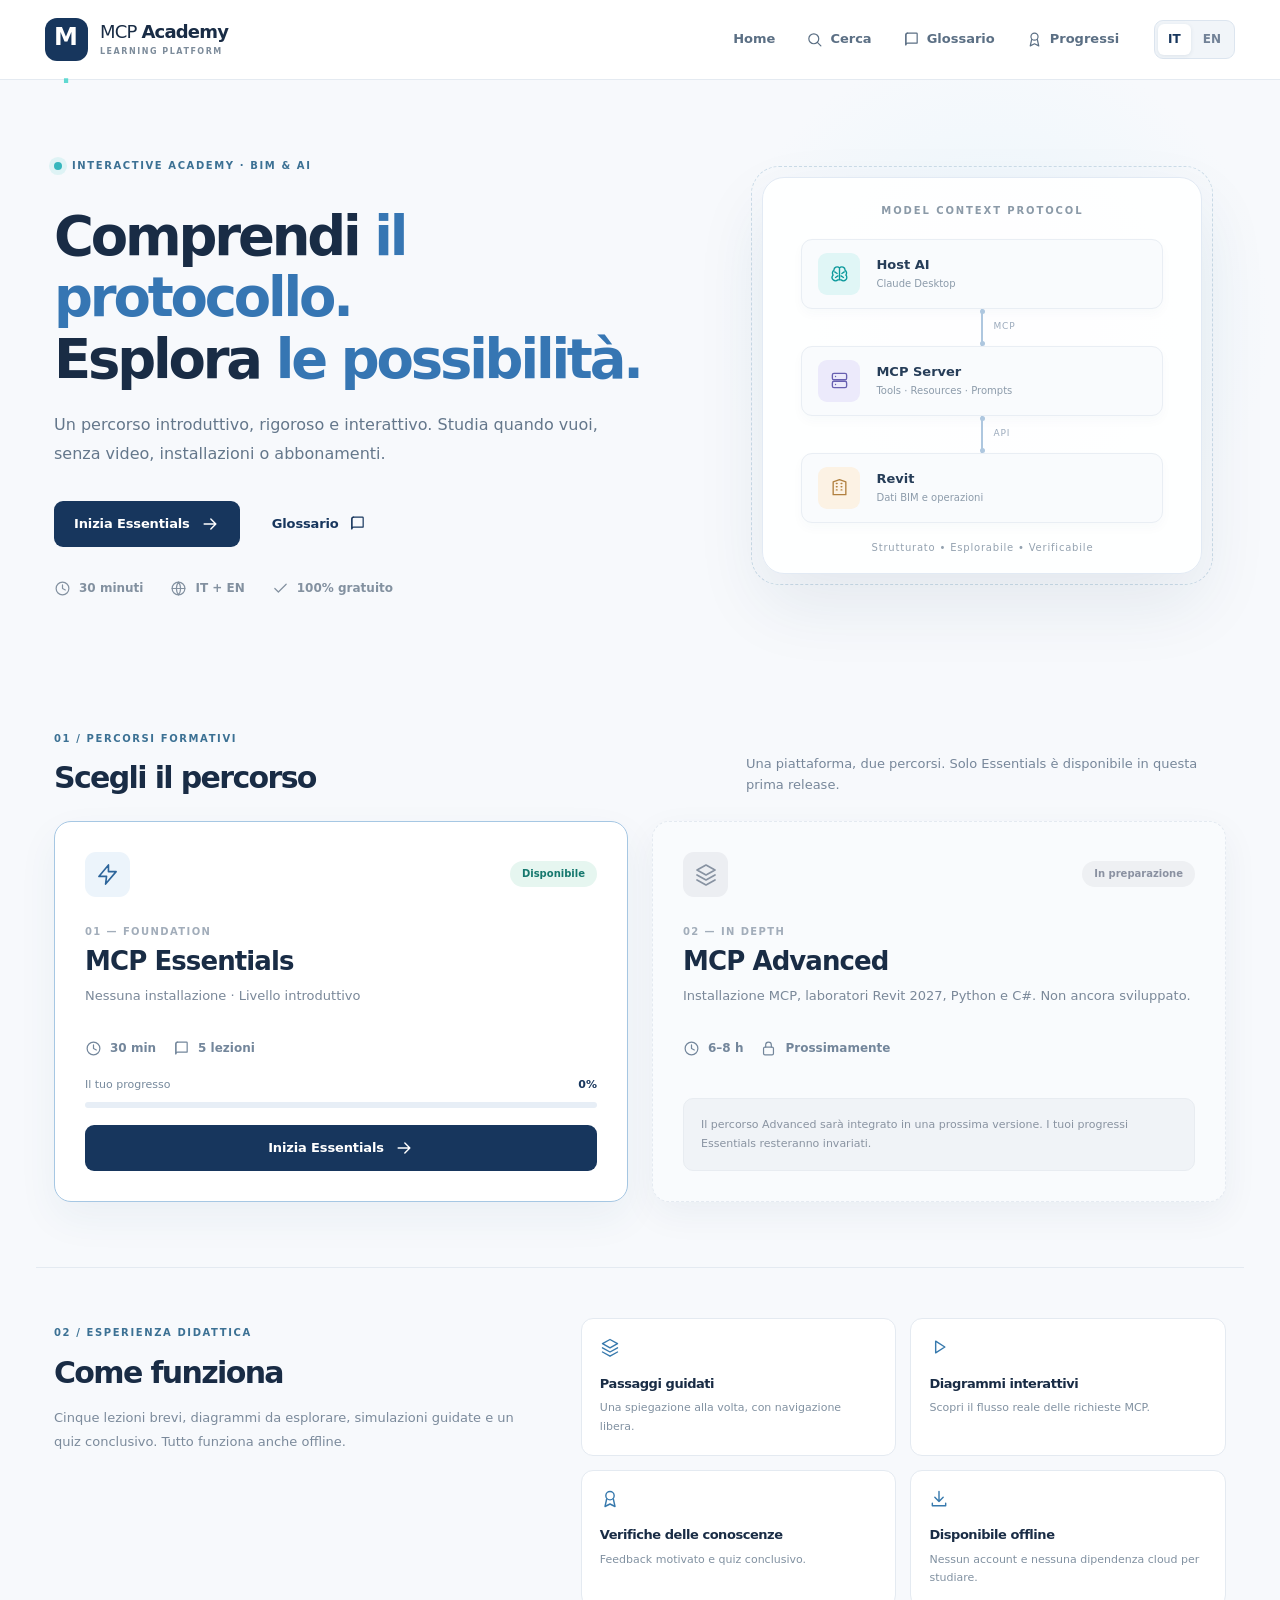
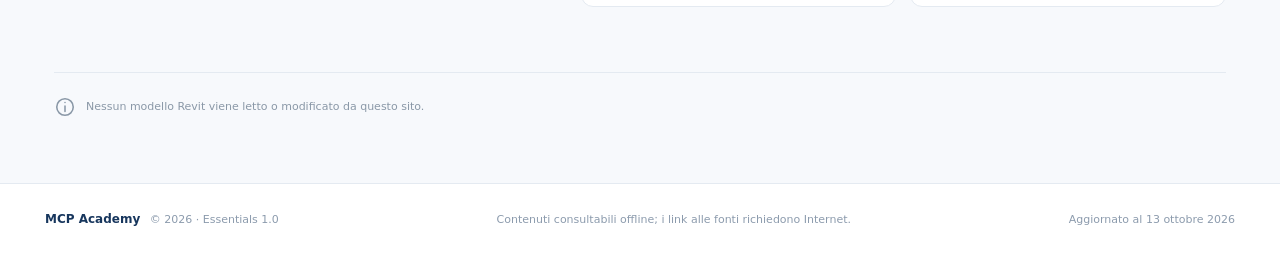
==== index.html @ 513acf63 "Publish MCP Academy Essentials bilingual course" ====
<!doctype html>
<html lang="it">
<head>
<meta charset="utf-8" />
<meta name="viewport" content="width=device-width,initial-scale=1" />
<meta name="color-scheme" content="light" />
<meta name="theme-color" content="#17365d" />
<meta name="description" content="MCP Academy Essentials: un corso bilingue, gratuito e interattivo sul Model Context Protocol e le sue applicazioni ad Autodesk Revit. / A free bilingual interactive MCP course." />
<title>MCP Academy — Essentials</title>
<style>
:root{--bg:#f7f9fc;--white:#fff;--ink:#192c45;--muted:#697a8d;--line:#e4eaf1;--navy:#17365d;--blue:#285d9b;--blue2:#3d83cc;--cyan:#36b6bd;--aqua:#e8f9fa;--soft:#eef3f9;--teal:#087c73;--purple:#7066b2;--amber:#c99243;--success:#14756c;--danger:#a84244;--shadow:0 12px 36px rgba(22,51,86,.055);--radius:16px;font-family:Inter,'Segoe UI',system-ui,-apple-system,sans-serif;color:var(--ink);background:var(--bg);font-synthesis:none}
*{box-sizing:border-box}html{scroll-behavior:smooth}body{margin:0;min-width:320px;line-height:1.6}button,input{font:inherit}button{cursor:pointer}button:disabled{cursor:not-allowed;opacity:.46}a{color:var(--blue);text-underline-offset:3px}a:hover{color:#134476}button:focus-visible,a:focus-visible,input:focus-visible,summary:focus-visible{outline:3px solid #58abc7;outline-offset:3px}svg{flex-shrink:0}p{margin:0}h1,h2,h3,h4{letter-spacing:-.035em;line-height:1.18}h1,h2,h3,h4,ul{margin-top:0}.topbar{height:80px;background:rgba(255,255,255,.97);border-bottom:1px solid var(--line);position:sticky;top:0;z-index:30;backdrop-filter:blur(20px)}.top-inner{max-width:1432px;padding:0 45px;margin:auto;height:100%;display:flex;justify-content:space-between;align-items:center}.brand{display:flex;gap:12px;align-items:center;background:none;border:0;padding:0;color:var(--ink);text-align:left}.brand-mark{width:43px;height:43px;background:var(--navy);color:white;display:grid;place-items:center;border-radius:12px;font-size:24px;font-weight:800;letter-spacing:-.13em;padding-right:4px}.brand-mark span{color:#60d9d1}.brand-text{font-size:18px;line-height:1.05;font-weight:500;letter-spacing:-.045em}.brand-text strong{font-weight:800}.brand-text small{display:block;font-size:8px;letter-spacing:.19em;color:#7d8c9b;font-weight:750;margin-top:6px}.top-right{display:flex;gap:15px;align-items:center}.nav-min{display:flex;align-items:center;gap:7px;background:transparent;border:0;padding:10px 8px;font-size:13px;font-weight:650;color:#5b6f84;border-radius:7px}.nav-min:hover,.nav-min:focus-visible{background:#f3f7fb;color:var(--navy)}.lang-switch{display:flex;border:1px solid #dce5ef;background:#f1f5f9;padding:3px;border-radius:9px;gap:2px;margin-left:12px}.lang-switch button{padding:6px 10px;border:0;border-radius:6px;background:transparent;color:#728297;font-weight:750;font-size:12px}.lang-switch .on{background:var(--white);color:var(--navy);box-shadow:0 1px 4px #14375b17}.mobile-menu{display:none;border:0;background:transparent;color:var(--navy)}.footer{border-top:1px solid var(--line);background:#fff}.footer-inner{max-width:1432px;margin:auto;padding:26px 45px;display:flex;align-items:center;justify-content:space-between;gap:15px;font-size:11px;color:#8c9bad}.footer-inner strong{color:var(--navy);font-size:12px}.footer-inner span{margin-left:6px}.home-main{max-width:1370px;margin:auto;padding:0 36px}.hero{min-height:520px;padding:72px 18px 75px;display:grid;grid-template-columns:1.12fr .88fr;gap:65px;align-items:center;position:relative}.hero:before{content:'';position:absolute;z-index:-1;top:0;right:-8vw;width:55vw;height:480px;background:radial-gradient(circle at center,#eaf6fc,#f7f9fc 65%);pointer-events:none}.eyebrow,.section-label{font-size:10px;font-weight:800;letter-spacing:.16em;color:#3c7194;display:inline-flex;align-items:center;gap:10px;text-transform:uppercase}.dot{display:inline-block;width:8px;height:8px;border-radius:50%;background:var(--cyan);box-shadow:0 0 0 5px #39c6c021}.hero h1{font-size:clamp(40px,4.25vw,61px);margin:28px 0 20px;font-weight:790;line-height:1.13;letter-spacing:-.058em}.hero h1 em{font-style:normal;color:#3676b3}.hero-content>p{font-size:16px;line-height:1.83;max-width:560px;color:#64778b}.hero-actions{display:flex;align-items:center;gap:12px;flex-wrap:wrap;margin:32px 0}.btn{border-radius:9px;padding:12px 19px;min-height:44px;border:1px solid transparent;display:inline-flex;align-items:center;justify-content:center;gap:10px;font-size:13px;font-weight:750;transition:background .15s,transform .15s;letter-spacing:-.01em}.btn:not(:disabled):active{transform:translateY(1px)}.btn-primary{background:var(--navy);color:#fff}.btn-primary:hover:not(:disabled){background:#285780}.btn-ghost{background:transparent;color:var(--navy)}.btn-ghost:hover{background:#eaf1f8}.btn-outline{border-color:#d4dfeb;background:#fff;color:var(--navy)}.btn-outline:hover:not(:disabled){border-color:#95acc4;background:#f7fafd}.btn-soft{background:#e6f5f1;color:#106c65}.btn-soft:hover{background:#d0ede7}.btn-danger{color:var(--danger);border:1px solid #f1d3d4;background:white}.btn-small{min-height:36px;padding:7px 11px;font-size:12px}.hero-metrics{display:flex;gap:27px;align-items:center;color:#8391a0;font-size:12px;font-weight:650;flex-wrap:wrap}.hero-metrics span{display:flex;gap:8px;align-items:center}.hero-visual{display:flex;align-items:center;justify-content:center;min-width:0}.connection-frame{width:min(100%,440px);border:1px solid #e2eaf4;box-shadow:0 30px 70px #193b5c16;background:rgba(255,255,255,.94);border-radius:22px;padding:25px 38px 17px;position:relative}.connection-frame:after{position:absolute;content:'';inset:-12px;z-index:-1;border:1px dashed #cbdce8;border-radius:28px}.diagram-heading{text-align:center;font-size:10px;font-weight:850;letter-spacing:.19em;color:#8b9aa8;margin:0 0 20px}.demo-chip{background:#f9fbfd;display:flex;align-items:center;gap:16px;padding:13px 16px;border:1px solid #e9eef4;border-radius:11px;box-shadow:0 5px 12px #193b5c07}.chip-ico{height:42px;width:42px;display:grid;place-items:center;border-radius:9px}.chip-ico.cyan{background:#e0f6f6;color:#0a989b}.chip-ico.purple{background:#eceafb;color:#6860b1}.chip-ico.amber{background:#fcf2e4;color:#b1803f}.demo-chip strong{display:block;font-size:13px;color:#263d58}.demo-chip small{display:block;font-size:10px;color:#8c9baa}.connector-line{height:37px;width:2px;background:#aec7df;margin:auto;position:relative}.connector-line:before,.connector-line:after{position:absolute;content:'';height:5px;width:5px;background:#aec7df;border-radius:50%;left:-1.5px}.connector-line:before{top:0}.connector-line:after{bottom:0}.connector-line span{position:absolute;left:12px;top:10px;font-size:9px;letter-spacing:.1em;color:#9baabc}.diagram-footer{text-align:center;margin-top:17px;font-size:10px;color:#94a2b0;letter-spacing:.08em}.section{padding:50px 18px 65px}.section-head{display:flex;align-items:flex-end;justify-content:space-between;gap:30px;margin-bottom:25px}.section h2{font-size:30px;letter-spacing:-.055em;margin:11px 0 0}.section-head p{color:#77879a;max-width:480px;font-size:13px}.track-grid{display:grid;grid-template-columns:1fr 1fr;gap:24px}.track-card{background:#fff;border-radius:17px;border:1px solid var(--line);padding:30px;box-shadow:var(--shadow);min-height:342px;display:flex;flex-direction:column}.track-card.selected{border-color:#a6c7e3;box-shadow:0 16px 40px #1a507a0f}.track-card.disabled{background:#f9fbfd;border-style:dashed}.track-top{display:flex;justify-content:space-between;align-items:center}.track-symbol{width:45px;height:45px;background:#ecf4fb;color:#2d659b;border-radius:11px;display:grid;place-items:center}.disabled .track-symbol{background:#eceef2;color:#8893a2}.status{font-size:10px;font-weight:750;border-radius:999px;padding:5px 12px}.available{color:#16786e;background:#e6f6f0}.soon{color:#8a91a1;background:#eef0f3}.track-heading{margin-top:20px}.track-heading span{font-size:10px;letter-spacing:.14em;color:#a2adba;font-weight:800}.track-heading h3{font-size:26px;margin:4px 0 9px}.track-card>p{color:#7a8899;font-size:13px;min-height:35px}.track-spec{display:flex;gap:17px;margin:18px 0;color:#73869b;font-size:12px;font-weight:650}.track-spec span{display:flex;align-items:center;gap:8px}.track-progress{margin-top:auto;padding-bottom:17px}.track-progress>div:first-child{display:flex;justify-content:space-between;font-size:11px;color:#76899c}.track-progress b{color:var(--navy)}.meter{height:6px;background:#e7eef6;border-radius:10px;margin-top:8px;overflow:hidden}.meter span{display:block;height:100%;background:linear-gradient(90deg,#55bfc0,#347fbb);border-radius:10px;transition:width .22s}.track-btn{width:100%}.advanced-notice{margin-top:auto;padding:17px;background:#f0f3f7;border:1px solid #e8ecf1;border-radius:10px;font-size:11px;color:#8993a1;line-height:1.7}.about-grid{border-top:1px solid var(--line);display:grid;grid-template-columns:.85fr 1.15fr;gap:50px}.about-grid>div:first-child p{font-size:13px;line-height:1.8;color:#7b8a9b;margin-top:16px}.feature-grid{display:grid;grid-template-columns:1fr 1fr;gap:14px}.feature{background:#fff;border:1px solid var(--line);padding:18px;border-radius:12px}.feature>svg{color:#3779ad}.feature h4{font-size:13px;margin:11px 0 8px}.feature p{color:#8191a1;font-size:11px;line-height:1.7}.note-section{padding-top:0}.note-section>div{border-top:1px solid var(--line);padding-top:23px;display:flex;gap:10px;color:#8a98a7;font-size:11px;align-items:center}
/* course reader */
.reader-layout{max-width:1432px;min-height:calc(100vh - 145px);display:grid;grid-template-columns:300px minmax(0,1fr);margin:auto}.sidebar{background:#fff;border-right:1px solid var(--line);padding:35px 20px 45px 28px;min-height:750px}.side-head{padding:1px 9px 22px}.side-tag{font-size:10px;letter-spacing:.13em;font-weight:800;color:#5387ad}.side-head h2{font-size:27px;margin:6px 0 3px}.side-head p{font-size:12px;color:#9aa9b6}.side-progress{background:#f5f8fb;padding:17px;border-radius:12px;margin-bottom:25px}.side-progress>div:first-child{display:flex;justify-content:space-between;align-items:center;font-size:11px;color:#8496a6}.side-progress strong{color:#315a80}.lesson-list{display:grid;gap:5px}.lesson-link{background:transparent;width:100%;border:1px solid transparent;border-radius:10px;padding:12px 10px;display:flex;align-items:flex-start;text-align:left;gap:11px;color:#536981}.lesson-link:hover{background:#f4f8fc}.lesson-link.active{border-color:#d3e4f2;background:#eef6fd;color:#184f82}.lesson-number{border:1px solid #dbe6ed;background:#fff;border-radius:7px;min-width:32px;height:32px;display:grid;place-items:center;color:#7190aa;font-size:11px;font-weight:750}.lesson-link.active .lesson-number{background:#1f5c97;color:#fff;border-color:#1f5c97}.lesson-link-text strong{display:block;font-size:12px;margin:1px 0 5px;line-height:1.45}.lesson-link-text small{font-size:10px;color:#9aa8b5}.side-footer{border-top:1px solid var(--line);margin-top:30px;padding:22px 7px;display:grid;gap:13px}.side-bottom{background:transparent;border:0;color:var(--navy);display:flex;align-items:center;gap:9px;text-align:left;font-weight:700;font-size:12px}.side-footer>span{font-size:10px;color:#a2acb8}.reading{padding:42px clamp(28px,6vw,110px) 60px;max-width:1050px;width:100%;margin:0 auto}.reader-crumb{font-size:10px;text-transform:uppercase;letter-spacing:.11em;font-weight:780;color:#8b9dad;display:flex;gap:11px;flex-wrap:wrap;align-items:center}.reader-crumb strong{color:#3c7194}.crumb-sep{color:#bfceda}.lesson-cover{padding-top:33px}.lesson-meta{display:flex;align-items:center;gap:20px;color:#6c8cac;font-size:11px;font-weight:750;letter-spacing:.06em}.lesson-meta>span:nth-child(2){display:flex;gap:5px;align-items:center}.lesson-cover h1{font-size:clamp(34px,3vw,45px);margin:14px 0 13px;line-height:1.17}.lesson-cover>p{font-size:15px;color:#7b8d9e}.learning-goals{margin-top:23px;border:1px solid #e0e8f0;border-radius:11px;background:#fff;padding:12px 18px;color:#405973}.learning-goals summary{font-size:12px;font-weight:770;cursor:pointer;display:flex;align-items:center;gap:9px;list-style:none}.learning-goals summary::-webkit-details-marker{display:none}.learning-goals ul{margin:15px 0 0 20px;padding:0;color:#698094;font-size:12px}.learning-goals li{margin:6px 0}.stepbar{border-top:1px solid var(--line);border-bottom:1px solid var(--line);margin-top:31px;padding:23px 0;display:flex;align-items:center;justify-content:space-between;gap:14px}.step-status{display:grid;gap:3px}.step-status span{font-size:10px;color:#95a4b2;text-transform:uppercase;letter-spacing:.12em;font-weight:780}.step-status strong{font-size:13px}.step-dots{display:flex;gap:7px}.step-pill{width:34px;height:34px;border-radius:8px;border:1px solid #dce5ee;background:white;color:#8a9cae;font-size:12px;font-weight:750}.step-pill:hover{background:#eaf2fa}.step-pill.current{background:var(--navy);border-color:var(--navy);color:#fff}.lesson-article{padding:43px 0 45px;min-height:420px}.step-kicker{font-size:10px;letter-spacing:.16em;color:#4790ad;font-weight:830}.lesson-article h2{margin:10px 0 26px;font-size:29px}.prose{max-width:755px}.prose>p{font-size:15px;color:#52677e;line-height:1.92;margin:0 0 21px}.prose strong{color:#213c57;font-weight:780}.prose code{font:12px/1.4 ui-monospace,SFMono-Regular,Consolas,monospace;color:#315d83;background:#ebf3fa;padding:2px 5px;border-radius:4px;word-break:break-word}.prose-list{padding-left:22px;line-height:1.83;color:#536980;font-size:14px;margin:5px 0 25px}.prose-list li{padding-left:4px;margin:9px 0}.prose-list li::marker{color:#4185bb}.callout{display:flex;gap:14px;border:1px solid #d6e8ef;background:#f0f9fa;border-radius:12px;padding:18px;margin:23px 0}.callout>div:first-child{color:#27828d;padding-top:2px}.callout strong{font-size:12px;color:#226773}.callout p{margin:5px 0 0;font-size:12px;color:#587b87;line-height:1.8}.callout.warn{background:#fff9ef;border-color:#f1dfbb}.callout.warn>div:first-child{color:#aa7736}.callout.warn strong{color:#875e30}.callout.warn p{color:#907a56}.sources-inline{margin:27px 0 8px;padding-top:14px;border-top:1px solid #e8edf3;font-size:11px;line-height:2;color:#8295a8}.sources-inline span{display:inline-flex;align-items:center;gap:6px;margin-right:7px}.sources-inline a{color:#386f9c}.lesson-bottom{border-top:1px solid var(--line);padding-top:19px}.lesson-bottom-head{display:flex;align-items:center;justify-content:space-between;margin-bottom:18px}.completion{font-size:11px;display:flex;align-items:center;gap:6px;color:#94a3b1}.completion.done{color:#1a8273;font-weight:750}.link-btn{background:none;border:0;font-size:11px;color:#7d94a9;display:flex;align-items:center;gap:7px}.lesson-controls{display:flex;gap:8px;justify-content:space-between}.right-controls{display:flex;flex-wrap:wrap;justify-content:flex-end;gap:9px}.finish-note{font-size:12px;color:#ab7337;margin-top:11px}.reader-outro{font-size:11px;color:#a0b0c1;padding-top:32px;display:flex;justify-content:space-between}.reader-outro button{border:none;background:none;color:#6288a8;font-size:11px}.checkpoint{border:1px solid #dce7f0;border-radius:12px;padding:22px;margin:28px 0;background:white}.widget-label{color:#5390ae;font-size:10px;letter-spacing:.15em;font-weight:850}.checkpoint h3{font-size:17px;line-height:1.4;margin:11px 0 16px}.choices{display:grid;gap:9px}.choice{display:flex;align-items:center;text-align:left;gap:12px;border:1px solid #dde7f0;border-radius:8px;background:#fff;padding:12px;color:#576d82;font-size:12px}.choice:hover:not(:disabled){border-color:#94bbd6;background:#f6fbff}.choice.correct{border-color:#65b6a7;background:#edfaf7;color:#126d63}.choice.wrong{border-color:#eab4b4;background:#fff6f6;color:#a1484a}.choice-letter{border:1px solid #d9e5ee;border-radius:5px;height:25px;width:25px;display:grid;place-items:center;background:white;font-size:10px;font-weight:800}.explain{border-radius:8px;padding:12px;margin-top:12px;font-size:11px;display:flex;align-items:flex-start;gap:7px}.explain.yes{background:#eefaf5;color:#16756c}.explain.no{background:#fff7f4;color:#965a40}
/* educational widgets */
.widget{border:1px solid #dbe7f0;border-radius:15px;background:#fff;overflow:hidden;margin:28px 0;box-shadow:0 8px 25px #203e5708}.widget-head{display:flex;align-items:center;justify-content:space-between;padding:15px 20px;border-bottom:1px solid #e9eff4}.widget-small{font-size:10px;color:#96a8b7;font-weight:700}.seg{display:flex;gap:4px;border-radius:9px;padding:4px;background:#eff4f9;margin:22px}.seg button{flex:1;border:0;border-radius:7px;background:none;padding:9px;color:#738da4;font-size:12px;font-weight:700}.seg button.chosen{background:white;color:#1b537e;box-shadow:0 1px 5px #21456719}.compare-layout{padding:6px 20px 26px;display:grid;grid-template-columns:1fr 35px 1fr;align-items:center;gap:12px}.compare-ask,.compare-result{background:#f6f9fc;border:1px solid #e1eaf2;border-radius:12px;padding:20px;min-height:185px}.compare-ask span,.compare-result span{display:block;color:#508cba;margin-bottom:12px}.compare-ask strong,.compare-result strong{display:block;font-size:13px;margin-bottom:8px}.compare-ask p,.compare-result p{color:#778b9e;font-size:12px;line-height:1.65}.compare-result.success{background:#eefaF5;border-color:#c4e5d8}.compare-result.success span{color:#1f9180}.compare-arrow{color:#8bafc9;display:grid;place-items:center}.widget-foot{padding:12px 20px;background:#f8fafc;color:#8ea1b2;font-size:11px;border-top:1px solid #edf1f5}.arch-chain{display:flex;padding:24px 18px;gap:8px;align-items:center;justify-content:center}.arch-node{display:flex;flex-direction:column;align-items:center;gap:8px;border-radius:11px;border:1px solid #e0e8f0;background:#f8fafc;color:#6c8196;position:relative;padding:15px 7px;min-width:0;flex:1;max-width:125px;font-size:12px;font-weight:770}.arch-node.active{background:#e8f4fb;border-color:#7db5d9;color:#1f5d8c}.arch-icon{width:35px;height:35px;border-radius:8px;background:white;display:grid;place-items:center}.arch-connector{font-size:25px;color:#9db6c9;transform:rotate(-90deg)}.active-indicator{position:absolute;bottom:0;left:27%;width:46%;height:3px;background:#3c91c0;border-radius:6px 6px 0 0}.arch-desc{margin:0 18px 20px;border-radius:10px;padding:20px;background:#f5f8fc;min-height:137px}.arch-desc small,.primitive-prompt small,.micro-label{font-size:10px;font-weight:820;letter-spacing:.13em;color:#5a97b5}.arch-desc h3{font-size:20px;margin:7px 0}.arch-desc p{font-size:12px;line-height:1.7;color:#6b8295}.primitive-prompt{margin:23px;background:#f5f9fc;padding:20px;border-radius:10px}.primitive-prompt h3{margin:10px 0 0;font-size:17px;line-height:1.5}.primitive-options{display:flex;flex-wrap:wrap;gap:8px;margin:0 22px 15px}.primitive-options button{border:1px solid #dce6ef;border-radius:8px;padding:10px 15px;background:#fff;color:#60788c;font-weight:750;font-size:12px}.primitive-options button.chosen{background:#e7f2fa;border-color:#83b8d6;color:#205b84}.primitive-options button.correct{background:#eaf9f2;border-color:#88cbb8;color:#147568}.widget-feedback{font-size:12px;margin:0 22px 12px;border-radius:8px;padding:11px}.widget-feedback.yes{background:#edf9f4;color:#168071}.widget-feedback.no{background:#fff5f2;color:#9d5b47}.widget-controls{display:flex;justify-content:space-between;align-items:center;gap:12px;padding:16px 20px;border-top:1px solid #edf1f5}.sim-timeline{display:flex;align-items:center;justify-content:space-between;padding:25px 34px;position:relative}.sim-timeline:before{content:'';position:absolute;left:54px;right:54px;height:2px;background:#dbe6ee}.sim-dot{position:relative;z-index:1;height:33px;width:33px;border-radius:50%;display:grid;place-items:center;background:#fff;border:2px solid #d9e5ee;color:#95aab9;font-size:12px;font-weight:790}.sim-dot.active{background:#1c5c96;border-color:#1c5c96;color:white;box-shadow:0 0 0 5px #e3eff9}.sim-dot.past{background:#e7f7f1;border-color:#7ac5b3;color:#218673}.sim-content{padding:22px;margin:0 22px 19px;background:#f5f8fc;border:1px solid #edf1f5;border-radius:11px}.sim-content h3{font-size:20px;margin:9px 0 11px}.sim-content p{font-size:13px;line-height:1.75;color:#6b8196}.sim-content pre{padding:16px;background:#203751;color:#e0f5fc;border-radius:7px;overflow:auto;font:12px/1.6 ui-monospace,Consolas,monospace;margin:18px 0 0;white-space:pre-wrap;overflow-wrap:anywhere}.sim-notice{font-size:10px;color:#ac895a;padding:0 20px 18px;display:flex;align-items:center;gap:7px}
/* assessment */
.quiz-section{background:white;border:1px solid #dde7f0;border-radius:14px;padding:23px;margin:26px 0}.quiz-head{display:flex;justify-content:space-between;align-items:center;border-bottom:1px solid #e8eef4;padding-bottom:15px}.quiz-head h3{margin:5px 0 0;font-size:20px}.quiz-count{font-size:14px;font-weight:790;color:#38739f;background:#eaf4fb;border-radius:8px;padding:9px 12px}.quiz-questions{margin-top:10px}.quiz-question{border:0;border-bottom:1px solid #edf1f5;padding:24px 0;margin:0;min-width:0}.quiz-question legend{font-size:14px;font-weight:780;line-height:1.5;padding:0}.quiz-question legend span{font-size:10px;color:#4d94b3;margin-right:8px;letter-spacing:.07em}.quiz-options{display:grid;gap:8px;margin-top:13px}.quiz-option{display:flex;align-items:center;gap:10px;background:#fbfcfe;border:1px solid #e5ebf0;border-radius:8px;padding:11px 13px;cursor:pointer;font-size:12px;color:#5b7287;line-height:1.55}.quiz-option:has(input:checked){border-color:#70a9cf;background:#eef7ff}.quiz-option.answer-right{background:#f0faf5;border-color:#8ac6b1;color:#167060}.quiz-option.answer-wrong{background:#fff6f6;border-color:#e6b2ad;color:#a55050}.quiz-option input{accent-color:#2e74a9;flex-shrink:0}.quiz-explain{margin-top:12px;background:#f6f9fc;border-left:3px solid #5b9dc3;border-radius:6px;padding:12px;color:#647d90;font-size:11px;line-height:1.6}.quiz-explain strong{color:#28658a}.quiz-actions{display:flex;justify-content:space-between;align-items:center;gap:15px;margin-top:24px;font-size:12px;color:#8a9eae}.quiz-result{display:flex;align-items:center;gap:20px;background:#fff6f1;border:1px solid #f1dfd3;border-radius:11px;padding:20px;margin:20px 0}.quiz-result.passed{background:#effaf5;border-color:#cde8dc}.result-score{font-size:30px;font-weight:850;letter-spacing:-.06em;color:#b46a46}.passed .result-score{color:#127c70}.quiz-result strong{font-size:14px}.quiz-result p{font-size:11px;color:#738a98;margin-top:6px}
/* utility screens */
.utility-page{max-width:850px;margin:0 auto;padding:54px 26px 100px;min-height:calc(100vh - 145px)}.back-link{border:0;background:none;display:flex;align-items:center;gap:8px;color:#487da5;font-size:12px;font-weight:750;padding:0;margin-bottom:38px}.utility-head h1{font-size:41px;margin:10px 0}.utility-head>p{font-size:14px;color:#8191a0;margin:0 0 27px}.search-wrap{display:flex;gap:13px;align-items:center;border:1px solid #dce6ef;border-radius:10px;background:white;padding:0 15px;color:#90a2b4;max-width:100%}.search-wrap:focus-within{border-color:#71add5;box-shadow:0 0 0 3px #58abc71a}.search-wrap input{border:0;outline:none;min-width:0;flex:1;height:49px;background:transparent;font-size:14px;color:var(--ink)}.search-results{margin-top:24px;display:grid;gap:12px}.search-result{border:1px solid var(--line);padding:20px 45px 20px 22px;text-align:left;background:white;border-radius:11px;position:relative}.search-result:hover{border-color:#94b9d5}.search-result>span{font-size:10px;color:#74a0bd;font-weight:760;letter-spacing:.05em}.search-result strong{display:block;font-size:15px;margin:5px 0 7px}.search-result p{font-size:12px;color:#8b9bab;line-height:1.7}.search-result>svg{position:absolute;right:19px;top:44%;color:#8dafc9}.empty-state{padding:30px;color:#8b9eaf;text-align:center;font-size:13px}.reference-list{display:grid;gap:12px}.reference-list a{display:flex;justify-content:space-between;align-items:center;background:white;border:1px solid var(--line);padding:19px;border-radius:10px;text-decoration:none;font-size:13px;font-weight:650}.reference-list a div{display:flex;align-items:center;gap:13px}.offline-hint{font-size:12px;color:#8899a7;margin-top:25px}.progress-summary{background:white;padding:30px;border:1px solid var(--line);border-radius:15px;display:flex;gap:40px;align-items:center}.progress-ring{width:154px;height:154px;flex-shrink:0;border-radius:50%;display:grid;place-items:center;background:conic-gradient(#4694b3 var(--p),#e8eef4 var(--p))}.progress-ring>div{background:white;width:130px;height:130px;border-radius:50%;display:flex;flex-direction:column;justify-content:center;align-items:center}.progress-ring strong{font-size:35px;letter-spacing:-.06em;color:#225b84}.progress-ring span{font-size:11px;color:#98a7b4}.summary-stats{display:grid;gap:14px;flex:1}.summary-stats>div{display:flex;justify-content:space-between;gap:15px;font-size:13px;border-bottom:1px solid #edf1f5;padding:3px 0 12px}.summary-stats span{color:#889aaa}.summary-stats strong{color:var(--navy)}.progress-lessons{margin:24px 0;display:grid;gap:9px}.progress-lessons>button{border:1px solid var(--line);background:white;border-radius:10px;display:flex;gap:15px;align-items:center;padding:16px 20px;text-align:left;font-size:13px}.progress-lessons>button>span:nth-child(2){flex:1;font-weight:700}.progress-lessons>button strong{font-size:11px;color:#8b9bab;font-weight:500}.progress-lessons>button>svg{color:#94a7b6}.status-round{display:grid;place-items:center;height:32px;width:32px;border-radius:50%;background:#f0f4f8;color:#8a9cae;font-size:11px;font-weight:800}.status-round.checked{background:#e2f7ee;color:#188570}.data-controls{display:flex;flex-wrap:wrap;gap:9px;margin-top:22px}.modal-backdrop{position:fixed;inset:0;z-index:60;background:#112b45a6;display:flex;align-items:center;justify-content:center;padding:20px}.modal-panel{background:white;border-radius:15px;padding:29px;max-width:625px;width:100%;max-height:min(85vh,850px);display:flex;flex-direction:column;box-shadow:0 25px 80px #122e4d35}.modal-head{display:flex;justify-content:space-between;gap:12px;margin-bottom:20px}.modal-head h2{font-size:31px;margin:7px 0}.modal-head p{font-size:12px;color:#869aac}.close-btn{border:0;background:#f1f5f9;width:35px;height:35px;display:grid;place-items:center;border-radius:9px;color:#527390}.glossary-list{overflow:auto;min-height:100px;margin-top:16px}.glossary-item{padding:14px 2px;border-bottom:1px solid #eaf0f4}.glossary-item h3{font-size:14px;margin:0 0 5px}.glossary-item p{font-size:12px;color:#728697;line-height:1.6}.toast{position:fixed;z-index:80;bottom:22px;right:23px;display:flex;align-items:center;gap:9px;padding:14px 19px;background:#203e56;color:white;box-shadow:0 12px 42px #1f344733;border-radius:9px;font-size:13px}
@media(max-width:1040px){.top-inner{padding:0 24px}.home-main{padding:0 22px}.hero{gap:25px;padding:55px 6px}.connection-frame{padding:20px}.reading{padding:35px 34px}.reader-layout{grid-template-columns:270px minmax(0,1fr)}.sidebar{padding-left:15px}.top-right{gap:6px}}
@media(max-width:790px){.topbar{height:68px}.top-inner{padding:0 17px}.brand-mark{width:38px;height:38px}.brand-text{font-size:16px}.nav-min{padding:8px}.nav-min span{display:none}.mobile-menu{display:grid;place-items:center}.lang-switch{margin-left:2px}.hero{grid-template-columns:1fr;gap:35px;padding:53px 2px 42px;min-height:0}.hero h1{font-size:43px}.hero-visual{max-width:530px;width:100%;margin:auto}.connection-frame{width:100%}.track-grid{grid-template-columns:1fr}.about-grid{grid-template-columns:1fr;gap:22px}.section{padding:40px 0 55px}.reader-layout{display:block}.sidebar{display:none;position:fixed;z-index:25;top:68px;bottom:0;left:0;width:min(320px,90vw);overflow-y:auto;border-right:1px solid #d0dbe6;box-shadow:15px 20px 40px #1b385b22}.sidebar.mobile-open{display:block}.reading{padding:28px 22px 45px}.footer-inner{padding:20px;flex-wrap:wrap}.reader-crumb{font-size:9px}.stepbar{align-items:flex-start;flex-direction:column}.lesson-article{min-height:340px}.lesson-cover h1{font-size:35px}.utility-page{padding:38px 19px 70px}}
@media(max-width:480px){.home-main{padding:0 17px}.hero h1{font-size:37px}.hero-content>p{font-size:14px}.hero-metrics{gap:12px;font-size:10px}.hero-actions .btn{width:100%}.section-head{display:block}.section h2{font-size:26px}.track-card{padding:22px}.feature-grid{grid-template-columns:1fr}.reading{padding:24px 17px 42px}.lesson-article h2{font-size:26px}.lesson-controls{align-items:stretch;flex-wrap:wrap}.right-controls{flex:1}.lesson-controls .btn{font-size:12px;padding:10px;flex:1}.compare-layout{grid-template-columns:1fr}.compare-arrow{transform:rotate(90deg)}.arch-chain{flex-wrap:wrap}.arch-node{min-width:34%}.arch-connector{display:none}.progress-summary{flex-direction:column}.progress-ring{height:128px;width:128px}.progress-ring>div{width:107px;height:107px}.modal-panel{padding:20px}.footer-inner{font-size:10px}.seg{margin:15px}.sim-timeline{padding:24px 16px}.sim-timeline:before{left:30px;right:30px}.quiz-section{padding:16px}.reader-outro{flex-direction:column;gap:10px}}
@media(prefers-reduced-motion:reduce){*,*:before,*:after{animation:none!important;scroll-behavior:auto!important;transition:none!important}}
@media print{.topbar,.sidebar,.footer,.stepbar,.lesson-bottom,.reader-outro,.interactive-slot,.checkpoint,.learning-goals,.sources-inline{display:none!important}.reader-layout{display:block}.reading{padding:0;max-width:100%}.lesson-article{padding:0}.lesson-article h2,.lesson-cover h1{color:#111}.prose p{color:#222}body{background:white}}

.prose .sim-content pre code{background:transparent;color:inherit;padding:0;font:inherit}
@media(max-width:790px){.top-right>.nav-min:first-child{display:none}.top-inner{gap:7px}.top-right{flex-shrink:0}}
@media(max-width:480px){.top-right{gap:0}.top-right>.nav-min{padding:8px 6px}.top-right>.nav-min:nth-child(4){display:none}.brand{gap:7px}.brand-text small{display:none}.brand-text{font-size:15px}.lang-switch button{padding:6px 8px}.mobile-menu{padding:6px}}

</style>
</head>
<body>
<div id="app"></div>
<noscript>This learning platform requires JavaScript. / Questa piattaforma didattica richiede JavaScript.</noscript>
<script>
/* MCP Academy — educational content. All lesson IDs are locale-independent. */
const ACADEMY_DATA = {
  version: '1.0.0',
  updated: '2026-10-13',
  sources: [
    { id:'mcp', title:'Model Context Protocol — official specification', url:'https://modelcontextprotocol.io/specification/2026-07-28' },
    { id:'arch', title:'MCP — architecture', url:'https://modelcontextprotocol.io/docs/learn/architecture' },
    { id:'tools', title:'MCP — tools specification', url:'https://modelcontextprotocol.io/specification/2026-07-28/server/tools' },
    { id:'autodesk', title:'Autodesk — Revit Public MCP Server', url:'https://help.autodesk.com/view/ADSKMCP/ENU/?guid=ADSKMCP_RevitMcp_revit_mcp_server_html' },
    { id:'setup', title:'Autodesk — Setting Up Revit Public MCP Server', url:'https://help.autodesk.com/view/ADSKMCP/ENU/?guid=ADSKMCP_RevitMcp_setting_up_revit_mcp_server_html' }
  ],
  glossary: [
    { term:'MCP', it:'Model Context Protocol: standard aperto per collegare applicazioni AI a strumenti e dati esterni tramite interfacce definite.', en:'Model Context Protocol: an open standard connecting AI applications to external tools and data through defined interfaces.' },
    { term:'Host', it:'Applicazione che ospita l’esperienza AI e gestisce i collegamenti MCP, ad esempio un’app desktop compatibile.', en:'The application hosting the AI experience and managing MCP connections, such as a compatible desktop app.' },
    { term:'Client', it:'Componente dell’Host che dialoga con un server MCP specifico; non coincide necessariamente con il modello AI.', en:'A component within the host that communicates with a specific MCP server; not necessarily the AI model itself.' },
    { term:'Server', it:'Programma che espone funzionalità o dati mediante MCP e gestisce le richieste del client.', en:'A program exposing functions or data through MCP and handling client requests.' },
    { term:'Tool', it:'Operazione richiamabile attraverso MCP, descritta da nome, parametri e schema.', en:'A callable operation exposed through MCP, described by a name, parameters, and a schema.' },
    { term:'Resource', it:'Contenuto consultabile mediante un URI, reso disponibile da un server.', en:'Readable content identified by a URI and exposed by a server.' },
    { term:'Prompt', it:'Modello di istruzioni riutilizzabile che un server può esporre a un client.', en:'A reusable instruction template that a server can expose to a client.' },
    { term:'Discovery', it:'Procedura con cui un client scopre capacità e strumenti pubblicati da un server.', en:'The process through which a client discovers a server’s capabilities and tools.' },
    { term:'JSON-RPC', it:'Formato di messaggistica strutturata utilizzato dal livello dati di MCP per richieste e risposte.', en:'A structured messaging format used by the MCP data layer for requests and responses.' },
    { term:'STDIO', it:'Trasporto locale che utilizza input e output standard di un processo avviato dal client.', en:'A local transport using the standard input and output of a client-launched process.' },
    { term:'Streamable HTTP', it:'Trasporto MCP basato su richieste HTTP a un endpoint del server.', en:'An MCP transport based on HTTP requests to a server endpoint.' },
    { term:'Revit API', it:'Interfaccia di programmazione di Autodesk Revit per accedere agli elementi e alle funzionalità dell’applicazione.', en:'Autodesk Revit’s programming interface for accessing application elements and operations.' },
    { term:'Read-only', it:'Modalità che permette di leggere informazioni senza modificare il modello.', en:'A mode that permits reading information without changing the model.' }
  ],
  lessons: [
    {
      id:'e1', mins:5, title:{it:'Che cos’è MCP?',en:'What is MCP?'}, subtitle:{it:'Perché collegare l’AI agli strumenti esterni',en:'Why connect AI to external tools'},
      goals:{it:['Distinguere tra spiegare ed eseguire un’operazione','Definire il ruolo dello standard MCP','Riconoscere opportunità e limiti'],en:['Distinguish explaining from executing an action','Define what the MCP standard does','Recognize opportunities and limitations']},
      steps:[
        {id:'e1s1',title:{it:'Il problema da risolvere',en:'The problem we need to solve'},blocks:{
          it:[{type:'p',text:'Immagina di chiedere a un assistente AI: **«Quante pareti ci sono nel mio modello Revit aperto?»**. Senza un collegamento al progetto, l’assistente può spiegarti come contare le pareti, suggerire un abaco o scrivere codice, ma **non può conoscere il numero reale**.'},{type:'p',text:'Per ottenere quel dato deve raggiungere il programma che lo possiede, eseguire un’operazione e ricevere un risultato attendibile. Il problema non è soltanto comprendere il linguaggio naturale: è **collegare due sistemi**.'},{type:'note',title:'Idea chiave',text:'Una risposta ben scritta non equivale a un dato effettivamente letto dal modello BIM.'}],
          en:[{type:'p',text:'Imagine asking an AI assistant: **“How many walls are in my open Revit model?”** Without a connection to your project, the assistant can explain how to count walls, suggest a schedule or write code, but **cannot know the actual count**.'},{type:'p',text:'To obtain that value, it must reach the application holding the data, execute an operation, and receive a trustworthy result. The challenge is not just understanding language: it is **connecting two systems**.'},{type:'note',title:'Key idea',text:'A well-written answer is not the same as data actually retrieved from the BIM model.'}]
        }},
        {id:'e1s2',title:{it:'La definizione di MCP',en:'Defining MCP'},blocks:{
          it:[{type:'p',text:'**Model Context Protocol (MCP)** è uno standard aperto che definisce come un’applicazione possa rendere disponibili strumenti e informazioni a un’altra applicazione, spesso un assistente AI. Consente di scoprire capacità, invocare funzioni e scambiare risultati attraverso messaggi strutturati.'},{type:'p',text:'MCP **non è un modello linguistico**, non è un’applicazione di progettazione e non sostituisce le API di Revit. È la convenzione che permette di comunicare con strumenti già implementati.'},{type:'bullets',items:['Il **client** invia richieste attraverso MCP.','Il **server** espone strumenti e dati.','Il **software esterno** conserva la propria logica e i propri dati.']},{type:'source',ids:['mcp','arch']}],
          en:[{type:'p',text:'**Model Context Protocol (MCP)** is an open standard defining how an application exposes tools and information to another application, often an AI assistant. It supports capability discovery, function calls, and structured responses.'},{type:'p',text:'MCP is **not a language model**, not a design application, and not a replacement for the Revit API. It is the convention used to communicate with capabilities that software already implements.'},{type:'bullets',items:['A **client** sends MCP requests.','A **server** exposes tools and data.','The **external application** retains its own logic and data.']},{type:'source',ids:['mcp','arch']}]
        }},
        {id:'e1s3',title:{it:'Con e senza MCP',en:'With and without MCP'},blocks:{
          it:[{type:'p',text:'Il vantaggio si comprende meglio confrontando la stessa domanda in due situazioni. Usa il selettore qui sotto: è una **simulazione**, non un collegamento a un’AI o a Revit.'},{type:'interactive',widget:'comparison'},{type:'note',title:'Attenzione',text:'Anche quando è disponibile MCP, l’AI può sbagliare la scelta del Tool o interpretare male il risultato. Il dato deve essere verificabile.'}],
          en:[{type:'p',text:'The difference becomes clearer if we compare the same question in two settings. Try the switch below: this is a **simulation**, not an active connection to an AI model or Revit.'},{type:'interactive',widget:'comparison'},{type:'note',title:'Remember',text:'Even with MCP, an AI model may choose the wrong tool or misinterpret its output. The result must remain verifiable.'}]
        }},
        {id:'e1s4',title:{it:'Dove si può utilizzare?',en:'Where can it be used?'},blocks:{
          it:[{type:'p',text:'L’utilità di MCP non si limita al BIM. Un assistente può, tramite server appropriati, interrogare un database, consultare documenti, interagire con strumenti di sviluppo o leggere dati da un modello digitale.'},{type:'bullets',items:['**Documenti:** individuare informazioni in un archivio.','**Database:** eseguire query controllate.','**Sviluppo software:** ispezionare un progetto o avviare test.','**BIM:** recuperare elementi e parametri da Revit.']},{type:'p',text:'Le funzionalità non sono automatiche: dipendono da ciò che **quel particolare server** ha implementato e dai permessi concessi.'}],
          en:[{type:'p',text:'MCP is not limited to BIM. Through suitable servers, an assistant may query a database, read documents, interact with developer tools, or access data from a digital model.'},{type:'bullets',items:['**Documents:** locate information in an archive.','**Databases:** run controlled queries.','**Software development:** inspect a project or run tests.','**BIM:** retrieve Revit elements and parameters.']},{type:'p',text:'These capabilities are not automatic: they depend on what **that specific server** implements and what permissions it has.'}]
        }},
        {id:'e1s5',title:{it:'Cosa ricordare',en:'What to remember'},blocks:{
          it:[{type:'p',text:'MCP è un **ponte standardizzato** fra un’applicazione che vuole usare strumenti e un programma che li rende disponibili. Non trasforma magicamente un LLM in un esperto onnisciente del progetto: apre un canale esplicito per richiedere operazioni.'},{type:'checkpoint',question:'Un MCP Server contiene necessariamente un modello AI?',options:['Sì, sempre','No, può esporre Tools e dati senza contenere un LLM'],correct:1,feedback:'Il server può essere un normale programma che esegue funzioni deterministiche.'}],
          en:[{type:'p',text:'MCP is a **standardized bridge** between an application seeking tools and a program offering them. It does not magically turn an LLM into an all-knowing expert on your project: it opens an explicit channel for requesting operations.'},{type:'checkpoint',question:'Must an MCP server contain an AI model?',options:['Yes, always','No; it can expose tools and data without an LLM'],correct:1,feedback:'A server may simply be a regular program executing deterministic functions.'}]
        }}
      ]
    },
    {
      id:'e2',mins:7,title:{it:'Come funziona MCP?',en:'How does MCP work?'},subtitle:{it:'Host, Client, Server e flusso delle richieste',en:'Host, Client, Server, and request flow'},
      goals:{it:['Identificare Host, Client e Server','Seguire una chiamata dall’utente al risultato','Comprendere l’idea di comunicazione strutturata'],en:['Identify Host, Client, and Server','Follow a call from user to result','Understand structured communication']},
      steps:[
        {id:'e2s1',title:{it:'I tre protagonisti',en:'The three main roles'},blocks:{
          it:[{type:'p',text:'Un’architettura MCP comprende un **Host**, uno o più **Client** gestiti dall’Host e uno o più **Server**. Per esempio, Claude Desktop può agire da Host; un suo client MCP può collegarsi al server locale per Revit.'},{type:'bullets',items:['**Host:** applicazione in cui lavori con l’AI e gestisci le connessioni.','**Client:** componente che dialoga con uno specifico server.','**Server:** programma che pubblica strumenti o risorse.']},{type:'p',text:'Non confondere il **Client** con l’LLM: il modello interpreta richieste, mentre il client implementa la comunicazione con il server.'}],
          en:[{type:'p',text:'An MCP architecture consists of a **Host**, one or more **Clients** managed by that host, and one or more **Servers**. For example, Claude Desktop can be the host, while one of its MCP clients connects to a local server for Revit.'},{type:'bullets',items:['**Host:** the application where you interact with AI and manage connections.','**Client:** the component communicating with a specific server.','**Server:** the program publishing tools or resources.']},{type:'p',text:'Do not confuse the **Client** with the LLM: the model interprets requests, while the client implements communication with the server.'}]
        }},
        {id:'e2s2',title:{it:'Esplora l’architettura',en:'Explore the architecture'},blocks:{
          it:[{type:'p',text:'Seleziona i componenti dello schema per visualizzarne responsabilità e confini. L’applicazione esterna (Revit) non è formalmente un quarto ruolo MCP: è il sistema che il server integra.'},{type:'interactive',widget:'architecture'},{type:'source',ids:['arch']}],
          en:[{type:'p',text:'Select components in the diagram to inspect their responsibilities and boundaries. The external application (Revit) is not a fourth MCP role: it is the system integrated by the server.'},{type:'interactive',widget:'architecture'},{type:'source',ids:['arch']}]
        }},
        {id:'e2s3',title:{it:'Dalla domanda alla risposta',en:'From question to answer'},blocks:{
          it:[{type:'p',text:'Una richiesta pratica attraversa più fasi. Prima il client scopre quali capacità sono disponibili; poi l’AI sceglie, se appropriato, uno strumento. Il client invia una richiesta al server; quest’ultimo esegue l’operazione e restituisce i dati. Infine l’AI li interpreta.'},{type:'bullets',items:['1. L’utente formula una domanda.','2. L’Host dispone della descrizione dei Tools.','3. Il modello sceglie uno strumento e propone gli argomenti.','4. Il client invia la chiamata; il server esegue.','5. Il risultato ritorna all’Host e viene presentato.']},{type:'note',title:'Distinzione importante',text:'Il server esegue l’azione; il modello AI sceglie e interpreta. Non sono lo stesso componente.'}],
          en:[{type:'p',text:'A real request passes through several stages. The client discovers available capabilities; the AI selects a suitable tool, if needed. The client sends a request to the server, which performs the action and returns data. Finally, the AI interprets that result.'},{type:'bullets',items:['1. The user asks a question.','2. The host has descriptions of available tools.','3. The model selects a tool and proposes arguments.','4. The client sends a call; the server performs it.','5. The result returns to the host and is presented.']},{type:'note',title:'Important distinction',text:'The server executes the action; the AI model selects and interprets it. They are different components.'}]
        }},
        {id:'e2s4',title:{it:'Come viaggiano i messaggi',en:'How messages travel'},blocks:{
          it:[{type:'p',text:'MCP utilizza messaggi strutturati basati su **JSON-RPC**. Per trasportarli può utilizzare, tra le altre modalità, **STDIO** per processi locali oppure **Streamable HTTP** attraverso una rete.'},{type:'p',text:'Nel caso del server ufficiale Revit, Autodesk documenta una connessione locale STDIO. Questo significa che il client comunica con un programma eseguito sul computer dell’utente, non direttamente con un server pubblico su Internet.'},{type:'note',title:'Privacy',text:'Server locale non significa necessariamente dati confinati al PC: un client con LLM cloud può inviare al proprio servizio dati restituiti dagli strumenti.'},{type:'source',ids:['mcp','autodesk']}],
          en:[{type:'p',text:'MCP uses structured messages based on **JSON-RPC**. Messages can be carried through transports such as **STDIO** for local processes or **Streamable HTTP** over a network.'},{type:'p',text:'Autodesk documents a local STDIO connection for the official Revit server. The client communicates with a program running on the user’s machine, not directly with a public Internet server.'},{type:'note',title:'Privacy',text:'A local server does not automatically mean all data stays on the PC: a cloud-based LLM client may transmit information returned by tools to its service.'},{type:'source',ids:['mcp','autodesk']}]
        }},
        {id:'e2s5',title:{it:'Riconosci i ruoli',en:'Identify the roles'},blocks:{
          it:[{type:'p',text:'Verifichiamo l’architettura con una domanda semplice. Considera che l’utente sta usando Claude Desktop per interrogare un modello RVT.'},{type:'checkpoint',question:'Quale componente espone le funzioni che permettono di leggere i dati del modello?',options:['MCP Server','LLM','Il testo del prompt'],correct:0,feedback:'È il server MCP a pubblicare strumenti; l’integrazione sottostante interagisce con Revit.'},{type:'p',text:'Nel prossimo modulo vedremo **che cosa** il server può esporre: Tools, Resources e Prompts.'}],
          en:[{type:'p',text:'Let us test the architecture with one question. Imagine a user asking Claude Desktop to inspect an RVT model.'},{type:'checkpoint',question:'Which component exposes the operations for reading model data?',options:['MCP server','LLM','The prompt text'],correct:0,feedback:'The MCP server publishes tools; the underlying integration communicates with Revit.'},{type:'p',text:'Next, we will explore **what** a server can publish: Tools, Resources, and Prompts.'}]
        }}
      ]
    },
    {
      id:'e3',mins:5,title:{it:'Tools, Resources e Prompts',en:'Tools, Resources, and Prompts'},subtitle:{it:'Le tre funzionalità fondamentali esposte dai server',en:'Three core capabilities servers can expose'},
      goals:{it:['Distinguere Tools, Resources e Prompts','Riconoscere esempi concreti','Capire che non tutti i server offrono tutto'],en:['Distinguish tools, resources, and prompts','Recognize real examples','Understand that not all servers offer everything']},
      steps:[
        {id:'e3s1',title:{it:'Tools: eseguire operazioni',en:'Tools: perform operations'},blocks:{
          it:[{type:'p',text:'Un **Tool** è una funzione esposta dal server e richiamabile da un client. Ha un nome, una descrizione e uno schema degli argomenti. Può leggere dati, eseguire calcoli o — se progettato per farlo e autorizzato — modificare informazioni.'},{type:'p',text:'Esempio concettuale: un Tool `count_elements(category)` potrebbe restituire il numero di elementi di una categoria BIM. Il nome è **inventato per la lezione** e non identifica uno specifico Tool Autodesk.'},{type:'note',title:'Non basta chiedere',text:'Un prompt non può aggiungere magicamente un Tool che il server non implementa.'},{type:'source',ids:['tools']}],
          en:[{type:'p',text:'A **Tool** is a server function callable by a client. It has a name, a description, and an argument schema. It may read data, compute results or — if implemented and authorized — modify information.'},{type:'p',text:'Conceptual example: `count_elements(category)` could return the number of BIM elements in a category. This name is **invented for teaching**; it is not a named Autodesk tool.'},{type:'note',title:'A prompt is not enough',text:'A prompt cannot magically add a tool that the server has not implemented.'},{type:'source',ids:['tools']}]
        }},
        {id:'e3s2',title:{it:'Resources: consultare contenuti',en:'Resources: read content'},blocks:{
          it:[{type:'p',text:'Una **Resource** rappresenta un contenuto che il server rende consultabile tramite un identificatore URI. Può essere una descrizione, un file, un documento o un’altra informazione resa disponibile in modo strutturato.'},{type:'p',text:'Per esempio, un server costruito su misura potrebbe esporre `bim://project/summary` per fornire un riepilogo del progetto. Anche questo URI è **dimostrativo**.'},{type:'p',text:'Il punto centrale è la differenza tra **richiamare un’operazione** (Tool) e **consultare un contenuto identificato** (Resource).'}],
          en:[{type:'p',text:'A **Resource** represents content a server makes readable through a URI identifier. This could be a description, file, document, or other structured information.'},{type:'p',text:'For example, a custom-built server might expose `bim://project/summary` as a project summary. This URI is also **illustrative**.'},{type:'p',text:'The key distinction is between **calling an operation** (Tool) and **reading identified content** (Resource).'}]
        }},
        {id:'e3s3',title:{it:'Prompts: istruzioni riutilizzabili',en:'Prompts: reusable instructions'},blocks:{
          it:[{type:'p',text:'Un **Prompt** MCP è un modello di messaggio riutilizzabile che il server può pubblicare. Può aiutare a guidare una specifica attività, eventualmente accettando argomenti.'},{type:'p',text:'Per esempio, un server didattico potrebbe offrire il prompt “Analizza la completezza informativa del progetto” come schema per impostare un’attività di controllo. Questa possibilità dipende dall’implementazione del server.'},{type:'note',title:'Ricorda',text:'Tools, Resources e Prompts sono categorie previste dal protocollo, ma un server concreto può implementarne soltanto alcune.'}],
          en:[{type:'p',text:'An MCP **Prompt** is a reusable message template that a server can publish. It can guide a specific activity and may accept parameters.'},{type:'p',text:'For instance, a teaching server could offer “Review the project’s information completeness” as a template for a checking task. Whether this exists depends on that server’s implementation.'},{type:'note',title:'Remember',text:'Tools, Resources, and Prompts are protocol capabilities, but a real server may implement only some of them.'}]
        }},
        {id:'e3s4',title:{it:'Riconosci la funzionalità',en:'Match the capability'},blocks:{
          it:[{type:'p',text:'Per ciascun esempio, seleziona se rappresenta un Tool, una Resource o un Prompt. Riceverai subito un feedback motivato.'},{type:'interactive',widget:'primitives'}],
          en:[{type:'p',text:'For each scenario, choose whether it represents a Tool, Resource, or Prompt. You will receive explanatory feedback immediately.'},{type:'interactive',widget:'primitives'}]
        }},
        {id:'e3s5',title:{it:'Capacità e autorizzazioni',en:'Capabilities and permissions'},blocks:{
          it:[{type:'p',text:'Scoprire un Tool non significa avere il permesso di utilizzarlo indiscriminatamente. La disponibilità dipende da configurazione, autorizzazioni e regole del sistema ospitante. È particolarmente importante distinguere operazioni **read-only** da operazioni di **scrittura**.'},{type:'p',text:'Quando si lavora su documenti o modelli reali è buona pratica iniziare dalla lettura, ispezionare i risultati e confermare consapevolmente eventuali modifiche.'}],
          en:[{type:'p',text:'Discovering a Tool does not mean it can be used without restrictions. Availability depends on configuration, permissions, and rules enforced by the host environment. Distinguishing **read-only** actions from **write** actions is particularly important.'},{type:'p',text:'With real documents or models, a good practice is to start with reading, inspect outputs, and consciously authorize any changes.'}]
        }}
      ]
    },
    {
      id:'e4',mins:8,title:{it:'MCP applicato a Revit',en:'MCP applied to Revit'},subtitle:{it:'Dal linguaggio naturale ai dati del modello BIM',en:'From natural language to BIM model data'},
      goals:{it:['Spiegare il collegamento MCP–Revit API','Conoscere le capacità principali e i prerequisiti','Seguire una simulazione realistica senza modificare file'],en:['Explain the MCP–Revit API connection','Know main capabilities and prerequisites','Follow a realistic simulation without modifying files']},
      steps:[
        {id:'e4s1',title:{it:'Revit, API e MCP',en:'Revit, API, and MCP'},blocks:{
          it:[{type:'p',text:'Revit contiene oggetti BIM, geometrie e informazioni. La **Revit API** permette a software e add-in di interagire programmaticamente con tali dati. Un server MCP rende disponibili **alcune operazioni implementate** a un client AI, tramite il protocollo MCP.'},{type:'p',text:'Non bisogna pensare a MCP come a una nuova Revit API: è un **livello di collegamento** fra l’applicazione AI e strumenti che interagiscono con Revit.'},{type:'note',title:'Caso reale',text:'Autodesk pubblica server MCP ufficiali per Revit 2027.2 in Technical Preview. Le funzioni dipendono dal server installato.'},{type:'source',ids:['autodesk']}],
          en:[{type:'p',text:'Revit contains BIM objects, geometry, and information. The **Revit API** lets software and add-ins interact programmatically with this data. An MCP server makes **certain implemented operations** accessible to an AI client through MCP.'},{type:'p',text:'MCP should not be regarded as a new Revit API: it is a **connection layer** between an AI application and tools integrated with Revit.'},{type:'note',title:'Real-world example',text:'Autodesk provides official MCP servers for Revit 2027.2 in Technical Preview. Capabilities depend on the installed server.'},{type:'source',ids:['autodesk']}]
        }},
        {id:'e4s2',title:{it:'Di cosa ho bisogno?',en:'What do I need?'},blocks:{
          it:[{type:'p',text:'Per una connessione operativa con il server ufficiale Autodesk servono **Revit 2027.2**, il relativo add-on MCP e un client AI che supporti server MCP locali, per esempio Claude Desktop, configurato correttamente.'},{type:'bullets',items:['1. Revit 2027.2 con un progetto aperto.','2. Revit MCP Server add-on appropriato.','3. Client AI compatibile con MCP locale.','4. Configurazione della connessione al server e verifica.']},{type:'p',text:'Questa lezione **non richiede** di installare nessuno di questi software. La procedura guidata completa sarà parte del futuro percorso Advanced. Funzionalità e limiti dei client gratuiti possono cambiare nel tempo.'},{type:'source',ids:['setup','autodesk']}],
          en:[{type:'p',text:'To connect through Autodesk’s official server, you need **Revit 2027.2**, the corresponding MCP add-on, and an AI client supporting local MCP servers, such as Claude Desktop, configured correctly.'},{type:'bullets',items:['1. Revit 2027.2 with a project open.','2. The relevant Revit MCP Server add-on.','3. An AI client supporting local MCP.','4. Server connection configuration and verification.']},{type:'p',text:'This lesson **does not require** installing any of these applications. The full hands-on procedure belongs to the upcoming Advanced track. Free-tier client capabilities and limits may change.'},{type:'source',ids:['setup','autodesk']}]
        }},
        {id:'e4s3',title:{it:'Leggere o modificare?',en:'Read or write?'},blocks:{
          it:[{type:'p',text:'Autodesk distingue tre configurazioni nella Technical Preview: **Read** (interrogazioni senza modifica), **Write** (aggiunge modifiche controllate) ed **Experimental** (aggiunge strumenti sperimentali). Le loro capacità sono cumulative, ma non ogni possibile operazione della Revit API è necessariamente disponibile.'},{type:'bullets',items:['**Read:** cercare elementi, leggere parametri, produrre riepiloghi, navigare nelle viste con i Tools supportati.','**Write:** eseguire modifiche supportate, preferibilmente su copie di lavoro e dopo verifica.','**Experimental:** provare funzionalità meno consolidate, con cautela aggiuntiva.']},{type:'note',title:'Scelta didattica',text:'Nel nostro esempio useremo soltanto una richiesta di lettura, che non modifica il modello.'},{type:'source',ids:['autodesk']}],
          en:[{type:'p',text:'Autodesk distinguishes three Technical Preview options: **Read** (non-mutating queries), **Write** (adds controlled modifications), and **Experimental** (adds experimental tools). Their capabilities are cumulative, but not every operation possible through the Revit API is necessarily available.'},{type:'bullets',items:['**Read:** find elements, inspect parameters, build reports, navigate views using supported tools.','**Write:** perform supported changes, preferably on working copies after review.','**Experimental:** test less mature features with additional caution.']},{type:'note',title:'Teaching choice',text:'Our example uses a read-only request and does not change the model.'},{type:'source',ids:['autodesk']}]
        }},
        {id:'e4s4',title:{it:'Simula una richiesta a Revit',en:'Simulate a Revit request'},blocks:{
          it:[{type:'p',text:'Prova a seguire la richiesta: **«Conta le pareti del modello Revit aperto»**. Il simulatore mostrerà quale componente interviene in ogni fase, quale dato viene scambiato e quando l’AI interpreta il risultato.'},{type:'interactive',widget:'revit'},{type:'warning',title:'Simulazione, non connessione reale',text:'Il numero di elementi e il nome del Tool sono fittizi. Il sito non comunica con Revit e non può verificare il tuo modello.'}],
          en:[{type:'p',text:'Follow this request: **“Count the walls in the open Revit model.”** The simulator shows which component acts at each stage, what information is exchanged, and when the AI interprets the result.'},{type:'interactive',widget:'revit'},{type:'warning',title:'Simulation, not a live connection',text:'The element count and tool name are invented. This website does not communicate with Revit and cannot inspect your model.'}]
        }},
        {id:'e4s5',title:{it:'Possibilità e limiti',en:'Possibilities and limits'},blocks:{
          it:[{type:'p',text:'Un MCP per Revit può diventare utile per interrogazioni guidate, analisi di parametri, report e operazioni supportate di editing. Però la qualità della risposta dipende da **dati del modello**, **Tools disponibili**, **argomenti richiesti** e **interpretazione dell’AI**.'},{type:'p',text:'Nel BIM una verifica è essenziale: un risultato apparentemente plausibile non prova che il dato provenga dal modello giusto, dalla categoria corretta o dal parametro previsto.'},{type:'checkpoint',question:'Qual è la scelta più prudente per una prima prova su Revit?',options:['Eseguire una modifica massiva su un progetto reale','Interrogare elementi in modalità Read e verificare il risultato'],correct:1,feedback:'Le richieste read-only permettono di verificare connessione e dati senza alterare il modello.'}],
          en:[{type:'p',text:'MCP for Revit can support guided queries, parameter analysis, reports, and supported editing operations. However, output quality depends on **model data**, **available tools**, **call arguments**, and **AI interpretation**.'},{type:'p',text:'Verification matters in BIM: a plausible response does not prove that data came from the correct model, category, or parameter.'},{type:'checkpoint',question:'What is the safest way to start testing MCP with Revit?',options:['Make bulk edits to a live project','Query elements using Read tools and verify the results'],correct:1,feedback:'Read-only calls let you verify connectivity and data without altering the model.'}]
        }}
      ]
    },
    {
      id:'e5',mins:5,title:{it:'Verifica e prossimi passi',en:'Review and next steps'},subtitle:{it:'Consolida le conoscenze in 10 domande',en:'Consolidate your knowledge with 10 questions'},
      goals:{it:['Riconoscere i concetti principali','Verificare la comprensione con soglia 80%','Sapere dove proseguire'],en:['Recognize key concepts','Test understanding with an 80% passing threshold','Know where to go next']},
      steps:[
        {id:'e5s1',title:{it:'La mappa concettuale',en:'The concept map'},blocks:{
          it:[{type:'p',text:'Hai visto il quadro generale: l’**Host** ospita l’esperienza AI, il **Client** parla con il **Server**, il Server espone Tools/Resources/Prompts e può integrare applicazioni come **Revit**. Il protocollo standardizza le comunicazioni, ma non sostituisce le API.'},{type:'bullets',items:['**MCP:** linguaggio comune per le integrazioni.','**Tool:** operazione disponibile, con argomenti definiti.','**Revit:** dati e operazioni reali, accessibili soltanto attraverso strumenti implementati.','**Verifica:** l’output AI va controllato rispetto alla fonte.']},{type:'note',title:'Obiettivo della prova',text:'Dimostrare la comprensione dei concetti, non memorizzare dettagli di codice.'}],
          en:[{type:'p',text:'You now have the big picture: the **Host** runs the AI experience, the **Client** talks to the **Server**, the server exposes Tools/Resources/Prompts, and may integrate applications like **Revit**. MCP standardizes communication but does not replace APIs.'},{type:'bullets',items:['**MCP:** a shared protocol for integrations.','**Tool:** an available operation with defined arguments.','**Revit:** real data and operations, accessible only via implemented tools.','**Verification:** AI outputs should be checked against the source.']},{type:'note',title:'Assessment goal',text:'Show conceptual understanding, not memorize code details.'}]
        }},
        {id:'e5s2',title:{it:'Quiz finale: 10 domande',en:'Final quiz: 10 questions'},blocks:{
          it:[{type:'p',text:'Rispondi alle 10 domande. Serve almeno l’**80%** per superare la verifica. Puoi ripeterla senza limiti: ogni risposta sarà accompagnata da una spiegazione. Il punteggio migliore resta salvato in questo browser.'},{type:'interactive',widget:'quiz'}],
          en:[{type:'p',text:'Answer 10 questions. You need at least **80%** to pass. You can retry without limits; each answer comes with an explanation. Your best score is saved in this browser.'},{type:'interactive',widget:'quiz'}]
        }},
        {id:'e5s3',title:{it:'Cosa hai imparato',en:'What you have learned'},blocks:{
          it:[{type:'p',text:'Se ora sai spiegare **perché MCP esiste**, distinguere Host/Client/Server, riconoscere Tools/Resources/Prompts e seguire il flusso di una richiesta Revit, hai raggiunto l’obiettivo di Essentials.'},{type:'p',text:'Il percorso **Advanced** verrà integrato in una successiva versione di MCP Academy. Includerà configurazione reale, laboratori sul modello Revit 2027 e sviluppo di un MCP personalizzato. Per il momento non sono necessarie installazioni.'},{type:'note',title:'Per continuare autonomamente',text:'Puoi riaprire qualsiasi passaggio, consultare il glossario o seguire i riferimenti ufficiali indicati nelle lezioni.'}],
          en:[{type:'p',text:'If you can now explain **why MCP exists**, distinguish Host/Client/Server, recognize Tools/Resources/Prompts, and follow a Revit request, you have reached the Essentials learning goal.'},{type:'p',text:'The **Advanced** track will be added in a future MCP Academy release. It will include real setup, Revit 2027 model labs, and custom MCP development. No installation is needed at this stage.'},{type:'note',title:'Continue learning',text:'You can revisit any step, consult the glossary, or follow the official references attached to lessons.'}]
        }}
      ]
    }
  ],
  quiz:[
    {q:{it:'Che cosa rappresenta MCP?',en:'What does MCP stand for?'},a:{it:['Un modello AI specializzato','Uno standard per collegare applicazioni e strumenti','Un nuovo formato di file BIM'],en:['A specialized AI model','A standard for connecting applications and tools','A new BIM file format']},correct:1,why:{it:'MCP è un protocollo aperto di integrazione; non è un LLM né un formato RVT/IFC.',en:'MCP is an open integration protocol, not an LLM or an RVT/IFC file format.'}},
    {q:{it:'Un assistente senza accesso al tuo modello può sapere il numero reale di pareti?',en:'Can an assistant without access to your model know its actual wall count?'},a:{it:['No, può soltanto ipotizzare o spiegare come ottenerlo','Sì, perché conosce già Revit','Sì, leggendo automaticamente il PC'],en:['No; it can only guess or explain how to obtain it','Yes, because it knows Revit','Yes, by automatically reading the PC']},correct:0,why:{it:'Senza strumenti o dati forniti, non può leggere autonomamente il progetto.',en:'Without tools or supplied data, it cannot inspect the project.'}},
    {q:{it:'Quale ruolo svolge un MCP Server?',en:'What does an MCP server do?'},a:{it:['Ospita obbligatoriamente il modello AI','Espone strumenti e dati tramite MCP','Sostituisce tutte le API esterne'],en:['Always hosts the AI model','Exposes tools and data through MCP','Replaces all external APIs']},correct:1,why:{it:'Un server pubblica capacità implementate; normalmente si integra con API esistenti.',en:'A server publishes implemented capabilities and often integrates existing APIs.'}},
    {q:{it:'Che differenza c’è fra MCP Host e MCP Client?',en:'How do MCP Host and MCP Client differ?'},a:{it:['Sono sempre sinonimi','L’Host gestisce l’esperienza AI; il Client comunica con un server','Il Client è sempre il modello LLM'],en:['They are always synonymous','The host manages the AI experience; the client talks to a server','The client is always the LLM']},correct:1,why:{it:'L’Host contiene/gestisce i client per le diverse connessioni.',en:'The host manages clients for different server connections.'}},
    {q:{it:'Qual è un esempio di MCP Tool?',en:'Which is an example of an MCP tool?'},a:{it:['Una funzione che legge elementi del modello','La definizione di un termine nel glossario','Un testo introduttivo statico'],en:['A function that reads model elements','A glossary definition','A static introduction paragraph']},correct:0,why:{it:'Il Tool è un’operazione richiamabile con nome e argomenti.',en:'A tool is a callable operation with a name and arguments.'}},
    {q:{it:'Quale elemento descrive meglio una Resource?',en:'Which best describes a Resource?'},a:{it:['Un contenuto consultabile identificato da URI','Un comando per modificare una parete','Il modello linguistico'],en:['Readable content identified by a URI','A command to modify a wall','The language model']},correct:0,why:{it:'Una Resource rende accessibili contenuti, non è necessariamente un’operazione.',en:'A resource makes content readable; it is not necessarily an operation.'}},
    {q:{it:'Cosa rappresenta un MCP Prompt?',en:'What is an MCP Prompt?'},a:{it:['Un modello di istruzioni riutilizzabile','Un server HTTP','Un file RVT'],en:['A reusable instruction template','An HTTP server','An RVT file']},correct:0,why:{it:'I prompt MCP sono modelli di messaggi che un server può esporre.',en:'MCP prompts are message templates a server can expose.'}},
    {q:{it:'Quale relazione è corretta tra MCP e Revit API?',en:'Which statement about MCP and the Revit API is correct?'},a:{it:['MCP sostituisce completamente la Revit API','MCP può esporre funzioni implementate tramite la Revit API','MCP converte automaticamente un RVT in IFC'],en:['MCP completely replaces the Revit API','MCP can expose functions implemented using the Revit API','MCP automatically converts an RVT to IFC']},correct:1,why:{it:'Il server collega l’applicazione AI a operazioni software; l’API continua a fare il lavoro su Revit.',en:'The server links AI applications to software actions; the API still performs Revit operations.'}},
    {q:{it:'Quale versione Revit richiede il server ufficiale in Technical Preview?',en:'Which Revit version is required by the official Technical Preview server?'},a:{it:['Revit 2024 senza aggiornamenti','Revit 2027.2','Qualsiasi versione di Revit'],en:['Revit 2024 without updates','Revit 2027.2','Any Revit version']},correct:1,why:{it:'Autodesk documenta Revit 2027.2 come requisito della Technical Preview attuale.',en:'Autodesk documents Revit 2027.2 as the current Technical Preview requirement.'}},
    {q:{it:'Qual è il comportamento più corretto dopo una risposta MCP su dati BIM?',en:'What should you do after an MCP-generated response about BIM data?'},a:{it:['Accettarla sempre come corretta','Verificarne fonte, oggetti e valori','Assumere che ogni Tool possa modificare il progetto'],en:['Always accept it as correct','Verify the source, objects, and values','Assume every tool can modify the project']},correct:1,why:{it:'Il modello AI può scegliere strumenti o interpretare dati in modo scorretto: i risultati vanno verificati.',en:'AI models can select inappropriate tools or misinterpret data: verify outputs.'}}
  ]
};

/* MCP Academy — standalone application, no network calls or paid services. */
(function () {
  'use strict';
  const D = ACADEMY_DATA;
  const KEY = 'mcp-academy-progress-v1';
  const empty = () => ({ lang: 'it', view: 'home', lessonId: 'e1', step: 0, completed: [], best: 0 });
  let state = load();
  const ui = { arch: 'host', comparison: 'without', primitive: 0, primitiveAnswers: {}, simulation: 0, checkpoint: {}, quizAnswers: {}, quizSubmitted: false, search:'', glossary:'', modal: null, menu:false, toast:'' };
  let toastTimer;
  const root = document.getElementById('app');

  function load() {
    try {
      const data = JSON.parse(localStorage.getItem(KEY) || 'null');
      if (data && ['it','en'].includes(data.lang) && Array.isArray(data.completed)) {
        const validIds = D.lessons.map(l=>l.id);
        return { lang: data.lang, view: 'home', lessonId: validIds.includes(data.lessonId) ? data.lessonId : 'e1', step: Number.isInteger(data.step) ? Math.max(0,data.step) : 0, completed: data.completed.filter(x=>validIds.includes(x)), best: Number.isFinite(data.best) ? Math.max(0,Math.min(100,data.best)) : 0 };
      }
    } catch(e) { /* storage can be blocked */ }
    return empty();
  }
  function save() {
    try { localStorage.setItem(KEY,JSON.stringify({lang:state.lang,lessonId:state.lessonId,step:state.step,completed:state.completed,best:state.best,updated:new Date().toISOString()})); } catch(e) { /* best effort; export stays available */ }
  }
  const copy = {
    it: { home:'Home', essentials:'Essentials', advanced:'Advanced', course:'Il corso', subtitle:'Il protocollo che collega l’intelligenza artificiale agli strumenti digitali', begin:'Inizia Essentials', resume:'Riprendi Essentials', coming:'Prossimamente', comingSubtitle:'Il percorso Advanced sarà integrato in una prossima versione. I tuoi progressi Essentials resteranno invariati.', lead:'Un percorso introduttivo, rigoroso e interattivo. Studia quando vuoi, senza video, installazioni o abbonamenti.', time:'30 minuti', free:'100% gratuito', langs:'IT + EN', steps:'passaggi', lessons:'lezioni', done:'completate', progress:'Il tuo progresso', open:'Apri il percorso', how:'Come funziona', howText:'Cinque lezioni brevi, diagrammi da esplorare, simulazioni guidate e un quiz conclusivo. Tutto funziona anche offline.', choose:'Scegli il percorso', requires:'Nessuna installazione · Livello introduttivo', advancedDetail:'Installazione MCP, laboratori Revit 2027, Python e C#. Non ancora sviluppato.', step:'Passaggio', of:'di', previous:'Indietro', next:'Avanti', nextLesson:'Lezione successiva', finish:'Completa lezione', finished:'Lezione completata', continue:'Prosegui', goals:'Al termine saprai', notYet:'Non ancora completata', passed:'Verifica superata', retry:'Riprova', quizCheck:'Correggi il quiz', quizBest:'Miglior risultato', quizMissing:'Rispondi a tutte le domande per correggere il quiz.', passFirst:'Supera il quiz (≥80%) prima di completare la lezione.', glossary:'Glossario', search:'Cerca', progressLink:'Progressi', menu:'Menu', hide:'Chiudi', searchPlaceholder:'Cerca tra lezioni e passaggi…', searchEmpty:'Nessun contenuto corrispondente.', searchHint:'Seleziona un risultato per aprire il passaggio.', glossaryPlaceholder:'Cerca un termine…', noTerm:'Nessun termine trovato.', export:'Esporta progressi', import:'Importa progressi', reset:'Azzera i progressi', resetConfirm:'Vuoi cancellare tutti i progressi salvati in questo browser?', imported:'Progressi importati.', invalid:'File dei progressi non valido.', backup:'I progressi sono salvati in questo browser. Puoi esportarli per trasferirli su un altro dispositivo.', notes:'Avanzamento salvato localmente · Nessun account richiesto', lessonDone:'Lezione contrassegnata come completata.', glossaryHint:'Definizioni essenziali, disponibili in entrambe le lingue.', quizScore:'Il tuo punteggio', correction:'Spiegazione', chooseOne:'Scegli una risposta', success:'Hai superato la verifica!', failed:'Puoi riprovare: il quiz non blocca la navigazione.', checkpointCheck:'Controlla', correct:'Corretto!', wrong:'Da rivedere', sources:'Fonti ufficiali', sourceIntro:'Consulta sempre le documentazioni ufficiali per le versioni e i requisiti aggiornati.', offline:'Contenuti consultabili offline; i link alle fonti richiedono Internet.', readTime:'Lettura indicativa', introLabel:'Inizia da qui', about:'Una piattaforma, due percorsi. Solo Essentials è disponibile in questa prima release.', example:'Esempio illustrativo', simNext:'Fase successiva', simPrev:'Fase precedente', simRestart:'Ricomincia', disclaimer:'Dimostrazione educativa — nessun collegamento a un modello reale.', capability:'Capacità', footer:'MCP Academy · Edizione Essentials', version:'Aggiornato al 13 ottobre 2026', print:'Stampa questo passaggio', saveInfo:'Progressi locali e indipendenti dalla lingua.', startQuiz:'Vai al quiz', passedHint:'Puoi ora completare la lezione.', simulation:'Simulazione', learn:'Impara', noModel:'Nessun modello Revit viene letto o modificato da questo sito.', restart:'Ricomincia la verifica', selection:'Seleziona', badgeAvailable:'Disponibile', badgeSoon:'In preparazione' },
    en: { home:'Home', essentials:'Essentials', advanced:'Advanced', course:'Course', subtitle:'The protocol connecting artificial intelligence to digital tools', begin:'Start Essentials', resume:'Resume Essentials', coming:'Coming soon', comingSubtitle:'The Advanced track will be added in a future release. Your Essentials progress will be preserved.', lead:'A concise, rigorous, interactive introduction. Study at your pace, without videos, installations, or subscriptions.', time:'30 minutes', free:'100% free', langs:'IT + EN', steps:'steps', lessons:'lessons', done:'completed', progress:'Your progress', open:'Open track', how:'How it works', howText:'Five concise lessons, explorable diagrams, guided simulations, and a final quiz. Everything works offline, too.', choose:'Choose your track', requires:'No installation · Introductory level', advancedDetail:'MCP installation, Revit 2027 labs, Python and C#. Not yet developed.', step:'Step', of:'of', previous:'Back', next:'Next', nextLesson:'Next lesson', finish:'Complete lesson', finished:'Lesson completed', continue:'Continue', goals:'By the end you will', notYet:'Not completed yet', passed:'Assessment passed', retry:'Try again', quizCheck:'Grade the quiz', quizBest:'Best result', quizMissing:'Answer every question before grading.', passFirst:'Pass the quiz (≥80%) before completing this lesson.', glossary:'Glossary', search:'Search', progressLink:'Progress', menu:'Menu', hide:'Close', searchPlaceholder:'Search lessons and steps…', searchEmpty:'No matching content found.', searchHint:'Select a result to open the step.', glossaryPlaceholder:'Find a term…', noTerm:'No matching term.', export:'Export progress', import:'Import progress', reset:'Reset progress', resetConfirm:'Delete all progress saved in this browser?', imported:'Progress imported.', invalid:'Invalid progress file.', backup:'Your progress is stored in this browser. Export it to move between devices.', notes:'Stored locally · No account needed', lessonDone:'Lesson marked as completed.', glossaryHint:'Essential definitions, available in both languages.', quizScore:'Your score', correction:'Explanation', chooseOne:'Choose one answer', success:'You passed the assessment!', failed:'You can retry; the quiz does not lock navigation.', checkpointCheck:'Check', correct:'Correct!', wrong:'Review this', sources:'Official references', sourceIntro:'Always consult official documentation for current versions and requirements.', offline:'Course content is available offline; external source links need Internet.', readTime:'Estimated time', introLabel:'Start here', about:'One platform, two tracks. Only Essentials is available in this first release.', example:'Illustrative example', simNext:'Next stage', simPrev:'Previous stage', simRestart:'Restart', disclaimer:'Educational demonstration — no connection to a real model.', capability:'Capability', footer:'MCP Academy · Essentials Edition', version:'Updated October 13, 2026', print:'Print this step', saveInfo:'Progress is stored locally and is language-independent.', startQuiz:'Go to quiz', passedHint:'You can now complete the lesson.', simulation:'Simulation', learn:'Learn', noModel:'No Revit model is read or modified by this site.', restart:'Restart assessment', selection:'Select', badgeAvailable:'Available', badgeSoon:'In development' }
  };
  const t = key => copy[state.lang][key] || key;
  const txt = obj => typeof obj === 'string' ? obj : (obj?.[state.lang] ?? '');
  const esc = value => String(value ?? '').replace(/[&<>"']/g,c=>({'&':'&amp;','<':'&lt;','>':'&gt;','"':'&quot;',"'":'&#39;'}[c]));
  const inline = str => esc(str).replace(/\*\*(.+?)\*\*/g,'<strong>$1</strong>').replace(/`([^`]+)`/g,'<code>$1</code>');
  const currentLesson = () => D.lessons.find(l=>l.id===state.lessonId) || D.lessons[0];
  function progress() { return Math.round((state.completed.length / D.lessons.length)*100); }
  function showToast(message) { ui.toast=message; render(); clearTimeout(toastTimer); toastTimer=setTimeout(()=>{ui.toast='';render()},3500); }
  function gotoLesson(id, step=0) { const lesson=D.lessons.find(l=>l.id===id); if(!lesson)return;state.lessonId=id;state.step=Math.max(0,Math.min(step,lesson.steps.length-1));state.view='course';ui.menu=false;ui.modal=null;ui.quizSubmitted=false;save();render();scrollTop(); }
  function scrollTop() { window.scrollTo({top:0,behavior:'instant'}); }
  function icon(name,size=20) {
    const paths={book:'<path d="M4 19.5A2.5 2.5 0 016.5 17H20V4a1 1 0 00-1-1H6.5A2.5 2.5 0 004 5.5z"/><path d="M4 19.5V5.5A2.5 2.5 0 016.5 3"/>',arrow:'<path d="m5 12 14 0m-6-6 6 6-6 6"/>',back:'<path d="m19 12-14 0m6 6-6-6 6-6"/>',globe:'<circle cx="12" cy="12" r="9"/><path d="M3 12h18M12 3a15 15 0 010 18M12 3a15 15 0 000 18"/>',check:'<path d="m4 12 5 5L20 6"/>',arrowUp:'<path d="m12 20 0-16m-6 6 6-6 6 6"/>',layers:'<path d="m12 3 9 5-9 5-9-5 9-5zm-9 10 9 5 9-5m-18 5 9 5 9-5"/>',search:'<circle cx="11" cy="11" r="7"/><path d="m16 16 5 5"/>',menu:'<path d="M4 6h16M4 12h16M4 18h16"/>',close:'<path d="M5 5l14 14M19 5 5 19"/>',download:'<path d="M12 3v12m-5-5 5 5 5-5M4 17v3h16v-3"/>',upload:'<path d="M12 17V5m-5 5 5-5 5 5M4 17v3h16v-3"/>',award:'<circle cx="12" cy="8" r="5"/><path d="m8 12-2 9 6-3 6 3-2-9"/>',server:'<rect x="3" y="3" width="18" height="8" rx="2"/><rect x="3" y="13" width="18" height="8" rx="2"/><path d="M7 7h.01M7 17h.01"/>',building:'<path d="M4 21V5l8-3 8 3v16M4 21h16M8 7h1m5 0h1M8 11h1m5 0h1M8 15h1m5 0h1"/>',brain:'<path d="M12 5a4 4 0 00-7 3 4 4 0 00-1 6 4 4 0 006 6h2zm0 0a4 4 0 017 3 4 4 0 011 6 4 4 0 01-6 6h-2zm-6 5 3 2m-2 5 3-2m8-5-3 2m2 5-3-2"/>',bolt:'<path d="m13 2-10 12h8l-1 8 11-13h-8z"/>',clock:'<circle cx="12" cy="12" r="9"/><path d="M12 7v5l4 2"/>',file:'<path d="M6 3h9l4 4v14H6zM15 3v5h4M9 13h7M9 17h7"/>',link:'<path d="M10 13a5 5 0 007 0l2-2a5 5 0 00-7-7l-2 2m4 5a5 5 0 00-7 0l-2 2a5 5 0 007 7l2-2"/>',play:'<path d="m8 5 11 7-11 7z"/>',lock:'<rect x="5" y="10" width="14" height="11" rx="2"/><path d="M8 10V7a4 4 0 018 0v3"/>',print:'<path d="M6 9V3h12v6M6 18H4v-8h16v8h-2M6 15h12v6H6z"/>',rotate:'<path d="M3 10a9 9 0 119 11 9 9 0 01-9-9m0-8v6h6"/>',info:'<circle cx="12" cy="12" r="9"/><path d="M12 11v6M12 7h.01"/>'};
    return `<svg aria-hidden="true" width="${size}" height="${size}" viewBox="0 0 24 24" fill="none" stroke="currentColor" stroke-width="1.7" stroke-linecap="round" stroke-linejoin="round">${paths[name]||paths.info}</svg>`;
  }
  function header(){return `<header class="topbar"><div class="top-inner"><button class="brand" data-action="home" aria-label="MCP Academy — ${t('home')}"><span class="brand-mark">M<span>.</span></span><span class="brand-text">MCP <strong>Academy</strong><small>LEARNING PLATFORM</small></span></button><div class="top-right"><button class="nav-min" data-action="home">${t('home')}</button><button class="nav-min" data-action="search">${icon('search',17)}<span>${t('search')}</span></button><button class="nav-min" data-action="glossary">${icon('book',17)}<span>${t('glossary')}</span></button><button class="nav-min" data-action="progress">${icon('award',17)}<span>${t('progressLink')}</span></button><div class="lang-switch" role="group" aria-label="Language"><button data-action="lang" data-value="it" class="${state.lang==='it'?'on':''}" aria-pressed="${state.lang==='it'}">IT</button><button data-action="lang" data-value="en" class="${state.lang==='en'?'on':''}" aria-pressed="${state.lang==='en'}">EN</button></div><button class="mobile-menu" data-action="toggleMenu" aria-label="${t('menu')}">${icon('menu')}</button></div></div></header>`;}
  function footer(){return `<footer class="footer"><div class="footer-inner"><div><strong>MCP Academy</strong> <span>© 2026 · Essentials 1.0</span></div><span>${t('offline')}</span><span>${t('version')}</span></div></footer>`}
  function home(){let isStarted=state.completed.length>0||state.lessonId!=='e1'||state.step>0;return `<main class="home-main"><section class="hero"><div class="hero-content"><span class="eyebrow"><span class="dot"></span> INTERACTIVE ACADEMY · BIM & AI</span><h1>${state.lang==='it'?'Comprendi <em>il protocollo.</em><br>Esplora <em>le possibilità.</em>':'Understand <em>the protocol.</em><br>Connect <em>the possibilities.</em>'}</h1><p>${t('lead')}</p><div class="hero-actions"><button class="btn btn-primary" data-action="resume">${isStarted?t('resume'):t('begin')} ${icon('arrow')}</button><button class="btn btn-ghost" data-action="glossary">${t('glossary')} ${icon('book',17)}</button></div><div class="hero-metrics"><span>${icon('clock',17)} ${t('time')}</span><span>${icon('globe',17)} ${t('langs')}</span><span>${icon('check',17)} ${t('free')}</span></div></div><div class="hero-visual" aria-label="MCP conceptual architecture"><div class="connection-frame"><div class="diagram-heading">MODEL CONTEXT PROTOCOL</div><div class="demo-chip"><span class="chip-ico cyan">${icon('brain',19)}</span><div><strong>${state.lang==='it'?'Host AI':'AI Host'}</strong><small>Claude Desktop</small></div></div><div class="connector-line"><span>MCP</span></div><div class="demo-chip"><span class="chip-ico purple">${icon('server',19)}</span><div><strong>MCP Server</strong><small>Tools · Resources · Prompts</small></div></div><div class="connector-line"><span>API</span></div><div class="demo-chip"><span class="chip-ico amber">${icon('building',19)}</span><div><strong>Revit</strong><small>${state.lang==='it'?'Dati BIM e operazioni':'BIM data & operations'}</small></div></div><div class="diagram-footer">${state.lang==='it'?'Strutturato • Esplorabile • Verificabile':'Structured • Discoverable • Verifiable'}</div></div></div></section><section class="section"><div class="section-label">${state.lang==='it'?'01 / PERCORSI FORMATIVI':'01 / LEARNING PATHS'}</div><div class="section-head"><h2>${t('choose')}</h2><p>${t('about')}</p></div><div class="track-grid"><article class="track-card selected"><div class="track-top"><span class="track-symbol">${icon('bolt',23)}</span><span class="status available">${t('badgeAvailable')}</span></div><div class="track-heading"><span>01 — FOUNDATION</span><h3>MCP Essentials</h3></div><p>${t('requires')}</p><div class="track-spec"><span>${icon('clock',17)} 30 min</span><span>${icon('book',17)} 5 ${t('lessons')}</span></div><div class="track-progress"><div><span>${t('progress')}</span><b>${progress()}%</b></div><div class="meter"><span style="width:${progress()}%"></span></div></div><button class="btn btn-primary track-btn" data-action="resume">${isStarted?t('resume'):t('begin')} ${icon('arrow')}</button></article><article class="track-card disabled"><div class="track-top"><span class="track-symbol">${icon('layers',24)}</span><span class="status soon">${t('badgeSoon')}</span></div><div class="track-heading"><span>02 — IN DEPTH</span><h3>MCP Advanced</h3></div><p>${t('advancedDetail')}</p><div class="track-spec"><span>${icon('clock',17)} 6–8 h</span><span>${icon('lock',17)} ${t('coming')}</span></div><div class="advanced-notice">${t('comingSubtitle')}</div></article></div></section><section class="section about-grid"><div><div class="section-label">${state.lang==='it'?'02 / ESPERIENZA DIDATTICA':'02 / YOUR LEARNING EXPERIENCE'}</div><h2>${t('how')}</h2><p>${t('howText')}</p></div><div class="feature-grid"><div class="feature">${icon('layers')}<h4>${state.lang==='it'?'Passaggi guidati':'Guided steps'}</h4><p>${state.lang==='it'?'Una spiegazione alla volta, con navigazione libera.':'One concept at a time, with free navigation.'}</p></div><div class="feature">${icon('play')}<h4>${state.lang==='it'?'Diagrammi interattivi':'Interactive diagrams'}</h4><p>${state.lang==='it'?'Scopri il flusso reale delle richieste MCP.':'Explore how MCP requests travel.'}</p></div><div class="feature">${icon('award')}<h4>${state.lang==='it'?'Verifiche delle conoscenze':'Knowledge checks'}</h4><p>${state.lang==='it'?'Feedback motivato e quiz conclusivo.':'Explanatory feedback and a final quiz.'}</p></div><div class="feature">${icon('download')}<h4>${state.lang==='it'?'Disponibile offline':'Offline-first'}</h4><p>${state.lang==='it'?'Nessun account e nessuna dipendenza cloud per studiare.':'No account or cloud dependency for learning.'}</p></div></div></section><section class="section note-section"><div>${icon('info',22)}<p>${t('noModel')}</p></div></section></main>`}
  function sidebar() {return `<aside class="sidebar ${ui.menu?'mobile-open':''}" aria-label="${t('lessons')}"><div class="side-head"><span class="side-tag">COURSE 01</span><h2>Essentials</h2><p>${t('time')} · 5 ${t('lessons')}</p></div><div class="side-progress"><div><span>${t('progress')}</span><strong>${progress()}%</strong></div><div class="meter"><span style="width:${progress()}%"></span></div></div><nav class="lesson-list" aria-label="Essentials lessons">${D.lessons.map((l,i)=>`<button class="lesson-link ${l.id===state.lessonId?'active':''}" data-action="lesson" data-id="${l.id}" ${l.id===state.lessonId?'aria-current="page"':''}><span class="lesson-number">${state.completed.includes(l.id)?icon('check',15):String(i+1).padStart(2,'0')}</span><span class="lesson-link-text"><strong>${esc(txt(l.title))}</strong><small>${l.mins} min · ${l.steps.length} ${t('steps')}</small></span></button>`).join('')}</nav><div class="side-footer"><button data-action="home" class="side-bottom">${icon('back',17)} ${t('home')}</button><span>${t('notes')}</span></div></aside>`}
  function renderBlock(b,idx) {switch(b.type){
    case 'p':return `<p>${inline(b.text)}</p>`;
    case 'bullets':return `<ul class="prose-list">${b.items.map(x=>`<li>${inline(x)}</li>`).join('')}</ul>`;
    case 'note':case 'warning':return `<div class="callout ${b.type==='warning'?'warn':''}"><div>${icon(b.type==='warning'?'info':'check',19)}</div><div><strong>${esc(b.title)}</strong><p>${inline(b.text)}</p></div></div>`;
    case 'interactive':return `<div class="interactive-slot">${renderWidget(b.widget)}</div>`;
    case 'checkpoint':return checkpoint(b,idx);
    case 'source':return `<div class="sources-inline"><span>${icon('link',15)} ${t('sources')}:</span> ${b.ids.map(id=>{let s=D.sources.find(x=>x.id===id);return `<a href="${esc(s.url)}" target="_blank" rel="noopener noreferrer">${esc(s.title)} ↗</a>`}).join(' · ')}</div>`;
    default:return '';
  }}
  function checkpoint(b, idx) {let id=`${state.lessonId}-${state.step}-${idx}`,choice=ui.checkpoint[id],done=choice!==undefined;return `<section class="checkpoint"><div class="widget-label">QUICK CHECK</div><h3>${esc(b.question)}</h3><div class="choices">${b.options.map((o,i)=>`<button class="choice ${done?(i===b.correct?'correct':i===choice?'wrong':''):''}" data-action="checkpoint" data-id="${id}" data-index="${i}" ${done?'disabled':''}><span class="choice-letter">${String.fromCharCode(65+i)}</span>${esc(o)}</button>`).join('')}</div>${done?`<p class="explain ${choice===b.correct?'yes':'no'}">${icon(choice===b.correct?'check':'info',17)} <strong>${choice===b.correct?t('correct'):t('wrong')}</strong> ${esc(b.feedback)}</p>`:''}</section>`}
  function comparison(){let has=ui.comparison==='with';return `<section class="widget compare-widget" aria-label="MCP comparison"><div class="widget-head"><span class="widget-label">INTERACTIVE / 01</span><span class="widget-small">${t('simulation')}</span></div><div class="seg"><button data-action="compare" data-value="without" class="${!has?'chosen':''}">${state.lang==='it'?'Senza MCP':'Without MCP'}</button><button data-action="compare" data-value="with" class="${has?'chosen':''}">${state.lang==='it'?'Con MCP':'With MCP'}</button></div><div class="compare-layout"><div class="compare-ask"><span>${icon('brain')}</span><strong>AI Assistant</strong><p>“${state.lang==='it'?'Quante pareti sono nel modello Revit?':'How many walls are in the Revit model?'}”</p></div><div class="compare-arrow">${icon('arrow',24)}</div><div class="compare-result ${has?'success':''}"><span>${has?icon('server',23):icon('info',23)}</span><strong>${has?(state.lang==='it'?'Tool MCP disponibile':'MCP tool available'):(state.lang==='it'?'Nessun accesso':'No data access')}</strong><p>${has?(state.lang==='it'?'Il client può chiedere al server di recuperare il conteggio e riportare un risultato verificabile.':'The client may call a server tool to retrieve a count and provide a verifiable result.'):(state.lang==='it'?'L’AI può descrivere la procedura, ma non conoscere il conteggio effettivo.':'The AI can explain a method, but cannot know the actual count.')}</p></div></div><div class="widget-foot">${has?(state.lang==='it'?'Condizione: il server espone davvero il Tool e il modello è accessibile.':'Only if the server actually exposes the tool and the model is accessible.'):(state.lang==='it'?'Nessuna connessione: nessun dato del progetto viene letto.':'No connection: no project data is read.')}</div></section>`}
  const archParts={host:{label:'Host',it:'L’applicazione in cui l’utente interagisce con l’AI: organizza conversazione, permessi e connessioni.',en:'The application where users interact with AI: it manages conversations, permissions, and connections.'},client:{label:'Client',it:'Il componente nell’Host che invia le richieste al server MCP specifico.',en:'The component inside the host that sends requests to the specific MCP server.'},server:{label:'Server',it:'Espone i Tools disponibili, esegue operazioni e restituisce dati strutturati.',en:'Exposes available tools, executes operations, and returns structured data.'},revit:{label:'Revit',it:'È il software esterno con i dati BIM. Il server si integra con le sue funzionalità.',en:'The external application holding BIM data. The server integrates its functionality.'}};
  function architecture(){let a=archParts[ui.arch];return `<section class="widget arch-widget"><div class="widget-head"><span class="widget-label">INTERACTIVE / 02</span><span class="widget-small">${state.lang==='it'?'Seleziona un componente':'Select a component'}</span></div><div class="arch-chain">${Object.entries(archParts).map(([key,item],i)=>`${i>0?'<span class="arch-connector">↕</span>':''}<button class="arch-node ${ui.arch===key?'active':''}" data-action="arch" data-value="${key}"><span class="arch-icon">${icon(key==='revit'?'building':key==='server'?'server':key==='client'?'layers':'brain',21)}</span><span>${esc(item.label)}</span>${ui.arch===key?'<span class="active-indicator"></span>':''}</button>`).join('')}</div><div class="arch-desc"><small>COMPONENT / ${esc(a.label.toUpperCase())}</small><h3>${esc(a.label)}</h3><p>${esc(a[state.lang])}</p></div></section>`}
  const primitives=[{it:'Richiamare una funzione che conta gli elementi di una categoria',en:'Call a function counting elements in a category',ans:'tool',why:{it:'È un’operazione eseguibile con argomenti.',en:'This is an executable operation with arguments.'}},{it:'Consultare un riepilogo disponibile all’URI bim://model/summary',en:'Read a summary available at URI bim://model/summary',ans:'resource',why:{it:'È un contenuto consultabile tramite identificatore.',en:'This is content readable through an identifier.'}},{it:'Utilizzare uno schema di istruzioni per avviare una verifica',en:'Use an instruction template to start a check',ans:'prompt',why:{it:'È un messaggio riutilizzabile.',en:'This is a reusable instruction template.'}}];
  function primitivesWidget() {let i=ui.primitive, item=primitives[i],selected=ui.primitiveAnswers[i];return `<section class="widget primitives-widget"><div class="widget-head"><span class="widget-label">INTERACTIVE / 03</span><span class="widget-small">${i+1} / ${primitives.length}</span></div><div class="primitive-prompt"><small>SCENARIO ${i+1}</small><h3>${esc(item[state.lang])}</h3></div><div class="primitive-options">${['tool','resource','prompt'].map(p=>`<button data-action="primitiveChoose" data-value="${p}" class="${selected===p?'chosen':''} ${selected!==undefined&&item.ans===p?'correct':''}">${p[0].toUpperCase()+p.slice(1)}</button>`).join('')}</div>${selected!==undefined?`<p class="widget-feedback ${selected===item.ans?'yes':'no'}">${selected===item.ans?t('correct'):t('wrong')} — ${esc(item.why[state.lang])}</p>`:''}<div class="widget-controls"><button class="btn btn-outline btn-small" ${i===0?'disabled':''} data-action="primitivePrev">${icon('back',16)} ${t('previous')}</button><button class="btn btn-outline btn-small" ${i===2?'disabled':''} data-action="primitiveNext">${t('next')} ${icon('arrow',16)}</button></div></section>`}
  const simSteps=[
    {label:{it:'Domanda dell’utente',en:'User question'},msg:{it:'«Conta le pareti del modello aperto».',en:'“Count the walls in the open model.”'},who:'USER'},
    {label:{it:'Scelta dello strumento',en:'Tool selection'},msg:{it:'Il modello AI identifica un Tool capace di recuperare elementi BIM.',en:'The AI model identifies a tool for retrieving BIM elements.'},who:'AI HOST'},
    {label:{it:'Chiamata MCP',en:'MCP tool call'},msg:{it:'Il client invia una richiesta con il nome e gli argomenti del Tool.',en:'The client sends a request with a tool name and arguments.'},who:'MCP CLIENT'},
    {label:{it:'Risposta dal modello',en:'Model response'},msg:{it:'Il server interroga Revit tramite l’integrazione disponibile e restituisce un risultato di esempio.',en:'The server queries Revit through its integration and returns an illustrative result.'},who:'MCP SERVER → REVIT'},
    {label:{it:'Interpretazione finale',en:'Final interpretation'},msg:{it:'L’AI presenta il conteggio, specificandone il contesto e permettendo una verifica.',en:'The AI presents the count, with its context and a way to verify it.'},who:'AI HOST'}
  ];
  const demoJson=[ 'Count all walls in the open Revit model.', 'Select available read-only tool for category query.', '{"method":"tools/call","params":{"name":"demo_list_elements","arguments":{"category":"Walls"}}}', '{"category":"Walls","count":125}', 'Example answer: 125 walls (SIMULATED DATA).' ];
  function revitWidget(){let i=ui.simulation,step=simSteps[i];return `<section class="widget revit-widget"><div class="widget-head"><span class="widget-label">INTERACTIVE / 04 · REVIT</span><span class="widget-small">${t('step')} ${i+1} / 5</span></div><div class="sim-timeline">${simSteps.map((s,j)=>`<button class="sim-dot ${i===j?'active':''} ${j<i?'past':''}" data-action="simGo" data-index="${j}" aria-label="${t('step')} ${j+1}: ${esc(txt(s.label))}">${j<i?icon('check',14):j+1}</button>`).join('')}</div><div class="sim-content"><span class="micro-label">${step.who}</span><h3>${esc(txt(step.label))}</h3><p>${esc(txt(step.msg))}</p><pre><code>${esc(i===0?(state.lang==='it'?'Conta le pareti del modello Revit aperto.':demoJson[0]):i===4?(state.lang==='it'?'Risposta di esempio: 125 pareti (DATI SIMULATI).':demoJson[4]):demoJson[i])}</code></pre></div><div class="widget-controls"><button class="btn btn-outline btn-small" data-action="simPrev" ${i===0?'disabled':''}>${icon('back',16)} ${t('previous')}</button><button class="btn btn-primary btn-small" data-action="simNext">${i===4?t('simRestart'):t('simNext')} ${icon(i===4?'rotate':'arrow',16)}</button></div><p class="sim-notice">${icon('info',15)} ${t('disclaimer')}</p></section>`}
  function quizWidget() {let all=D.quiz.length,answered=Object.keys(ui.quizAnswers).length,submitted=ui.quizSubmitted,score=D.quiz.filter((q,i)=>ui.quizAnswers[i]===q.correct).length, percent=Math.round(score/all*100),passed=percent>=80;return `<section class="quiz-section"><div class="quiz-head"><div><span class="widget-label">FINAL ASSESSMENT</span><h3>${t('quizScore')}</h3></div><span class="quiz-count">${submitted?`${percent}%`:`${answered} / ${all}`}</span></div><div class="quiz-questions">${D.quiz.map((q,i)=>`<fieldset class="quiz-question"><legend><span>${String(i+1).padStart(2,'0')}</span> ${esc(txt(q.q))}</legend><div class="quiz-options">${q.a[state.lang].map((answer,j)=>`<label class="quiz-option ${submitted&&q.correct===j?'answer-right':''} ${submitted&&ui.quizAnswers[i]===j&&q.correct!==j?'answer-wrong':''}"><input type="radio" name="quiz${i}" value="${j}" data-quiz-index="${i}" ${ui.quizAnswers[i]===j?'checked':''} ${submitted?'disabled':''}><span>${esc(answer)}</span></label>`).join('')}</div>${submitted?`<div class="quiz-explain"><strong>${ui.quizAnswers[i]===q.correct?'✓':'×'} ${t('correction')}:</strong> ${esc(txt(q.why))}</div>`:''}</fieldset>`).join('')}</div>${submitted?`<div class="quiz-result ${passed?'passed':''}"><div class="result-score">${percent}%</div><div><strong>${passed?t('success'):t('failed')}</strong><p>${t('quizBest')}: ${Math.max(state.best,percent)}% · ${t('saveInfo')}</p></div></div><button class="btn btn-outline" data-action="quizRetry">${icon('rotate',17)} ${t('restart')}</button>`:`<div class="quiz-actions"><span>${answered}/${all} ${t('chooseOne').toLowerCase()}</span><button class="btn btn-primary" data-action="quizSubmit" ${answered<all?'disabled':''}>${t('quizCheck')} ${icon('check',17)}</button></div>`}</section>`}
  function renderWidget(widget){return ({comparison,architecture,primitives:primitivesWidget,revit:revitWidget,quiz:quizWidget})[widget]?.()||''}
  function reader(){let lesson=currentLesson(),lessonIndex=D.lessons.indexOf(lesson),step=lesson.steps[state.step]||lesson.steps[0],last=state.step===lesson.steps.length-1,finished=state.completed.includes(lesson.id),canFinish=lesson.id!=='e5'||state.best>=80;
    return `<main class="reader"><div class="reader-layout">${sidebar()}<section class="reading" id="lesson-main"><div class="reader-crumb"><span>ESSENTIALS</span><span class="crumb-sep">/</span><span>${String(lessonIndex+1).padStart(2,'0')}</span><span class="crumb-sep">/</span><strong>${esc(txt(lesson.title))}</strong></div><div class="lesson-cover"><div class="lesson-meta"><span>${t('course')} 01 / ${t('lessons')} ${lessonIndex+1}</span><span>${icon('clock',16)} ${lesson.mins} min</span></div><h1>${esc(txt(lesson.title))}</h1><p>${esc(txt(lesson.subtitle))}</p><details class="learning-goals"><summary>${icon('award',18)} ${t('goals')}</summary><ul>${lesson.goals[state.lang].map(goal=>`<li>${esc(goal)}</li>`).join('')}</ul></details></div><div class="stepbar"><div class="step-status"><span>${t('step')} ${state.step+1} ${t('of')} ${lesson.steps.length}</span><strong>${esc(txt(step.title))}</strong></div><div class="step-dots">${lesson.steps.map((s,i)=>`<button class="step-pill ${i===state.step?'current':''}" data-action="step" data-index="${i}" ${i===state.step?'aria-current="step"':''} title="${esc(txt(s.title))}" aria-label="${t('step')} ${i+1}: ${esc(txt(s.title))}">${i+1}</button>`).join('')}</div></div><article class="lesson-article"><div class="step-kicker">${t('step')} ${String(state.step+1).padStart(2,'0')} / ${String(lesson.steps.length).padStart(2,'0')}</div><h2>${esc(txt(step.title))}</h2><div class="prose">${step.blocks[state.lang].map(renderBlock).join('')}</div></article><div class="lesson-bottom"><div class="lesson-bottom-head">${finished?`<span class="completion done">${icon('check',17)} ${t('finished')}</span>`:`<span class="completion">${icon('book',17)} ${t('notYet')}</span>`}<button class="link-btn" data-action="print">${icon('print',16)} ${t('print')}</button></div><div class="lesson-controls"><button class="btn btn-outline" data-action="previous" ${lessonIndex===0&&state.step===0?'disabled':''}>${icon('back',18)} ${t('previous')}</button><div class="right-controls">${last&&!finished?`<button class="btn btn-soft" data-action="finish" ${!canFinish?'disabled':''}>${t('finish')} ${icon('check',17)}</button>`:''}${!last||lessonIndex<D.lessons.length-1?`<button class="btn btn-primary" data-action="next">${last?t('nextLesson'):t('next')} ${icon('arrow',18)}</button>`:''}</div></div>${last&&!canFinish?`<p class="finish-note">${t('passFirst')}</p>`:''}</div><div class="reader-outro">${t('version')} · <button data-action="sources">${t('sources')} ↗</button></div></section></div></main>`}
  function searchPage(){const q=ui.search.trim().toLowerCase();let matches=[];for(let l of D.lessons){for(let i=0;i<l.steps.length;i++){const s=l.steps[i];const summary=s.blocks[state.lang].filter(b=>b.type==='p').map(b=>b.text).join(' ');const val=[txt(l.title),txt(s.title),summary].join(' ').toLowerCase();if(!q||val.includes(q)) matches.push({l,s,i,summary});}}return `<main class="utility-page"><button class="back-link" data-action="resume">${icon('back',16)} Essentials</button><div class="utility-head"><span class="section-label">INDEX / SEARCH</span><h1>${t('search')}</h1><p>${t('searchHint')}</p></div><label class="search-wrap">${icon('search',21)}<input id="site-search" type="search" autocomplete="off" placeholder="${t('searchPlaceholder')}" value="${esc(ui.search)}" aria-label="${t('search')}"/></label><div class="search-results">${matches.length?matches.map(x=>`<button class="search-result" data-action="goto" data-id="${x.l.id}" data-index="${x.i}"><span>${esc(txt(x.l.title))} / ${x.i+1}</span><strong>${esc(txt(x.s.title))}</strong><p>${esc(x.summary.replace(/\*\*/g,'').slice(0,170))}…</p>${icon('arrow',18)}</button>`).join(''):`<p class="empty-state">${t('searchEmpty')}</p>`}</div></main>`}
  function sourcesPage(){return `<main class="utility-page"><button class="back-link" data-action="resume">${icon('back',16)} Essentials</button><div class="utility-head"><span class="section-label">REFERENCES</span><h1>${t('sources')}</h1><p>${t('sourceIntro')}</p></div><div class="reference-list">${D.sources.map(s=>`<a href="${esc(s.url)}" target="_blank" rel="noopener noreferrer"><div>${icon('file',20)}<span>${esc(s.title)}</span></div>${icon('arrow',18)}</a>`).join('')}</div><p class="offline-hint">${t('offline')}</p></main>`}
  function progressPage(){return `<main class="utility-page"><button class="back-link" data-action="resume">${icon('back',16)} Essentials</button><div class="utility-head"><span class="section-label">YOUR LEARNING</span><h1>${t('progressLink')}</h1><p>${t('backup')}</p></div><div class="progress-summary"><div class="progress-ring" style="--p:${progress()}%"><div><strong>${progress()}%</strong><span>Essentials</span></div></div><div class="summary-stats"><div><span>${t('lessons')} ${t('done')}</span><strong>${state.completed.length} / ${D.lessons.length}</strong></div><div><span>${t('quizBest')}</span><strong>${state.best}%</strong></div><div><span>${t('passed')}</span><strong>${state.best>=80?'✓':'—'}</strong></div></div></div><div class="progress-lessons">${D.lessons.map((l,i)=>`<button data-action="lesson" data-id="${l.id}"><span class="status-round ${state.completed.includes(l.id)?'checked':''}">${state.completed.includes(l.id)?icon('check',15):i+1}</span><span>${esc(txt(l.title))}</span><strong>${state.completed.includes(l.id)?t('finished'):t('notYet')}</strong>${icon('arrow',17)}</button>`).join('')}</div><div class="data-controls"><button class="btn btn-outline" data-action="export">${icon('download',17)} ${t('export')}</button><button class="btn btn-outline" data-action="import">${icon('upload',17)} ${t('import')}</button><button class="btn btn-danger" data-action="reset">${icon('rotate',17)} ${t('reset')}</button><input type="file" id="import-file" accept="application/json,.json" hidden /></div></main>`}
  function modal(){if(ui.modal!=='glossary')return '';let q=ui.glossary.trim().toLowerCase();let items=D.glossary.filter(g=>(g.term+' '+g[state.lang]).toLowerCase().includes(q));return `<div class="modal-backdrop" data-action="closeModal"><div class="modal-panel" role="dialog" aria-modal="true" aria-labelledby="glossary-title" onclick="event.stopPropagation()"><div class="modal-head"><div><span class="section-label">REFERENCE</span><h2 id="glossary-title">${t('glossary')}</h2><p>${t('glossaryHint')}</p></div><button data-action="closeModal" class="close-btn" aria-label="${t('hide')}">${icon('close')}</button></div><label class="search-wrap">${icon('search',20)}<input id="glossary-search" type="search" value="${esc(ui.glossary)}" placeholder="${t('glossaryPlaceholder')}" aria-label="${t('glossary')}"/></label><div class="glossary-list">${items.length?items.map(g=>`<div class="glossary-item"><h3>${esc(g.term)}</h3><p>${esc(g[state.lang])}</p></div>`).join(''):`<p class="empty-state">${t('noTerm')}</p>`}</div></div></div>`}
  function render(){document.documentElement.lang=state.lang; document.title = state.view==='course'?`${txt(currentLesson().title)} — MCP Academy`:'MCP Academy — Essentials';root.innerHTML=header()+(state.view==='home'?home():state.view==='course'?reader():state.view==='search'?searchPage():state.view==='progress'?progressPage():state.view==='sources'?sourcesPage():home())+footer()+modal()+(ui.toast?`<div class="toast" role="status">${icon('check',18)} ${esc(ui.toast)}</div>`:'');}
  function action(name,el){switch(name){
    case 'home':state.view='home';ui.menu=false;save();render();scrollTop();break;
    case 'resume':gotoLesson(state.lessonId,state.step);break;
    case 'lesson':gotoLesson(el.dataset.id,0);break;
    case 'goto':gotoLesson(el.dataset.id,Number(el.dataset.index));break;
    case 'step':state.step=Number(el.dataset.index);save();render();scrollTop();break;
    case 'next':{let l=currentLesson(),i=D.lessons.indexOf(l);if(state.step<l.steps.length-1)state.step++;else if(i<D.lessons.length-1){state.lessonId=D.lessons[i+1].id;state.step=0;}save();render();scrollTop();break;}
    case 'previous':{let l=currentLesson(),i=D.lessons.indexOf(l);if(state.step>0)state.step--;else if(i>0){let prev=D.lessons[i-1];state.lessonId=prev.id;state.step=prev.steps.length-1;}save();render();scrollTop();break;}
    case 'finish':if(state.lessonId==='e5'&&state.best<80){showToast(t('passFirst'));break;}if(!state.completed.includes(state.lessonId))state.completed.push(state.lessonId);save();showToast(t('lessonDone'));break;
    case 'lang':state.lang=el.dataset.value;save();render();break;
    case 'search':state.view='search';ui.search='';render();scrollTop();document.getElementById('site-search')?.focus();break;
    case 'sources':state.view='sources';render();scrollTop();break;
    case 'glossary':ui.modal='glossary';ui.glossary='';render();document.getElementById('glossary-search')?.focus();break;
    case 'progress':state.view='progress';render();scrollTop();break;
    case 'closeModal':ui.modal=null;render();break;
    case 'toggleMenu':ui.menu=!ui.menu;render();break;
    case 'compare':ui.comparison=el.dataset.value;render();break;
    case 'arch':ui.arch=el.dataset.value;render();break;
    case 'primitiveChoose':ui.primitiveAnswers[ui.primitive]=el.dataset.value;render();break;
    case 'primitiveNext':ui.primitive=Math.min(2,ui.primitive+1);render();break;
    case 'primitivePrev':ui.primitive=Math.max(0,ui.primitive-1);render();break;
    case 'simGo':ui.simulation=Number(el.dataset.index);render();break;
    case 'simPrev':ui.simulation=Math.max(0,ui.simulation-1);render();break;
    case 'simNext':ui.simulation=(ui.simulation+1)%5;render();break;
    case 'checkpoint':ui.checkpoint[el.dataset.id]=Number(el.dataset.index);render();break;
    case 'quizSubmit':if(Object.keys(ui.quizAnswers).length<D.quiz.length){showToast(t('quizMissing'));break;}ui.quizSubmitted=true;let percent=Math.round(D.quiz.filter((q,i)=>ui.quizAnswers[i]===q.correct).length*100/D.quiz.length);state.best=Math.max(state.best,percent);save();render();break;
    case 'quizRetry':ui.quizAnswers={};ui.quizSubmitted=false;render();break;
    case 'export':{const payload={format:'MCP_Academy_Progress',schema:1,...state,view:undefined,exportedAt:new Date().toISOString()};let blob=new Blob([JSON.stringify(payload,null,2)],{type:'application/json'});let a=document.createElement('a');a.href=URL.createObjectURL(blob);a.download='mcp-academy-progress.json';a.click();setTimeout(()=>URL.revokeObjectURL(a.href),1000);break;}
    case 'import':document.getElementById('import-file')?.click();break;
    case 'reset':if(window.confirm(t('resetConfirm'))){let lng=state.lang;state=empty();state.lang=lng;save();render();}break;
    case 'print':window.print();break;
  }}
  document.addEventListener('click',e=>{let el=e.target.closest('[data-action]');if(el){e.preventDefault();action(el.dataset.action,el);}});
  document.addEventListener('input',e=>{if(e.target.id==='site-search'){let pos=e.target.selectionStart;ui.search=e.target.value;render();let inp=document.getElementById('site-search');inp?.focus();inp?.setSelectionRange(pos,pos);}if(e.target.id==='glossary-search'){let pos=e.target.selectionStart;ui.glossary=e.target.value;render();let inp=document.getElementById('glossary-search');inp?.focus();inp?.setSelectionRange(pos,pos);}});
  document.addEventListener('change',async e=>{if(e.target.matches('input[data-quiz-index]')){ui.quizAnswers[Number(e.target.dataset.quizIndex)]=Number(e.target.value);render();} if(e.target.id==='import-file'&&e.target.files?.[0]){try{let imported=JSON.parse(await e.target.files[0].text());const ids=D.lessons.map(l=>l.id);if(imported.format!=='MCP_Academy_Progress'||imported.schema!==1||!Array.isArray(imported.completed)||!imported.completed.every(id=>ids.includes(id))||!Number.isFinite(imported.best)||imported.best<0||imported.best>100||!ids.includes(imported.lessonId)||!Number.isInteger(imported.step))throw new Error('invalid');state.completed=[...new Set(imported.completed)];state.best=imported.best;state.lessonId=imported.lessonId;state.step=Math.max(0,Math.min(imported.step,currentLesson().steps.length-1));save();showToast(t('imported'));}catch(err){showToast(t('invalid'));}e.target.value='';}});
  document.addEventListener('keydown',e=>{if(e.key==='Escape'&&ui.modal){ui.modal=null;render();}});
  render();
})();

</script>
</body>
</html>
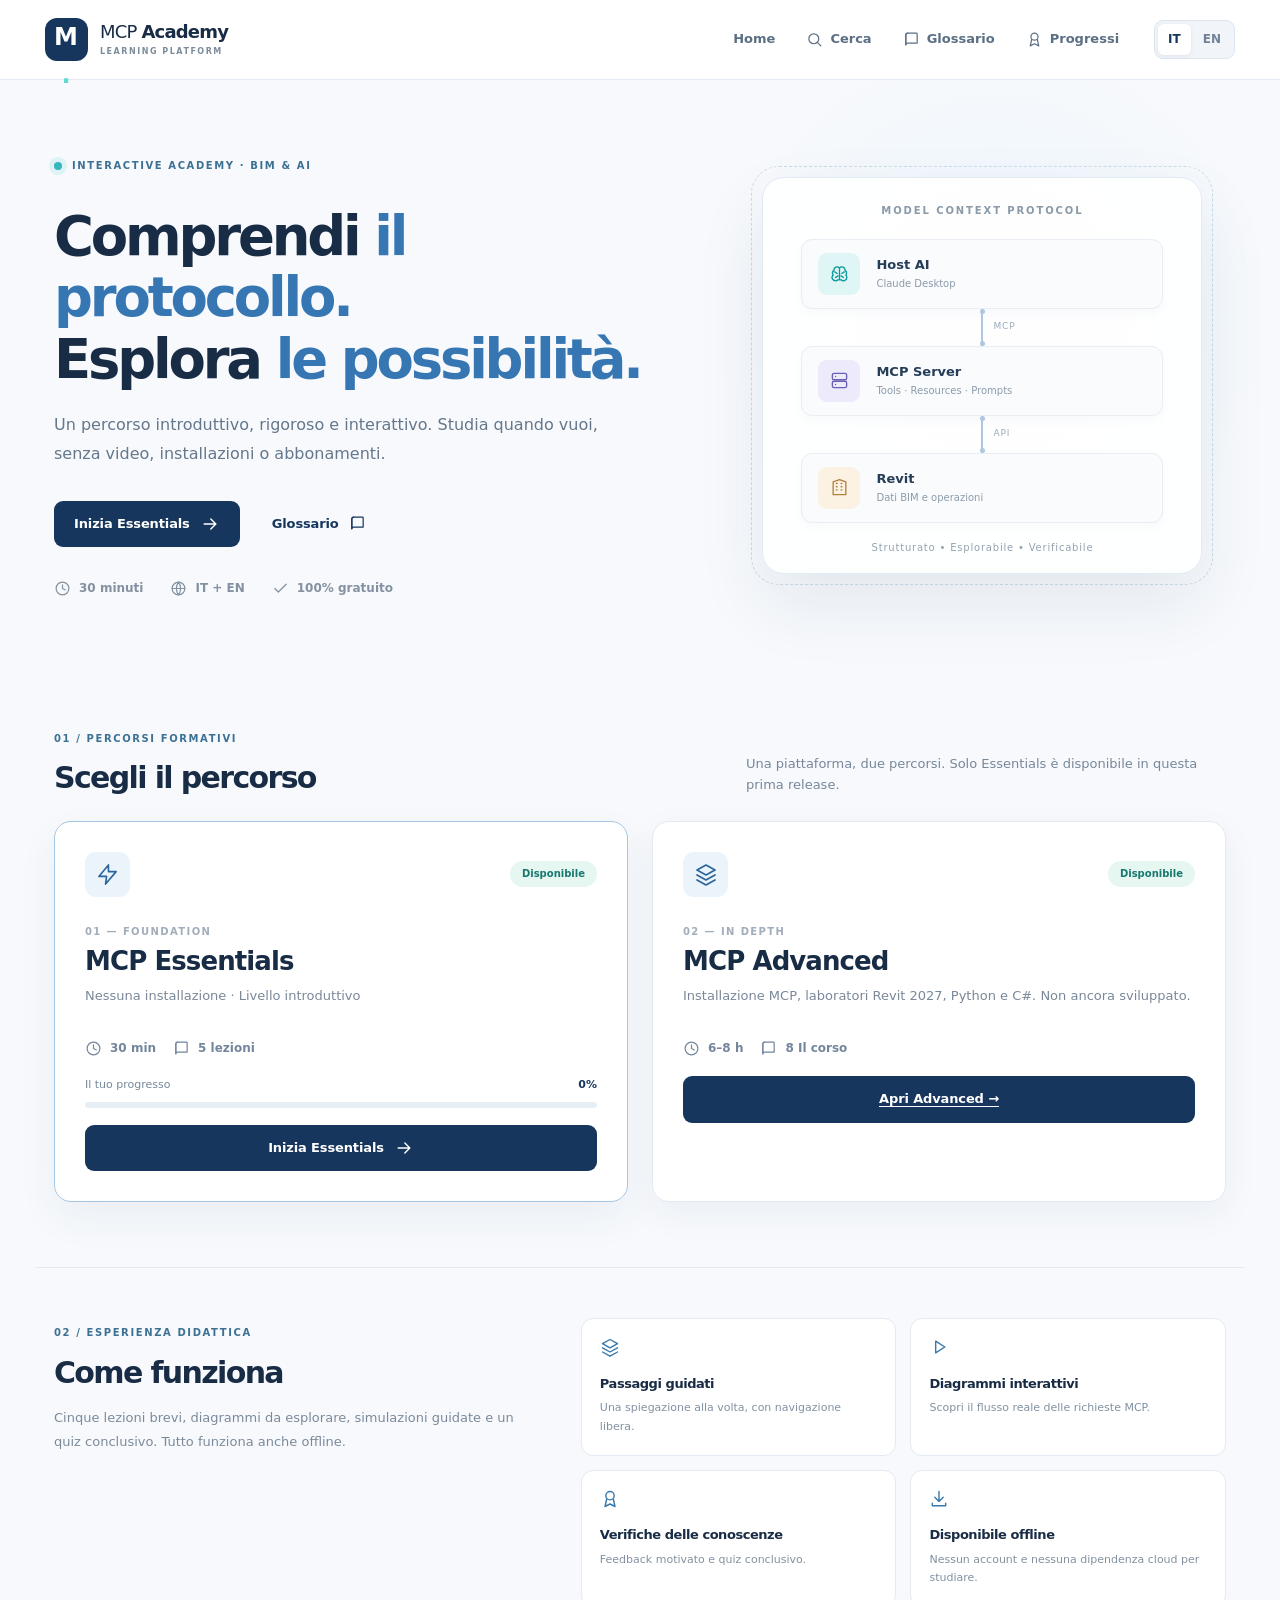
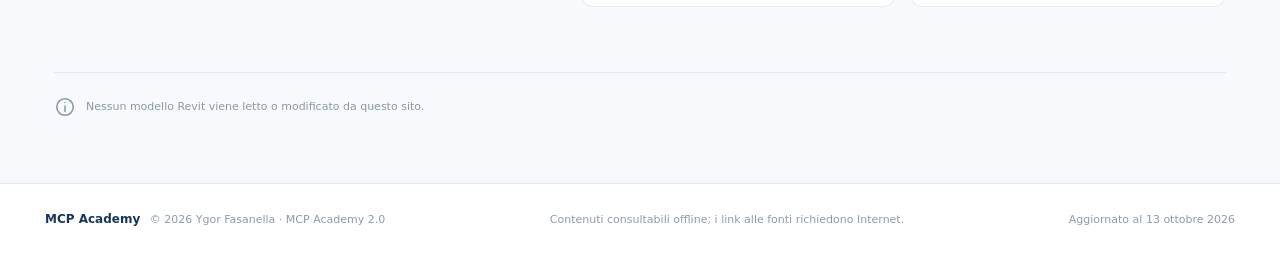
==== commit 2c4ee14d: "Add MCP Academy Advanced bilingual course and Revit developer starter" ====
--- a/index.html
+++ b/index.html
@@ -5,7 +5,7 @@
 <meta name="viewport" content="width=device-width,initial-scale=1" />
 <meta name="color-scheme" content="light" />
 <meta name="theme-color" content="#17365d" />
-<meta name="description" content="MCP Academy Essentials: un corso bilingue, gratuito e interattivo sul Model Context Protocol e le sue applicazioni ad Autodesk Revit. / A free bilingual interactive MCP course." />
+<meta name="description" content="MCP Academy Essentials e Advanced: un corso bilingue, gratuito e interattivo sul Model Context Protocol e le sue applicazioni ad Autodesk Revit. / A free bilingual interactive MCP course." />
 <title>MCP Academy — Essentials</title>
 <style>
 :root{--bg:#f7f9fc;--white:#fff;--ink:#192c45;--muted:#697a8d;--line:#e4eaf1;--navy:#17365d;--blue:#285d9b;--blue2:#3d83cc;--cyan:#36b6bd;--aqua:#e8f9fa;--soft:#eef3f9;--teal:#087c73;--purple:#7066b2;--amber:#c99243;--success:#14756c;--danger:#a84244;--shadow:0 12px 36px rgba(22,51,86,.055);--radius:16px;font-family:Inter,'Segoe UI',system-ui,-apple-system,sans-serif;color:var(--ink);background:var(--bg);font-synthesis:none}
@@ -178,8 +178,8 @@
           en:[{type:'p',text:'Answer 10 questions. You need at least **80%** to pass. You can retry without limits; each answer comes with an explanation. Your best score is saved in this browser.'},{type:'interactive',widget:'quiz'}]
         }},
         {id:'e5s3',title:{it:'Cosa hai imparato',en:'What you have learned'},blocks:{
-          it:[{type:'p',text:'Se ora sai spiegare **perché MCP esiste**, distinguere Host/Client/Server, riconoscere Tools/Resources/Prompts e seguire il flusso di una richiesta Revit, hai raggiunto l’obiettivo di Essentials.'},{type:'p',text:'Il percorso **Advanced** verrà integrato in una successiva versione di MCP Academy. Includerà configurazione reale, laboratori sul modello Revit 2027 e sviluppo di un MCP personalizzato. Per il momento non sono necessarie installazioni.'},{type:'note',title:'Per continuare autonomamente',text:'Puoi riaprire qualsiasi passaggio, consultare il glossario o seguire i riferimenti ufficiali indicati nelle lezioni.'}],
-          en:[{type:'p',text:'If you can now explain **why MCP exists**, distinguish Host/Client/Server, recognize Tools/Resources/Prompts, and follow a Revit request, you have reached the Essentials learning goal.'},{type:'p',text:'The **Advanced** track will be added in a future MCP Academy release. It will include real setup, Revit 2027 model labs, and custom MCP development. No installation is needed at this stage.'},{type:'note',title:'Continue learning',text:'You can revisit any step, consult the glossary, or follow the official references attached to lessons.'}]
+          it:[{type:'p',text:'Se ora sai spiegare **perché MCP esiste**, distinguere Host/Client/Server, riconoscere Tools/Resources/Prompts e seguire il flusso di una richiesta Revit, hai raggiunto l’obiettivo di Essentials.'},{type:'p',text:'Il percorso **Advanced** è ora disponibile come corso distinto di MCP Academy. Include configurazione reale, laboratori sul modello Revit 2027 e sviluppo di un MCP personalizzato. Per il momento non sono necessarie installazioni.'},{type:'note',title:'Per continuare autonomamente',text:'Puoi riaprire qualsiasi passaggio, consultare il glossario o seguire i riferimenti ufficiali indicati nelle lezioni.'}],
+          en:[{type:'p',text:'If you can now explain **why MCP exists**, distinguish Host/Client/Server, recognize Tools/Resources/Prompts, and follow a Revit request, you have reached the Essentials learning goal.'},{type:'p',text:'The **Advanced** track is now available as a separate course. It includes real setup, Revit 2027 model labs, and custom MCP development. No installation is needed at this stage.'},{type:'note',title:'Continue learning',text:'You can revisit any step, consult the glossary, or follow the official references attached to lessons.'}]
         }}
       ]
     }
@@ -240,8 +240,8 @@
     return `<svg aria-hidden="true" width="${size}" height="${size}" viewBox="0 0 24 24" fill="none" stroke="currentColor" stroke-width="1.7" stroke-linecap="round" stroke-linejoin="round">${paths[name]||paths.info}</svg>`;
   }
   function header(){return `<header class="topbar"><div class="top-inner"><button class="brand" data-action="home" aria-label="MCP Academy — ${t('home')}"><span class="brand-mark">M<span>.</span></span><span class="brand-text">MCP <strong>Academy</strong><small>LEARNING PLATFORM</small></span></button><div class="top-right"><button class="nav-min" data-action="home">${t('home')}</button><button class="nav-min" data-action="search">${icon('search',17)}<span>${t('search')}</span></button><button class="nav-min" data-action="glossary">${icon('book',17)}<span>${t('glossary')}</span></button><button class="nav-min" data-action="progress">${icon('award',17)}<span>${t('progressLink')}</span></button><div class="lang-switch" role="group" aria-label="Language"><button data-action="lang" data-value="it" class="${state.lang==='it'?'on':''}" aria-pressed="${state.lang==='it'}">IT</button><button data-action="lang" data-value="en" class="${state.lang==='en'?'on':''}" aria-pressed="${state.lang==='en'}">EN</button></div><button class="mobile-menu" data-action="toggleMenu" aria-label="${t('menu')}">${icon('menu')}</button></div></div></header>`;}
-  function footer(){return `<footer class="footer"><div class="footer-inner"><div><strong>MCP Academy</strong> <span>© 2026 · Essentials 1.0</span></div><span>${t('offline')}</span><span>${t('version')}</span></div></footer>`}
-  function home(){let isStarted=state.completed.length>0||state.lessonId!=='e1'||state.step>0;return `<main class="home-main"><section class="hero"><div class="hero-content"><span class="eyebrow"><span class="dot"></span> INTERACTIVE ACADEMY · BIM & AI</span><h1>${state.lang==='it'?'Comprendi <em>il protocollo.</em><br>Esplora <em>le possibilità.</em>':'Understand <em>the protocol.</em><br>Connect <em>the possibilities.</em>'}</h1><p>${t('lead')}</p><div class="hero-actions"><button class="btn btn-primary" data-action="resume">${isStarted?t('resume'):t('begin')} ${icon('arrow')}</button><button class="btn btn-ghost" data-action="glossary">${t('glossary')} ${icon('book',17)}</button></div><div class="hero-metrics"><span>${icon('clock',17)} ${t('time')}</span><span>${icon('globe',17)} ${t('langs')}</span><span>${icon('check',17)} ${t('free')}</span></div></div><div class="hero-visual" aria-label="MCP conceptual architecture"><div class="connection-frame"><div class="diagram-heading">MODEL CONTEXT PROTOCOL</div><div class="demo-chip"><span class="chip-ico cyan">${icon('brain',19)}</span><div><strong>${state.lang==='it'?'Host AI':'AI Host'}</strong><small>Claude Desktop</small></div></div><div class="connector-line"><span>MCP</span></div><div class="demo-chip"><span class="chip-ico purple">${icon('server',19)}</span><div><strong>MCP Server</strong><small>Tools · Resources · Prompts</small></div></div><div class="connector-line"><span>API</span></div><div class="demo-chip"><span class="chip-ico amber">${icon('building',19)}</span><div><strong>Revit</strong><small>${state.lang==='it'?'Dati BIM e operazioni':'BIM data & operations'}</small></div></div><div class="diagram-footer">${state.lang==='it'?'Strutturato • Esplorabile • Verificabile':'Structured • Discoverable • Verifiable'}</div></div></div></section><section class="section"><div class="section-label">${state.lang==='it'?'01 / PERCORSI FORMATIVI':'01 / LEARNING PATHS'}</div><div class="section-head"><h2>${t('choose')}</h2><p>${t('about')}</p></div><div class="track-grid"><article class="track-card selected"><div class="track-top"><span class="track-symbol">${icon('bolt',23)}</span><span class="status available">${t('badgeAvailable')}</span></div><div class="track-heading"><span>01 — FOUNDATION</span><h3>MCP Essentials</h3></div><p>${t('requires')}</p><div class="track-spec"><span>${icon('clock',17)} 30 min</span><span>${icon('book',17)} 5 ${t('lessons')}</span></div><div class="track-progress"><div><span>${t('progress')}</span><b>${progress()}%</b></div><div class="meter"><span style="width:${progress()}%"></span></div></div><button class="btn btn-primary track-btn" data-action="resume">${isStarted?t('resume'):t('begin')} ${icon('arrow')}</button></article><article class="track-card disabled"><div class="track-top"><span class="track-symbol">${icon('layers',24)}</span><span class="status soon">${t('badgeSoon')}</span></div><div class="track-heading"><span>02 — IN DEPTH</span><h3>MCP Advanced</h3></div><p>${t('advancedDetail')}</p><div class="track-spec"><span>${icon('clock',17)} 6–8 h</span><span>${icon('lock',17)} ${t('coming')}</span></div><div class="advanced-notice">${t('comingSubtitle')}</div></article></div></section><section class="section about-grid"><div><div class="section-label">${state.lang==='it'?'02 / ESPERIENZA DIDATTICA':'02 / YOUR LEARNING EXPERIENCE'}</div><h2>${t('how')}</h2><p>${t('howText')}</p></div><div class="feature-grid"><div class="feature">${icon('layers')}<h4>${state.lang==='it'?'Passaggi guidati':'Guided steps'}</h4><p>${state.lang==='it'?'Una spiegazione alla volta, con navigazione libera.':'One concept at a time, with free navigation.'}</p></div><div class="feature">${icon('play')}<h4>${state.lang==='it'?'Diagrammi interattivi':'Interactive diagrams'}</h4><p>${state.lang==='it'?'Scopri il flusso reale delle richieste MCP.':'Explore how MCP requests travel.'}</p></div><div class="feature">${icon('award')}<h4>${state.lang==='it'?'Verifiche delle conoscenze':'Knowledge checks'}</h4><p>${state.lang==='it'?'Feedback motivato e quiz conclusivo.':'Explanatory feedback and a final quiz.'}</p></div><div class="feature">${icon('download')}<h4>${state.lang==='it'?'Disponibile offline':'Offline-first'}</h4><p>${state.lang==='it'?'Nessun account e nessuna dipendenza cloud per studiare.':'No account or cloud dependency for learning.'}</p></div></div></section><section class="section note-section"><div>${icon('info',22)}<p>${t('noModel')}</p></div></section></main>`}
+  function footer(){return `<footer class="footer"><div class="footer-inner"><div><strong>MCP Academy</strong> <span>© 2026 Ygor Fasanella · MCP Academy 2.0</span></div><span>${t('offline')}</span><span>${t('version')}</span></div></footer>`}
+  function home(){let isStarted=state.completed.length>0||state.lessonId!=='e1'||state.step>0;return `<main class="home-main"><section class="hero"><div class="hero-content"><span class="eyebrow"><span class="dot"></span> INTERACTIVE ACADEMY · BIM & AI</span><h1>${state.lang==='it'?'Comprendi <em>il protocollo.</em><br>Esplora <em>le possibilità.</em>':'Understand <em>the protocol.</em><br>Connect <em>the possibilities.</em>'}</h1><p>${t('lead')}</p><div class="hero-actions"><button class="btn btn-primary" data-action="resume">${isStarted?t('resume'):t('begin')} ${icon('arrow')}</button><button class="btn btn-ghost" data-action="glossary">${t('glossary')} ${icon('book',17)}</button></div><div class="hero-metrics"><span>${icon('clock',17)} ${t('time')}</span><span>${icon('globe',17)} ${t('langs')}</span><span>${icon('check',17)} ${t('free')}</span></div></div><div class="hero-visual" aria-label="MCP conceptual architecture"><div class="connection-frame"><div class="diagram-heading">MODEL CONTEXT PROTOCOL</div><div class="demo-chip"><span class="chip-ico cyan">${icon('brain',19)}</span><div><strong>${state.lang==='it'?'Host AI':'AI Host'}</strong><small>Claude Desktop</small></div></div><div class="connector-line"><span>MCP</span></div><div class="demo-chip"><span class="chip-ico purple">${icon('server',19)}</span><div><strong>MCP Server</strong><small>Tools · Resources · Prompts</small></div></div><div class="connector-line"><span>API</span></div><div class="demo-chip"><span class="chip-ico amber">${icon('building',19)}</span><div><strong>Revit</strong><small>${state.lang==='it'?'Dati BIM e operazioni':'BIM data & operations'}</small></div></div><div class="diagram-footer">${state.lang==='it'?'Strutturato • Esplorabile • Verificabile':'Structured • Discoverable • Verifiable'}</div></div></div></section><section class="section"><div class="section-label">${state.lang==='it'?'01 / PERCORSI FORMATIVI':'01 / LEARNING PATHS'}</div><div class="section-head"><h2>${t('choose')}</h2><p>${t('about')}</p></div><div class="track-grid"><article class="track-card selected"><div class="track-top"><span class="track-symbol">${icon('bolt',23)}</span><span class="status available">${t('badgeAvailable')}</span></div><div class="track-heading"><span>01 — FOUNDATION</span><h3>MCP Essentials</h3></div><p>${t('requires')}</p><div class="track-spec"><span>${icon('clock',17)} 30 min</span><span>${icon('book',17)} 5 ${t('lessons')}</span></div><div class="track-progress"><div><span>${t('progress')}</span><b>${progress()}%</b></div><div class="meter"><span style="width:${progress()}%"></span></div></div><button class="btn btn-primary track-btn" data-action="resume">${isStarted?t('resume'):t('begin')} ${icon('arrow')}</button></article><article class="track-card"><div class="track-top"><span class="track-symbol">${icon('layers',24)}</span><span class="status available">${t('badgeAvailable')}</span></div><div class="track-heading"><span>02 — IN DEPTH</span><h3>MCP Advanced</h3></div><p>${t('advancedDetail')}</p><div class="track-spec"><span>${icon('clock',17)} 6–8 h</span><span>${icon('book',17)} 8 ${t('course')}</span></div><a class="btn btn-primary track-btn" href="./advanced.html">${state.lang==='it'?'Apri Advanced →':'Open Advanced →'}</a></article></div></section><section class="section about-grid"><div><div class="section-label">${state.lang==='it'?'02 / ESPERIENZA DIDATTICA':'02 / YOUR LEARNING EXPERIENCE'}</div><h2>${t('how')}</h2><p>${t('howText')}</p></div><div class="feature-grid"><div class="feature">${icon('layers')}<h4>${state.lang==='it'?'Passaggi guidati':'Guided steps'}</h4><p>${state.lang==='it'?'Una spiegazione alla volta, con navigazione libera.':'One concept at a time, with free navigation.'}</p></div><div class="feature">${icon('play')}<h4>${state.lang==='it'?'Diagrammi interattivi':'Interactive diagrams'}</h4><p>${state.lang==='it'?'Scopri il flusso reale delle richieste MCP.':'Explore how MCP requests travel.'}</p></div><div class="feature">${icon('award')}<h4>${state.lang==='it'?'Verifiche delle conoscenze':'Knowledge checks'}</h4><p>${state.lang==='it'?'Feedback motivato e quiz conclusivo.':'Explanatory feedback and a final quiz.'}</p></div><div class="feature">${icon('download')}<h4>${state.lang==='it'?'Disponibile offline':'Offline-first'}</h4><p>${state.lang==='it'?'Nessun account e nessuna dipendenza cloud per studiare.':'No account or cloud dependency for learning.'}</p></div></div></section><section class="section note-section"><div>${icon('info',22)}<p>${t('noModel')}</p></div></section></main>`}
   function sidebar() {return `<aside class="sidebar ${ui.menu?'mobile-open':''}" aria-label="${t('lessons')}"><div class="side-head"><span class="side-tag">COURSE 01</span><h2>Essentials</h2><p>${t('time')} · 5 ${t('lessons')}</p></div><div class="side-progress"><div><span>${t('progress')}</span><strong>${progress()}%</strong></div><div class="meter"><span style="width:${progress()}%"></span></div></div><nav class="lesson-list" aria-label="Essentials lessons">${D.lessons.map((l,i)=>`<button class="lesson-link ${l.id===state.lessonId?'active':''}" data-action="lesson" data-id="${l.id}" ${l.id===state.lessonId?'aria-current="page"':''}><span class="lesson-number">${state.completed.includes(l.id)?icon('check',15):String(i+1).padStart(2,'0')}</span><span class="lesson-link-text"><strong>${esc(txt(l.title))}</strong><small>${l.mins} min · ${l.steps.length} ${t('steps')}</small></span></button>`).join('')}</nav><div class="side-footer"><button data-action="home" class="side-bottom">${icon('back',17)} ${t('home')}</button><span>${t('notes')}</span></div></aside>`}
   function renderBlock(b,idx) {switch(b.type){
     case 'p':return `<p>${inline(b.text)}</p>`;
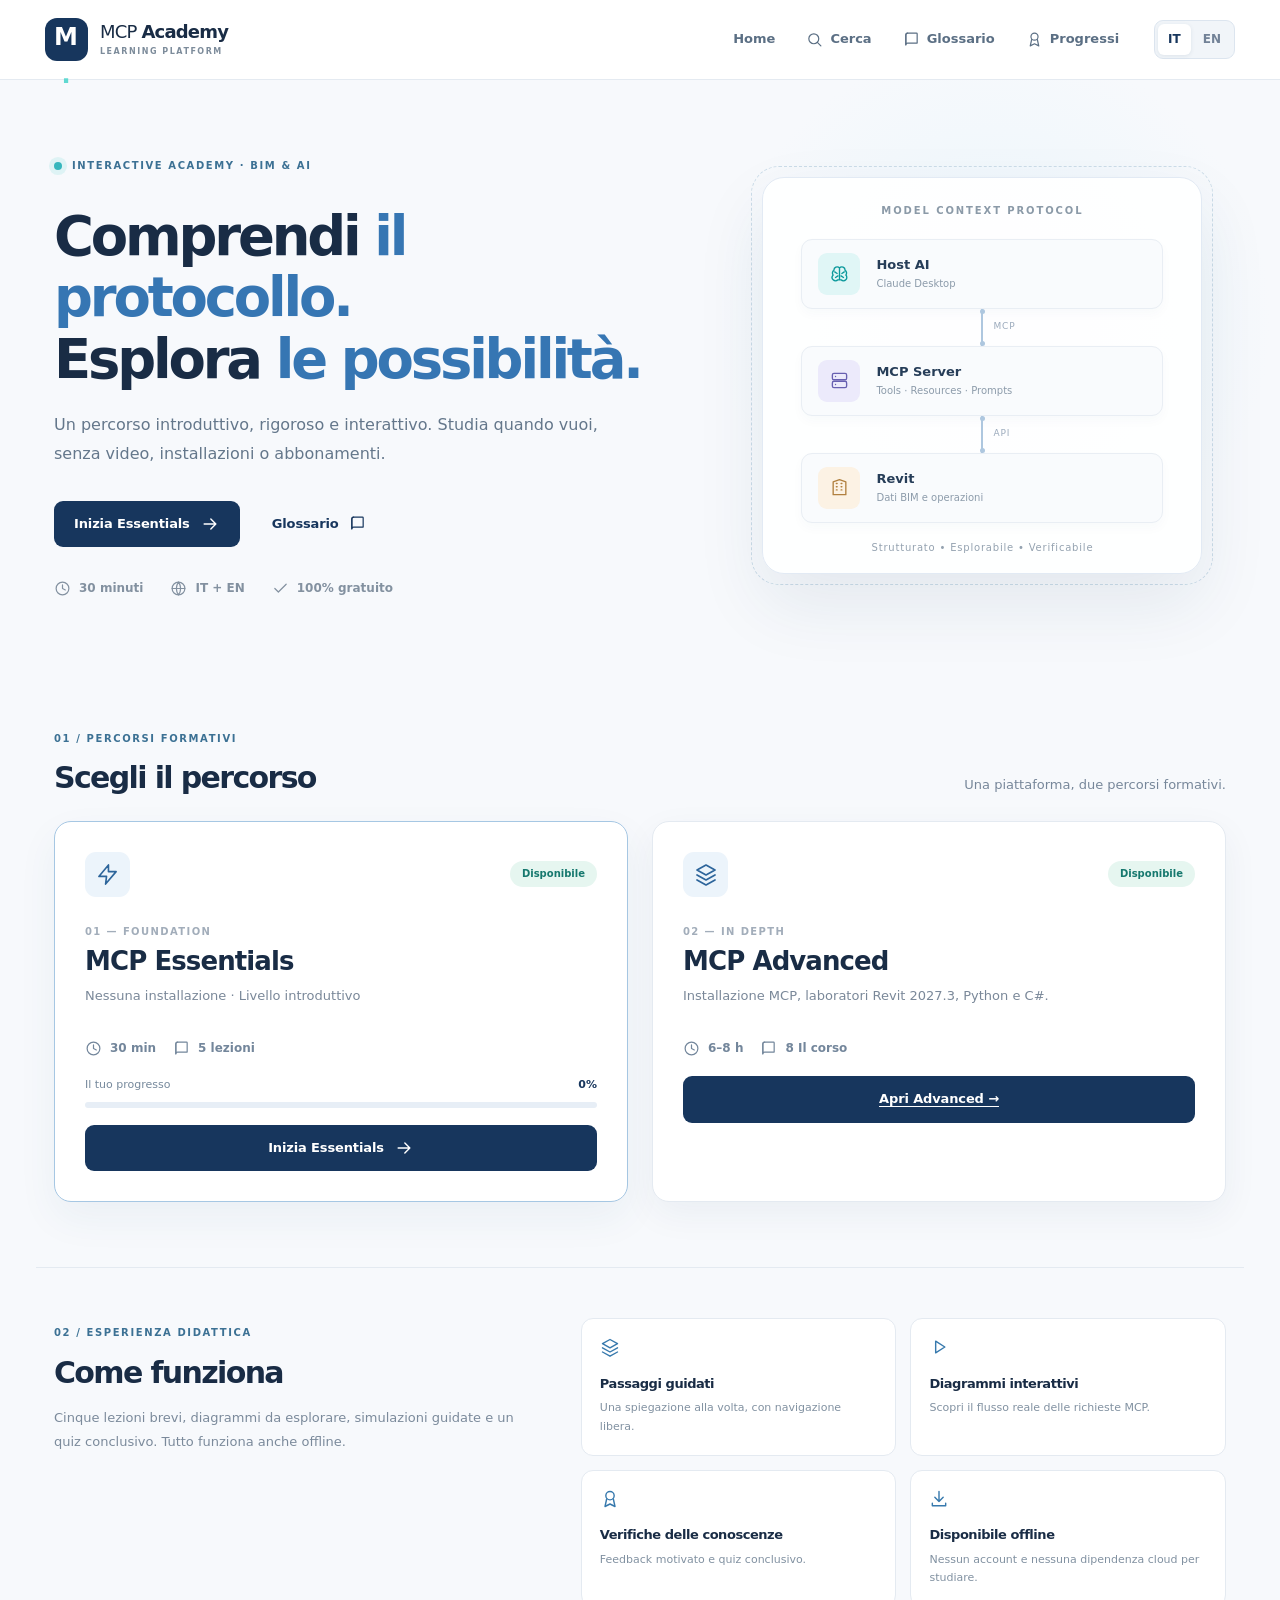
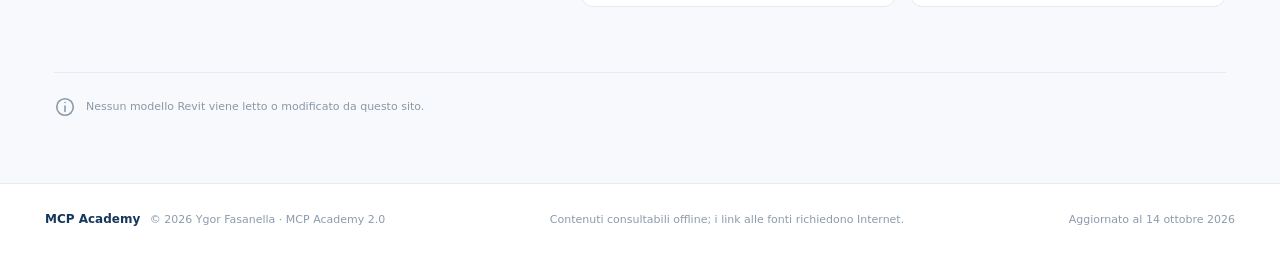
==== commit 40ef4e54: "Fix glossary close control, update Revit 2027.3 and tidy course copy" ====
--- a/index.html
+++ b/index.html
@@ -144,12 +144,12 @@
       goals:{it:['Spiegare il collegamento MCP–Revit API','Conoscere le capacità principali e i prerequisiti','Seguire una simulazione realistica senza modificare file'],en:['Explain the MCP–Revit API connection','Know main capabilities and prerequisites','Follow a realistic simulation without modifying files']},
       steps:[
         {id:'e4s1',title:{it:'Revit, API e MCP',en:'Revit, API, and MCP'},blocks:{
-          it:[{type:'p',text:'Revit contiene oggetti BIM, geometrie e informazioni. La **Revit API** permette a software e add-in di interagire programmaticamente con tali dati. Un server MCP rende disponibili **alcune operazioni implementate** a un client AI, tramite il protocollo MCP.'},{type:'p',text:'Non bisogna pensare a MCP come a una nuova Revit API: è un **livello di collegamento** fra l’applicazione AI e strumenti che interagiscono con Revit.'},{type:'note',title:'Caso reale',text:'Autodesk pubblica server MCP ufficiali per Revit 2027.2 in Technical Preview. Le funzioni dipendono dal server installato.'},{type:'source',ids:['autodesk']}],
-          en:[{type:'p',text:'Revit contains BIM objects, geometry, and information. The **Revit API** lets software and add-ins interact programmatically with this data. An MCP server makes **certain implemented operations** accessible to an AI client through MCP.'},{type:'p',text:'MCP should not be regarded as a new Revit API: it is a **connection layer** between an AI application and tools integrated with Revit.'},{type:'note',title:'Real-world example',text:'Autodesk provides official MCP servers for Revit 2027.2 in Technical Preview. Capabilities depend on the installed server.'},{type:'source',ids:['autodesk']}]
+          it:[{type:'p',text:'Revit contiene oggetti BIM, geometrie e informazioni. La **Revit API** permette a software e add-in di interagire programmaticamente con tali dati. Un server MCP rende disponibili **alcune operazioni implementate** a un client AI, tramite il protocollo MCP.'},{type:'p',text:'Non bisogna pensare a MCP come a una nuova Revit API: è un **livello di collegamento** fra l’applicazione AI e strumenti che interagiscono con Revit.'},{type:'note',title:'Caso reale',text:'I server MCP ufficiali Autodesk sono disponibili in Technical Preview. Questa Academy utilizza Revit 2027.3, la cui compatibilità è stata confermata dall’autore. Le funzioni dipendono dal server installato.'},{type:'source',ids:['autodesk']}],
+          en:[{type:'p',text:'Revit contains BIM objects, geometry, and information. The **Revit API** lets software and add-ins interact programmatically with this data. An MCP server makes **certain implemented operations** accessible to an AI client through MCP.'},{type:'p',text:'MCP should not be regarded as a new Revit API: it is a **connection layer** between an AI application and tools integrated with Revit.'},{type:'note',title:'Real-world example',text:'Autodesk provides official MCP servers in Technical Preview. This Academy uses Revit 2027.3, with compatibility confirmed by the course author. Capabilities depend on the installed server.'},{type:'source',ids:['autodesk']}]
         }},
         {id:'e4s2',title:{it:'Di cosa ho bisogno?',en:'What do I need?'},blocks:{
-          it:[{type:'p',text:'Per una connessione operativa con il server ufficiale Autodesk servono **Revit 2027.2**, il relativo add-on MCP e un client AI che supporti server MCP locali, per esempio Claude Desktop, configurato correttamente.'},{type:'bullets',items:['1. Revit 2027.2 con un progetto aperto.','2. Revit MCP Server add-on appropriato.','3. Client AI compatibile con MCP locale.','4. Configurazione della connessione al server e verifica.']},{type:'p',text:'Questa lezione **non richiede** di installare nessuno di questi software. La procedura guidata completa sarà parte del futuro percorso Advanced. Funzionalità e limiti dei client gratuiti possono cambiare nel tempo.'},{type:'source',ids:['setup','autodesk']}],
-          en:[{type:'p',text:'To connect through Autodesk’s official server, you need **Revit 2027.2**, the corresponding MCP add-on, and an AI client supporting local MCP servers, such as Claude Desktop, configured correctly.'},{type:'bullets',items:['1. Revit 2027.2 with a project open.','2. The relevant Revit MCP Server add-on.','3. An AI client supporting local MCP.','4. Server connection configuration and verification.']},{type:'p',text:'This lesson **does not require** installing any of these applications. The full hands-on procedure belongs to the upcoming Advanced track. Free-tier client capabilities and limits may change.'},{type:'source',ids:['setup','autodesk']}]
+          it:[{type:'p',text:'Per una connessione operativa con il server ufficiale Autodesk servono **Revit 2027.3**, il relativo add-on MCP e un client AI che supporti server MCP locali, per esempio Claude Desktop, configurato correttamente.'},{type:'bullets',items:['1. Revit 2027.3 con un progetto aperto.','2. Revit MCP Server add-on appropriato.','3. Client AI compatibile con MCP locale.','4. Configurazione della connessione al server e verifica.']},{type:'p',text:'Questa lezione **non richiede** di installare nessuno di questi software. La procedura guidata completa è disponibile nel percorso Advanced. Funzionalità e limiti dei client gratuiti possono cambiare nel tempo.'},{type:'source',ids:['setup','autodesk']}],
+          en:[{type:'p',text:'To connect through Autodesk’s official server, you need **Revit 2027.3**, the corresponding MCP add-on, and an AI client supporting local MCP servers, such as Claude Desktop, configured correctly.'},{type:'bullets',items:['1. Revit 2027.3 with a project open.','2. The relevant Revit MCP Server add-on.','3. An AI client supporting local MCP.','4. Server connection configuration and verification.']},{type:'p',text:'This lesson **does not require** installing any of these applications. The full hands-on procedure is available in the Advanced track. Free-tier client capabilities and limits may change.'},{type:'source',ids:['setup','autodesk']}]
         }},
         {id:'e4s3',title:{it:'Leggere o modificare?',en:'Read or write?'},blocks:{
           it:[{type:'p',text:'Autodesk distingue tre configurazioni nella Technical Preview: **Read** (interrogazioni senza modifica), **Write** (aggiunge modifiche controllate) ed **Experimental** (aggiunge strumenti sperimentali). Le loro capacità sono cumulative, ma non ogni possibile operazione della Revit API è necessariamente disponibile.'},{type:'bullets',items:['**Read:** cercare elementi, leggere parametri, produrre riepiloghi, navigare nelle viste con i Tools supportati.','**Write:** eseguire modifiche supportate, preferibilmente su copie di lavoro e dopo verifica.','**Experimental:** provare funzionalità meno consolidate, con cautela aggiuntiva.']},{type:'note',title:'Scelta didattica',text:'Nel nostro esempio useremo soltanto una richiesta di lettura, che non modifica il modello.'},{type:'source',ids:['autodesk']}],
@@ -193,7 +193,7 @@
     {q:{it:'Quale elemento descrive meglio una Resource?',en:'Which best describes a Resource?'},a:{it:['Un contenuto consultabile identificato da URI','Un comando per modificare una parete','Il modello linguistico'],en:['Readable content identified by a URI','A command to modify a wall','The language model']},correct:0,why:{it:'Una Resource rende accessibili contenuti, non è necessariamente un’operazione.',en:'A resource makes content readable; it is not necessarily an operation.'}},
     {q:{it:'Cosa rappresenta un MCP Prompt?',en:'What is an MCP Prompt?'},a:{it:['Un modello di istruzioni riutilizzabile','Un server HTTP','Un file RVT'],en:['A reusable instruction template','An HTTP server','An RVT file']},correct:0,why:{it:'I prompt MCP sono modelli di messaggi che un server può esporre.',en:'MCP prompts are message templates a server can expose.'}},
     {q:{it:'Quale relazione è corretta tra MCP e Revit API?',en:'Which statement about MCP and the Revit API is correct?'},a:{it:['MCP sostituisce completamente la Revit API','MCP può esporre funzioni implementate tramite la Revit API','MCP converte automaticamente un RVT in IFC'],en:['MCP completely replaces the Revit API','MCP can expose functions implemented using the Revit API','MCP automatically converts an RVT to IFC']},correct:1,why:{it:'Il server collega l’applicazione AI a operazioni software; l’API continua a fare il lavoro su Revit.',en:'The server links AI applications to software actions; the API still performs Revit operations.'}},
-    {q:{it:'Quale versione Revit richiede il server ufficiale in Technical Preview?',en:'Which Revit version is required by the official Technical Preview server?'},a:{it:['Revit 2024 senza aggiornamenti','Revit 2027.2','Qualsiasi versione di Revit'],en:['Revit 2024 without updates','Revit 2027.2','Any Revit version']},correct:1,why:{it:'Autodesk documenta Revit 2027.2 come requisito della Technical Preview attuale.',en:'Autodesk documents Revit 2027.2 as the current Technical Preview requirement.'}},
+    {q:{it:'Quale versione di Revit utilizza questa Academy per gli esercizi MCP?',en:'Which Revit version is used for MCP exercises in this Academy?'},a:{it:['Revit 2024 senza aggiornamenti','Revit 2027.3','Qualsiasi versione di Revit'],en:['Revit 2024 without updates','Revit 2027.3','Any Revit version']},correct:1,why:{it:'Il corso è progettato per Revit 2027.3, la cui compatibilità è stata confermata dall’autore.',en:'The course targets Revit 2027.3, with compatibility confirmed by the course author.'}},
     {q:{it:'Qual è il comportamento più corretto dopo una risposta MCP su dati BIM?',en:'What should you do after an MCP-generated response about BIM data?'},a:{it:['Accettarla sempre come corretta','Verificarne fonte, oggetti e valori','Assumere che ogni Tool possa modificare il progetto'],en:['Always accept it as correct','Verify the source, objects, and values','Assume every tool can modify the project']},correct:1,why:{it:'Il modello AI può scegliere strumenti o interpretare dati in modo scorretto: i risultati vanno verificati.',en:'AI models can select inappropriate tools or misinterpret data: verify outputs.'}}
   ]
 };
@@ -223,8 +223,8 @@
     try { localStorage.setItem(KEY,JSON.stringify({lang:state.lang,lessonId:state.lessonId,step:state.step,completed:state.completed,best:state.best,updated:new Date().toISOString()})); } catch(e) { /* best effort; export stays available */ }
   }
   const copy = {
-    it: { home:'Home', essentials:'Essentials', advanced:'Advanced', course:'Il corso', subtitle:'Il protocollo che collega l’intelligenza artificiale agli strumenti digitali', begin:'Inizia Essentials', resume:'Riprendi Essentials', coming:'Prossimamente', comingSubtitle:'Il percorso Advanced sarà integrato in una prossima versione. I tuoi progressi Essentials resteranno invariati.', lead:'Un percorso introduttivo, rigoroso e interattivo. Studia quando vuoi, senza video, installazioni o abbonamenti.', time:'30 minuti', free:'100% gratuito', langs:'IT + EN', steps:'passaggi', lessons:'lezioni', done:'completate', progress:'Il tuo progresso', open:'Apri il percorso', how:'Come funziona', howText:'Cinque lezioni brevi, diagrammi da esplorare, simulazioni guidate e un quiz conclusivo. Tutto funziona anche offline.', choose:'Scegli il percorso', requires:'Nessuna installazione · Livello introduttivo', advancedDetail:'Installazione MCP, laboratori Revit 2027, Python e C#. Non ancora sviluppato.', step:'Passaggio', of:'di', previous:'Indietro', next:'Avanti', nextLesson:'Lezione successiva', finish:'Completa lezione', finished:'Lezione completata', continue:'Prosegui', goals:'Al termine saprai', notYet:'Non ancora completata', passed:'Verifica superata', retry:'Riprova', quizCheck:'Correggi il quiz', quizBest:'Miglior risultato', quizMissing:'Rispondi a tutte le domande per correggere il quiz.', passFirst:'Supera il quiz (≥80%) prima di completare la lezione.', glossary:'Glossario', search:'Cerca', progressLink:'Progressi', menu:'Menu', hide:'Chiudi', searchPlaceholder:'Cerca tra lezioni e passaggi…', searchEmpty:'Nessun contenuto corrispondente.', searchHint:'Seleziona un risultato per aprire il passaggio.', glossaryPlaceholder:'Cerca un termine…', noTerm:'Nessun termine trovato.', export:'Esporta progressi', import:'Importa progressi', reset:'Azzera i progressi', resetConfirm:'Vuoi cancellare tutti i progressi salvati in questo browser?', imported:'Progressi importati.', invalid:'File dei progressi non valido.', backup:'I progressi sono salvati in questo browser. Puoi esportarli per trasferirli su un altro dispositivo.', notes:'Avanzamento salvato localmente · Nessun account richiesto', lessonDone:'Lezione contrassegnata come completata.', glossaryHint:'Definizioni essenziali, disponibili in entrambe le lingue.', quizScore:'Il tuo punteggio', correction:'Spiegazione', chooseOne:'Scegli una risposta', success:'Hai superato la verifica!', failed:'Puoi riprovare: il quiz non blocca la navigazione.', checkpointCheck:'Controlla', correct:'Corretto!', wrong:'Da rivedere', sources:'Fonti ufficiali', sourceIntro:'Consulta sempre le documentazioni ufficiali per le versioni e i requisiti aggiornati.', offline:'Contenuti consultabili offline; i link alle fonti richiedono Internet.', readTime:'Lettura indicativa', introLabel:'Inizia da qui', about:'Una piattaforma, due percorsi. Solo Essentials è disponibile in questa prima release.', example:'Esempio illustrativo', simNext:'Fase successiva', simPrev:'Fase precedente', simRestart:'Ricomincia', disclaimer:'Dimostrazione educativa — nessun collegamento a un modello reale.', capability:'Capacità', footer:'MCP Academy · Edizione Essentials', version:'Aggiornato al 13 ottobre 2026', print:'Stampa questo passaggio', saveInfo:'Progressi locali e indipendenti dalla lingua.', startQuiz:'Vai al quiz', passedHint:'Puoi ora completare la lezione.', simulation:'Simulazione', learn:'Impara', noModel:'Nessun modello Revit viene letto o modificato da questo sito.', restart:'Ricomincia la verifica', selection:'Seleziona', badgeAvailable:'Disponibile', badgeSoon:'In preparazione' },
-    en: { home:'Home', essentials:'Essentials', advanced:'Advanced', course:'Course', subtitle:'The protocol connecting artificial intelligence to digital tools', begin:'Start Essentials', resume:'Resume Essentials', coming:'Coming soon', comingSubtitle:'The Advanced track will be added in a future release. Your Essentials progress will be preserved.', lead:'A concise, rigorous, interactive introduction. Study at your pace, without videos, installations, or subscriptions.', time:'30 minutes', free:'100% free', langs:'IT + EN', steps:'steps', lessons:'lessons', done:'completed', progress:'Your progress', open:'Open track', how:'How it works', howText:'Five concise lessons, explorable diagrams, guided simulations, and a final quiz. Everything works offline, too.', choose:'Choose your track', requires:'No installation · Introductory level', advancedDetail:'MCP installation, Revit 2027 labs, Python and C#. Not yet developed.', step:'Step', of:'of', previous:'Back', next:'Next', nextLesson:'Next lesson', finish:'Complete lesson', finished:'Lesson completed', continue:'Continue', goals:'By the end you will', notYet:'Not completed yet', passed:'Assessment passed', retry:'Try again', quizCheck:'Grade the quiz', quizBest:'Best result', quizMissing:'Answer every question before grading.', passFirst:'Pass the quiz (≥80%) before completing this lesson.', glossary:'Glossary', search:'Search', progressLink:'Progress', menu:'Menu', hide:'Close', searchPlaceholder:'Search lessons and steps…', searchEmpty:'No matching content found.', searchHint:'Select a result to open the step.', glossaryPlaceholder:'Find a term…', noTerm:'No matching term.', export:'Export progress', import:'Import progress', reset:'Reset progress', resetConfirm:'Delete all progress saved in this browser?', imported:'Progress imported.', invalid:'Invalid progress file.', backup:'Your progress is stored in this browser. Export it to move between devices.', notes:'Stored locally · No account needed', lessonDone:'Lesson marked as completed.', glossaryHint:'Essential definitions, available in both languages.', quizScore:'Your score', correction:'Explanation', chooseOne:'Choose one answer', success:'You passed the assessment!', failed:'You can retry; the quiz does not lock navigation.', checkpointCheck:'Check', correct:'Correct!', wrong:'Review this', sources:'Official references', sourceIntro:'Always consult official documentation for current versions and requirements.', offline:'Course content is available offline; external source links need Internet.', readTime:'Estimated time', introLabel:'Start here', about:'One platform, two tracks. Only Essentials is available in this first release.', example:'Illustrative example', simNext:'Next stage', simPrev:'Previous stage', simRestart:'Restart', disclaimer:'Educational demonstration — no connection to a real model.', capability:'Capability', footer:'MCP Academy · Essentials Edition', version:'Updated October 13, 2026', print:'Print this step', saveInfo:'Progress is stored locally and is language-independent.', startQuiz:'Go to quiz', passedHint:'You can now complete the lesson.', simulation:'Simulation', learn:'Learn', noModel:'No Revit model is read or modified by this site.', restart:'Restart assessment', selection:'Select', badgeAvailable:'Available', badgeSoon:'In development' }
+    it: { home:'Home', essentials:'Essentials', advanced:'Advanced', course:'Il corso', subtitle:'Il protocollo che collega l’intelligenza artificiale agli strumenti digitali', begin:'Inizia Essentials', resume:'Riprendi Essentials', coming:'Prossimamente', comingSubtitle:'Advanced è disponibile con moduli, laboratori e approfondimenti tecnici.', lead:'Un percorso introduttivo, rigoroso e interattivo. Studia quando vuoi, senza video, installazioni o abbonamenti.', time:'30 minuti', free:'100% gratuito', langs:'IT + EN', steps:'passaggi', lessons:'lezioni', done:'completate', progress:'Il tuo progresso', open:'Apri il percorso', how:'Come funziona', howText:'Cinque lezioni brevi, diagrammi da esplorare, simulazioni guidate e un quiz conclusivo. Tutto funziona anche offline.', choose:'Scegli il percorso', requires:'Nessuna installazione · Livello introduttivo', advancedDetail:'Installazione MCP, laboratori Revit 2027.3, Python e C#.', step:'Passaggio', of:'di', previous:'Indietro', next:'Avanti', nextLesson:'Lezione successiva', finish:'Completa lezione', finished:'Lezione completata', continue:'Prosegui', goals:'Al termine saprai', notYet:'Non ancora completata', passed:'Verifica superata', retry:'Riprova', quizCheck:'Correggi il quiz', quizBest:'Miglior risultato', quizMissing:'Rispondi a tutte le domande per correggere il quiz.', passFirst:'Supera il quiz (≥80%) prima di completare la lezione.', glossary:'Glossario', search:'Cerca', progressLink:'Progressi', menu:'Menu', hide:'Chiudi', searchPlaceholder:'Cerca tra lezioni e passaggi…', searchEmpty:'Nessun contenuto corrispondente.', searchHint:'Seleziona un risultato per aprire il passaggio.', glossaryPlaceholder:'Cerca un termine…', noTerm:'Nessun termine trovato.', export:'Esporta progressi', import:'Importa progressi', reset:'Azzera i progressi', resetConfirm:'Vuoi cancellare tutti i progressi salvati in questo browser?', imported:'Progressi importati.', invalid:'File dei progressi non valido.', backup:'I progressi sono salvati in questo browser. Puoi esportarli per trasferirli su un altro dispositivo.', notes:'Avanzamento salvato localmente · Nessun account richiesto', lessonDone:'Lezione contrassegnata come completata.', glossaryHint:'Definizioni essenziali, disponibili in entrambe le lingue.', quizScore:'Il tuo punteggio', correction:'Spiegazione', chooseOne:'Scegli una risposta', success:'Hai superato la verifica!', failed:'Puoi riprovare: il quiz non blocca la navigazione.', checkpointCheck:'Controlla', correct:'Corretto!', wrong:'Da rivedere', sources:'Fonti ufficiali', sourceIntro:'Consulta sempre le documentazioni ufficiali per le versioni e i requisiti aggiornati.', offline:'Contenuti consultabili offline; i link alle fonti richiedono Internet.', readTime:'Lettura indicativa', introLabel:'Inizia da qui', about:'Una piattaforma, due percorsi formativi.', example:'Esempio illustrativo', simNext:'Fase successiva', simPrev:'Fase precedente', simRestart:'Ricomincia', disclaimer:'Dimostrazione educativa — nessun collegamento a un modello reale.', capability:'Capacità', footer:'MCP Academy · Edizione Essentials', version:'Aggiornato al 14 ottobre 2026', print:'Stampa questo passaggio', saveInfo:'Progressi locali e indipendenti dalla lingua.', startQuiz:'Vai al quiz', passedHint:'Puoi ora completare la lezione.', simulation:'Simulazione', learn:'Impara', noModel:'Nessun modello Revit viene letto o modificato da questo sito.', restart:'Ricomincia la verifica', selection:'Seleziona', badgeAvailable:'Disponibile', badgeSoon:'In preparazione' },
+    en: { home:'Home', essentials:'Essentials', advanced:'Advanced', course:'Course', subtitle:'The protocol connecting artificial intelligence to digital tools', begin:'Start Essentials', resume:'Resume Essentials', coming:'Coming soon', comingSubtitle:'Advanced is available with modules, labs and technical deep dives.', lead:'A concise, rigorous, interactive introduction. Study at your pace, without videos, installations, or subscriptions.', time:'30 minutes', free:'100% free', langs:'IT + EN', steps:'steps', lessons:'lessons', done:'completed', progress:'Your progress', open:'Open track', how:'How it works', howText:'Five concise lessons, explorable diagrams, guided simulations, and a final quiz. Everything works offline, too.', choose:'Choose your track', requires:'No installation · Introductory level', advancedDetail:'MCP installation, Revit 2027.3 labs, Python and C#.', step:'Step', of:'of', previous:'Back', next:'Next', nextLesson:'Next lesson', finish:'Complete lesson', finished:'Lesson completed', continue:'Continue', goals:'By the end you will', notYet:'Not completed yet', passed:'Assessment passed', retry:'Try again', quizCheck:'Grade the quiz', quizBest:'Best result', quizMissing:'Answer every question before grading.', passFirst:'Pass the quiz (≥80%) before completing this lesson.', glossary:'Glossary', search:'Search', progressLink:'Progress', menu:'Menu', hide:'Close', searchPlaceholder:'Search lessons and steps…', searchEmpty:'No matching content found.', searchHint:'Select a result to open the step.', glossaryPlaceholder:'Find a term…', noTerm:'No matching term.', export:'Export progress', import:'Import progress', reset:'Reset progress', resetConfirm:'Delete all progress saved in this browser?', imported:'Progress imported.', invalid:'Invalid progress file.', backup:'Your progress is stored in this browser. Export it to move between devices.', notes:'Stored locally · No account needed', lessonDone:'Lesson marked as completed.', glossaryHint:'Essential definitions, available in both languages.', quizScore:'Your score', correction:'Explanation', chooseOne:'Choose one answer', success:'You passed the assessment!', failed:'You can retry; the quiz does not lock navigation.', checkpointCheck:'Check', correct:'Correct!', wrong:'Review this', sources:'Official references', sourceIntro:'Always consult official documentation for current versions and requirements.', offline:'Course content is available offline; external source links need Internet.', readTime:'Estimated time', introLabel:'Start here', about:'One platform, two learning tracks.', example:'Illustrative example', simNext:'Next stage', simPrev:'Previous stage', simRestart:'Restart', disclaimer:'Educational demonstration — no connection to a real model.', capability:'Capability', footer:'MCP Academy · Essentials Edition', version:'Updated October 14, 2026', print:'Print this step', saveInfo:'Progress is stored locally and is language-independent.', startQuiz:'Go to quiz', passedHint:'You can now complete the lesson.', simulation:'Simulation', learn:'Learn', noModel:'No Revit model is read or modified by this site.', restart:'Restart assessment', selection:'Select', badgeAvailable:'Available', badgeSoon:'In development' }
   };
   const t = key => copy[state.lang][key] || key;
   const txt = obj => typeof obj === 'string' ? obj : (obj?.[state.lang] ?? '');
@@ -274,7 +274,7 @@
   function searchPage(){const q=ui.search.trim().toLowerCase();let matches=[];for(let l of D.lessons){for(let i=0;i<l.steps.length;i++){const s=l.steps[i];const summary=s.blocks[state.lang].filter(b=>b.type==='p').map(b=>b.text).join(' ');const val=[txt(l.title),txt(s.title),summary].join(' ').toLowerCase();if(!q||val.includes(q)) matches.push({l,s,i,summary});}}return `<main class="utility-page"><button class="back-link" data-action="resume">${icon('back',16)} Essentials</button><div class="utility-head"><span class="section-label">INDEX / SEARCH</span><h1>${t('search')}</h1><p>${t('searchHint')}</p></div><label class="search-wrap">${icon('search',21)}<input id="site-search" type="search" autocomplete="off" placeholder="${t('searchPlaceholder')}" value="${esc(ui.search)}" aria-label="${t('search')}"/></label><div class="search-results">${matches.length?matches.map(x=>`<button class="search-result" data-action="goto" data-id="${x.l.id}" data-index="${x.i}"><span>${esc(txt(x.l.title))} / ${x.i+1}</span><strong>${esc(txt(x.s.title))}</strong><p>${esc(x.summary.replace(/\*\*/g,'').slice(0,170))}…</p>${icon('arrow',18)}</button>`).join(''):`<p class="empty-state">${t('searchEmpty')}</p>`}</div></main>`}
   function sourcesPage(){return `<main class="utility-page"><button class="back-link" data-action="resume">${icon('back',16)} Essentials</button><div class="utility-head"><span class="section-label">REFERENCES</span><h1>${t('sources')}</h1><p>${t('sourceIntro')}</p></div><div class="reference-list">${D.sources.map(s=>`<a href="${esc(s.url)}" target="_blank" rel="noopener noreferrer"><div>${icon('file',20)}<span>${esc(s.title)}</span></div>${icon('arrow',18)}</a>`).join('')}</div><p class="offline-hint">${t('offline')}</p></main>`}
   function progressPage(){return `<main class="utility-page"><button class="back-link" data-action="resume">${icon('back',16)} Essentials</button><div class="utility-head"><span class="section-label">YOUR LEARNING</span><h1>${t('progressLink')}</h1><p>${t('backup')}</p></div><div class="progress-summary"><div class="progress-ring" style="--p:${progress()}%"><div><strong>${progress()}%</strong><span>Essentials</span></div></div><div class="summary-stats"><div><span>${t('lessons')} ${t('done')}</span><strong>${state.completed.length} / ${D.lessons.length}</strong></div><div><span>${t('quizBest')}</span><strong>${state.best}%</strong></div><div><span>${t('passed')}</span><strong>${state.best>=80?'✓':'—'}</strong></div></div></div><div class="progress-lessons">${D.lessons.map((l,i)=>`<button data-action="lesson" data-id="${l.id}"><span class="status-round ${state.completed.includes(l.id)?'checked':''}">${state.completed.includes(l.id)?icon('check',15):i+1}</span><span>${esc(txt(l.title))}</span><strong>${state.completed.includes(l.id)?t('finished'):t('notYet')}</strong>${icon('arrow',17)}</button>`).join('')}</div><div class="data-controls"><button class="btn btn-outline" data-action="export">${icon('download',17)} ${t('export')}</button><button class="btn btn-outline" data-action="import">${icon('upload',17)} ${t('import')}</button><button class="btn btn-danger" data-action="reset">${icon('rotate',17)} ${t('reset')}</button><input type="file" id="import-file" accept="application/json,.json" hidden /></div></main>`}
-  function modal(){if(ui.modal!=='glossary')return '';let q=ui.glossary.trim().toLowerCase();let items=D.glossary.filter(g=>(g.term+' '+g[state.lang]).toLowerCase().includes(q));return `<div class="modal-backdrop" data-action="closeModal"><div class="modal-panel" role="dialog" aria-modal="true" aria-labelledby="glossary-title" onclick="event.stopPropagation()"><div class="modal-head"><div><span class="section-label">REFERENCE</span><h2 id="glossary-title">${t('glossary')}</h2><p>${t('glossaryHint')}</p></div><button data-action="closeModal" class="close-btn" aria-label="${t('hide')}">${icon('close')}</button></div><label class="search-wrap">${icon('search',20)}<input id="glossary-search" type="search" value="${esc(ui.glossary)}" placeholder="${t('glossaryPlaceholder')}" aria-label="${t('glossary')}"/></label><div class="glossary-list">${items.length?items.map(g=>`<div class="glossary-item"><h3>${esc(g.term)}</h3><p>${esc(g[state.lang])}</p></div>`).join(''):`<p class="empty-state">${t('noTerm')}</p>`}</div></div></div>`}
+  function modal(){if(ui.modal!=='glossary')return '';let q=ui.glossary.trim().toLowerCase();let items=D.glossary.filter(g=>(g.term+' '+g[state.lang]).toLowerCase().includes(q));return `<div class="modal-backdrop" data-action="closeBackdrop"><div class="modal-panel" role="dialog" aria-modal="true" aria-labelledby="glossary-title"><div class="modal-head"><div><span class="section-label">REFERENCE</span><h2 id="glossary-title">${t('glossary')}</h2><p>${t('glossaryHint')}</p></div><button data-action="closeModal" class="close-btn" aria-label="${t('hide')}">${icon('close')}</button></div><label class="search-wrap">${icon('search',20)}<input id="glossary-search" type="search" value="${esc(ui.glossary)}" placeholder="${t('glossaryPlaceholder')}" aria-label="${t('glossary')}"/></label><div class="glossary-list">${items.length?items.map(g=>`<div class="glossary-item"><h3>${esc(g.term)}</h3><p>${esc(g[state.lang])}</p></div>`).join(''):`<p class="empty-state">${t('noTerm')}</p>`}</div></div></div>`}
   function render(){document.documentElement.lang=state.lang; document.title = state.view==='course'?`${txt(currentLesson().title)} — MCP Academy`:'MCP Academy — Essentials';root.innerHTML=header()+(state.view==='home'?home():state.view==='course'?reader():state.view==='search'?searchPage():state.view==='progress'?progressPage():state.view==='sources'?sourcesPage():home())+footer()+modal()+(ui.toast?`<div class="toast" role="status">${icon('check',18)} ${esc(ui.toast)}</div>`:'');}
   function action(name,el){switch(name){
     case 'home':state.view='home';ui.menu=false;save();render();scrollTop();break;
@@ -290,7 +290,8 @@
     case 'sources':state.view='sources';render();scrollTop();break;
     case 'glossary':ui.modal='glossary';ui.glossary='';render();document.getElementById('glossary-search')?.focus();break;
     case 'progress':state.view='progress';render();scrollTop();break;
-    case 'closeModal':ui.modal=null;render();break;
+    case 'closeModal':
+    case 'closeBackdrop':ui.modal=null;render();break;
     case 'toggleMenu':ui.menu=!ui.menu;render();break;
     case 'compare':ui.comparison=el.dataset.value;render();break;
     case 'arch':ui.arch=el.dataset.value;render();break;
@@ -308,7 +309,7 @@
     case 'reset':if(window.confirm(t('resetConfirm'))){let lng=state.lang;state=empty();state.lang=lng;save();render();}break;
     case 'print':window.print();break;
   }}
-  document.addEventListener('click',e=>{let el=e.target.closest('[data-action]');if(el){e.preventDefault();action(el.dataset.action,el);}});
+  document.addEventListener('click',e=>{let el=e.target.closest('[data-action]');if(el){if(el.dataset.action==='closeBackdrop' && e.target!==el)return;e.preventDefault();action(el.dataset.action,el);}});
   document.addEventListener('input',e=>{if(e.target.id==='site-search'){let pos=e.target.selectionStart;ui.search=e.target.value;render();let inp=document.getElementById('site-search');inp?.focus();inp?.setSelectionRange(pos,pos);}if(e.target.id==='glossary-search'){let pos=e.target.selectionStart;ui.glossary=e.target.value;render();let inp=document.getElementById('glossary-search');inp?.focus();inp?.setSelectionRange(pos,pos);}});
   document.addEventListener('change',async e=>{if(e.target.matches('input[data-quiz-index]')){ui.quizAnswers[Number(e.target.dataset.quizIndex)]=Number(e.target.value);render();} if(e.target.id==='import-file'&&e.target.files?.[0]){try{let imported=JSON.parse(await e.target.files[0].text());const ids=D.lessons.map(l=>l.id);if(imported.format!=='MCP_Academy_Progress'||imported.schema!==1||!Array.isArray(imported.completed)||!imported.completed.every(id=>ids.includes(id))||!Number.isFinite(imported.best)||imported.best<0||imported.best>100||!ids.includes(imported.lessonId)||!Number.isInteger(imported.step))throw new Error('invalid');state.completed=[...new Set(imported.completed)];state.best=imported.best;state.lessonId=imported.lessonId;state.step=Math.max(0,Math.min(imported.step,currentLesson().steps.length-1));save();showToast(t('imported'));}catch(err){showToast(t('invalid'));}e.target.value='';}});
   document.addEventListener('keydown',e=>{if(e.key==='Escape'&&ui.modal){ui.modal=null;render();}});
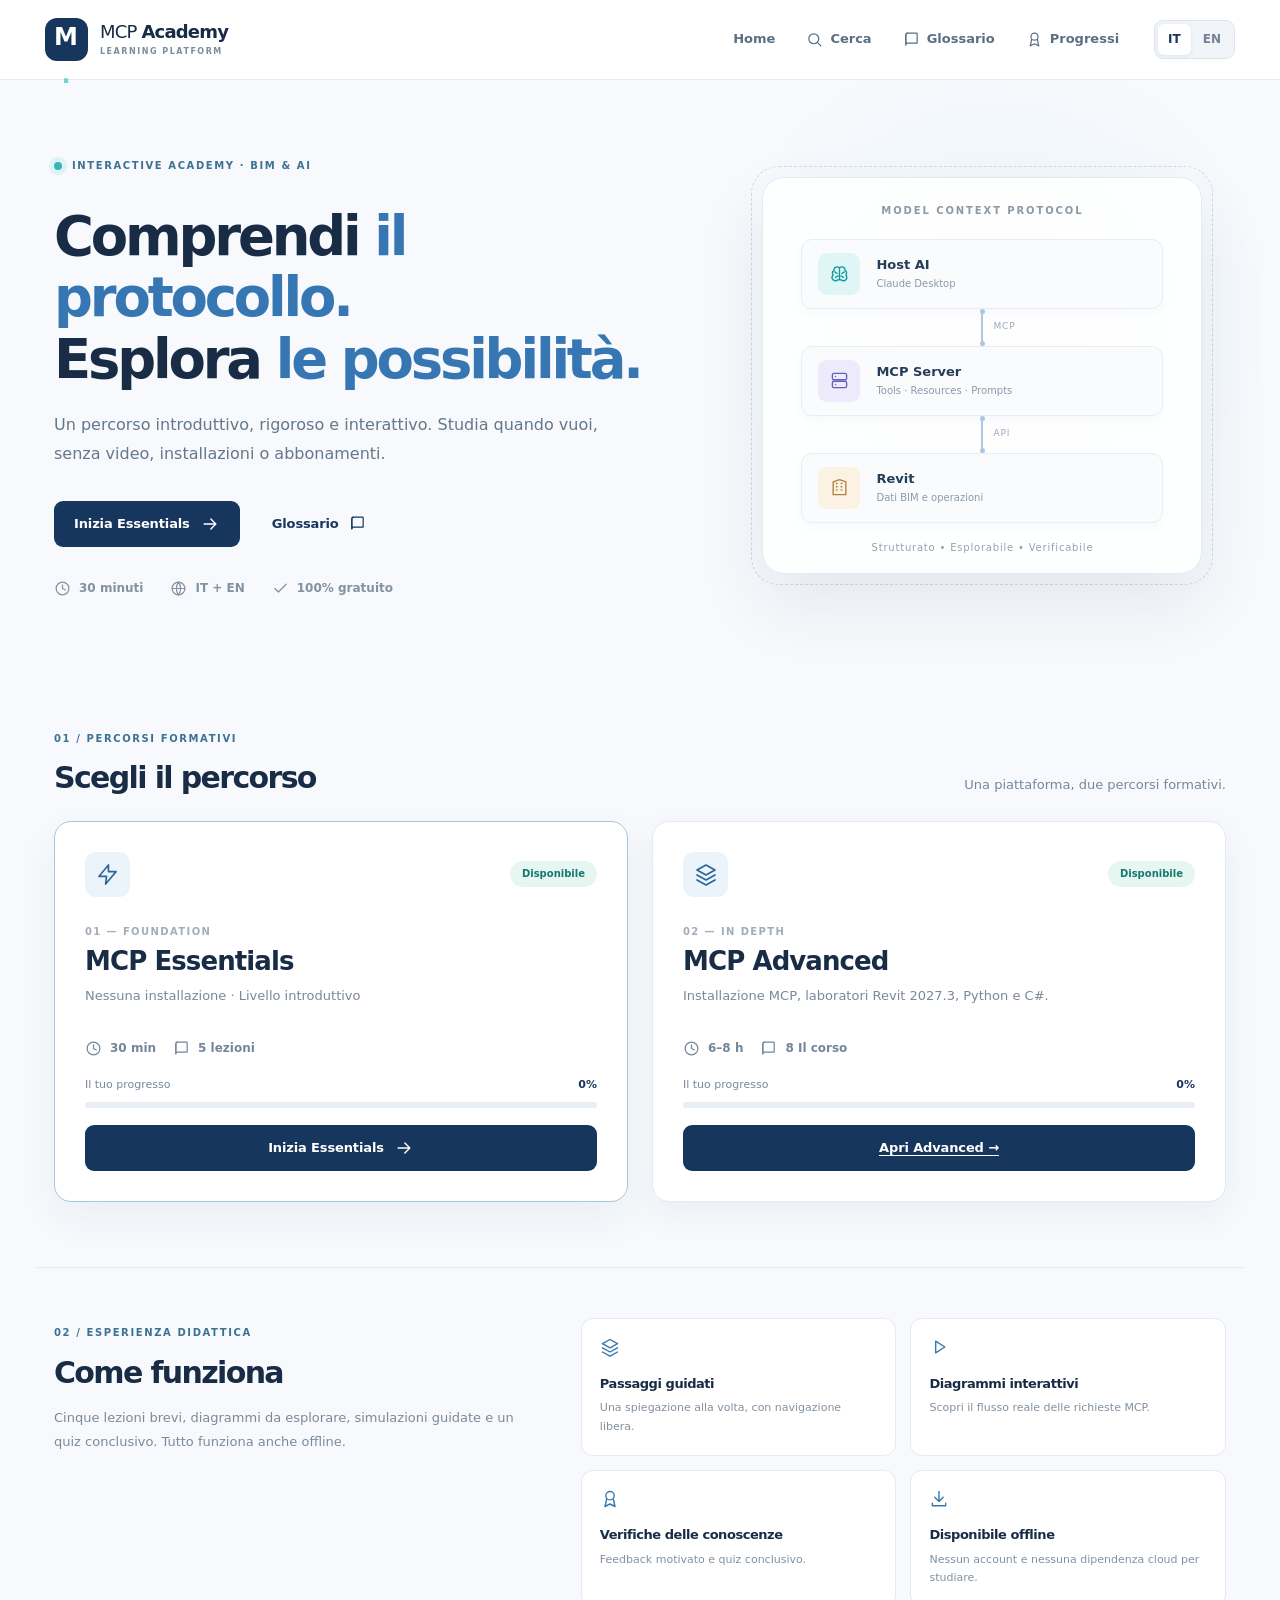
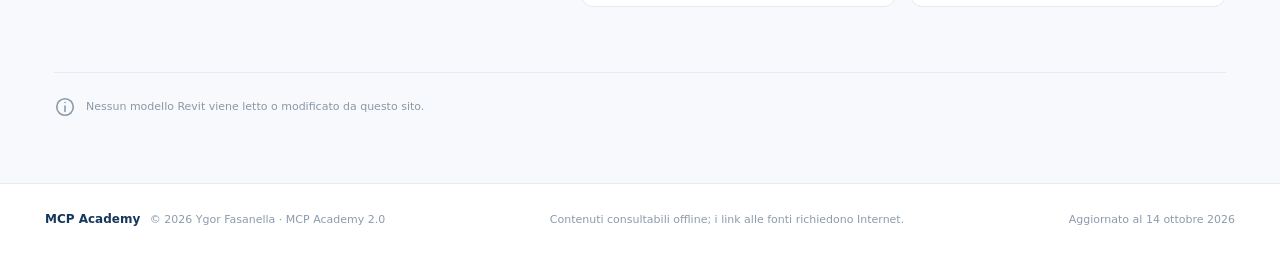
==== commit f336fc17: "Unify Academy header and show both course progress dashboards" ====
--- a/index.html
+++ b/index.html
@@ -27,6 +27,24 @@
 .prose .sim-content pre code{background:transparent;color:inherit;padding:0;font:inherit}
 @media(max-width:790px){.top-right>.nav-min:first-child{display:none}.top-inner{gap:7px}.top-right{flex-shrink:0}}
 @media(max-width:480px){.top-right{gap:0}.top-right>.nav-min{padding:8px 6px}.top-right>.nav-min:nth-child(4){display:none}.brand{gap:7px}.brand-text small{display:none}.brand-text{font-size:15px}.lang-switch button{padding:6px 8px}.mobile-menu{padding:6px}}
+
+/* Keep Progress reachable on narrow screens in both course headers. */
+@media(max-width:480px){.top-right>.nav-min:nth-child(2){display:none}.top-right>.nav-min:nth-child(4){display:flex}}
+
+/* Reused on both Academy tracks; data is read from their existing localStorage keys. */
+.academy-progress-grid{display:grid;grid-template-columns:repeat(2,minmax(0,1fr));gap:18px;margin:23px 0 29px}
+.academy-progress-card{background:#fff;border:1px solid #dce5ef;border-radius:14px;padding:22px;box-shadow:0 5px 22px rgba(22,52,90,.035);min-width:0}
+.academy-progress-head{display:flex;justify-content:space-between;align-items:center;gap:12px}
+.academy-progress-head h2{font-size:20px;letter-spacing:-.04em;margin:4px 0 0;color:#17365d}
+.academy-progress-head strong{font-size:28px;color:#17365d;white-space:nowrap;font-variant-numeric:tabular-nums}
+.academy-progress-overline{font-size:10px;letter-spacing:.12em;color:#7c8fa4;font-weight:750}
+.academy-course-meter{height:9px;border-radius:99px;overflow:hidden;background:#e7eef6;margin:17px 0 12px}
+.academy-course-meter span{display:block;height:100%;border-radius:inherit;background:linear-gradient(90deg,#55bfc0,#347fbb);transition:width .2s}
+.academy-progress-foot{display:flex;justify-content:space-between;gap:12px;flex-wrap:wrap;font-size:12px;color:#61758a}
+.academy-progress-foot b{color:#17365d}
+.academy-progress-note{font-size:11px;color:#687b90;margin:12px 0 0;line-height:1.5}
+.academy-progress-detail-heading{font-size:20px;letter-spacing:-.03em;margin:24px 0 16px;color:#17365d}
+@media(max-width:660px){.academy-progress-grid{grid-template-columns:1fr}.academy-progress-card{padding:18px}.academy-progress-head h2{font-size:19px}}
 
 </style>
 </head>
@@ -198,6 +216,72 @@
   ]
 };
 
+
+/* Shared Academy progress overview; independent track state, no external requests. */
+window.MCPAcademyProgress = (() => {
+  'use strict';
+  const ESSENTIALS_KEY = 'mcp-academy-progress-v1';
+  const ADVANCED_KEY = 'mcp-academy-advanced-v2';
+  const ESSENTIALS_LESSONS = ['e1','e2','e3','e4','e5'];
+  const ADVANCED_MODULES = [{"id":"m1","title":{"it":"Fondamenti MCP","en":"MCP foundations"},"lessons":["a1.1","a1.2","a1.3"]},{"id":"m2","title":{"it":"Architettura MCP","en":"MCP architecture"},"lessons":["a2.1","a2.2","a2.3"]},{"id":"m3","title":{"it":"Tools, Resources e Prompts","en":"Tools, Resources and Prompts"},"lessons":["a3.1","a3.2","a3.3"]},{"id":"m4","title":{"it":"Primo server MCP","en":"Your first MCP server"},"lessons":["a4.1","a4.2","a4.3"]},{"id":"m5","title":{"it":"MCP per Autodesk Revit","en":"MCP for Autodesk Revit"},"lessons":["a5.1","a5.2","a5.3"]},{"id":"m6","title":{"it":"Installazione e connessione a Revit","en":"Installing and connecting to Revit"},"lessons":["a6.1","a6.2","a6.3"]},{"id":"m7","title":{"it":"Laboratori BIM sul modello comune","en":"BIM labs using the shared model"},"lessons":["a7.1","a7.2","a7.3","a7.4","a7.5"]},{"id":"m8","title":{"it":"Sviluppare MCP personalizzati","en":"Developing custom MCP servers"},"lessons":["a8.1","a8.2","a8.3","a8.4","a8.5"]}];
+  const ADVANCED_IDS = ADVANCED_MODULES.flatMap(module => module.lessons);
+  function read(key) {
+    try { const value = JSON.parse(localStorage.getItem(key) || 'null');
+      return value && typeof value === 'object' ? value : {};
+    } catch (_) { return {}; }
+  }
+  function validCompleted(value, ids) {
+    if (!Array.isArray(value)) return [];
+    const valid = new Set(ids);
+    return [...new Set(value.filter(id => typeof id === 'string' && valid.has(id)))];
+  }
+  function snapshot() {
+    const e = read(ESSENTIALS_KEY);
+    const a = read(ADVANCED_KEY);
+    const essentials = validCompleted(e.completed, ESSENTIALS_LESSONS);
+    // Optional labs are deliberately excluded: only module lessons count.
+    const advanced = validCompleted(a.completed, ADVANCED_IDS);
+    const quizzes = a.quizzes && typeof a.quizzes === 'object' ? a.quizzes : {};
+    return {
+      essentials: {
+        completed: essentials.length, total: ESSENTIALS_LESSONS.length,
+        percent: Math.round(essentials.length / ESSENTIALS_LESSONS.length * 100),
+        best: Number.isFinite(Number(e.best)) ? Math.min(100,Math.max(0,Number(e.best))) : 0,
+        lessonIds: essentials
+      },
+      advanced: {
+        completed: advanced.length, total: ADVANCED_IDS.length,
+        percent: Math.round(advanced.length / ADVANCED_IDS.length * 100),
+        lessonIds: advanced,
+        passed: ADVANCED_MODULES.filter(m => Number(quizzes[m.id]) >= 80).length,
+        totalQuizzes: ADVANCED_MODULES.length,
+        modules: ADVANCED_MODULES.map(m => ({
+          id: m.id, title: m.title,
+          completed: m.lessons.filter(id => advanced.includes(id)).length,
+          total: m.lessons.length
+        }))
+      }
+    };
+  }
+  function cards(language = 'it') {
+    const it = language !== 'en';
+    const all = snapshot();
+    const entries = [
+      {id:'essentials', name:'Essentials', number:'01', href:'./index.html', info: it?'Quiz finale migliore':'Best final quiz', extra: all.essentials.best + '%', course:all.essentials},
+      {id:'advanced', name:'Advanced', number:'02', href:'./advanced.html', info: it?'Quiz dei moduli superati':'Module quizzes passed', extra:all.advanced.passed + '/' + all.advanced.totalQuizzes, course:all.advanced}
+    ];
+    return '<section class="academy-progress-grid" aria-label="' + (it?'Progressi dei percorsi':'Course progress') + '">' + entries.map(entry =>
+      '<article class="academy-progress-card" data-course="'+entry.id+'">' +
+        '<div class="academy-progress-head"><div><span class="academy-progress-overline">'+entry.number+' / '+(it?'PERCORSO':'TRACK')+'</span><h2>MCP '+entry.name+'</h2></div><strong>'+entry.course.percent+'%</strong></div>' +
+        '<div class="academy-course-meter" role="progressbar" aria-label="MCP '+entry.name+'" aria-valuemin="0" aria-valuemax="100" aria-valuenow="'+entry.course.percent+'"><span style="width:'+entry.course.percent+'%"></span></div>' +
+        '<div class="academy-progress-foot"><span>'+entry.course.completed+' / '+entry.course.total+' '+(it?'lezioni completate':'lessons completed')+'</span><span>'+entry.info+': <b>'+entry.extra+'</b></span></div>' +
+        (entry.id==='advanced'?'<p class="academy-progress-note">'+(it?'I laboratori facoltativi non influenzano questa percentuale.':'Optional labs do not affect this percentage.')+'</p>':'') +
+      '</article>'
+    ).join('') + '</section>';
+  }
+  return {snapshot, cards};
+})();
+
 /* MCP Academy — standalone application, no network calls or paid services. */
 (function () {
   'use strict';
@@ -232,6 +316,7 @@
   const inline = str => esc(str).replace(/\*\*(.+?)\*\*/g,'<strong>$1</strong>').replace(/`([^`]+)`/g,'<code>$1</code>');
   const currentLesson = () => D.lessons.find(l=>l.id===state.lessonId) || D.lessons[0];
   function progress() { return Math.round((state.completed.length / D.lessons.length)*100); }
+  function advancedProgress() { return window.MCPAcademyProgress.snapshot().advanced; }
   function showToast(message) { ui.toast=message; render(); clearTimeout(toastTimer); toastTimer=setTimeout(()=>{ui.toast='';render()},3500); }
   function gotoLesson(id, step=0) { const lesson=D.lessons.find(l=>l.id===id); if(!lesson)return;state.lessonId=id;state.step=Math.max(0,Math.min(step,lesson.steps.length-1));state.view='course';ui.menu=false;ui.modal=null;ui.quizSubmitted=false;save();render();scrollTop(); }
   function scrollTop() { window.scrollTo({top:0,behavior:'instant'}); }
@@ -241,7 +326,7 @@
   }
   function header(){return `<header class="topbar"><div class="top-inner"><button class="brand" data-action="home" aria-label="MCP Academy — ${t('home')}"><span class="brand-mark">M<span>.</span></span><span class="brand-text">MCP <strong>Academy</strong><small>LEARNING PLATFORM</small></span></button><div class="top-right"><button class="nav-min" data-action="home">${t('home')}</button><button class="nav-min" data-action="search">${icon('search',17)}<span>${t('search')}</span></button><button class="nav-min" data-action="glossary">${icon('book',17)}<span>${t('glossary')}</span></button><button class="nav-min" data-action="progress">${icon('award',17)}<span>${t('progressLink')}</span></button><div class="lang-switch" role="group" aria-label="Language"><button data-action="lang" data-value="it" class="${state.lang==='it'?'on':''}" aria-pressed="${state.lang==='it'}">IT</button><button data-action="lang" data-value="en" class="${state.lang==='en'?'on':''}" aria-pressed="${state.lang==='en'}">EN</button></div><button class="mobile-menu" data-action="toggleMenu" aria-label="${t('menu')}">${icon('menu')}</button></div></div></header>`;}
   function footer(){return `<footer class="footer"><div class="footer-inner"><div><strong>MCP Academy</strong> <span>© 2026 Ygor Fasanella · MCP Academy 2.0</span></div><span>${t('offline')}</span><span>${t('version')}</span></div></footer>`}
-  function home(){let isStarted=state.completed.length>0||state.lessonId!=='e1'||state.step>0;return `<main class="home-main"><section class="hero"><div class="hero-content"><span class="eyebrow"><span class="dot"></span> INTERACTIVE ACADEMY · BIM & AI</span><h1>${state.lang==='it'?'Comprendi <em>il protocollo.</em><br>Esplora <em>le possibilità.</em>':'Understand <em>the protocol.</em><br>Connect <em>the possibilities.</em>'}</h1><p>${t('lead')}</p><div class="hero-actions"><button class="btn btn-primary" data-action="resume">${isStarted?t('resume'):t('begin')} ${icon('arrow')}</button><button class="btn btn-ghost" data-action="glossary">${t('glossary')} ${icon('book',17)}</button></div><div class="hero-metrics"><span>${icon('clock',17)} ${t('time')}</span><span>${icon('globe',17)} ${t('langs')}</span><span>${icon('check',17)} ${t('free')}</span></div></div><div class="hero-visual" aria-label="MCP conceptual architecture"><div class="connection-frame"><div class="diagram-heading">MODEL CONTEXT PROTOCOL</div><div class="demo-chip"><span class="chip-ico cyan">${icon('brain',19)}</span><div><strong>${state.lang==='it'?'Host AI':'AI Host'}</strong><small>Claude Desktop</small></div></div><div class="connector-line"><span>MCP</span></div><div class="demo-chip"><span class="chip-ico purple">${icon('server',19)}</span><div><strong>MCP Server</strong><small>Tools · Resources · Prompts</small></div></div><div class="connector-line"><span>API</span></div><div class="demo-chip"><span class="chip-ico amber">${icon('building',19)}</span><div><strong>Revit</strong><small>${state.lang==='it'?'Dati BIM e operazioni':'BIM data & operations'}</small></div></div><div class="diagram-footer">${state.lang==='it'?'Strutturato • Esplorabile • Verificabile':'Structured • Discoverable • Verifiable'}</div></div></div></section><section class="section"><div class="section-label">${state.lang==='it'?'01 / PERCORSI FORMATIVI':'01 / LEARNING PATHS'}</div><div class="section-head"><h2>${t('choose')}</h2><p>${t('about')}</p></div><div class="track-grid"><article class="track-card selected"><div class="track-top"><span class="track-symbol">${icon('bolt',23)}</span><span class="status available">${t('badgeAvailable')}</span></div><div class="track-heading"><span>01 — FOUNDATION</span><h3>MCP Essentials</h3></div><p>${t('requires')}</p><div class="track-spec"><span>${icon('clock',17)} 30 min</span><span>${icon('book',17)} 5 ${t('lessons')}</span></div><div class="track-progress"><div><span>${t('progress')}</span><b>${progress()}%</b></div><div class="meter"><span style="width:${progress()}%"></span></div></div><button class="btn btn-primary track-btn" data-action="resume">${isStarted?t('resume'):t('begin')} ${icon('arrow')}</button></article><article class="track-card"><div class="track-top"><span class="track-symbol">${icon('layers',24)}</span><span class="status available">${t('badgeAvailable')}</span></div><div class="track-heading"><span>02 — IN DEPTH</span><h3>MCP Advanced</h3></div><p>${t('advancedDetail')}</p><div class="track-spec"><span>${icon('clock',17)} 6–8 h</span><span>${icon('book',17)} 8 ${t('course')}</span></div><a class="btn btn-primary track-btn" href="./advanced.html">${state.lang==='it'?'Apri Advanced →':'Open Advanced →'}</a></article></div></section><section class="section about-grid"><div><div class="section-label">${state.lang==='it'?'02 / ESPERIENZA DIDATTICA':'02 / YOUR LEARNING EXPERIENCE'}</div><h2>${t('how')}</h2><p>${t('howText')}</p></div><div class="feature-grid"><div class="feature">${icon('layers')}<h4>${state.lang==='it'?'Passaggi guidati':'Guided steps'}</h4><p>${state.lang==='it'?'Una spiegazione alla volta, con navigazione libera.':'One concept at a time, with free navigation.'}</p></div><div class="feature">${icon('play')}<h4>${state.lang==='it'?'Diagrammi interattivi':'Interactive diagrams'}</h4><p>${state.lang==='it'?'Scopri il flusso reale delle richieste MCP.':'Explore how MCP requests travel.'}</p></div><div class="feature">${icon('award')}<h4>${state.lang==='it'?'Verifiche delle conoscenze':'Knowledge checks'}</h4><p>${state.lang==='it'?'Feedback motivato e quiz conclusivo.':'Explanatory feedback and a final quiz.'}</p></div><div class="feature">${icon('download')}<h4>${state.lang==='it'?'Disponibile offline':'Offline-first'}</h4><p>${state.lang==='it'?'Nessun account e nessuna dipendenza cloud per studiare.':'No account or cloud dependency for learning.'}</p></div></div></section><section class="section note-section"><div>${icon('info',22)}<p>${t('noModel')}</p></div></section></main>`}
+  function home(){let isStarted=state.completed.length>0||state.lessonId!=='e1'||state.step>0;return `<main class="home-main"><section class="hero"><div class="hero-content"><span class="eyebrow"><span class="dot"></span> INTERACTIVE ACADEMY · BIM & AI</span><h1>${state.lang==='it'?'Comprendi <em>il protocollo.</em><br>Esplora <em>le possibilità.</em>':'Understand <em>the protocol.</em><br>Connect <em>the possibilities.</em>'}</h1><p>${t('lead')}</p><div class="hero-actions"><button class="btn btn-primary" data-action="resume">${isStarted?t('resume'):t('begin')} ${icon('arrow')}</button><button class="btn btn-ghost" data-action="glossary">${t('glossary')} ${icon('book',17)}</button></div><div class="hero-metrics"><span>${icon('clock',17)} ${t('time')}</span><span>${icon('globe',17)} ${t('langs')}</span><span>${icon('check',17)} ${t('free')}</span></div></div><div class="hero-visual" aria-label="MCP conceptual architecture"><div class="connection-frame"><div class="diagram-heading">MODEL CONTEXT PROTOCOL</div><div class="demo-chip"><span class="chip-ico cyan">${icon('brain',19)}</span><div><strong>${state.lang==='it'?'Host AI':'AI Host'}</strong><small>Claude Desktop</small></div></div><div class="connector-line"><span>MCP</span></div><div class="demo-chip"><span class="chip-ico purple">${icon('server',19)}</span><div><strong>MCP Server</strong><small>Tools · Resources · Prompts</small></div></div><div class="connector-line"><span>API</span></div><div class="demo-chip"><span class="chip-ico amber">${icon('building',19)}</span><div><strong>Revit</strong><small>${state.lang==='it'?'Dati BIM e operazioni':'BIM data & operations'}</small></div></div><div class="diagram-footer">${state.lang==='it'?'Strutturato • Esplorabile • Verificabile':'Structured • Discoverable • Verifiable'}</div></div></div></section><section class="section"><div class="section-label">${state.lang==='it'?'01 / PERCORSI FORMATIVI':'01 / LEARNING PATHS'}</div><div class="section-head"><h2>${t('choose')}</h2><p>${t('about')}</p></div><div class="track-grid"><article class="track-card selected"><div class="track-top"><span class="track-symbol">${icon('bolt',23)}</span><span class="status available">${t('badgeAvailable')}</span></div><div class="track-heading"><span>01 — FOUNDATION</span><h3>MCP Essentials</h3></div><p>${t('requires')}</p><div class="track-spec"><span>${icon('clock',17)} 30 min</span><span>${icon('book',17)} 5 ${t('lessons')}</span></div><div class="track-progress"><div><span>${t('progress')}</span><b>${progress()}%</b></div><div class="meter"><span style="width:${progress()}%"></span></div></div><button class="btn btn-primary track-btn" data-action="resume">${isStarted?t('resume'):t('begin')} ${icon('arrow')}</button></article><article class="track-card"><div class="track-top"><span class="track-symbol">${icon('layers',24)}</span><span class="status available">${t('badgeAvailable')}</span></div><div class="track-heading"><span>02 — IN DEPTH</span><h3>MCP Advanced</h3></div><p>${t('advancedDetail')}</p><div class="track-spec"><span>${icon('clock',17)} 6–8 h</span><span>${icon('book',17)} 8 ${t('course')}</span></div><div class="track-progress"><div><span>${t('progress')}</span><b>${advancedProgress().percent}%</b></div><div class="meter" role="progressbar" aria-label="MCP Advanced" aria-valuemin="0" aria-valuemax="100" aria-valuenow="${advancedProgress().percent}"><span style="width:${advancedProgress().percent}%"></span></div></div><a class="btn btn-primary track-btn" href="./advanced.html">${state.lang==='it'?'Apri Advanced →':'Open Advanced →'}</a></article></div></section><section class="section about-grid"><div><div class="section-label">${state.lang==='it'?'02 / ESPERIENZA DIDATTICA':'02 / YOUR LEARNING EXPERIENCE'}</div><h2>${t('how')}</h2><p>${t('howText')}</p></div><div class="feature-grid"><div class="feature">${icon('layers')}<h4>${state.lang==='it'?'Passaggi guidati':'Guided steps'}</h4><p>${state.lang==='it'?'Una spiegazione alla volta, con navigazione libera.':'One concept at a time, with free navigation.'}</p></div><div class="feature">${icon('play')}<h4>${state.lang==='it'?'Diagrammi interattivi':'Interactive diagrams'}</h4><p>${state.lang==='it'?'Scopri il flusso reale delle richieste MCP.':'Explore how MCP requests travel.'}</p></div><div class="feature">${icon('award')}<h4>${state.lang==='it'?'Verifiche delle conoscenze':'Knowledge checks'}</h4><p>${state.lang==='it'?'Feedback motivato e quiz conclusivo.':'Explanatory feedback and a final quiz.'}</p></div><div class="feature">${icon('download')}<h4>${state.lang==='it'?'Disponibile offline':'Offline-first'}</h4><p>${state.lang==='it'?'Nessun account e nessuna dipendenza cloud per studiare.':'No account or cloud dependency for learning.'}</p></div></div></section><section class="section note-section"><div>${icon('info',22)}<p>${t('noModel')}</p></div></section></main>`}
   function sidebar() {return `<aside class="sidebar ${ui.menu?'mobile-open':''}" aria-label="${t('lessons')}"><div class="side-head"><span class="side-tag">COURSE 01</span><h2>Essentials</h2><p>${t('time')} · 5 ${t('lessons')}</p></div><div class="side-progress"><div><span>${t('progress')}</span><strong>${progress()}%</strong></div><div class="meter"><span style="width:${progress()}%"></span></div></div><nav class="lesson-list" aria-label="Essentials lessons">${D.lessons.map((l,i)=>`<button class="lesson-link ${l.id===state.lessonId?'active':''}" data-action="lesson" data-id="${l.id}" ${l.id===state.lessonId?'aria-current="page"':''}><span class="lesson-number">${state.completed.includes(l.id)?icon('check',15):String(i+1).padStart(2,'0')}</span><span class="lesson-link-text"><strong>${esc(txt(l.title))}</strong><small>${l.mins} min · ${l.steps.length} ${t('steps')}</small></span></button>`).join('')}</nav><div class="side-footer"><button data-action="home" class="side-bottom">${icon('back',17)} ${t('home')}</button><span>${t('notes')}</span></div></aside>`}
   function renderBlock(b,idx) {switch(b.type){
     case 'p':return `<p>${inline(b.text)}</p>`;
@@ -273,7 +358,7 @@
     return `<main class="reader"><div class="reader-layout">${sidebar()}<section class="reading" id="lesson-main"><div class="reader-crumb"><span>ESSENTIALS</span><span class="crumb-sep">/</span><span>${String(lessonIndex+1).padStart(2,'0')}</span><span class="crumb-sep">/</span><strong>${esc(txt(lesson.title))}</strong></div><div class="lesson-cover"><div class="lesson-meta"><span>${t('course')} 01 / ${t('lessons')} ${lessonIndex+1}</span><span>${icon('clock',16)} ${lesson.mins} min</span></div><h1>${esc(txt(lesson.title))}</h1><p>${esc(txt(lesson.subtitle))}</p><details class="learning-goals"><summary>${icon('award',18)} ${t('goals')}</summary><ul>${lesson.goals[state.lang].map(goal=>`<li>${esc(goal)}</li>`).join('')}</ul></details></div><div class="stepbar"><div class="step-status"><span>${t('step')} ${state.step+1} ${t('of')} ${lesson.steps.length}</span><strong>${esc(txt(step.title))}</strong></div><div class="step-dots">${lesson.steps.map((s,i)=>`<button class="step-pill ${i===state.step?'current':''}" data-action="step" data-index="${i}" ${i===state.step?'aria-current="step"':''} title="${esc(txt(s.title))}" aria-label="${t('step')} ${i+1}: ${esc(txt(s.title))}">${i+1}</button>`).join('')}</div></div><article class="lesson-article"><div class="step-kicker">${t('step')} ${String(state.step+1).padStart(2,'0')} / ${String(lesson.steps.length).padStart(2,'0')}</div><h2>${esc(txt(step.title))}</h2><div class="prose">${step.blocks[state.lang].map(renderBlock).join('')}</div></article><div class="lesson-bottom"><div class="lesson-bottom-head">${finished?`<span class="completion done">${icon('check',17)} ${t('finished')}</span>`:`<span class="completion">${icon('book',17)} ${t('notYet')}</span>`}<button class="link-btn" data-action="print">${icon('print',16)} ${t('print')}</button></div><div class="lesson-controls"><button class="btn btn-outline" data-action="previous" ${lessonIndex===0&&state.step===0?'disabled':''}>${icon('back',18)} ${t('previous')}</button><div class="right-controls">${last&&!finished?`<button class="btn btn-soft" data-action="finish" ${!canFinish?'disabled':''}>${t('finish')} ${icon('check',17)}</button>`:''}${!last||lessonIndex<D.lessons.length-1?`<button class="btn btn-primary" data-action="next">${last?t('nextLesson'):t('next')} ${icon('arrow',18)}</button>`:''}</div></div>${last&&!canFinish?`<p class="finish-note">${t('passFirst')}</p>`:''}</div><div class="reader-outro">${t('version')} · <button data-action="sources">${t('sources')} ↗</button></div></section></div></main>`}
   function searchPage(){const q=ui.search.trim().toLowerCase();let matches=[];for(let l of D.lessons){for(let i=0;i<l.steps.length;i++){const s=l.steps[i];const summary=s.blocks[state.lang].filter(b=>b.type==='p').map(b=>b.text).join(' ');const val=[txt(l.title),txt(s.title),summary].join(' ').toLowerCase();if(!q||val.includes(q)) matches.push({l,s,i,summary});}}return `<main class="utility-page"><button class="back-link" data-action="resume">${icon('back',16)} Essentials</button><div class="utility-head"><span class="section-label">INDEX / SEARCH</span><h1>${t('search')}</h1><p>${t('searchHint')}</p></div><label class="search-wrap">${icon('search',21)}<input id="site-search" type="search" autocomplete="off" placeholder="${t('searchPlaceholder')}" value="${esc(ui.search)}" aria-label="${t('search')}"/></label><div class="search-results">${matches.length?matches.map(x=>`<button class="search-result" data-action="goto" data-id="${x.l.id}" data-index="${x.i}"><span>${esc(txt(x.l.title))} / ${x.i+1}</span><strong>${esc(txt(x.s.title))}</strong><p>${esc(x.summary.replace(/\*\*/g,'').slice(0,170))}…</p>${icon('arrow',18)}</button>`).join(''):`<p class="empty-state">${t('searchEmpty')}</p>`}</div></main>`}
   function sourcesPage(){return `<main class="utility-page"><button class="back-link" data-action="resume">${icon('back',16)} Essentials</button><div class="utility-head"><span class="section-label">REFERENCES</span><h1>${t('sources')}</h1><p>${t('sourceIntro')}</p></div><div class="reference-list">${D.sources.map(s=>`<a href="${esc(s.url)}" target="_blank" rel="noopener noreferrer"><div>${icon('file',20)}<span>${esc(s.title)}</span></div>${icon('arrow',18)}</a>`).join('')}</div><p class="offline-hint">${t('offline')}</p></main>`}
-  function progressPage(){return `<main class="utility-page"><button class="back-link" data-action="resume">${icon('back',16)} Essentials</button><div class="utility-head"><span class="section-label">YOUR LEARNING</span><h1>${t('progressLink')}</h1><p>${t('backup')}</p></div><div class="progress-summary"><div class="progress-ring" style="--p:${progress()}%"><div><strong>${progress()}%</strong><span>Essentials</span></div></div><div class="summary-stats"><div><span>${t('lessons')} ${t('done')}</span><strong>${state.completed.length} / ${D.lessons.length}</strong></div><div><span>${t('quizBest')}</span><strong>${state.best}%</strong></div><div><span>${t('passed')}</span><strong>${state.best>=80?'✓':'—'}</strong></div></div></div><div class="progress-lessons">${D.lessons.map((l,i)=>`<button data-action="lesson" data-id="${l.id}"><span class="status-round ${state.completed.includes(l.id)?'checked':''}">${state.completed.includes(l.id)?icon('check',15):i+1}</span><span>${esc(txt(l.title))}</span><strong>${state.completed.includes(l.id)?t('finished'):t('notYet')}</strong>${icon('arrow',17)}</button>`).join('')}</div><div class="data-controls"><button class="btn btn-outline" data-action="export">${icon('download',17)} ${t('export')}</button><button class="btn btn-outline" data-action="import">${icon('upload',17)} ${t('import')}</button><button class="btn btn-danger" data-action="reset">${icon('rotate',17)} ${t('reset')}</button><input type="file" id="import-file" accept="application/json,.json" hidden /></div></main>`}
+  function progressPage(){return `<main class="utility-page"><button class="back-link" data-action="home">${icon('back',16)} ${t('home')}</button><div class="utility-head"><span class="section-label">YOUR LEARNING</span><h1>${t('progressLink')}</h1><p>${t('backup')}</p></div>${window.MCPAcademyProgress.cards(state.lang)}<h2 class="academy-progress-detail-heading">${state.lang==='it'?'Dettaglio Essentials':'Essentials details'}</h2><div class="progress-lessons">${D.lessons.map((l,i)=>`<button data-action="lesson" data-id="${l.id}"><span class="status-round ${state.completed.includes(l.id)?'checked':''}">${state.completed.includes(l.id)?icon('check',15):i+1}</span><span>${esc(txt(l.title))}</span><strong>${state.completed.includes(l.id)?t('finished'):t('notYet')}</strong>${icon('arrow',17)}</button>`).join('')}</div><div class="data-controls"><button class="btn btn-outline" data-action="export">${icon('download',17)} ${t('export')}</button><button class="btn btn-outline" data-action="import">${icon('upload',17)} ${t('import')}</button><button class="btn btn-danger" data-action="reset">${icon('rotate',17)} ${t('reset')}</button><input type="file" id="import-file" accept="application/json,.json" hidden /></div></main>`}
   function modal(){if(ui.modal!=='glossary')return '';let q=ui.glossary.trim().toLowerCase();let items=D.glossary.filter(g=>(g.term+' '+g[state.lang]).toLowerCase().includes(q));return `<div class="modal-backdrop" data-action="closeBackdrop"><div class="modal-panel" role="dialog" aria-modal="true" aria-labelledby="glossary-title"><div class="modal-head"><div><span class="section-label">REFERENCE</span><h2 id="glossary-title">${t('glossary')}</h2><p>${t('glossaryHint')}</p></div><button data-action="closeModal" class="close-btn" aria-label="${t('hide')}">${icon('close')}</button></div><label class="search-wrap">${icon('search',20)}<input id="glossary-search" type="search" value="${esc(ui.glossary)}" placeholder="${t('glossaryPlaceholder')}" aria-label="${t('glossary')}"/></label><div class="glossary-list">${items.length?items.map(g=>`<div class="glossary-item"><h3>${esc(g.term)}</h3><p>${esc(g[state.lang])}</p></div>`).join(''):`<p class="empty-state">${t('noTerm')}</p>`}</div></div></div>`}
   function render(){document.documentElement.lang=state.lang; document.title = state.view==='course'?`${txt(currentLesson().title)} — MCP Academy`:'MCP Academy — Essentials';root.innerHTML=header()+(state.view==='home'?home():state.view==='course'?reader():state.view==='search'?searchPage():state.view==='progress'?progressPage():state.view==='sources'?sourcesPage():home())+footer()+modal()+(ui.toast?`<div class="toast" role="status">${icon('check',18)} ${esc(ui.toast)}</div>`:'');}
   function action(name,el){switch(name){
@@ -285,7 +370,7 @@
     case 'next':{let l=currentLesson(),i=D.lessons.indexOf(l);if(state.step<l.steps.length-1)state.step++;else if(i<D.lessons.length-1){state.lessonId=D.lessons[i+1].id;state.step=0;}save();render();scrollTop();break;}
     case 'previous':{let l=currentLesson(),i=D.lessons.indexOf(l);if(state.step>0)state.step--;else if(i>0){let prev=D.lessons[i-1];state.lessonId=prev.id;state.step=prev.steps.length-1;}save();render();scrollTop();break;}
     case 'finish':if(state.lessonId==='e5'&&state.best<80){showToast(t('passFirst'));break;}if(!state.completed.includes(state.lessonId))state.completed.push(state.lessonId);save();showToast(t('lessonDone'));break;
-    case 'lang':state.lang=el.dataset.value;save();render();break;
+    case 'lang':state.lang=el.dataset.value;save();try{const key='mcp-academy-advanced-v2';const advanced=JSON.parse(localStorage.getItem(key)||'null');if(advanced&&typeof advanced==='object'){advanced.lang=state.lang;localStorage.setItem(key,JSON.stringify(advanced));}}catch(_){}render();break;
     case 'search':state.view='search';ui.search='';render();scrollTop();document.getElementById('site-search')?.focus();break;
     case 'sources':state.view='sources';render();scrollTop();break;
     case 'glossary':ui.modal='glossary';ui.glossary='';render();document.getElementById('glossary-search')?.focus();break;
@@ -313,6 +398,7 @@
   document.addEventListener('input',e=>{if(e.target.id==='site-search'){let pos=e.target.selectionStart;ui.search=e.target.value;render();let inp=document.getElementById('site-search');inp?.focus();inp?.setSelectionRange(pos,pos);}if(e.target.id==='glossary-search'){let pos=e.target.selectionStart;ui.glossary=e.target.value;render();let inp=document.getElementById('glossary-search');inp?.focus();inp?.setSelectionRange(pos,pos);}});
   document.addEventListener('change',async e=>{if(e.target.matches('input[data-quiz-index]')){ui.quizAnswers[Number(e.target.dataset.quizIndex)]=Number(e.target.value);render();} if(e.target.id==='import-file'&&e.target.files?.[0]){try{let imported=JSON.parse(await e.target.files[0].text());const ids=D.lessons.map(l=>l.id);if(imported.format!=='MCP_Academy_Progress'||imported.schema!==1||!Array.isArray(imported.completed)||!imported.completed.every(id=>ids.includes(id))||!Number.isFinite(imported.best)||imported.best<0||imported.best>100||!ids.includes(imported.lessonId)||!Number.isInteger(imported.step))throw new Error('invalid');state.completed=[...new Set(imported.completed)];state.best=imported.best;state.lessonId=imported.lessonId;state.step=Math.max(0,Math.min(imported.step,currentLesson().steps.length-1));save();showToast(t('imported'));}catch(err){showToast(t('invalid'));}e.target.value='';}});
   document.addEventListener('keydown',e=>{if(e.key==='Escape'&&ui.modal){ui.modal=null;render();}});
+  window.addEventListener('storage',e=>{if((e.key==='mcp-academy-advanced-v2'||e.key==='mcp-academy-progress-v1')&&(state.view==='home'||state.view==='progress'))render();});
   render();
 })();
 
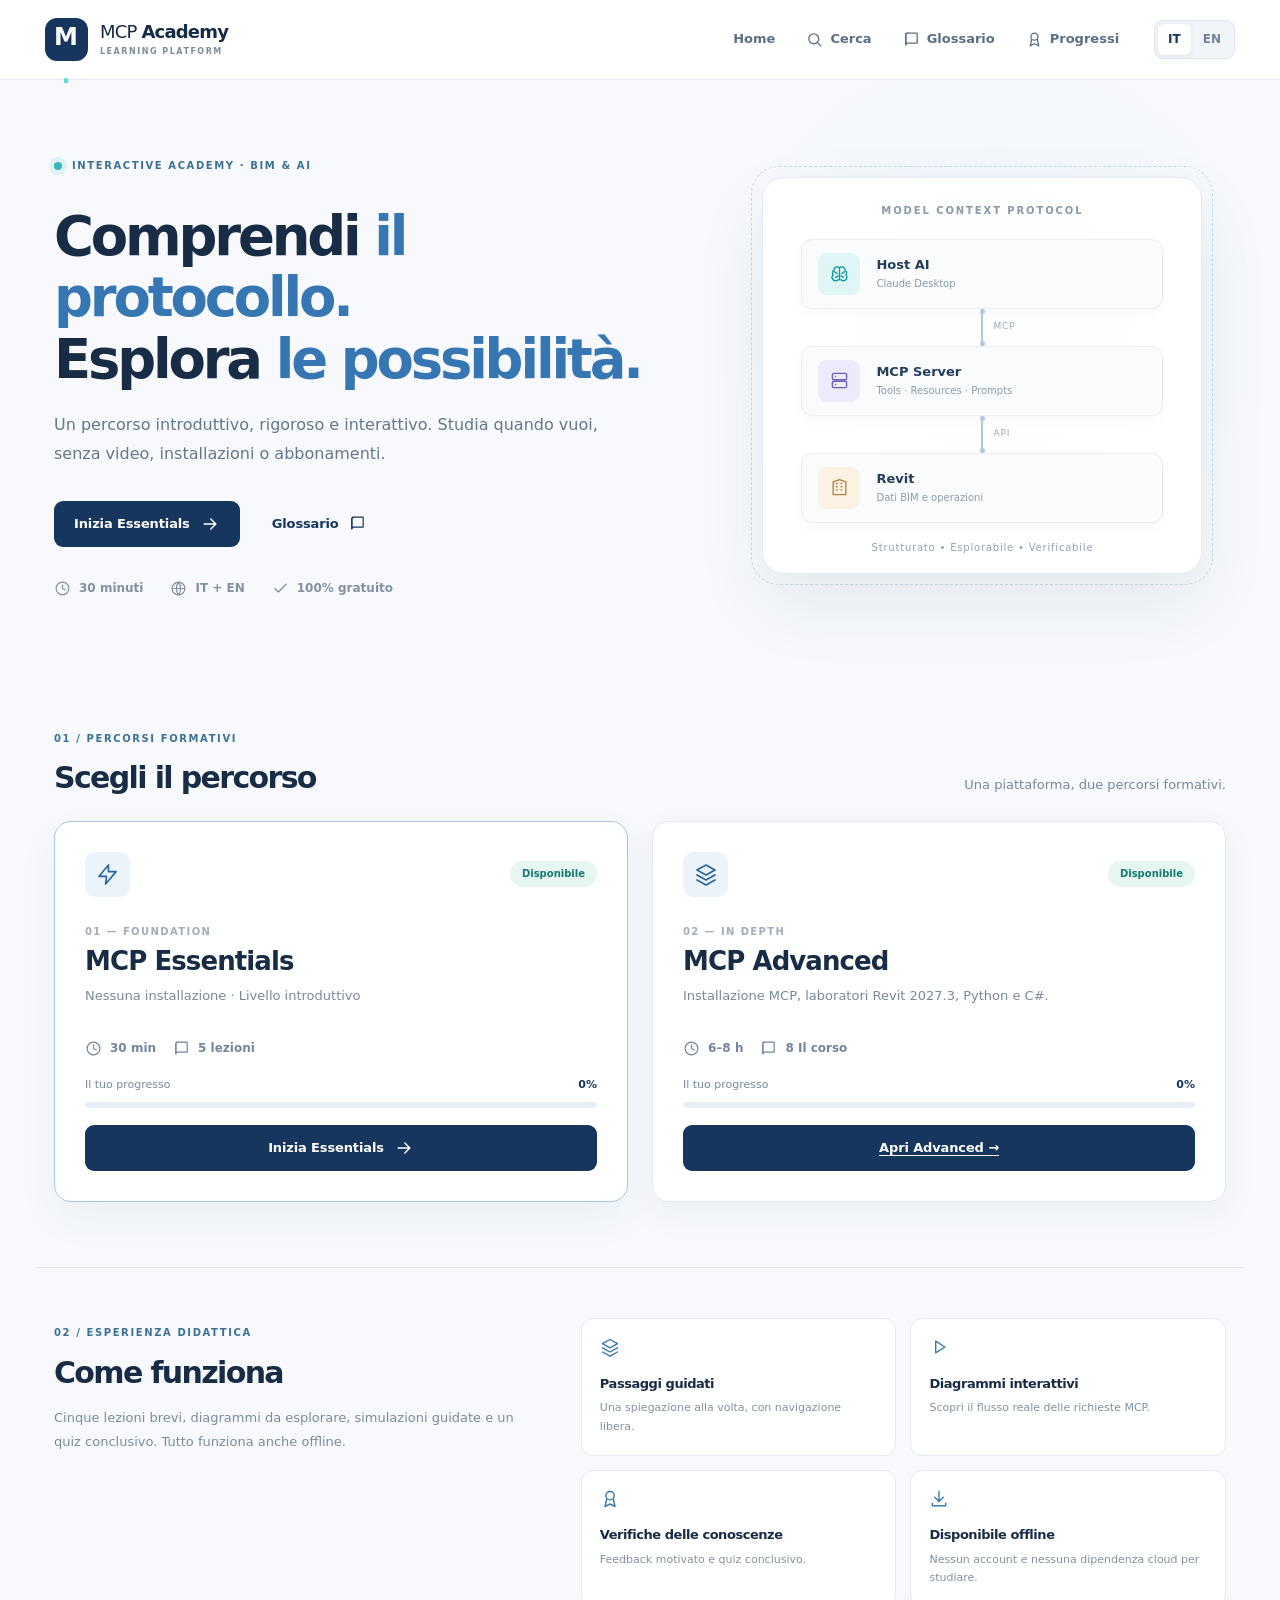
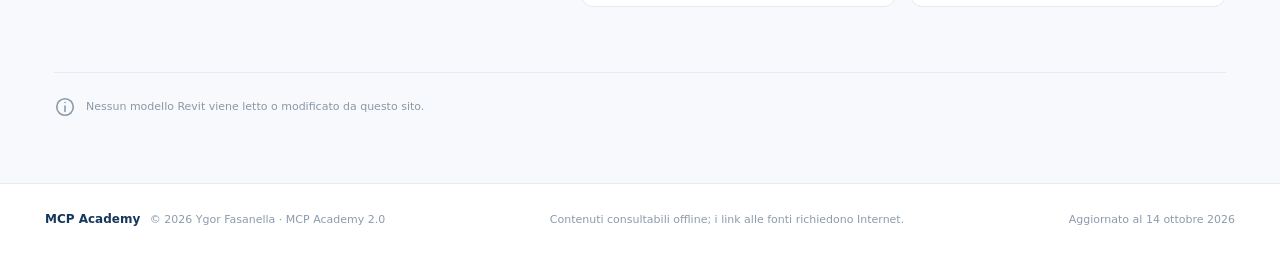
==== commit 9798d128: "Unify Academy toolbar and course-specific progress cards" ====
--- a/index.html
+++ b/index.html
@@ -31,6 +31,9 @@
 /* Keep Progress reachable on narrow screens in both course headers. */
 @media(max-width:480px){.top-right>.nav-min:nth-child(2){display:none}.top-right>.nav-min:nth-child(4){display:flex}}
 
+/* The three global Academy tools remain available in mobile navigation. */
+@media(max-width:480px){.topbar .top-right>.nav-min:nth-child(2),.topbar .top-right>.nav-min:nth-child(4){display:flex}.topbar .brand-text{display:none}.topbar .top-inner{gap:4px}}
+
 /* Reused on both Academy tracks; data is read from their existing localStorage keys. */
 .academy-progress-grid{display:grid;grid-template-columns:repeat(2,minmax(0,1fr));gap:18px;margin:23px 0 29px}
 .academy-progress-card{background:#fff;border:1px solid #dce5ef;border-radius:14px;padding:22px;box-shadow:0 5px 22px rgba(22,52,90,.035);min-width:0}
@@ -45,6 +48,121 @@
 .academy-progress-note{font-size:11px;color:#687b90;margin:12px 0 0;line-height:1.5}
 .academy-progress-detail-heading{font-size:20px;letter-spacing:-.03em;margin:24px 0 16px;color:#17365d}
 @media(max-width:660px){.academy-progress-grid{grid-template-columns:1fr}.academy-progress-card{padding:18px}.academy-progress-head h2{font-size:19px}}
+
+/* Cross-track Academy Search, Glossary and Advanced-style Progress page. */
+body.academy-global-page #app > main,body.academy-global-page #adv-root > main,
+body.academy-global-page #app > footer,body.academy-global-page #adv-root > footer{display:none!important}
+body.academy-global-dialog{overflow:hidden}
+#academy-global-ui{font-family:Inter,'Segoe UI',system-ui,sans-serif;color:#142b46;--ag-navy:#17365d;--ag-border:#dfe7ef;--ag-muted:#6c7e91}
+#academy-global-ui *{box-sizing:border-box}
+#academy-global-ui button,#academy-global-ui input{font:inherit}
+#academy-global-ui button{cursor:pointer}
+#academy-global-ui :focus-visible{outline:3px solid #67b6da;outline-offset:3px}
+.ag-utility-page{max-width:850px;margin:0 auto;padding:54px 26px 100px;min-height:calc(100vh - 145px)}
+.ag-advanced-utility{max-width:1080px;margin:auto;padding:42px 28px 100px;min-height:calc(100vh - 145px)}
+.ag-back{border:0;background:none;display:flex;align-items:center;gap:8px;color:#487da5;font-size:12px!important;font-weight:750!important;padding:0!important;margin-bottom:38px;cursor:pointer}
+.ag-overline{font-size:11px;letter-spacing:.16em;font-weight:800;color:#377ba7}
+.ag-utility-head h1{font-size:41px;letter-spacing:-.05em;margin:10px 0 12px;line-height:1.17}
+.ag-utility-head>p{font-size:14px;color:var(--ag-muted);line-height:1.7;margin:0 0 28px}
+.ag-search-wrap{display:flex;align-items:center;gap:14px;padding:0 18px;background:white;border:1px solid #dce5ee;border-radius:12px;box-shadow:0 6px 20px #12304c0a;height:56px;color:#6e8498}
+.ag-search-wrap:focus-within{border-color:#5e9ac5;box-shadow:0 0 0 3px #a5d1ea50}
+.ag-search-wrap input{background:transparent;border:0;outline:none;flex:1;min-width:0;color:#203956;font-size:14px}
+.ag-result-count{margin:23px 0 13px;color:#6a8299;font-size:12px}
+.ag-search-results{display:flex;flex-direction:column;gap:9px}
+.ag-search-result{display:block;position:relative;text-decoration:none;color:#142b46;border:1px solid #e0e7ef;background:#fff;border-radius:11px;padding:16px 45px 16px 18px;transition:border-color .18s,box-shadow .18s}
+.ag-search-result:hover{border-color:#8abce0;box-shadow:0 7px 22px #153d5d12}
+.ag-result-meta{display:flex;align-items:center;gap:10px;flex-wrap:wrap;color:#7b889a;font-size:11px;margin-bottom:7px}
+.ag-course-chip{background:#eaf4fb;color:#246799;border-radius:5px;padding:4px 7px;font-size:10px;font-weight:750}
+.ag-search-result strong{display:block;font-size:15px}
+.ag-search-result p{font-size:12px;color:#6b7c8f;line-height:1.65;margin:7px 0 0}
+.ag-result-arrow{position:absolute;right:17px;top:43%;color:#3d7da5}
+.ag-empty{border:1px dashed #cbd8e3;padding:26px;border-radius:10px;color:#7a8798}
+.ag-backdrop{position:fixed;inset:0;z-index:1000;background:#13294186;display:flex;align-items:center;justify-content:center;padding:24px}
+.ag-modal-panel{width:min(690px,100%);max-height:min(86vh,790px);background:#fff;border-radius:18px;padding:27px 30px 18px;box-shadow:0 30px 95px #112b4690;display:flex;flex-direction:column;min-height:0}
+.ag-modal-head{display:flex;align-items:flex-start;justify-content:space-between;gap:14px;margin-bottom:20px}
+.ag-modal-head h2{font-size:31px;letter-spacing:-.055em;margin:6px 0 8px}
+.ag-modal-head p{margin:0;color:#6c7e90;font-size:13px;line-height:1.6}
+.ag-modal-close{display:grid;place-items:center;background:#f0f5f9;border:0;border-radius:9px;width:37px;height:37px;flex-shrink:0;color:#31516d}
+.ag-modal-panel .ag-search-wrap{flex-shrink:0;height:49px}
+.ag-glossary-list{overflow-y:auto;min-height:0;flex:1;padding:8px 1px 12px;margin-top:12px}
+.ag-term{padding:16px 3px;border-bottom:1px solid #edf0f4}
+.ag-term h3{margin:0 0 6px;font-size:14px;color:#173c5d}
+.ag-term p{margin:0;color:#60768a;font-size:13px;line-height:1.6}
+.ag-advanced-utility h1{font-size:36px;letter-spacing:-.045em;margin:10px 0 14px}
+.ag-advanced-utility>.ag-progress-intro{color:#64768b;font-size:14px;line-height:1.7;max-width:850px;margin:0 0 25px}
+.ag-tabs{display:flex;gap:8px;background:#eef3f9;padding:6px;border:1px solid #dfe7ef;border-radius:12px;margin:18px 0 29px;max-width:510px}
+.ag-tabs button{flex:1;border:0;border-radius:9px;background:transparent;color:#60758b;font-size:13px;font-weight:750;padding:12px 16px}
+.ag-tabs button[aria-selected="true"]{background:#fff;color:#193f68;box-shadow:0 2px 9px #16375d16}
+.ag-detail-heading{font-size:23px;letter-spacing:-.035em;margin:24px 0 17px}
+.ag-progress-grid{display:grid;grid-template-columns:repeat(3,minmax(0,1fr));gap:11px;margin-bottom:25px}
+.ag-progress-stat{background:#fff;border:1px solid var(--ag-border);border-radius:12px;padding:16px}
+.ag-progress-stat b{display:block;font-size:25px;color:#173e6b;line-height:1.3}
+.ag-progress-stat span{font-size:11px;color:#688196}
+.ag-util-card{background:#fff;border:1px solid var(--ag-border);border-radius:12px;padding:22px;margin-bottom:22px}
+.ag-util-card h2{font-size:18px;letter-spacing:-.02em;margin:0 0 13px}
+.ag-util-card p.ag-helper{font-size:13px;color:#6b8093;line-height:1.6;margin:9px 0 16px}
+.ag-actions{display:flex;gap:8px;flex-wrap:wrap}
+.ag-button{padding:10px 15px;border:1px solid #d5e2ed;border-radius:8px;background:#f5f9fc;color:#315b7d;font-size:12px;font-weight:700}
+.ag-button:hover{background:#e9f1f8}
+.ag-progress-module{display:block;padding:14px 16px;border:1px solid #e2e9ef;border-radius:8px;background:#fbfdff;margin:8px 0;color:inherit;text-decoration:none}
+.ag-progress-module:hover{border-color:#a1c9e2;background:#f7fbff}
+.ag-progress-module b{display:block;color:#1e436c;font-size:14px;margin-bottom:5px}
+.ag-progress-module small{display:block;color:#6f8497;font-size:12px}
+.ag-notice{margin-top:15px;border-radius:8px;background:#fff4e6;color:#825100;padding:14px;font-size:13px}
+@media(max-width:640px){.ag-utility-page,.ag-advanced-utility{padding:30px 17px 70px}.ag-utility-head h1,.ag-advanced-utility h1{font-size:29px}.ag-back{margin-bottom:27px}.ag-modal-panel{padding:22px 18px 12px}.ag-backdrop{padding:12px}.ag-modal-head h2{font-size:25px}.ag-progress-grid{grid-template-columns:1fr 1fr}.ag-progress-stat:last-child{grid-column:1/-1}.ag-tabs{max-width:none}.ag-tabs button{padding:12px 8px}}
+@media(prefers-reduced-motion:reduce){.ag-search-result{transition:none}}
+@media print{#academy-global-ui .ag-back,#academy-global-ui .ag-tabs,#academy-global-ui .ag-actions{display:none!important}}
+
+/* Large, selectable course cards: same visual vocabulary as the two-course overview. */
+.ag-course-tabs{display:grid;grid-template-columns:repeat(2,minmax(0,1fr));gap:24px;margin:23px 0 34px}
+.ag-course-tab{font-family:inherit;text-align:left;background:#fff;border:1px solid #d6e3ef;color:#122f54;border-radius:20px;padding:28px 31px;min-height:249px;width:100%;box-shadow:0 8px 22px #15345408;transition:border-color .15s,box-shadow .15s}
+.ag-course-tab:hover{border-color:#7eb5d4;box-shadow:0 10px 28px #17375d12}
+.ag-course-tab.is-active{border-color:#4797c4;box-shadow:0 0 0 2px #4797c42b,0 12px 27px #14385b12}
+.ag-course-head{display:flex;justify-content:space-between;align-items:center;gap:14px;margin:0 0 23px}
+.ag-course-overline{font-size:12px;font-weight:800;letter-spacing:.13em;color:#8094aa}
+.ag-course-head h2{font-size:25px;letter-spacing:-.04em;color:#113966;margin:13px 0 0}
+.ag-course-percent{font-size:38px;font-weight:800;line-height:1;color:#123967;white-space:nowrap}
+.ag-course-meter{height:13px;background:#e4ebf3;border-radius:50px;overflow:hidden}
+.ag-course-meter span{height:100%;display:block;background:linear-gradient(90deg,#54c0bc,#3587bd);border-radius:50px;transition:width .2s}
+.ag-course-foot{display:flex;justify-content:space-between;gap:12px;margin-top:21px;color:#577493;font-size:13px}
+.ag-course-foot b{color:#123a68}
+.ag-course-note{color:#65809b;font-size:12px;margin:18px 0 0}
+@media(max-width:720px){.ag-course-tabs{grid-template-columns:1fr;gap:15px}.ag-course-tab{min-height:0;padding:22px}.ag-course-percent{font-size:32px}.ag-course-head h2{font-size:22px}.ag-course-foot{font-size:12px;flex-wrap:wrap}}
+@media print{#academy-global-ui .ag-course-tabs{display:grid!important}}
+
+/* Same top navigation bar as the main Academy site, with Advanced routing. */
+.topbar{height:80px;background:rgba(255,255,255,.97);border-bottom:1px solid var(--line);position:sticky;top:0;z-index:30;backdrop-filter:blur(20px)}
+.topbar .top-inner{max-width:1432px;padding:0 45px;margin:auto;height:100%;display:flex;justify-content:space-between;align-items:center}
+.topbar .brand{display:flex;gap:12px;align-items:center;background:none;border:0;padding:0;color:var(--ink);text-align:left}
+.topbar .brand-mark{width:43px;height:43px;background:var(--navy);color:white;display:grid;place-items:center;border-radius:12px;font-size:24px;font-weight:800;letter-spacing:-.13em;padding-right:4px}
+.topbar .brand-mark span{color:#60d9d1}
+.topbar .brand-text{font-size:18px;line-height:1.05;font-weight:500;letter-spacing:-.045em}
+.topbar .brand-text strong{font-weight:800}
+.topbar .brand-text small{display:block;font-size:8px;letter-spacing:.19em;color:#7d8c9b;font-weight:750;margin-top:6px}
+.topbar .top-right{display:flex;gap:15px;align-items:center}
+.topbar .nav-min{display:flex;align-items:center;gap:7px;background:transparent;border:0;padding:10px 8px;font-size:13px;font-weight:650;color:#5b6f84;border-radius:7px}
+.topbar .nav-min:hover,.topbar .nav-min:focus-visible{background:#f3f7fb;color:var(--navy)}
+.topbar .lang-switch{display:flex;border:1px solid #dce5ef;background:#f1f5f9;padding:3px;border-radius:9px;gap:2px;margin-left:12px}
+.topbar .lang-switch button{padding:6px 10px;border:0;border-radius:6px;background:transparent;color:#728297;font-weight:750;font-size:12px}
+.topbar .lang-switch .on{background:var(--white);color:var(--navy);box-shadow:0 1px 4px #14375b17}
+.topbar .mobile-menu{display:none;border:0;background:transparent;color:var(--navy)}
+.topbar .brand{cursor:pointer;text-decoration:none;white-space:nowrap;color:#142b46}
+.topbar .nav-min{cursor:pointer;text-decoration:none}
+.topbar .lang-switch button{cursor:pointer}
+@media(max-width:1040px){.topbar .top-inner{padding:0 24px}.topbar .top-right{gap:6px}}
+@media(max-width:790px){.topbar{height:68px}.topbar .top-inner{padding:0 17px}.topbar .brand-mark{width:38px;height:38px}.topbar .brand-text{font-size:16px}.topbar .nav-min{padding:8px}.topbar .nav-min span{display:none}.topbar .mobile-menu{display:grid;place-items:center}.topbar .lang-switch{margin-left:2px}.topbar .top-right>.nav-min:first-child{display:none}.topbar .top-inner{gap:7px}.topbar .top-right{flex-shrink:0}}
+@media(max-width:480px){.topbar .top-right{gap:0}.topbar .top-right>.nav-min{padding:8px 6px}.topbar .top-right>.nav-min:nth-child(4){display:none}.topbar .brand{gap:7px}.topbar .brand-text small{display:none}.topbar .brand-text{font-size:15px}.topbar .lang-switch button{padding:6px 8px}.topbar .mobile-menu{padding:6px}}
+@media print{.topbar{display:none!important}}
+
+@media(max-width:480px){.topbar .top-right>.nav-min:nth-child(2){display:none}.topbar .top-right>.nav-min:nth-child(4){display:flex}}
+.topbar .brand-text strong{font-size:inherit}
+
+/* Match the Essentials brand sizing and flex shrinking on compact devices. */
+.topbar .brand{white-space:normal}
+.topbar .brand strong{letter-spacing:inherit}
+
+/* Keep Search, Glossary and Progress equally accessible on both tracks. */
+@media(max-width:480px){.topbar .top-right>.nav-min:nth-child(2),.topbar .top-right>.nav-min:nth-child(4){display:flex}.topbar .brand-text{display:none}.topbar .top-inner{gap:4px}}
 
 </style>
 </head>
@@ -217,6 +335,8 @@
 };
 
 
+window.MCP_ADVANCED_DATA = {"version":"2.0.0","updated":"2026-10-14","author":"Ygor Fasanella","modules":[{"id":"m1","title":{"it":"Fondamenti MCP","en":"MCP foundations"},"subtitle":{"it":"Principi, benefici e limiti del protocollo","en":"Purpose, value and limits of the protocol"},"mins":30,"lessons":[{"id":"a1.1","title":{"it":"Perché nasce MCP","en":"Why MCP exists"},"mins":10,"kind":"flow","steps":[{"title":{"it":"Il concetto","en":"The concept"},"text":{"it":"Un modello linguistico può redigere istruzioni o codice, ma non accede automaticamente ai documenti e alle applicazioni presenti su un computer. MCP nasce per normalizzare l’interazione tra applicazioni AI e strumenti esterni. Il protocollo non crea permessi e non aggiunge capacità che il server non abbia implementato.","en":"A language model can draft instructions or code, but it does not automatically access documents and applications on your computer. MCP standardises interaction between AI applications and external tools. The protocol does not grant permissions or invent capabilities absent from the server."}},{"title":{"it":"Come funziona","en":"How it works"},"text":{"it":"L’applicazione host mantiene la conversazione. Uno o più client MCP dialogano con altrettanti server; ciascun server dichiara le funzioni che può esporre. Il modello può decidere quale funzione chiedere di usare, mentre l’host governa l’esecuzione e le eventuali autorizzazioni.","en":"The host application owns the conversation. One or more MCP clients connect to servers, each declaring the functionality it offers. The model may choose which tool to request, while the host controls execution and any permissions."}},{"title":{"it":"Caso applicativo","en":"Applied example"},"text":{"it":"In un flusso BIM, chiedere «quante porte sono presenti?» a un chatbot non connesso a Revit produce soltanto una procedura ipotetica. Con un server MCP opportuno, lo stesso chatbot può chiedere dati reali e presentare una risposta verificabile.","en":"In a BIM workflow, asking an unconnected chatbot “how many doors are there?” produces only hypothetical instructions. With an appropriate MCP server, the same chatbot can request actual model data and present a verifiable answer."},"widget":"flow"},{"title":{"it":"Esercitazione e verifica","en":"Practice and verify"},"text":{"it":"Formula due esempi: uno in cui basta una risposta testuale e uno in cui servono dati correnti da un programma. Identifica quali informazioni non sono già incluse nel prompt.\n\n**Controllo:** Secondo esempio: serve un server collegato all’applicazione e il relativo Tool, non soltanto un modello AI più avanzato.","en":"Write two requests: one answerable as text alone and another requiring live application data. Identify what information is missing from the prompt itself.\n\n**Check:** Second example: you need a server connected to the application and a relevant tool, not merely a more powerful language model."}}]},{"id":"a1.2","title":{"it":"MCP e API: due livelli distinti","en":"MCP versus APIs: different layers"},"mins":10,"kind":"flow","steps":[{"title":{"it":"Il concetto","en":"The concept"},"text":{"it":"Le API espongono funzionalità di un programma a un altro programma. MCP definisce invece un linguaggio standard perché un’applicazione AI possa scoprire e richiamare funzionalità offerte da server. Le due tecnologie operano a livelli diversi e spesso vengono impiegate insieme.","en":"APIs expose an application’s capabilities to other software. MCP defines a common language for an AI application to discover and request functionality exposed by servers. They operate at different layers and are often combined."}},{"title":{"it":"Come funziona","en":"How it works"},"text":{"it":"Un add-in C# può usare la Revit API per recuperare elementi. Un server MCP può esporre quell’operazione come Tool con nome, descrizione e schema degli argomenti. Il client chiama il Tool; è il codice dell’add-in, non MCP, che interroga davvero Revit.","en":"A C# add-in can use the Revit API to retrieve elements. An MCP server can expose that operation as a named tool with a description and argument schema. The client calls the tool; the add-in code—not MCP itself—actually queries Revit."}},{"title":{"it":"Caso applicativo","en":"Applied example"},"text":{"it":"Confronta `FilteredElementCollector` della Revit API con un ipotetico Tool `get_elements(category=\"Walls\")`: il secondo è un’interfaccia semplificata definita dal server, non un metodo standard di Revit.","en":"Compare Revit API `FilteredElementCollector` with a hypothetical tool `get_elements(category=\"Walls\")`: the latter is a simplified interface defined by the server, not a built-in Revit method."},"widget":"flow"},{"title":{"it":"Esercitazione e verifica","en":"Practice and verify"},"text":{"it":"Indica chi definisce la forma del Tool e chi esegue la selezione effettiva degli elementi.\n\n**Controllo:** Il server definisce il Tool, mentre l’implementazione usa API o altra logica per operare sui dati.","en":"Identify who defines the tool interface and who actually selects the elements.\n\n**Check:** The server defines the tool, while its implementation uses APIs or other logic to work on the data."}}]},{"id":"a1.3","title":{"it":"Ecosistema e casi d’uso","en":"Ecosystem and use cases"},"mins":10,"kind":"theory","steps":[{"title":{"it":"Il concetto","en":"The concept"},"text":{"it":"Un host può collegarsi a molti server MCP diversi: file, database, repository di codice, applicazioni di produttività o ambienti BIM. L’interoperabilità riguarda l’interfaccia di comunicazione e non implica automaticamente interoperabilità semantica tra tutti i dati.","en":"One host may connect to many MCP servers for files, databases, code repositories, productivity apps, or BIM environments. Interoperability applies to the communication interface and does not automatically mean semantic interoperability of all exchanged data."}},{"title":{"it":"Come funziona","en":"How it works"},"text":{"it":"I Tool sono eseguiti attraverso connessioni configurate: processi locali via STDIO o server raggiungibili via HTTP. Una soluzione locale può comunque inviare risultati a un LLM cloud se l’host è configurato per farlo: trattamento dei dati e permessi vanno esaminati separatamente.","en":"Tools are invoked over configured connections: local STDIO processes or HTTP services. A local server can still pass results to a cloud LLM if the host works that way; permissions and data handling must be assessed separately."}},{"title":{"it":"Caso applicativo","en":"Applied example"},"text":{"it":"Un assistente collegato a Revit e a un database può ricavare una lista di elementi BIM e confrontarla con un elenco di requisiti. La qualità del confronto dipenderà dalle definizioni e dalla mappatura informativa sviluppate, non solo da MCP.","en":"An assistant connected to Revit and a database can retrieve BIM elements and compare them against requirements. The quality of that comparison depends on the definitions and information mapping implemented, not simply on MCP."}},{"title":{"it":"Esercitazione e verifica","en":"Practice and verify"},"text":{"it":"Disegna un diagramma con un host e tre server. Per ciascun server indica una funzione plausibile e un potenziale limite.\n\n**Controllo:** Distingui sempre «server connesso» da «Tool realmente disponibile e autorizzato».","en":"Sketch one host connecting to three servers. Identify one plausible capability and one limitation of each server.\n\n**Check:** Always distinguish “server connected” from “tool actually available and permitted”."}}]}],"quiz":[{"q":{"it":"Che cosa standardizza MCP?","en":"What does MCP standardise?"},"opts":{"it":["La comunicazione tra host AI e server","Tutte le geometrie Revit","Il linguaggio di programmazione C#"],"en":["Communication between AI hosts and servers","All Revit geometry","The C# programming language"]},"correct":0,"why":{"it":"MCP specifica un’interfaccia comune, non una struttura geometrica BIM.","en":"MCP specifies a common interface, not a BIM geometry structure."}},{"q":{"it":"Una API e MCP...","en":"An API and MCP..."},"opts":{"it":["sono sempre equivalenti","possono essere usati insieme","richiedono entrambi un LLM"],"en":["are always equivalent","can be used together","both require an LLM"]},"correct":1,"why":{"it":"La API esegue operazioni; MCP può esporle come strumenti.","en":"An API performs operations; MCP can expose them as tools."}},{"q":{"it":"Un LLM senza strumenti connessi può contare le pareti aperte in Revit?","en":"Can an LLM without connected tools count walls in an open Revit model?"},"opts":{"it":["Sì, sempre","Solo se indovina","No, non accede automaticamente al modello"],"en":["Yes, always","Only by guessing","No, it does not automatically access the model"]},"correct":2,"why":{"it":"Servono dati forniti dall’utente o un’integrazione autorizzata.","en":"It needs user-provided data or an authorised integration."}},{"q":{"it":"Un server MCP locale garantisce che i dati non raggiungano mai il cloud?","en":"Does a local MCP server guarantee data never leaves for the cloud?"},"opts":{"it":["No, dipende anche dal client AI","Sì, per definizione","Soltanto per i file IFC"],"en":["No, it also depends on the AI client","Yes, by definition","Only for IFC files"]},"correct":0,"why":{"it":"L’host AI potrebbe trasmettere i risultati a un servizio remoto.","en":"The AI host may forward the results to a remote service."}},{"q":{"it":"Se un server non espone un Tool di modifica...","en":"If a server exposes no write tool..."},"opts":{"it":["basta un prompt più forte","non si modifica il modello tramite quel Tool","MCP lo crea automaticamente"],"en":["a stronger prompt is enough","that tool cannot modify the model","MCP creates it automatically"]},"correct":1,"why":{"it":"Un prompt non aggiunge funzioni inesistenti.","en":"A prompt cannot create missing functionality."}}]},{"id":"m2","title":{"it":"Architettura MCP","en":"MCP architecture"},"subtitle":{"it":"Componenti, lifecycle, flussi e trasporti","en":"Components, lifecycle, message flows, transports"},"mins":45,"lessons":[{"id":"a2.1","title":{"it":"Host, Client e Server","en":"Host, Client and Server"},"mins":15,"kind":"flow","steps":[{"title":{"it":"Il concetto","en":"The concept"},"text":{"it":"L’Host è l’ambiente che coordina la sessione AI. Un Client MCP è il componente dell’host che instaura una connessione verso uno specifico server. Il Server MCP espone capacità e risponde alle richieste. Il modello linguistico non coincide con nessuna di queste primitive, pur contribuendo alla selezione delle operazioni.","en":"The host coordinates the AI session. An MCP client is the part of a host that establishes a connection with a particular server. The MCP server exposes capabilities and handles requests. The language model is not identical to any of these protocol roles, although it may select operations."}},{"title":{"it":"Come funziona","en":"How it works"},"text":{"it":"Un host può creare una connessione distinta per server. Durante l’avvio e la discovery, i partecipanti apprendono capacità compatibili. I controlli dell’host stabiliscono se un tool sia disponibile al modello e se richieda approvazione da parte dell’utente.","en":"A host can create a separate connection for each server. During startup and discovery, the peers learn about compatible capabilities. Host policies decide which tools are available to the model and whether a user must approve their execution."}},{"title":{"it":"Caso applicativo","en":"Applied example"},"text":{"it":"Immagina Claude Desktop come host, il client MCP integrato al suo interno e l’eseguibile Autodesk RevitMcpServer come server locale. Revit è il software esterno cui il server si collega.","en":"Imagine Claude Desktop as host, an MCP client within it, and Autodesk RevitMcpServer as a local server process. Revit is the external application accessed by that server."},"widget":"flow"},{"title":{"it":"Esercitazione e verifica","en":"Practice and verify"},"text":{"it":"Nel diagramma interattivo seleziona ciascun componente e indica chi possiede l’interfaccia utente, chi comunica e chi esegue le funzioni.\n\n**Controllo:** La Revit API resta nell’area dell’applicazione esterna: non è una primitiva MCP.","en":"In the interactive diagram, select each component and identify who owns the interface, who communicates, and who executes functions.\n\n**Check:** The Revit API remains at the external application layer: it is not an MCP primitive."}}]},{"id":"a2.2","title":{"it":"Lifecycle e chiamate","en":"Lifecycle and tool calls"},"mins":15,"kind":"flow","steps":[{"title":{"it":"Il concetto","en":"The concept"},"text":{"it":"Una sessione MCP non consiste in una semplice frase inviata a un programma. Il client deve poter stabilire una comunicazione valida, negoziare la versione/capacità secondo la revisione del protocollo usata, scoprire le funzioni esposte e infine richiamare i Tools necessari. Le implementazioni variano fra revisioni MCP.","en":"An MCP session is more than a sentence sent to a program. The client must establish valid communication, agree on compatible protocol version/capabilities as defined by the revision in use, discover exposed functions, and then invoke the required tools. Details vary across protocol revisions."}},{"title":{"it":"Come funziona","en":"How it works"},"text":{"it":"La chiamata di un Tool trasporta nome e argomenti. Il server valida l’input, esegue la propria logica e restituisce contenuti strutturati o un errore. Le richieste hanno identificativi che permettono di associare la risposta alla chiamata.","en":"A tool invocation carries a name and arguments. The server validates input, executes its logic, and returns structured content or an error. Requests have identifiers so responses can be associated with their calls."},"code":"{\"jsonrpc\":\"2.0\",\"id\":7,\"method\":\"tools/call\",\"params\":{\"name\":\"demo_count_by_category\",\"arguments\":{\"category\":\"IfcWall\"}}}"},{"title":{"it":"Caso applicativo","en":"Applied example"},"text":{"it":"Un flusso dimostrativo per una interrogazione di pareti: prompt → selezione di Tool disponibile → `tools/call` → accesso al documento → dati degli elementi → sintesi AI. I nomi dei Tools mostrati sono didattici e non attribuiti ad Autodesk.","en":"An illustrative wall query flows as: prompt → selecting an available tool → `tools/call` → document access → element data → AI summary. Tool names shown are educational examples, not claims about Autodesk tool names."},"widget":"flow"},{"title":{"it":"Esercitazione e verifica","en":"Practice and verify"},"text":{"it":"Apri il simulatore, passa dalla fase di discovery a una Tool call e annota in quale fase può comparire una richiesta di permesso.\n\n**Controllo:** La conferma dell’utente è gestita dall’host, non è una proprietà che garantisce da sola la correttezza del Tool.","en":"Use the simulator to move from discovery to a tool call and note where a permission request may arise.\n\n**Check:** User confirmation belongs to the host and does not in itself guarantee correct tool behaviour."}}]},{"id":"a2.3","title":{"it":"STDIO, HTTP e sicurezza","en":"STDIO, HTTP and security"},"mins":15,"kind":"theory","steps":[{"title":{"it":"Il concetto","en":"The concept"},"text":{"it":"STDIO è adatto a server locali avviati dal client AI come sottoprocesso. Streamable HTTP trasporta MCP mediante endpoint HTTP e viene utilizzato per servizi di rete. Il trasporto non decide da solo dove vengono elaborate le conversazioni o dove finiscono i dati estratti.","en":"STDIO suits local servers launched as subprocesses by an AI client. Streamable HTTP transports MCP through HTTP endpoints and suits network services. Transport choice alone does not determine where conversations are processed or where extracted data ends up."}},{"title":{"it":"Come funziona","en":"How it works"},"text":{"it":"Nella comunicazione STDIO, stdout è riservato ai messaggi del protocollo: stampare log di debug su stdout può rompere il parsing. Usa stderr o gli strumenti di logging supportati. Con HTTP considera autenticazione, rete, TLS, controllo degli accessi e esposizione degli endpoint.","en":"With STDIO, stdout carries protocol messages: printing debug logs to stdout can corrupt parsing. Use stderr or supported logging facilities. With HTTP, consider authentication, networking, TLS, access control, and endpoint exposure."}},{"title":{"it":"Caso applicativo","en":"Applied example"},"text":{"it":"Il server ufficiale Revit è locale e comunica tramite STDIO. Un server personalizzato per una dashboard web potrebbe invece esporre un endpoint HTTP su una porta locale o remota, opportunamente protetta.","en":"Autodesk’s official Revit server is local and communicates over STDIO. A custom server for a web dashboard might instead expose an HTTP endpoint on a properly secured local or remote port."}},{"title":{"it":"Esercitazione e verifica","en":"Practice and verify"},"text":{"it":"Classifica tre scenari — uso sullo stesso PC, server condiviso in rete, lettura di dati sensibili — individuando trasporto e controlli di sicurezza.\n\n**Controllo:** Non dedurre che «locale» implichi assenza di trasmissione a un LLM cloud.","en":"Classify three scenarios—same-PC use, network service, sensitive data access—by transport and security controls.\n\n**Check:** Do not infer that “local” means no data is transmitted to a cloud LLM."}}]}],"quiz":[{"q":{"it":"Chi ospita la sessione AI?","en":"Who hosts the AI session?"},"opts":{"it":["Il Server MCP","L’Host","La Revit API"],"en":["The MCP server","The host","The Revit API"]},"correct":1,"why":{"it":"L’Host gestisce esperienza, client e policy.","en":"The host manages the experience, clients and policies."}},{"q":{"it":"Quale metodo è usato per richiamare un Tool?","en":"Which method invokes a tool?"},"opts":{"it":["tools/call","tools/style","revit/execute"],"en":["tools/call","tools/style","revit/execute"]},"correct":0,"why":{"it":"tools/call è il metodo MCP per richiamare un Tool.","en":"tools/call is the MCP method for invoking tools."}},{"q":{"it":"STDIO viene usato spesso quando...","en":"STDIO is commonly used when..."},"opts":{"it":["il server è un sottoprocesso locale","serve un dominio Internet","non esistono processi"],"en":["the server is a local subprocess","an Internet domain is required","there are no processes"]},"correct":0,"why":{"it":"In STDIO il client avvia e comunica con un processo.","en":"With STDIO the client launches and communicates with a process."}},{"q":{"it":"È sicuro scrivere log arbitrari su stdout di un server STDIO?","en":"Is it safe to print arbitrary logs to stdout in a STDIO MCP server?"},"opts":{"it":["Sì","No","Solo con file IFC"],"en":["Yes","No","Only with IFC files"]},"correct":1,"why":{"it":"stdout è destinato ai messaggi MCP.","en":"stdout is reserved for MCP protocol messages."}},{"q":{"it":"Dove si definiscono i permessi di esecuzione lato utente?","en":"Where are user-facing execution permissions handled?"},"opts":{"it":["Solo dentro la geometria IFC","Nell’host e nelle configurazioni del server","Nel nome del Tool"],"en":["Only in IFC geometry","In host controls and server configuration","In the tool name"]},"correct":1,"why":{"it":"I permessi non si deducono dal solo protocollo o dal prompt.","en":"Permissions are not inferred from the protocol or the prompt alone."}}]},{"id":"m3","title":{"it":"Tools, Resources e Prompts","en":"Tools, Resources and Prompts"},"subtitle":{"it":"Definizioni, schemi, risultati e messaggi","en":"Definitions, schemas, results and messages"},"mins":40,"lessons":[{"id":"a3.1","title":{"it":"Definire un Tool","en":"Defining a tool"},"mins":15,"kind":"ifc","steps":[{"title":{"it":"Il concetto","en":"The concept"},"text":{"it":"Un Tool è una funzione che il server offre a un client: il suo contratto dichiara nome, descrizione e schema degli argomenti. Una buona descrizione specifica cosa fa davvero la funzione, limiti e unità di misura; aiuta il modello a non selezionare il Tool sbagliato.","en":"A tool is a function offered by a server to its client: its contract declares name, description, and argument schema. A good description states what the function really does, its limits, and units; this helps the model avoid choosing the wrong tool."}},{"title":{"it":"Come funziona","en":"How it works"},"text":{"it":"Uno schema JSON può richiedere un parametro `category` e limitare i valori accettati. Il modello propone gli argomenti, ma il server deve validarli comunque. La risposta va distinta da una spiegazione generata dall’LLM: è un risultato dell’esecuzione.","en":"A JSON schema may require a `category` argument and restrict accepted values. The model proposes arguments, but the server must validate them regardless. The response differs from an LLM explanation: it is an execution result."},"code":"{\"name\":\"count_by_category\",\"description\":\"Count IFC entities in the course snapshot\",\"inputSchema\":{\"type\":\"object\",\"properties\":{\"category\":{\"type\":\"string\"}},\"required\":[\"category\"]}}"},{"title":{"it":"Caso applicativo","en":"Applied example"},"text":{"it":"Il Tool dimostrativo `count_by_category` riceve `IfcWall` e restituisce 30 per lo snapshot IFC del corso. Non è il nome di un Tool Autodesk e non prova il conteggio corrente nel modello RVT aperto.","en":"The demo tool `count_by_category` receives `IfcWall` and returns 30 for the course IFC snapshot. It is not an Autodesk tool name and does not prove the live open RVT model count."},"widget":"ifc"},{"title":{"it":"Esercitazione e verifica","en":"Practice and verify"},"text":{"it":"Individua nome, argomento obbligatorio, tipo di ritorno e possibili errori nella definizione dimostrativa.\n\n**Controllo:** Un server reale dovrebbe distinguere categoria inesistente, dato assente e errore di connessione.","en":"Identify name, required argument, return type and possible errors in the demo definition.\n\n**Check:** A real server should distinguish an unknown category, missing data and connection failure."}}]},{"id":"a3.2","title":{"it":"Resources, Prompts e URI","en":"Resources, Prompts and URIs"},"mins":10,"kind":"theory","steps":[{"title":{"it":"Il concetto","en":"The concept"},"text":{"it":"Una Resource è un contenuto consultabile, di norma identificato da URI. Un Prompt è un modello di istruzioni riutilizzabile con eventuali argomenti. Diversamente dai Tools, questi meccanismi non descrivono necessariamente l’esecuzione di un’azione esterna.","en":"A resource is readable content, typically identified by a URI. A prompt is a reusable instruction template, optionally parameterised. Unlike tools, these mechanisms do not necessarily describe an executable external action."}},{"title":{"it":"Come funziona","en":"How it works"},"text":{"it":"Il server può esporre `bim://project/overview` come risorsa informativa e un prompt `review_missing_parameters` come traccia guidata. Il supporto concreto dipende dalle primitive implementate; non tutti i server espongono tutte le tipologie.","en":"A server might expose `bim://project/overview` as an information resource and `review_missing_parameters` as a reusable prompt. Support depends on implementation; not every server implements all primitive types."}},{"title":{"it":"Caso applicativo","en":"Applied example"},"text":{"it":"Le proprietà IFC associate a un edificio potrebbero costituire una Resource JSON, mentre un controllo di completezza su categorie multiple può richiedere uno o più Tools. Non attribuire un’azione a una Resource senza definirne il comportamento.","en":"IFC properties associated with a building could be exposed as a JSON resource, while completeness checks across categories may require one or more tools. Do not attribute executable actions to a resource without defining them."}},{"title":{"it":"Esercitazione e verifica","en":"Practice and verify"},"text":{"it":"Classifica: (1) contenuto IFC leggibile, (2) funzione di lettura parametri, (3) traccia di controllo informativo riutilizzabile.\n\n**Controllo:** La corrispondenza attesa è Resource, Tool, Prompt.","en":"Classify: (1) readable IFC content, (2) parameter retrieval function, (3) reusable information-check template.\n\n**Check:** The expected mapping is Resource, Tool, Prompt."}}]},{"id":"a3.3","title":{"it":"Messaggi strutturati ed errori","en":"Structured messages and errors"},"mins":15,"kind":"ifc","steps":[{"title":{"it":"Il concetto","en":"The concept"},"text":{"it":"Le richieste MCP utilizzano JSON-RPC 2.0 come struttura di base. L’oggetto di richiesta contiene un metodo, parametri e identificativo; una risposta può riportare un risultato oppure un errore. Un Tool può inoltre segnalare un errore applicativo nel proprio risultato.","en":"MCP requests use JSON-RPC 2.0 as their messaging basis. A request has a method, parameters and an identifier; a response may contain a result or an error. A tool may also report an application-level error in its result."}},{"title":{"it":"Come funziona","en":"How it works"},"text":{"it":"Un Tool dovrebbe trattare esplicitamente valori nulli, categorie prive di oggetti, problemi di autorizzazione e timeout. In BIM va posta attenzione a unità, tipi di dati, GUID e differenza tra entità IFC e oggetti di Revit.","en":"A tool should explicitly handle null values, empty categories, authorisation failures and timeouts. In BIM, units, data types, GUIDs and differences between IFC entities and Revit objects deserve special attention."},"code":"{\"jsonrpc\":\"2.0\",\"id\":2,\"method\":\"tools/call\",\"params\":{\"name\":\"demo_count_by_category\",\"arguments\":{\"category\":\"IfcWindow\"}}}"},{"title":{"it":"Caso applicativo","en":"Applied example"},"text":{"it":"Una richiesta valida `tools/call` potrebbe chiedere `category=IfcWindow`. Nel file IFC fornito sono presenti 7 istanze `IfcWindow`; una chiamata a un server reale andrebbe comunque verificata sul documento corrente.","en":"A valid `tools/call` might request `category=IfcWindow`. The supplied IFC contains 7 `IfcWindow` instances; a live server query still needs validation against the current document."},"widget":"ifc"},{"title":{"it":"Esercitazione e verifica","en":"Practice and verify"},"text":{"it":"Confronta i tre esiti: 7 elementi, 0 elementi e errore di connessione. Spiega perché non sono intercambiabili.\n\n**Controllo:** Un elenco vuoto è un risultato valido; un errore significa che l’operazione non è stata completata.","en":"Compare three outcomes: seven elements, zero elements, and a connection error. Explain why they are not interchangeable.\n\n**Check:** An empty list may be valid; an error means the operation was not completed."}}]}],"quiz":[{"q":{"it":"Quale parte descrive gli argomenti ammessi da un Tool?","en":"What declares allowed tool arguments?"},"opts":{"it":["inputSchema","IfcSite","README soltanto"],"en":["inputSchema","IfcSite","README only"]},"correct":0,"why":{"it":"Lo schema definisce la struttura attesa degli input.","en":"The schema defines the expected input structure."}},{"q":{"it":"Un identificativo URI di contenuto caratterizza soprattutto...","en":"A content URI chiefly characterises..."},"opts":{"it":["un Resource","una Transaction Revit","un LLM"],"en":["a Resource","a Revit Transaction","an LLM"]},"correct":0,"why":{"it":"Le risorse sono accessibili tramite identificatori.","en":"Resources are addressed by identifiers."}},{"q":{"it":"Un Prompt MCP è...","en":"An MCP Prompt is..."},"opts":{"it":["un file RVT","una traccia di istruzioni riutilizzabile","un Tool sempre distruttivo"],"en":["an RVT file","a reusable instruction template","an always-destructive Tool"]},"correct":1,"why":{"it":"I Prompt forniscono template, non necessariamente operazioni.","en":"Prompts provide templates, not necessarily operations."}},{"q":{"it":"Qual è il metodo JSON-RPC per eseguire un Tool?","en":"Which JSON-RPC method executes a tool?"},"opts":{"it":["tools/call","tools/scanBIM","ifc/query"],"en":["tools/call","tools/scanBIM","ifc/query"]},"correct":0,"why":{"it":"tools/call è previsto dal protocollo MCP.","en":"tools/call is defined by MCP."}},{"q":{"it":"Una risposta con zero elementi significa sempre un errore?","en":"Does a result containing zero elements always mean an error?"},"opts":{"it":["Sì","No, può essere un risultato valido","Significa scrittura del modello"],"en":["Yes","No, it may be a valid result","It means a model write"]},"correct":1,"why":{"it":"La lista vuota non coincide con un fallimento.","en":"An empty list is not necessarily a failure."}}]},{"id":"m4","title":{"it":"Primo server MCP","en":"Your first MCP server"},"subtitle":{"it":"Ambiente gratuito, test con Inspector, debug","en":"Free tools, Inspector testing, debugging"},"mins":45,"lessons":[{"id":"a4.1","title":{"it":"Preparare gli strumenti","en":"Prepare the environment"},"mins":10,"kind":"theory","steps":[{"title":{"it":"Il concetto","en":"The concept"},"text":{"it":"Per comprendere un server non serve acquistare un LLM. Installeremo Python, uno strumento di gestione dell’ambiente (`uv`) e il pacchetto ufficiale `mcp[cli]`. L’Inspector permette di vedere Tools e risposte indipendentemente da una chat AI.","en":"You do not need to buy an LLM to understand an MCP server. Install Python, the `uv` environment manager, and the official `mcp[cli]` package. The Inspector exposes tools and responses independently of an AI chat."}},{"title":{"it":"Come funziona","en":"How it works"},"text":{"it":"Crea una cartella isolata per il laboratorio e usa un ambiente virtuale. L’Inspector basato su Node richiede anche la disponibilità di `npx`; la procedura `uv run mcp dev server.py` è documentata dallo SDK Python v2.","en":"Create an isolated lab folder and virtual environment. The Node-based Inspector also needs `npx`; the `uv run mcp dev server.py` workflow is documented by the Python SDK v2."},"code":"uv init mcp-lab\ncd mcp-lab\nuv add \"mcp[cli]\""},{"title":{"it":"Caso applicativo","en":"Applied example"},"text":{"it":"Prepara un ambiente per lavorare con dati BIM esemplificativi, senza Revit. In seguito la stessa architettura di Tool sarà riutilizzata nel modulo di sviluppo.","en":"Prepare an environment to work with sample BIM data without Revit. The same tool-interface concepts will later be reused in the development module."}},{"title":{"it":"Esercitazione e verifica","en":"Practice and verify"},"text":{"it":"Esegui `python --version`, `uv --version`, `node --version` e `npx --version` da terminale, quindi registra i risultati.\n\n**Controllo:** Python 3.10+ è il minimo dichiarato dallo SDK corrente; usa preferibilmente Python 3.11+ e versioni Node supportate.","en":"Run `python --version`, `uv --version`, `node --version`, and `npx --version` in a terminal and record the outputs.\n\n**Check:** The current SDK documents Python 3.10+; prefer Python 3.11+ and supported Node versions."}}]},{"id":"a4.2","title":{"it":"Eseguire un Tool dimostrativo","en":"Run a demo tool"},"mins":20,"kind":"ifc","steps":[{"title":{"it":"Il concetto","en":"The concept"},"text":{"it":"Un server MCP Python può registrare funzioni con il decoratore `@mcp.tool()`. Il nome, la documentazione e le annotazioni dei tipi definiscono una parte importante del contratto del Tool. La funzione Python resta codice normale, quindi può essere verificata anche senza un modello AI.","en":"A Python MCP server can register functions with `@mcp.tool()`. Function names, docstrings and type annotations contribute to the tool contract. The function remains ordinary Python code, so it can also be tested without a language model."}},{"title":{"it":"Come funziona","en":"How it works"},"text":{"it":"Il server demo espone `get_course_model_counts`, una funzione che legge uno snapshot statico di conteggi dell’IFC. Le quantità sono numeri osservati nell’esportazione allegata al corso, non risultati ottenuti direttamente da un MCP per Revit.","en":"The demo server exposes `get_course_model_counts`, reading static counts from the course IFC snapshot. Those quantities were observed in the supplied IFC export; they are not the result of a live Revit MCP call."},"code":"from mcp.server import MCPServer\nmcp = MCPServer(\"BIM Academy\")\nCOUNTS = {\"IfcWall\":30,\"IfcDoor\":15,\"IfcWindow\":7}\n\n@mcp.tool()\ndef get_course_model_counts(category: str) -> int:\n    \"\"\"Count a category in the static training snapshot.\"\"\"\n    return COUNTS.get(category, 0)\n\nif __name__ == \"__main__\":\n    mcp.run(transport=\"stdio\")"},{"title":{"it":"Caso applicativo","en":"Applied example"},"text":{"it":"Nel dataset didattico trovi 30 pareti, 15 porte e 7 finestre. Prima di eseguire il Tool, prevedi il risultato di una richiesta sulla categoria `IfcDoor`.","en":"The learning dataset contains 30 walls, 15 doors and 7 windows. Before calling the tool, predict the outcome for `IfcDoor`."},"widget":"ifc"},{"title":{"it":"Esercitazione e verifica","en":"Practice and verify"},"text":{"it":"Scarica il progetto demo dal pacchetto del Developer Lab, avvia `mcp dev`, richiama il Tool e confronta risultato e schema.\n\n**Controllo:** Il numero atteso nello snapshot per `IfcDoor` è 15. Un eventuale errore di importazione dipende dall’ambiente Python, non dal file RVT.","en":"Download the demo project from the Developer Lab package, run `mcp dev`, call the tool and compare response with schema.\n\n**Check:** The expected IFC snapshot count for `IfcDoor` is 15. Python import errors belong to the development environment, not to the RVT file."}}]},{"id":"a4.3","title":{"it":"Inspector e debugging","en":"Inspector and debugging"},"mins":15,"kind":"theory","steps":[{"title":{"it":"Il concetto","en":"The concept"},"text":{"it":"L’MCP Inspector è uno strumento di ispezione con cui esplorare gli strumenti annunciati da un server, verificarne gli schemi, invocare le funzioni e leggere risultati ed errori. Non richiede un abbonamento AI.","en":"MCP Inspector lets you inspect a server’s advertised tools, verify their schemas, invoke functions, and review results and errors. It needs no paid AI subscription."}},{"title":{"it":"Come funziona","en":"How it works"},"text":{"it":"Per un server avviato via STDIO, evita `print()` su stdout: i log interferirebbero con i messaggi MCP. Se Inspector non trova il Tool, verifica ambiente virtuale, entrypoint, errori di avvio e nome della funzione.","en":"With a STDIO-launched server, avoid `print()` on stdout: logs can interfere with MCP messages. If Inspector cannot find the tool, check the virtual environment, entrypoint, startup errors and the function name."},"code":"uv run mcp dev server.py"},{"title":{"it":"Caso applicativo","en":"Applied example"},"text":{"it":"Testa prima la categoria corretta `IfcWindow`, poi una stringa inesistente. Una funzione dimostrativa può restituire zero, ma un server di produzione dovrebbe decidere se segnalare esplicitamente la categoria sconosciuta.","en":"Test the valid `IfcWindow` category first, then an unknown string. A demo function might return zero, but a production server should decide whether an unknown category deserves an explicit validation error."}},{"title":{"it":"Esercitazione e verifica","en":"Practice and verify"},"text":{"it":"Annota: nome Tool, parametri, risposta, tempo di esecuzione, problemi e risoluzione.\n\n**Controllo:** Completa la checklist del laboratorio; nel corso nessun quiz dipende da un abbonamento AI.","en":"Record: tool name, parameters, response, execution time, issues and resolution.\n\n**Check:** Complete the lab checklist; no course quiz depends on a paid AI plan."}}]}],"quiz":[{"q":{"it":"A cosa serve MCP Inspector?","en":"What is MCP Inspector for?"},"opts":{"it":["Modellare muri","Testare Tools e risposte","Compilare Revit"],"en":["Modelling walls","Testing tools and responses","Compiling Revit"]},"correct":1,"why":{"it":"Permette di provare server e Tools indipendentemente da un LLM.","en":"It tests servers and tools independently from an LLM."}},{"q":{"it":"Cosa registra `@mcp.tool()`?","en":"What does `@mcp.tool()` register?"},"opts":{"it":["Una funzione MCP richiamabile","Un materiale IFC","Una schermata Revit"],"en":["A callable MCP function","An IFC material","A Revit screen"]},"correct":0,"why":{"it":"Il decoratore espone la funzione come Tool.","en":"The decorator exposes the function as a tool."}},{"q":{"it":"Quale comando è documentato per il testing dello SDK v2?","en":"Which command is documented for SDK v2 testing?"},"opts":{"it":["mcp sketch","uv run mcp dev server.py","revit /ifc"],"en":["mcp sketch","uv run mcp dev server.py","revit /ifc"]},"correct":1,"why":{"it":"Il comando avvia l’ambiente di test Inspector.","en":"The command launches the Inspector testing workflow."}},{"q":{"it":"È indispensabile un abbonamento LLM per provare un Tool con Inspector?","en":"Is a paid LLM required to test a tool with Inspector?"},"opts":{"it":["Sì","Solo su Windows","No"],"en":["Yes","Only on Windows","No"]},"correct":2,"why":{"it":"Inspector esegue chiamate di protocollo senza bisogno di un LLM.","en":"Inspector makes protocol calls without needing an LLM."}},{"q":{"it":"I conteggi nello snapshot demo indicano il numero attuale di oggetti RVT?","en":"Do demo snapshot counts prove live RVT counts?"},"opts":{"it":["No","Sì, sempre","Solo per le porte"],"en":["No","Yes, always","Only for doors"]},"correct":0,"why":{"it":"I conteggi descrivono la versione IFC fornita, non lo stato corrente in Revit.","en":"Counts describe the supplied IFC export, not the live Revit state."}}]},{"id":"m5","title":{"it":"MCP per Autodesk Revit","en":"MCP for Autodesk Revit"},"subtitle":{"it":"Revit API, server ufficiale, affidabilità","en":"Revit API, official servers, reliability"},"mins":40,"lessons":[{"id":"a5.1","title":{"it":"L’architettura Revit–MCP","en":"The Revit–MCP architecture"},"mins":10,"kind":"flow","steps":[{"title":{"it":"Il concetto","en":"The concept"},"text":{"it":"Autodesk distribuisce un add-on MCP per Revit 2027. Il client compatibile usa un server locale STDIO, mentre Revit mantiene il documento e le proprie API. Per capire l’integrazione devi distinguere il modello RVT in memoria, il risultato delle API e la risposta elaborata dall’LLM.","en":"Autodesk provides an MCP add-on for Revit 2027. A compatible client talks to a local STDIO server, while Revit owns the document and its APIs. Understand the distinction between live RVT data, API output, and the LLM-generated explanation."}},{"title":{"it":"Come funziona","en":"How it works"},"text":{"it":"Una richiesta in linguaggio naturale arriva all’host AI, che sceglie uno dei Tool esposti dal server. Il server implementa il proprio accesso a Revit e invia i risultati; l’utente deve poter verificare dati e operazioni.","en":"A natural-language request reaches the AI host, which selects an exposed tool. The server implements access to Revit and returns results; the user must be able to verify values and operations."}},{"title":{"it":"Caso applicativo","en":"Applied example"},"text":{"it":"Nel modello didattico fornito, il file IFC contiene 6 entità `IfcBuildingStorey`. Non è corretto dedurre automaticamente che il server Revit esponga esattamente 6 livelli senza una query reale.","en":"The supplied course IFC contains six `IfcBuildingStorey` entities. That does not prove that the Revit server will report exactly six levels without a live query."},"widget":"flow"},{"title":{"it":"Esercitazione e verifica","en":"Practice and verify"},"text":{"it":"Segna nel diagramma la posizione del client AI, server Revit, add-in e documento. Individua dove avviene la conversione in linguaggio naturale.\n\n**Controllo:** La risposta dell’LLM non è l’origine dei dati BIM; deve essere collegata alle informazioni restituite dai Tools.","en":"Label the AI client, Revit server, add-in and document in the diagram. Identify where natural-language interpretation occurs.\n\n**Check:** The LLM’s answer is not the BIM data origin; it must be grounded in tool results."}}]},{"id":"a5.2","title":{"it":"Read, Write, Experimental","en":"Read, Write, Experimental"},"mins":15,"kind":"theory","steps":[{"title":{"it":"Il concetto","en":"The concept"},"text":{"it":"Autodesk distingue i server Read, Write ed Experimental nella Technical Preview. Read espone operazioni di sola lettura; Write include anche Tools che modificano il modello; Experimental aggiunge funzionalità sperimentali. La disponibilità e i nomi precisi dei Tools possono cambiare con gli aggiornamenti.","en":"Autodesk distinguishes Read, Write and Experimental servers in the Technical Preview. Read exposes non-mutating actions; Write adds model-changing tools; Experimental adds experimental functionality. Exact tool names and availability can change with updates."}},{"title":{"it":"Come funziona","en":"How it works"},"text":{"it":"Per ciascuna attività valuta il livello di permesso più basso che la renda possibile. Una ricerca di porte dovrebbe partire da Read. Una scrittura di parametro richiede capacità Write, il giusto contesto Revit e la conferma dell’utente dove prevista.","en":"For every activity, choose the least powerful server necessary. Finding doors should start with Read. Editing a parameter requires write capabilities, an appropriate Revit context and user approval when requested."}},{"title":{"it":"Caso applicativo","en":"Applied example"},"text":{"it":"Fra i flussi illustrati da Autodesk figurano ricerca elementi, parametri, report, navigazione viste ed esportazione viste. Non assumere che un comando inventato nella lezione esista nel catalogo effettivo.","en":"Autodesk documents workflows such as searching elements, retrieving parameters, producing reports, navigating views and exporting views. Do not assume a tool name invented for a lesson is actually supported."}},{"title":{"it":"Esercitazione e verifica","en":"Practice and verify"},"text":{"it":"Classifica le richieste «conta finestre», «aggiorna commenti» e «crea geometrie sperimentali» scegliendo il livello di privilegio plausibile.\n\n**Controllo:** Read per lettura; Write per modifica supportata; Experimental soltanto se la funzione richiesta è effettivamente esposta e verificata.","en":"Classify “count windows”, “update comments” and “create experimental geometry” by plausible permission level.\n\n**Check:** Read for non-mutating queries; Write for supported edits; Experimental only if the requested function is actually exposed and verified."}}]},{"id":"a5.3","title":{"it":"Affidabilità, privacy e rischi","en":"Reliability, privacy and risk"},"mins":15,"kind":"ifc","steps":[{"title":{"it":"Il concetto","en":"The concept"},"text":{"it":"I risultati di una Tool call possono essere corretti mentre la sintesi dell’AI risulta incompleta, o viceversa. La verifica richiede controlli su categorie, unità, filtri, fasi, opzioni di progetto e natura del parametro (tipo/istanza). Il sistema AI non sostituisce un processo di validazione BIM.","en":"A tool call can return accurate data while the AI summary is incomplete, or vice versa. Verification must account for categories, units, filters, phases, design options, and whether a parameter is type- or instance-based. AI does not replace BIM validation."}},{"title":{"it":"Come funziona","en":"How it works"},"text":{"it":"L’add-on ufficiale opera localmente, ma il client AI può trasmettere contenuti estratti a un servizio cloud. Usa un modello autorizzato e limita le informazioni condivise. Evita Tools di scrittura nei primi esercizi e lavora sempre su copie per le modifiche.","en":"The official add-on runs locally, but the AI client may forward extracted content to a cloud service. Use an authorised model and limit exposed information. Start with read-only tools and use a project copy for changes."}},{"title":{"it":"Caso applicativo","en":"Applied example"},"text":{"it":"Il file IFC didattico contiene metadati di esportazione. MCP Academy pubblica soltanto conteggi e valori necessari agli esercizi; i file RVT/IFC originali non sono inclusi automaticamente nel sito.","en":"The course IFC includes export metadata. MCP Academy publishes only counts and values necessary for exercises; the original RVT/IFC files are not automatically included on the website."},"widget":"ifc"},{"title":{"it":"Esercitazione e verifica","en":"Practice and verify"},"text":{"it":"Prepara una checklist di verifica per una tabella di porte: totali, elementi campionati, proprietà, unità e documentazione dei Tool effettivamente usati.\n\n**Controllo:** Il prompt deve chiedere esplicitamente di segnalare l’assenza di Tool o dati, invece di inventare risultati.","en":"Prepare a validation checklist for a door schedule: totals, sampled elements, properties, units and the tools actually used.\n\n**Check:** The prompt should explicitly ask to report missing tools or data rather than fabricate outputs."}}]}],"quiz":[{"q":{"it":"Quale server privilegiare per una semplice interrogazione?","en":"Which server should you prefer for a simple query?"},"opts":{"it":["Write","Read","Experimental"],"en":["Write","Read","Experimental"]},"correct":1,"why":{"it":"Applica il principio del privilegio minimo.","en":"Use the least-privilege principle."}},{"q":{"it":"MCP sostituisce la Revit API?","en":"Does MCP replace the Revit API?"},"opts":{"it":["No","Sì","Solo dal 2027"],"en":["No","Yes","Only since 2027"]},"correct":0,"why":{"it":"MCP può esporre funzioni implementate tramite API.","en":"MCP can expose functions implemented through APIs."}},{"q":{"it":"Quale versione di Revit viene utilizzata nei laboratori MCP Academy?","en":"Which Revit version is used in the MCP Academy labs?"},"opts":{"it":["Revit 2020","Revit 2027.3","Unicamente IFC2x3"],"en":["Revit 2020","Revit 2027.3","Only IFC2x3"]},"correct":1,"why":{"it":"Questa Academy adotta Revit 2027.3, con compatibilità confermata dall’autore.","en":"This Academy targets Revit 2027.3, with compatibility confirmed by the author."}},{"q":{"it":"Se l’LLM restituisce un conteggio senza evidenza...","en":"If an LLM gives a count without evidence..."},"opts":{"it":["va verificato sul modello","è definitivo","è sempre falso"],"en":["verify it against the model","it is final","it is always false"]},"correct":0,"why":{"it":"Il risultato richiede tracciabilità dei dati e controlli.","en":"Results need data traceability and checks."}},{"q":{"it":"Un server Read può modificare parametri?","en":"Can a Read server edit parameters?"},"opts":{"it":["Sì, sempre","No, per definizione","Solo tramite screenshot"],"en":["Yes, always","No, by design","Only through screenshots"]},"correct":1,"why":{"it":"Read espone operazioni che non modificano il modello.","en":"Read exposes non-mutating operations."}}]},{"id":"m6","title":{"it":"Installazione e connessione a Revit","en":"Installing and connecting to Revit"},"subtitle":{"it":"Add-on Autodesk, Claude Desktop e test di connessione","en":"Autodesk add-on, Claude Desktop and connection test"},"mins":55,"lessons":[{"id":"a6.1","title":{"it":"Prerequisiti e compatibilità","en":"Prerequisites and compatibility"},"mins":15,"kind":"ifc","steps":[{"title":{"it":"Il concetto","en":"The concept"},"text":{"it":"Per i laboratori del corso utilizziamo Revit 2027.3, la cui compatibilità con il server MCP Autodesk è stata confermata dall’autore. Occorre installare l’add-on MCP corrispondente. Revit deve essere aperto con un documento caricato. Serve inoltre un client che supporti server locali STDIO: in questo corso il riferimento è Claude Desktop, senza richiedere un abbonamento a pagamento.","en":"These labs use Revit 2027.3, with compatibility with the Autodesk MCP server confirmed by the course author. Install the corresponding MCP add-on. Revit must be running with a model open. You also need an AI client supporting local STDIO servers: this course uses Claude Desktop without requiring a paid subscription."}},{"title":{"it":"Come funziona","en":"How it works"},"text":{"it":"Il file IFC didattico riporta un’esportazione da Revit 27.3.0.28, coerente con la versione utilizzata per i laboratori. Se utilizzi un’altra build, verifica prima la compatibilità dell’add-on MCP e dei Tools.","en":"The training IFC header reports an export from Revit 27.3.0.28, consistent with the lab version. For a different build, check MCP add-on and tool compatibility first."}},{"title":{"it":"Caso applicativo","en":"Applied example"},"text":{"it":"Il file comune è un edificio residenziale unifamiliare. Se hai una copia RVT autorizzata, aprila in Revit e verificane la versione. Il sito non distribuisce per ora i file originali.","en":"The shared case is a single-family house. If you have an authorised RVT copy, open it in Revit and check its version. The website does not currently distribute the original files."},"widget":"ifc"},{"title":{"it":"Esercitazione e verifica","en":"Practice and verify"},"text":{"it":"Controlla Revit About, Autodesk Account, disponibilità dell’add-on Read e versione di Claude Desktop.\n\n**Controllo:** In caso di dubbio sulla build, non passare a Write/Experimental: conferma prima la connessione Read.","en":"Check Revit About, Autodesk Account, the Read add-on availability and your Claude Desktop version.\n\n**Check:** If uncertain about your build, do not proceed to Write/Experimental: validate a Read connection first."}}]},{"id":"a6.2","title":{"it":"Installazione add-on e configurazione","en":"Install the add-on and configure the client"},"mins":20,"kind":"theory","steps":[{"title":{"it":"Il concetto","en":"The concept"},"text":{"it":"Da Autodesk Account, nella sezione Revit 2027 Extensions, installa `Revit MCP Server Read-Tools Technical Preview` secondo la disponibilità del tuo account. Claude Desktop utilizza il file JSON di configurazione dei server MCP locali, accessibile da Settings → Developer → Edit Config.","en":"From Autodesk Account, under Revit 2027 Extensions, install `Revit MCP Server Read-Tools Technical Preview` as available in your account. Claude Desktop reads local server definitions from a JSON config file opened via Settings → Developer → Edit Config."}},{"title":{"it":"Come funziona","en":"How it works"},"text":{"it":"Nel file, `command` punta all’eseguibile realmente installato e `args` contiene gli argomenti necessari. In JSON, i percorsi Windows richiedono due backslash. Non cancellare altre voci in `mcpServers` se usi già altri server.","en":"In the file, `command` points at the actually installed executable and `args` contains required options. Windows paths in JSON use escaped backslashes. Do not erase other entries in `mcpServers` if other servers are already configured."},"code":"{\n  \"mcpServers\": {\n    \"Revit MCP Read-Tools Technical Preview\": {\n      \"command\": \"C:\\\\Program Files\\\\Autodesk\\\\Revit 2027 MCP Server Read-Tools Technical Preview\\\\Autodesk.RevitMcpServer.Stdio.exe\",\n      \"args\": [\"--ManageConfigurationWithAutodeskRevitPluginInstaller=true\"]\n    }\n  }\n}"},{"title":{"it":"Caso applicativo","en":"Applied example"},"text":{"it":"La configurazione riportata nell’esempio è quella Read pubblicata da Autodesk, non un Tool di scrittura. Dopo aver salvato il file, chiudi completamente e riavvia Claude Desktop.","en":"The example configuration is Autodesk’s published Read setup, not a write tool. Save the file, fully quit Claude Desktop, then restart it."}},{"title":{"it":"Esercitazione e verifica","en":"Practice and verify"},"text":{"it":"Verifica il percorso `.exe` in Esplora File, poi confronta la configurazione con la documentazione ufficiale collegata nel corso.\n\n**Controllo:** Un backslash non escapato o una virgola finale rendono il file JSON invalido.","en":"Verify the executable path in File Explorer, then compare your configuration with the official documentation linked by the course.\n\n**Check:** An unescaped backslash or a trailing comma makes the JSON invalid."}}]},{"id":"a6.3","title":{"it":"Prima connessione e troubleshooting","en":"First connection and troubleshooting"},"mins":20,"kind":"lab","steps":[{"title":{"it":"Il concetto","en":"The concept"},"text":{"it":"Apri Revit con un documento di prova, poi Claude Desktop e controlla la disponibilità del server. La prima richiesta deve essere non distruttiva: «Elenca i Tools Revit disponibili e i loro parametri». Solo dopo prova un’interrogazione limitata, citando il nome del Tool realmente trovato.","en":"Open Revit with a training document, then Claude Desktop and verify server availability. The first request should be non-destructive: “List available Revit tools and their arguments.” Only then try a narrow data query, referring to an actually discovered tool."}},{"title":{"it":"Come funziona","en":"How it works"},"text":{"it":"Se il server non appare, ricontrolla build Revit, installazione add-on, percorso, sintassi JSON, riavvio completo del client e permessi. Se appare ma non restituisce dati, assicurati che un progetto sia aperto e che il Tool richiesto sia compatibile.","en":"If the server does not appear, check the Revit build, add-on installation, executable path, JSON syntax, complete client restart and permissions. If it connects without results, confirm a project is open and the requested tool is supported."}},{"title":{"it":"Caso applicativo","en":"Applied example"},"text":{"it":"Prompt di avvio consigliato: «List the available Revit MCP tools. For each, show its name, required arguments, whether it is read-only and its limitations. Do not modify the model.»","en":"Recommended initial prompt: “List the available Revit MCP tools. For each, show its name, required arguments, whether it is read-only and its limitations. Do not modify the model.”"}},{"title":{"it":"Esercitazione e verifica","en":"Practice and verify"},"text":{"it":"Conserva un breve log della connessione (versione, data, Tools visti) e verifica la prima risposta sul modello.\n\n**Controllo:** Quando il piano AI gratuito impone un limite, riprendi al reset del servizio o usa MCP Inspector per i test di protocollo disponibili; non acquistare crediti API per completare il corso.","en":"Keep a brief connection log (version, date, discovered tools) and validate the first answer against the model.\n\n**Check:** If the free AI plan hits a limit, continue after its reset or use MCP Inspector for protocol-level tests where possible; no paid API credits are required for course completion."}}]}],"quiz":[{"q":{"it":"Quale configurazione server è suggerita per iniziare?","en":"Which server configuration is recommended for a first connection?"},"opts":{"it":["Read","Experimental","Write obbligatorio"],"en":["Read","Experimental","Mandatory Write"]},"correct":0,"why":{"it":"La lettura limita il rischio di modifiche involontarie.","en":"Read limits the risk of accidental edits."}},{"q":{"it":"Dove si configura un server locale in Claude Desktop?","en":"Where is a local server configured in Claude Desktop?"},"opts":{"it":["Solo in Revit Family Editor","Settings → Developer → Edit Config","Dentro IFC header"],"en":["Only in Revit Family Editor","Settings → Developer → Edit Config","Inside the IFC header"]},"correct":1,"why":{"it":"Il file `claude_desktop_config.json` descrive i server.","en":"`claude_desktop_config.json` lists local servers."}},{"q":{"it":"In una stringa JSON il backslash Windows va...","en":"In a JSON string a Windows backslash must be..."},"opts":{"it":["escapato","rimosso sempre","sostituito con hashtag"],"en":["escaped","always removed","replaced by a hashtag"]},"correct":0,"why":{"it":"Usa backslash doppi nelle stringhe di percorso JSON.","en":"Use double backslashes in JSON path strings."}},{"q":{"it":"Quale controllo fare prima di invocare un Tool specifico?","en":"What should you do before requesting a specific tool?"},"opts":{"it":["Scoprire i Tools disponibili","Modificare i file IFC","Disabilitare Revit"],"en":["Discover available tools","Edit IFC files","Disable Revit"]},"correct":0,"why":{"it":"La Tool discovery evita nomi inventati.","en":"Tool discovery avoids made-up tool names."}},{"q":{"it":"La versione 27.3 nell’IFC prova la compatibilità del server MCP?","en":"Does a 27.3 exporter version in IFC prove MCP server compatibility?"},"opts":{"it":["Sì","No","Solo per gli IfcWall"],"en":["Yes","No","Only for IfcWall"]},"correct":1,"why":{"it":"Le dichiarazioni di supporto e una prova reale sono fonti distinte.","en":"Support statements and live testing are separate evidence."}}]},{"id":"m7","title":{"it":"Laboratori BIM sul modello comune","en":"BIM labs using the shared model"},"subtitle":{"it":"Esercizi Read verificabili e report informativi","en":"Verifiable Read exercises and information reports"},"mins":95,"lessons":[{"id":"a7.1","title":{"it":"Prima interrogazione BIM","en":"First BIM query"},"mins":15,"kind":"ifc","steps":[{"title":{"it":"Il concetto","en":"The concept"},"text":{"it":"Un laboratorio riproducibile inizia da un documento identificato e da una domanda limitata. Apri una copia del RVT didattico, verifica che il server Read sia collegato e chiedi al client di elencare la categoria interrogabile e gli strumenti effettivamente utilizzati.","en":"A reproducible lab starts from a known document and a narrow question. Open a copy of the training RVT, verify the Read server connection, and ask the client to report the queried category and the tools actually used."}},{"title":{"it":"Come funziona","en":"How it works"},"text":{"it":"Il riferimento IFC4X3_ADD2 contiene 30 `IfcWall`, 15 `IfcDoor` e 7 `IfcWindow`. Le categorie di Revit possono avere conteggi differenti per via di esportazione, fasi, opzioni e mapping IFC. Annotare una differenza è un risultato didattico, non necessariamente un errore.","en":"The IFC4X3_ADD2 reference contains 30 `IfcWall`, 15 `IfcDoor`, and 7 `IfcWindow`. Revit category counts may differ due to export scope, phases, design options and IFC mapping. Documenting a difference is a learning outcome, not necessarily a failure."}},{"title":{"it":"Caso applicativo","en":"Applied example"},"text":{"it":"Prompt: «Utilizza soltanto i Tools Revit disponibili in modalità Read. Conta Walls, Doors e Windows nel documento aperto, indica gli strumenti usati e segnala eventuali filtri o limiti. Non modificare nulla.»","en":"Prompt: “Use only available Read-mode Revit tools. Count Walls, Doors and Windows in the open document, list the tools used, and disclose filters or limitations. Do not modify anything.”"},"widget":"ifc"},{"title":{"it":"Esercitazione e verifica","en":"Practice and verify"},"text":{"it":"Confronta almeno un risultato con un abaco o una selezione verificabile in Revit. Registra la differenza rispetto allo snapshot IFC.\n\n**Controllo:** La verifica è guidata: nessun caricamento automatico di report al sito.","en":"Cross-check at least one result using a Revit schedule or verifiable selection. Record any differences relative to the IFC snapshot.\n\n**Check:** This is a guided check; no report upload to the website is required."}}]},{"id":"a7.2","title":{"it":"Categorie, tipi e livelli","en":"Categories, types and storeys"},"mins":15,"kind":"ifc","steps":[{"title":{"it":"Il concetto","en":"The concept"},"text":{"it":"Un oggetto BIM va interpretato considerando categoria, tipologia, istanza, livello e identificativi. Nell’IFC fornito sono presenti sei `IfcBuildingStorey` chiamati `A_S_0`, `A_A_0`, `A_S_1`, `A_A_1`, `A_S_2` e `A_A_2`. Non ogni riferimento a un livello IFC deve coincidere con il nome di una vista Revit.","en":"A BIM object must be interpreted through category, type, instance, level and identifiers. The supplied IFC contains six `IfcBuildingStorey` entities named `A_S_0`, `A_A_0`, `A_S_1`, `A_A_1`, `A_S_2`, and `A_A_2`. An IFC storey reference does not necessarily match a Revit view name."}},{"title":{"it":"Come funziona","en":"How it works"},"text":{"it":"Parti da un sottoinsieme, ad esempio le porte, e limita la richiesta a un livello. Chiedi al modello di indicare esattamente il criterio di filtro, non soltanto una tabella finale. Controlla poi uno o due ElementId/UniqueId nel progetto.","en":"Start with a subset, such as doors, and filter by a level. Ask the model to disclose the exact filter criteria, not just the final table. Then cross-check one or two ElementId/UniqueIds in Revit."}},{"title":{"it":"Caso applicativo","en":"Applied example"},"text":{"it":"Prompt: «Elenca fino a 10 porte associate al livello scelto. Riporta identificativo, nome/tipo e livello effettivamente recuperato. Se il Tool non può filtrare per livello, dichiaralo.»","en":"Prompt: “List up to ten doors associated with the selected level. Include identifier, name/type and actual retrieved level. If the tool cannot filter by level, say so.”"},"widget":"ifc"},{"title":{"it":"Esercitazione e verifica","en":"Practice and verify"},"text":{"it":"Apri manualmente gli elementi in Revit e verifica che livello e tipologia siano coerenti. Se un GUID è solo del file IFC, non spacciarlo per ElementId di Revit.\n\n**Controllo:** Il campo `GlobalId` IFC e `ElementId` Revit sono identificatori differenti.","en":"Open the elements in Revit and confirm level and type information. Do not present an IFC GUID as though it were a Revit ElementId.\n\n**Check:** IFC `GlobalId` and Revit `ElementId` are different identifier systems."}}]},{"id":"a7.3","title":{"it":"Parametri e quantità BIM","en":"BIM parameters and quantities"},"mins":20,"kind":"ifc","steps":[{"title":{"it":"Il concetto","en":"The concept"},"text":{"it":"Le proprietà BIM possono essere di istanza o di tipo, interne a Revit o esportate come pset IFC. Non assumere che un parametro esposto in Revit compaia automaticamente nell’IFC, né che le unità numeriche coincidano senza conversione. Nel file IFC sono presenti attributi `ThermalTransmittance` e `FireRating` in alcune proprietà.","en":"BIM properties can be instance- or type-level, native to Revit or exported as IFC psets. A parameter present in Revit is not automatically present in IFC, and numeric units must not be assumed identical. The IFC file includes `ThermalTransmittance` and `FireRating` properties for some objects."}},{"title":{"it":"Come funziona","en":"How it works"},"text":{"it":"Il server Read potrebbe permettere di leggere parametri singoli o elenchi di parametri, in base al catalogo reale dei Tools. Per ogni valore registra identificativo, nome del parametro, contenuto, unità e origine. Gestisci con cura i valori nulli e non applicabili.","en":"The Read server may allow retrieval of individual or multiple parameters depending on the actual tool catalogue. For each value record the identifier, parameter name, value, unit and origin. Handle null and not-applicable values carefully."}},{"title":{"it":"Caso applicativo","en":"Applied example"},"text":{"it":"Prompt: «Per cinque pareti, elenca i parametri disponibili relativi ad area, volume e trasmittanza. Distingui tipo e istanza, non calcolare quantità assenti e segnala le unità.»","en":"Prompt: “For five walls, list available parameters related to area, volume and thermal transmittance. Distinguish type and instance, do not invent missing quantities, and report units.”"},"widget":"ifc"},{"title":{"it":"Esercitazione e verifica","en":"Practice and verify"},"text":{"it":"Scegli una parete e confronta le proprietà con l’interfaccia Revit. Se l’IFC non ha quantità `IfcQuantityArea`/`IfcQuantityVolume`, non presentarle come già esportate.\n\n**Controllo:** In questo IFC non risultano entità `IfcQuantityArea` né `IfcQuantityVolume`; il risultato del laboratorio deve basarsi su Revit e sui Tools effettivamente disponibili.","en":"Select one wall and compare properties with Revit. If the IFC lacks `IfcQuantityArea`/`IfcQuantityVolume`, do not claim they were exported.\n\n**Check:** This IFC contains no `IfcQuantityArea` or `IfcQuantityVolume` entities; the lab must use live Revit data and actual available tools."}}]},{"id":"a7.4","title":{"it":"Verifiche informative","en":"Information completeness checks"},"mins":20,"kind":"ifc","steps":[{"title":{"it":"Il concetto","en":"The concept"},"text":{"it":"Una verifica informativa deve definire il requisito prima di interrogare il modello. Un valore vuoto non equivale a un parametro inesistente; un valore di tipo può essere applicabile a molte istanze. Occorre quindi specificare categoria, ambito, parametro e regole per i valori nulli.","en":"An information completeness check must define the requirement before querying the model. An empty value is not the same as a missing parameter; a type-level value can apply to many instances. Define category, scope, parameter and treatment of nulls."}},{"title":{"it":"Come funziona","en":"How it works"},"text":{"it":"Nel caso studio, il file IFC mostra alcune proprietà `FireRating` e `ThermalTransmittance`, ma la loro presenza non implica completezza per tutti gli oggetti. Gli strumenti potrebbero non esporre direttamente query complesse: in tal caso occorre recuperare un insieme e analizzarlo in modo dichiarato.","en":"The IFC snapshot contains some `FireRating` and `ThermalTransmittance` properties, but their presence does not prove completeness across all objects. The server might not expose complex filters directly: if so, retrieve a subset and analyse it transparently."}},{"title":{"it":"Caso applicativo","en":"Applied example"},"text":{"it":"Prompt: «Verifica quali porte non hanno un valore Fire Rating utilizzabile. Distingui valore mancante, campo vuoto e parametro non esposto dal Tool. Elenca gli identificativi senza modificare il modello.»","en":"Prompt: “Check which doors lack a usable Fire Rating value. Distinguish missing value, empty field and parameter not exposed by the tool. List identifiers without changing the model.”"},"widget":"ifc"},{"title":{"it":"Esercitazione e verifica","en":"Practice and verify"},"text":{"it":"Verifica manualmente almeno due porte, specificando se il parametro è di tipo o di istanza.\n\n**Controllo:** Una conclusione «tutte le porte conformi» richiederebbe prima la formalizzazione di un requisito, non soltanto la presenza della proprietà.","en":"Manually check at least two doors and document whether the parameter is type- or instance-based.\n\n**Check:** Claiming “all doors comply” requires a defined requirement, not merely a populated property."}}]},{"id":"a7.5","title":{"it":"Report BIM verificabili","en":"Verifiable BIM reports"},"mins":25,"kind":"ifc","steps":[{"title":{"it":"Il concetto","en":"The concept"},"text":{"it":"Un report prodotto con un LLM è utile quando collega ogni valore a una fonte identificabile. Usa la stessa copia del modello e uno schema tabellare fisso: categoria, numero di istanze, criteri di filtro, identificativi campionati, Tool usato e limitazioni. Il report non deve assumere che tutte le quantità siano affidabili.","en":"An LLM-generated report is useful when every value has a traceable source. Use the same model copy and a fixed table schema: category, instance count, filter criteria, sampled IDs, tool used and limitations. Do not assume all quantities are trustworthy."}},{"title":{"it":"Come funziona","en":"How it works"},"text":{"it":"Lo snapshot IFC di riferimento include anche 11 `IfcSlab`, 21 `IfcColumn`, 14 `IfcBeam`, 2 `IfcRoof` e 13 `IfcSpace`. Usa tali conteggi solo per una seconda colonna di confronto IFC, mai come risultato fittizio di una chiamata Revit.","en":"The IFC snapshot also contains 11 `IfcSlab`, 21 `IfcColumn`, 14 `IfcBeam`, 2 `IfcRoof` and 13 `IfcSpace`. Use these counts only as a separate IFC reference column, never as invented live Revit results."}},{"title":{"it":"Caso applicativo","en":"Applied example"},"text":{"it":"Prompt: «Produci un report su Walls, Doors, Windows, Slabs, Columns e Beams. Se un numero non è verificabile con i Tools disponibili, scrivi non disponibile. Elenca strumenti e criteri.»","en":"Prompt: “Produce a report for Walls, Doors, Windows, Slabs, Columns and Beams. If a figure cannot be verified with available tools, state unavailable. List tools and criteria.”"},"widget":"ifc"},{"title":{"it":"Esercitazione e verifica","en":"Practice and verify"},"text":{"it":"Salva il report e verifica manualmente almeno tre righe o tre identificativi. Aggiungi una nota che distingua l’IFC snapshot dal modello attualmente aperto.\n\n**Controllo:** Un report replicabile include data, versione software e contesto del documento.","en":"Save the report and manually verify at least three rows or three IDs. Add a note distinguishing the IFC snapshot from the currently open model.\n\n**Check:** A reproducible report includes date, software version and document context."}}]}],"quiz":[{"q":{"it":"Quante entità IfcWall contiene lo snapshot IFC del corso?","en":"How many IfcWall entities are in the course IFC snapshot?"},"opts":{"it":["30","15","7"],"en":["30","15","7"]},"correct":0,"why":{"it":"Conteggio delle istanze `IfcWall` nell’IFC allegato.","en":"Count of `IfcWall` instances in the supplied IFC."}},{"q":{"it":"GlobalId IFC ed ElementId Revit...","en":"IFC GlobalId and Revit ElementId..."},"opts":{"it":["sono sempre identici","sono identificativi diversi","sono unità di misura"],"en":["are always identical","are different identifiers","are units of measure"]},"correct":1,"why":{"it":"Usano sistemi distinti; la corrispondenza va verificata.","en":"They use distinct systems; mappings must be verified."}},{"q":{"it":"Un valore FireRating vuoto equivale a parametro inesistente?","en":"Is an empty FireRating equal to a missing parameter?"},"opts":{"it":["Sì","Solo con IFC4x3","No"],"en":["Yes","Only in IFC4x3","No"]},"correct":2,"why":{"it":"Distinguere valore assente e proprietà non definita.","en":"Distinguish missing values from undefined properties."}},{"q":{"it":"Quale controllo rende verificabile un report AI?","en":"What makes an AI report verifiable?"},"opts":{"it":["Tool, filtri e campioni verificati","Solo testo elegante","Nessuna informazione aggiuntiva"],"en":["Tools, filters and verified samples","Elegant prose alone","No additional information"]},"correct":0,"why":{"it":"La tracciabilità permette un controllo indipendente.","en":"Traceability supports independent validation."}},{"q":{"it":"Se il Tool non espone una quantità...","en":"If the tool does not expose a quantity..."},"opts":{"it":["inventala dai colori","segnala la limitazione","cambiala senza permesso"],"en":["invent it from colours","report the limitation","change it without approval"]},"correct":1,"why":{"it":"Non fabbricare numeri per completare il report.","en":"Never fabricate values to fill the report."}}]},{"id":"m8","title":{"it":"Sviluppare MCP personalizzati","en":"Developing custom MCP servers"},"subtitle":{"it":"Python SDK, Inspector e architettura C#/Revit API","en":"Python SDK, Inspector and C#/Revit API architecture"},"mins":70,"lessons":[{"id":"a8.1","title":{"it":"Progettare un Tool BIM","en":"Design a BIM tool"},"mins":10,"kind":"theory","steps":[{"title":{"it":"Il concetto","en":"The concept"},"text":{"it":"Il primo passo nello sviluppo non è scrivere codice ma definire uno scopo verificabile, input, output ed errori. Un Tool come `get_model_info` dovrebbe dichiarare origine dei dati, campi restituiti, condizioni di errore e semantica delle unità. Evita Tool generici che permettono di eseguire codice arbitrario sul modello.","en":"The first development step is not coding but specifying verifiable purpose, inputs, outputs and errors. A tool such as `get_model_info` should document the data source, output fields, failure modes and units. Avoid generic tools that allow arbitrary code execution against the model."}},{"title":{"it":"Come funziona","en":"How it works"},"text":{"it":"In un progetto BIM è utile distinguere l’identità della sessione (file/documento attivo), l’identità degli oggetti (ID/GUID) e lo schema dei dati. Questa separazione riduce il rischio di modifiche accidentali e risultati ambigui.","en":"In a BIM project, distinguish session identity (current file/document), object identity (ID/GUID) and data schema. Keeping these separate reduces accidental modifications and ambiguous results."}},{"title":{"it":"Caso applicativo","en":"Applied example"},"text":{"it":"Progetta un Tool Read che restituisca `{category, count, source}` per un IFC snapshot, specificando esplicitamente che non interroga Revit.","en":"Design a Read tool returning `{category, count, source}` for an IFC snapshot, explicitly stating that it does not query Revit."}},{"title":{"it":"Esercitazione e verifica","en":"Practice and verify"},"text":{"it":"Definisci almeno un caso di successo e uno di errore: per esempio categoria non supportata.\n\n**Controllo:** Non confondere demo offline e integrazione Autodesk.","en":"Define at least one success and one error case, such as unsupported category.\n\n**Check:** Do not confuse an offline demo with Autodesk integration."}}]},{"id":"a8.2","title":{"it":"Server Python con MCP SDK v2","en":"Python server using MCP SDK v2"},"mins":20,"kind":"ifc","steps":[{"title":{"it":"Il concetto","en":"The concept"},"text":{"it":"L’SDK Python MCP v2 espone la classe `MCPServer` e decoratori per Tools, Resources e Prompts. Una funzione è richiamabile tramite il protocollo se è stata registrata ed eseguita dentro il server. Per ambienti didattici conviene partire con dati statici e poi sostituire la sorgente.","en":"The MCP Python SDK v2 exposes `MCPServer` and decorators for tools, resources and prompts. A function is callable through the protocol once registered and run by the server. For learning, start with static data before swapping in a real data source."}},{"title":{"it":"Come funziona","en":"How it works"},"text":{"it":"Installa `mcp[cli]` tramite uv, crea il file e usa `mcp.run(transport=\"stdio\")` come entrypoint. La funzione demo usa conteggi estratti dall’IFC, validando la categoria richiesta. Non scrivere log su stdout.","en":"Install `mcp[cli]` using uv, create the file and use `mcp.run(transport=\"stdio\")` as an entrypoint. The demo function uses counts observed in IFC and validates the requested category. Avoid stdout logging."},"code":"from mcp.server import MCPServer\nmcp = MCPServer(\"MCP Academy BIM\")\n\n@mcp.tool()\ndef get_course_model_counts(category: str) -> dict:\n    \"\"\"Read the STATIC IFC course snapshot; does not query Revit.\"\"\"\n    counts = {\"IfcWall\":30,\"IfcDoor\":15,\"IfcWindow\":7,\"IfcSlab\":11}\n    if category not in counts:\n        return {\"error\": \"unsupported_category\", \"category\": category}\n    return {\"category\":category,\"count\":counts[category],\"source\":\"IFC snapshot\"}\n\nif __name__ == \"__main__\":\n    mcp.run(transport=\"stdio\")"},{"title":{"it":"Caso applicativo","en":"Applied example"},"text":{"it":"Il codice di esempio nel pacchetto fornisce `get_course_model_counts` e `get_course_model_info`, così puoi controllare anche l’origine dei numeri e lo schema IFC4X3_ADD2.","en":"The downloadable example offers `get_course_model_counts` and `get_course_model_info`, so you can inspect the source of numbers and the IFC4X3_ADD2 schema."},"widget":"ifc"},{"title":{"it":"Esercitazione e verifica","en":"Practice and verify"},"text":{"it":"Rendi eseguibile il server e aggiungi una categoria supportata dello snapshot, per esempio `IfcSlab` con 11 elementi.\n\n**Controllo:** Non cambiare il dato senza una nuova verifica: un numero dimostrativo non è un conteggio generato dal client AI.","en":"Run the server and add another supported snapshot category, such as `IfcSlab` with 11 elements.\n\n**Check:** Do not change the figure without verifying it: a demo number is not an AI-generated count."}}]},{"id":"a8.3","title":{"it":"Test indipendenti con Inspector","en":"Independent testing with Inspector"},"mins":15,"kind":"theory","steps":[{"title":{"it":"Il concetto","en":"The concept"},"text":{"it":"Prima di collegare un LLM devi sapere se il tuo Tool funziona da solo. L’Inspector consente di ispezionare il catalogo, passare argomenti e registrare risposte. La validazione del codice Python può essere affiancata da unit test locali.","en":"Before connecting an LLM, verify the tool works on its own. Inspector exposes the catalogue, lets you pass arguments and record responses. Python logic validation can be supplemented by local unit tests."}},{"title":{"it":"Come funziona","en":"How it works"},"text":{"it":"Testa casi positivi, categorie non supportate e condizioni anomale. Ogni test dovrebbe avere input, output atteso e controllo esplicito. La risposta corretta del Tool non garantisce automaticamente che il modello AI la riassuma bene.","en":"Test successful requests, unsupported categories and unexpected conditions. Every test should identify input, expected output and validation. Correct tool output does not automatically guarantee an accurate AI summary."},"code":"uv run mcp dev server.py"},{"title":{"it":"Caso applicativo","en":"Applied example"},"text":{"it":"Testa `IfcWall`, poi `UnknownCategory` e confronta struttura e significato dei risultati. Verifica l’assenza di scritture sul modello.","en":"Test `IfcWall` and then `UnknownCategory`; compare response structures and meanings. Confirm that no writes occur."}},{"title":{"it":"Esercitazione e verifica","en":"Practice and verify"},"text":{"it":"Registra input e output in una checklist e correggi eventuali errori prima di passare al collegamento AI.\n\n**Controllo:** Una categoria non supportata va documentata come tale; non sempre il conteggio zero è la scelta migliore.","en":"Record inputs and outputs in a checklist and fix issues before connecting an AI client.\n\n**Check:** An unsupported category should be reported as such; returning zero is not always ideal."}}]},{"id":"a8.4","title":{"it":"Collegamento al client AI","en":"Connect to an AI client"},"mins":10,"kind":"theory","steps":[{"title":{"it":"Il concetto","en":"The concept"},"text":{"it":"Per un server locale STDIO, un client compatibile deve conoscere l’interprete/command, il percorso dello script e gli argomenti di avvio. Claude Desktop utilizza `claude_desktop_config.json`; nel file non inserire token né credenziali nel repository.","en":"For a local STDIO server, a compatible client needs the command/interpreter, script path and startup arguments. Claude Desktop uses `claude_desktop_config.json`; do not commit tokens or credentials to your repository."}},{"title":{"it":"Come funziona","en":"How it works"},"text":{"it":"Usa l’interprete Python dell’ambiente virtuale in modo che trovi il pacchetto `mcp`. Se il piano AI gratuito è limitato o temporaneamente esaurito, verifica comunque il server con Inspector, senza acquistare crediti API.","en":"Use the virtual environment interpreter so the `mcp` dependency is found. If free AI usage is limited or exhausted, keep testing with Inspector rather than buying API credits."},"code":"{\n  \"mcpServers\": {\n    \"bim-academy\": {\n      \"command\": \"C:\\\\PATH\\\\mcp-lab\\\\.venv\\\\Scripts\\\\python.exe\",\n      \"args\": [\"C:\\\\PATH\\\\mcp-lab\\\\server.py\"]\n    }\n  }\n}"},{"title":{"it":"Caso applicativo","en":"Applied example"},"text":{"it":"Chiedi all’AI di elencare i Tools del server didattico e poi di chiamare `get_course_model_counts` sulla categoria `IfcDoor`, segnalando la fonte statica.","en":"Ask the AI to list the demo server tools and then call `get_course_model_counts` for `IfcDoor`, disclosing the static source."}},{"title":{"it":"Esercitazione e verifica","en":"Practice and verify"},"text":{"it":"Confronta l’output di Claude con Inspector. La conversazione non deve attribuire al modello aperto in Revit i dati dello snapshot.\n\n**Controllo:** Se il client non è disponibile gratuitamente, il laboratorio resta verificabile tramite Inspector.","en":"Compare Claude’s answer with Inspector. The chat must not attribute the snapshot data to a live open Revit model.\n\n**Check:** If the client is not available for free, the lab remains verifiable through Inspector."}}]},{"id":"a8.5","title":{"it":"Architettura Revit API e C#","en":"Revit API and C# architecture"},"mins":15,"kind":"flow","steps":[{"title":{"it":"Il concetto","en":"The concept"},"text":{"it":"Una chiamata proveniente da un processo MCP non può invocare arbitrariamente le API di Revit da un thread esterno. Un possibile progetto usa un add-in C# che riceve richieste tramite un bridge locale e ne pianifica l’esecuzione nel contesto autorizzato tramite `ExternalEvent`.","en":"A request arriving at an MCP process cannot call the Revit API arbitrarily from an external thread. One architecture uses a C# add-in that receives messages from a local bridge and schedules them on an authorised context using `ExternalEvent`."}},{"title":{"it":"Come funziona","en":"How it works"},"text":{"it":"Per Revit 2027 Autodesk indica .NET 10 per lo sviluppo add-in. Occorrono quindi progetto C#, riferimenti alle API Revit, manifest `.addin`, gestione del ciclo di vita e comunicazione con Python. È una parte sostanzialmente più complessa del Tool statico.","en":"For Revit 2027 Autodesk specifies .NET 10 for add-ins. You need a C# project, Revit API references, a `.addin` manifest, lifecycle handling and Python communication. This is substantially more complex than a static-data tool."}},{"title":{"it":"Caso applicativo","en":"Applied example"},"text":{"it":"Il Developer Lab facoltativo fornisce un progetto iniziale: backend Python, add-in C#, bridge locale e check end-to-end. Il suo codice non va trattato come collaudato su Revit finché non viene compilato ed eseguito su una macchina Windows idonea.","en":"The optional Developer Lab provides a starter: Python backend, C# add-in, local bridge and end-to-end checks. Its code must not be treated as validated on Revit until built and run on a suitable Windows machine."},"widget":"flow"},{"title":{"it":"Esercitazione e verifica","en":"Practice and verify"},"text":{"it":"Disegna il confine tra processo Python, listener, `ExternalEvent.Execute` e Revit Document. Individua dove vanno validati gli argomenti.\n\n**Controllo:** Validazione prima del bridge e nel contesto Revit: mai fidarsi degli input solo perché arrivano da un client MCP.","en":"Draw the boundary between Python process, listener, `ExternalEvent.Execute` and the Revit Document. Identify where arguments should be validated.\n\n**Check:** Validate both before the bridge and in the Revit context: never blindly trust input because it came from an MCP client."}}]}],"quiz":[{"q":{"it":"Quale SDK Python è presentato nel corso?","en":"Which Python SDK is used in the course?"},"opts":{"it":["MCP SDK v2","IfcOpenShell obbligatorio","Dynamo soltanto"],"en":["MCP SDK v2","Mandatory IfcOpenShell","Dynamo only"]},"correct":0,"why":{"it":"Il codice usa `MCPServer` dello SDK v2.","en":"The examples use `MCPServer` from SDK v2."}},{"q":{"it":"Il server demo legge il modello RVT aperto?","en":"Does the demo server query the open RVT?"},"opts":{"it":["Sì","No, legge uno snapshot statico","Solo se Claude Pro"],"en":["Yes","No, it reads a static snapshot","Only with Claude Pro"]},"correct":1,"why":{"it":"Il dato statico viene da un’analisi dell’IFC di riferimento.","en":"The static numbers derive from analysis of the supplied IFC."}},{"q":{"it":"Quale classe Revit aiuta a gestire chiamate esterne nel contesto API?","en":"Which Revit mechanism can marshal requests into an API context?"},"opts":{"it":["ExternalEvent","IfcQuantityArea","JSON.stringify"],"en":["ExternalEvent","IfcQuantityArea","JSON.stringify"]},"correct":0,"why":{"it":"ExternalEvent permette di programmare operazioni in un contesto Revit previsto.","en":"ExternalEvent schedules operations in an appropriate Revit context."}},{"q":{"it":"Qual è il framework .NET per add-in Revit 2027?","en":"What .NET target is specified for Revit 2027 add-ins?"},"opts":{"it":[".NET Framework 4.8",".NET 10",".NET 5"],"en":[".NET Framework 4.8",".NET 10",".NET 5"]},"correct":1,"why":{"it":"Autodesk ha aggiornato Revit 2027 a .NET 10.","en":"Autodesk migrated Revit 2027 to .NET 10."}},{"q":{"it":"Un server MCP Python deve stampare debug su stdout quando usa STDIO?","en":"Should a Python MCP STDIO server print debug messages to stdout?"},"opts":{"it":["Sì","Non importa","No"],"en":["Yes","It does not matter","No"]},"correct":2,"why":{"it":"stdout è usato dal trasporto MCP.","en":"stdout carries MCP transport messages."}}]}],"optionalLabs":[{"id":"write","title":{"it":"Write Lab — Modifica controllata","en":"Write Lab — Controlled editing"},"mins":25,"it":"Facoltativo. Crea una copia del progetto, attiva solo i Tools Write disponibili e individua una proprietà scrivibile non critica su un singolo elemento. Prima di procedere chiedi al client di mostrare Tool, elemento, parametro, vecchio e nuovo valore. Approva soltanto una modifica verificabile, confronta in Revit e usa Undo se serve. I nomi dei Tools dipendono dalla tua build.","en":"Optional. Copy the project, enable only available Write tools and choose a non-critical writable property on one element. First ask the client to show the tool, element, parameter, old and proposed values. Approve only a verifiable change, cross-check in Revit and use Undo if needed. Exact tools depend on your build."},{"id":"developer","title":{"it":"Developer Lab — Custom Revit MCP","en":"Developer Lab — Custom Revit MCP"},"mins":150,"it":"Facoltativo, 2–3 ore aggiuntive. Usa lo Starter Project Python/C# per implementare un bridge locale read-only tra MCPServer e la Revit API, compilare un add-in .NET 10 e verificarne il funzionamento sul modello aperto. Il codice è uno starter didattico da collaudare in un ambiente Revit reale. Non distribuire il modello originale senza autorizzazione.","en":"Optional, an additional 2–3 hours. Use the Python/C# Starter Project to implement a local read-only bridge between MCPServer and the Revit API, build a .NET 10 add-in and test it on the open model. The source is a learning starter requiring real Revit validation. Do not redistribute the original model without permission."}],"model":{"schema":"IFC4X3_ADD2","origin":"Autodesk Revit 27.3.0.28 (IFC export metadata)","classes":{"IfcWall":30,"IfcDoor":15,"IfcWindow":7,"IfcSlab":11,"IfcColumn":21,"IfcBeam":14,"IfcRoof":2,"IfcSpace":13,"IfcBuildingStorey":6,"IfcStair":1,"IfcRailing":5},"levels":["A_S_0","A_A_0","A_S_1","A_A_1","A_S_2","A_A_2"],"spaces":["Kitchen","Garage","Living Room","Bathroom","Single Bedroom","Boiler rooom","Master Bedroom","Corridor","Storage room","Anteroom","Attic"],"quantityNotes":{"it":"L’IFC non contiene IfcQuantityArea/IfcQuantityVolume; non confondere le quantità Revit con QTO IFC esportate.","en":"The IFC contains no IfcQuantityArea/IfcQuantityVolume; do not confuse live Revit quantities with exported IFC QTO."}},"sources":[{"title":"Model Context Protocol — specification 2026-07-28","url":"https://modelcontextprotocol.io/specification/2026-07-28"},{"title":"Autodesk — Revit Public MCP Server","url":"https://help.autodesk.com/view/ADSKMCP/ENU/?guid=ADSKMCP_RevitMcp_revit_mcp_server_html"},{"title":"Autodesk — Setting Up Revit MCP","url":"https://help.autodesk.com/view/ADSKMCP/ENU/?guid=ADSKMCP_RevitMcp_setting_up_revit_mcp_server_html"},{"title":"Official MCP Python SDK v2","url":"https://py.sdk.modelcontextprotocol.io/"},{"title":"Autodesk — Revit 2027 .NET 10","url":"https://help.autodesk.com/cloudhelp/2027/ITA/Revit-WhatsNew/files/GUID-8D7A4715-EAF8-4BD1-BE78-061F900D0BCE.htm"},{"title":"Autodesk — Revit API External Events","url":"https://help.autodesk.com/cloudhelp/2026/ENU/Revit-API/files/Revit_API_Developers_Guide/Advanced_Topics/Revit_API_Revit_API_Developers_Guide_Advanced_Topics_External_Events_html.html"}]};
+
 /* Shared Academy progress overview; independent track state, no external requests. */
 window.MCPAcademyProgress = (() => {
   'use strict';
@@ -282,6 +402,24 @@
   return {snapshot, cards};
 })();
 
+/* A single shared toolbar for every MCP Academy page. */
+window.MCPAcademyToolbar = (()=>{
+  'use strict';
+  const icons={
+    search:'<circle cx="11" cy="11" r="7"/><path d="m16 16 5 5"/>',
+    glossary:'<path d="M4 19.5A2.5 2.5 0 016.5 17H20V4a1 1 0 00-1-1H6.5A2 2 0 004 5.5z"/><path d="M4 19.5V5.5A2.5 2.5 0 016.5 3"/>',
+    progress:'<circle cx="12" cy="8" r="5"/><path d="m8 12-2 9 6-3 6 3-2-9"/>',
+    menu:'<path d="M4 6h16M4 12h16M4 18h16"/>'
+  };
+  const icon=(kind)=>`<svg width="17" height="17" viewBox="0 0 24 24" fill="none" stroke="currentColor" stroke-width="1.8" stroke-linecap="round" stroke-linejoin="round" aria-hidden="true">${icons[kind]}</svg>`;
+  function render(language='it'){
+    const it=language!=='en';
+    const search=it?'Cerca':'Search', glossary=it?'Glossario':'Glossary', progress=it?'Progressi':'Progress';
+    return `<header class="topbar"><div class="top-inner"><a class="brand" href="./index.html" aria-label="MCP Academy — Home"><span class="brand-mark">M<span>.</span></span><span class="brand-text">MCP <strong>Academy</strong><small>LEARNING PLATFORM</small></span></a><div class="top-right"><a class="nav-min" href="./index.html">Home</a><button class="nav-min" type="button" data-academy-nav="search" aria-label="${search}">${icon('search')}<span>${search}</span></button><button class="nav-min" type="button" data-academy-nav="glossary" aria-label="${glossary}">${icon('glossary')}<span>${glossary}</span></button><button class="nav-min" type="button" data-academy-nav="progress" aria-label="${progress}">${icon('progress')}<span>${progress}</span></button><div class="lang-switch" role="group" aria-label="Language"><button type="button" data-academy-nav="language" data-lang="it" class="${it?'on':''}" aria-pressed="${it}">IT</button><button type="button" data-academy-nav="language" data-lang="en" class="${it?'':'on'}" aria-pressed="${!it}">EN</button></div><button class="mobile-menu" type="button" data-academy-nav="menu" aria-label="${it?'Apri il menu':'Open menu'}">${icon('menu')}</button></div></div></header>`;
+  }
+  return {render};
+})();
+
 /* MCP Academy — standalone application, no network calls or paid services. */
 (function () {
   'use strict';
@@ -289,6 +427,16 @@
   const KEY = 'mcp-academy-progress-v1';
   const empty = () => ({ lang: 'it', view: 'home', lessonId: 'e1', step: 0, completed: [], best: 0 });
   let state = load();
+  // Deep links emitted by Academy-wide search; keep existing progress unchanged.
+  const academyStart = new URLSearchParams(window.location.search);
+  if (academyStart.has('lesson') && D.lessons.some(l => l.id === academyStart.get('lesson'))) {
+    state.lessonId = academyStart.get('lesson');
+    state.step = Math.max(0, Math.min(Number(academyStart.get('step') || 0) || 0,
+      D.lessons.find(l => l.id === state.lessonId).steps.length - 1));
+    state.view = 'course';
+    window.history.replaceState(null, '', window.location.pathname);
+  }
+
   const ui = { arch: 'host', comparison: 'without', primitive: 0, primitiveAnswers: {}, simulation: 0, checkpoint: {}, quizAnswers: {}, quizSubmitted: false, search:'', glossary:'', modal: null, menu:false, toast:'' };
   let toastTimer;
   const root = document.getElementById('app');
@@ -324,7 +472,7 @@
     const paths={book:'<path d="M4 19.5A2.5 2.5 0 016.5 17H20V4a1 1 0 00-1-1H6.5A2.5 2.5 0 004 5.5z"/><path d="M4 19.5V5.5A2.5 2.5 0 016.5 3"/>',arrow:'<path d="m5 12 14 0m-6-6 6 6-6 6"/>',back:'<path d="m19 12-14 0m6 6-6-6 6-6"/>',globe:'<circle cx="12" cy="12" r="9"/><path d="M3 12h18M12 3a15 15 0 010 18M12 3a15 15 0 000 18"/>',check:'<path d="m4 12 5 5L20 6"/>',arrowUp:'<path d="m12 20 0-16m-6 6 6-6 6 6"/>',layers:'<path d="m12 3 9 5-9 5-9-5 9-5zm-9 10 9 5 9-5m-18 5 9 5 9-5"/>',search:'<circle cx="11" cy="11" r="7"/><path d="m16 16 5 5"/>',menu:'<path d="M4 6h16M4 12h16M4 18h16"/>',close:'<path d="M5 5l14 14M19 5 5 19"/>',download:'<path d="M12 3v12m-5-5 5 5 5-5M4 17v3h16v-3"/>',upload:'<path d="M12 17V5m-5 5 5-5 5 5M4 17v3h16v-3"/>',award:'<circle cx="12" cy="8" r="5"/><path d="m8 12-2 9 6-3 6 3-2-9"/>',server:'<rect x="3" y="3" width="18" height="8" rx="2"/><rect x="3" y="13" width="18" height="8" rx="2"/><path d="M7 7h.01M7 17h.01"/>',building:'<path d="M4 21V5l8-3 8 3v16M4 21h16M8 7h1m5 0h1M8 11h1m5 0h1M8 15h1m5 0h1"/>',brain:'<path d="M12 5a4 4 0 00-7 3 4 4 0 00-1 6 4 4 0 006 6h2zm0 0a4 4 0 017 3 4 4 0 011 6 4 4 0 01-6 6h-2zm-6 5 3 2m-2 5 3-2m8-5-3 2m2 5-3-2"/>',bolt:'<path d="m13 2-10 12h8l-1 8 11-13h-8z"/>',clock:'<circle cx="12" cy="12" r="9"/><path d="M12 7v5l4 2"/>',file:'<path d="M6 3h9l4 4v14H6zM15 3v5h4M9 13h7M9 17h7"/>',link:'<path d="M10 13a5 5 0 007 0l2-2a5 5 0 00-7-7l-2 2m4 5a5 5 0 00-7 0l-2 2a5 5 0 007 7l2-2"/>',play:'<path d="m8 5 11 7-11 7z"/>',lock:'<rect x="5" y="10" width="14" height="11" rx="2"/><path d="M8 10V7a4 4 0 018 0v3"/>',print:'<path d="M6 9V3h12v6M6 18H4v-8h16v8h-2M6 15h12v6H6z"/>',rotate:'<path d="M3 10a9 9 0 119 11 9 9 0 01-9-9m0-8v6h6"/>',info:'<circle cx="12" cy="12" r="9"/><path d="M12 11v6M12 7h.01"/>'};
     return `<svg aria-hidden="true" width="${size}" height="${size}" viewBox="0 0 24 24" fill="none" stroke="currentColor" stroke-width="1.7" stroke-linecap="round" stroke-linejoin="round">${paths[name]||paths.info}</svg>`;
   }
-  function header(){return `<header class="topbar"><div class="top-inner"><button class="brand" data-action="home" aria-label="MCP Academy — ${t('home')}"><span class="brand-mark">M<span>.</span></span><span class="brand-text">MCP <strong>Academy</strong><small>LEARNING PLATFORM</small></span></button><div class="top-right"><button class="nav-min" data-action="home">${t('home')}</button><button class="nav-min" data-action="search">${icon('search',17)}<span>${t('search')}</span></button><button class="nav-min" data-action="glossary">${icon('book',17)}<span>${t('glossary')}</span></button><button class="nav-min" data-action="progress">${icon('award',17)}<span>${t('progressLink')}</span></button><div class="lang-switch" role="group" aria-label="Language"><button data-action="lang" data-value="it" class="${state.lang==='it'?'on':''}" aria-pressed="${state.lang==='it'}">IT</button><button data-action="lang" data-value="en" class="${state.lang==='en'?'on':''}" aria-pressed="${state.lang==='en'}">EN</button></div><button class="mobile-menu" data-action="toggleMenu" aria-label="${t('menu')}">${icon('menu')}</button></div></div></header>`;}
+  function header(){return window.MCPAcademyToolbar.render(state.lang);}
   function footer(){return `<footer class="footer"><div class="footer-inner"><div><strong>MCP Academy</strong> <span>© 2026 Ygor Fasanella · MCP Academy 2.0</span></div><span>${t('offline')}</span><span>${t('version')}</span></div></footer>`}
   function home(){let isStarted=state.completed.length>0||state.lessonId!=='e1'||state.step>0;return `<main class="home-main"><section class="hero"><div class="hero-content"><span class="eyebrow"><span class="dot"></span> INTERACTIVE ACADEMY · BIM & AI</span><h1>${state.lang==='it'?'Comprendi <em>il protocollo.</em><br>Esplora <em>le possibilità.</em>':'Understand <em>the protocol.</em><br>Connect <em>the possibilities.</em>'}</h1><p>${t('lead')}</p><div class="hero-actions"><button class="btn btn-primary" data-action="resume">${isStarted?t('resume'):t('begin')} ${icon('arrow')}</button><button class="btn btn-ghost" data-action="glossary">${t('glossary')} ${icon('book',17)}</button></div><div class="hero-metrics"><span>${icon('clock',17)} ${t('time')}</span><span>${icon('globe',17)} ${t('langs')}</span><span>${icon('check',17)} ${t('free')}</span></div></div><div class="hero-visual" aria-label="MCP conceptual architecture"><div class="connection-frame"><div class="diagram-heading">MODEL CONTEXT PROTOCOL</div><div class="demo-chip"><span class="chip-ico cyan">${icon('brain',19)}</span><div><strong>${state.lang==='it'?'Host AI':'AI Host'}</strong><small>Claude Desktop</small></div></div><div class="connector-line"><span>MCP</span></div><div class="demo-chip"><span class="chip-ico purple">${icon('server',19)}</span><div><strong>MCP Server</strong><small>Tools · Resources · Prompts</small></div></div><div class="connector-line"><span>API</span></div><div class="demo-chip"><span class="chip-ico amber">${icon('building',19)}</span><div><strong>Revit</strong><small>${state.lang==='it'?'Dati BIM e operazioni':'BIM data & operations'}</small></div></div><div class="diagram-footer">${state.lang==='it'?'Strutturato • Esplorabile • Verificabile':'Structured • Discoverable • Verifiable'}</div></div></div></section><section class="section"><div class="section-label">${state.lang==='it'?'01 / PERCORSI FORMATIVI':'01 / LEARNING PATHS'}</div><div class="section-head"><h2>${t('choose')}</h2><p>${t('about')}</p></div><div class="track-grid"><article class="track-card selected"><div class="track-top"><span class="track-symbol">${icon('bolt',23)}</span><span class="status available">${t('badgeAvailable')}</span></div><div class="track-heading"><span>01 — FOUNDATION</span><h3>MCP Essentials</h3></div><p>${t('requires')}</p><div class="track-spec"><span>${icon('clock',17)} 30 min</span><span>${icon('book',17)} 5 ${t('lessons')}</span></div><div class="track-progress"><div><span>${t('progress')}</span><b>${progress()}%</b></div><div class="meter"><span style="width:${progress()}%"></span></div></div><button class="btn btn-primary track-btn" data-action="resume">${isStarted?t('resume'):t('begin')} ${icon('arrow')}</button></article><article class="track-card"><div class="track-top"><span class="track-symbol">${icon('layers',24)}</span><span class="status available">${t('badgeAvailable')}</span></div><div class="track-heading"><span>02 — IN DEPTH</span><h3>MCP Advanced</h3></div><p>${t('advancedDetail')}</p><div class="track-spec"><span>${icon('clock',17)} 6–8 h</span><span>${icon('book',17)} 8 ${t('course')}</span></div><div class="track-progress"><div><span>${t('progress')}</span><b>${advancedProgress().percent}%</b></div><div class="meter" role="progressbar" aria-label="MCP Advanced" aria-valuemin="0" aria-valuemax="100" aria-valuenow="${advancedProgress().percent}"><span style="width:${advancedProgress().percent}%"></span></div></div><a class="btn btn-primary track-btn" href="./advanced.html">${state.lang==='it'?'Apri Advanced →':'Open Advanced →'}</a></article></div></section><section class="section about-grid"><div><div class="section-label">${state.lang==='it'?'02 / ESPERIENZA DIDATTICA':'02 / YOUR LEARNING EXPERIENCE'}</div><h2>${t('how')}</h2><p>${t('howText')}</p></div><div class="feature-grid"><div class="feature">${icon('layers')}<h4>${state.lang==='it'?'Passaggi guidati':'Guided steps'}</h4><p>${state.lang==='it'?'Una spiegazione alla volta, con navigazione libera.':'One concept at a time, with free navigation.'}</p></div><div class="feature">${icon('play')}<h4>${state.lang==='it'?'Diagrammi interattivi':'Interactive diagrams'}</h4><p>${state.lang==='it'?'Scopri il flusso reale delle richieste MCP.':'Explore how MCP requests travel.'}</p></div><div class="feature">${icon('award')}<h4>${state.lang==='it'?'Verifiche delle conoscenze':'Knowledge checks'}</h4><p>${state.lang==='it'?'Feedback motivato e quiz conclusivo.':'Explanatory feedback and a final quiz.'}</p></div><div class="feature">${icon('download')}<h4>${state.lang==='it'?'Disponibile offline':'Offline-first'}</h4><p>${state.lang==='it'?'Nessun account e nessuna dipendenza cloud per studiare.':'No account or cloud dependency for learning.'}</p></div></div></section><section class="section note-section"><div>${icon('info',22)}<p>${t('noModel')}</p></div></section></main>`}
   function sidebar() {return `<aside class="sidebar ${ui.menu?'mobile-open':''}" aria-label="${t('lessons')}"><div class="side-head"><span class="side-tag">COURSE 01</span><h2>Essentials</h2><p>${t('time')} · 5 ${t('lessons')}</p></div><div class="side-progress"><div><span>${t('progress')}</span><strong>${progress()}%</strong></div><div class="meter"><span style="width:${progress()}%"></span></div></div><nav class="lesson-list" aria-label="Essentials lessons">${D.lessons.map((l,i)=>`<button class="lesson-link ${l.id===state.lessonId?'active':''}" data-action="lesson" data-id="${l.id}" ${l.id===state.lessonId?'aria-current="page"':''}><span class="lesson-number">${state.completed.includes(l.id)?icon('check',15):String(i+1).padStart(2,'0')}</span><span class="lesson-link-text"><strong>${esc(txt(l.title))}</strong><small>${l.mins} min · ${l.steps.length} ${t('steps')}</small></span></button>`).join('')}</nav><div class="side-footer"><button data-action="home" class="side-bottom">${icon('back',17)} ${t('home')}</button><span>${t('notes')}</span></div></aside>`}
@@ -394,6 +542,8 @@
     case 'reset':if(window.confirm(t('resetConfirm'))){let lng=state.lang;state=empty();state.lang=lng;save();render();}break;
     case 'print':window.print();break;
   }}
+  window.MCPAcademySetLanguage = (language)=>{if(!['it','en'].includes(language))return;state.lang=language;save();render();};
+  window.MCPAcademyToggleMenu = ()=>{ui.menu=!ui.menu;render();};
   document.addEventListener('click',e=>{let el=e.target.closest('[data-action]');if(el){if(el.dataset.action==='closeBackdrop' && e.target!==el)return;e.preventDefault();action(el.dataset.action,el);}});
   document.addEventListener('input',e=>{if(e.target.id==='site-search'){let pos=e.target.selectionStart;ui.search=e.target.value;render();let inp=document.getElementById('site-search');inp?.focus();inp?.setSelectionRange(pos,pos);}if(e.target.id==='glossary-search'){let pos=e.target.selectionStart;ui.glossary=e.target.value;render();let inp=document.getElementById('glossary-search');inp?.focus();inp?.setSelectionRange(pos,pos);}});
   document.addEventListener('change',async e=>{if(e.target.matches('input[data-quiz-index]')){ui.quizAnswers[Number(e.target.dataset.quizIndex)]=Number(e.target.value);render();} if(e.target.id==='import-file'&&e.target.files?.[0]){try{let imported=JSON.parse(await e.target.files[0].text());const ids=D.lessons.map(l=>l.id);if(imported.format!=='MCP_Academy_Progress'||imported.schema!==1||!Array.isArray(imported.completed)||!imported.completed.every(id=>ids.includes(id))||!Number.isFinite(imported.best)||imported.best<0||imported.best>100||!ids.includes(imported.lessonId)||!Number.isInteger(imported.step))throw new Error('invalid');state.completed=[...new Set(imported.completed)];state.best=imported.best;state.lessonId=imported.lessonId;state.step=Math.max(0,Math.min(imported.step,currentLesson().steps.length-1));save();showToast(t('imported'));}catch(err){showToast(t('invalid'));}e.target.value='';}});
@@ -402,6 +552,287 @@
   render();
 })();
 
+/* MCP Academy global navigation: one Search, Glossary, and Progress experience across both tracks. */
+(() => {
+  'use strict';
+  const EKEY = 'mcp-academy-progress-v1';
+  const AKEY = 'mcp-academy-advanced-v2';
+  const essentials = typeof ACADEMY_DATA !== 'undefined' ? ACADEMY_DATA : null;
+  const advanced = window.MCP_ADVANCED_DATA || null;
+  if (!essentials || !advanced || !window.MCPAcademyProgress) {
+    console.warn('MCP Academy: global tools require both course data sets.');
+    return;
+  }
+  const currentTrack = document.getElementById('adv-root') ? 'advanced' : 'essentials';
+  const ADVANCED_GLOSSARY = [
+    ['MCP','Protocollo che collega applicazioni AI a Tools, Resources e Prompts.','Protocol connecting AI applications to tools, resources and prompts.'],
+    ['Host','Applicazione che gestisce l’esperienza AI e i collegamenti MCP.','Application managing the AI experience and MCP connections.'],
+    ['Client','Componente che comunica con un server MCP.','Component that communicates with an MCP server.'],
+    ['Server','Programma che espone strumenti e dati mediante MCP.','Program exposing tools and data through MCP.'],
+    ['STDIO','Trasporto MCP tramite input/output standard del processo.','MCP transport over a process standard input/output.'],
+    ['Streamable HTTP','Trasporto MCP su endpoint HTTP.','MCP transport over HTTP endpoints.'],
+    ['Tool','Operazione richiamabile tramite nome e argomenti.','Callable operation with a name and arguments.'],
+    ['Resource','Contenuto consultabile identificato da URI.','Readable content addressed by a URI.'],
+    ['Prompt','Template di istruzioni riutilizzabile.','Reusable instruction template.'],
+    ['IfcWall','Entità IFC che rappresenta una parete.','IFC entity representing a wall.'],
+    ['ExternalEvent','Meccanismo della Revit API per eseguire operazioni dal contesto appropriato.','Revit API mechanism to execute operations within an appropriate context.'],
+    ['JSON-RPC','Formato strutturato per messaggi di richiesta e risposta.','Structured request/response message format.']
+  ];
+  const entries = new Map();
+  for (const term of essentials.glossary) entries.set(term.term.toLocaleLowerCase(), { ...term });
+  for (const [term,it,en] of ADVANCED_GLOSSARY) {
+    if (!entries.has(term.toLocaleLowerCase())) entries.set(term.toLocaleLowerCase(),{term,it,en});
+  }
+  const glossary = [...entries.values()].sort((a,b)=>a.term.localeCompare(b.term));
+  const allAdvanced = advanced.modules.flatMap(m => m.lessons);
+  const allEssential = essentials.lessons;
+  const validIds = {
+    essentials: new Set(allEssential.map(l=>l.id)),
+    advanced: new Set(allAdvanced.map(l=>l.id))
+  };
+  const state = { view:null, tab:currentTrack, search:'', term:'', scroll:0, notice:'', modalParent:null, modalParentScroll:0 };
+  const esc = value => String(value ?? '').replace(/[&<>"']/g,c=>({'&':'&amp;','<':'&lt;','>':'&gt;','"':'&quot;',"'":'&#39;'}[c]));
+  const language = () => {
+    try {
+      const key = currentTrack === 'advanced' ? AKEY : EKEY;
+      const item = JSON.parse(localStorage.getItem(key) || 'null');
+      if (item && ['it','en'].includes(item.lang)) return item.lang;
+    } catch (_) {}
+    return document.documentElement.lang === 'en' ? 'en' : 'it';
+  };
+  const tr = (it,en) => language()==='it' ? it : en;
+  const loc = x => typeof x === 'string' ? x : x?.[language()] || '';
+  const read = key => {try {const x=JSON.parse(localStorage.getItem(key)||'null');return x && typeof x==='object'?x:{};}catch(_){return {};}};
+  const icon = name => {
+    const a = name==='search' ? '<circle cx="11" cy="11" r="7"/><path d="m16 16 5 5"/>' : name==='close' ? '<path d="M5 5l14 14M19 5 5 19"/>' : name==='back' ? '<path d="m19 12-14 0m6 6-6-6 6-6"/>' : '<path d="m5 12 14 0m-6-6 6 6-6 6"/>';
+    return `<svg width="18" height="18" viewBox="0 0 24 24" fill="none" stroke="currentColor" stroke-width="1.8" stroke-linecap="round" stroke-linejoin="round" aria-hidden="true">${a}</svg>`;
+  };
+  function baseSearch() {
+    const records=[];
+    for (const l of essentials.lessons) {
+      for (let i=0;i<l.steps.length;i++) {
+        const s=l.steps[i];const text=s.blocks[language()].filter(b=>b.type==='p'||b.type==='note'||b.type==='bullets').flatMap(b=>b.text?[b.text]:b.items||[]).join(' ');
+        records.push({course:'essentials',lesson:l.id,step:i,module:tr('MCP Essentials','MCP Essentials'),title:loc(l.title),stepTitle:loc(s.title),description:text});
+      }
+    }
+    for (const m of advanced.modules)for(const l of m.lessons)for(let i=0;i<l.steps.length;i++){
+      const s=l.steps[i];records.push({course:'advanced',lesson:l.id,step:i,module:loc(m.title),title:loc(l.title),stepTitle:loc(s.title),description:loc(s.text)});
+    }
+    for(const lab of advanced.optionalLabs||[]){
+      records.push({course:'advanced',optional:lab.id,lesson:lab.id,step:0,module:tr('Laboratorio facoltativo','Optional lab'),title:loc(lab.title),stepTitle:loc(lab.title),description:lab[language()]||''});
+    }
+    return records;
+  }
+  function resultHref(x) {
+    const base=x.course==='advanced' ? './advanced.html' : './index.html';
+    return x.optional ? `${base}?optional=${encodeURIComponent(x.optional)}` : `${base}?lesson=${encodeURIComponent(x.lesson)}&step=${x.step}`;
+  }
+  function searchResults() {
+    const q=state.search.trim().toLocaleLowerCase();
+    const grouped=new Map();
+    for(const rec of baseSearch()) {
+      const content=[rec.module,rec.title,rec.stepTitle,rec.description].join(' ').toLocaleLowerCase();
+      if(!q || content.includes(q)){
+        const key=rec.course+'-'+rec.lesson;
+        if(!grouped.has(key) || q) {
+          // With a query, the first matching step of a lesson is the destination.
+          if (!grouped.has(key)) grouped.set(key,rec);
+        }
+      }
+    }
+    return [...grouped.values()];
+  }
+  function searchPage() {
+    const results=searchResults();
+    return `<main class="ag-utility-page ag-search-page"><button class="ag-back" data-academy="back">${icon('back')} ${tr('Torna alla pagina precedente','Back to previous page')}</button><div class="ag-utility-head"><span class="ag-overline">INDEX / SEARCH · MCP ACADEMY</span><h1>${tr('Cerca','Search')}</h1><p>${tr('Cerca in tutte le lezioni di Essentials e Advanced. Seleziona un risultato per aprire direttamente l’argomento.','Search every lesson in Essentials and Advanced. Select a result to open its topic directly.')}</p></div><label class="ag-search-wrap">${icon('search')}<input id="ag-search-field" type="search" autocomplete="off" placeholder="${tr('Cerca tra lezioni, moduli e argomenti…','Search lessons, modules and topics…')}" value="${esc(state.search)}" aria-label="${tr('Cerca in tutta l’Academy','Search the entire Academy')}"></label><p class="ag-result-count">${results.length} ${tr('risultati in entrambi i corsi','results across both courses')}</p><div class="ag-search-results">${results.length?results.map(x=>`<a class="ag-search-result" href="${resultHref(x)}"><div class="ag-result-meta"><span class="ag-course-chip">MCP ${x.course==='advanced'?'Advanced':'Essentials'}</span><span>${esc(x.module)}${x.optional?' · OPTIONAL':''}</span></div><strong>${esc(x.title)} / ${esc(x.stepTitle)}</strong><p>${esc(x.description.replace(/\*\*/g,'').slice(0,175))}${x.description.length>175?'…':''}</p><span class="ag-result-arrow">${icon('arrow')}</span></a>`).join(''):`<p class="ag-empty">${tr('Nessun contenuto corrispondente.','No matching content.')}</p>`}</div></main>`;
+  }
+  function glossaryModal() {
+    const q=state.term.trim().toLocaleLowerCase();
+    const matches=glossary.filter(x=>!q || (x.term+' '+x[language()]).toLocaleLowerCase().includes(q));
+    return `<div class="ag-backdrop" id="ag-glossary-backdrop" data-academy="backdrop"><div class="ag-modal-panel" role="dialog" aria-modal="true" aria-labelledby="ag-glossary-title"><div class="ag-modal-head"><div><span class="ag-overline">REFERENCE · MCP ACADEMY</span><h2 id="ag-glossary-title">${tr('Glossario','Glossary')}</h2><p>${tr('Definizioni condivise di Essentials e Advanced, disponibili in entrambe le lingue.','Definitions from Essentials and Advanced in both languages.')}</p></div><button class="ag-modal-close" data-academy="close" aria-label="${tr('Chiudi il glossario','Close glossary')}">${icon('close')}</button></div><label class="ag-search-wrap">${icon('search')}<input id="ag-glossary-field" type="search" autocomplete="off" value="${esc(state.term)}" placeholder="${tr('Cerca un termine…','Search for a term…')}" aria-label="${tr('Cerca nel glossario','Search glossary')}"></label><div class="ag-glossary-list">${matches.length?matches.map(x=>`<div class="ag-term"><h3>${esc(x.term)}</h3><p>${esc(x[language()])}</p></div>`).join(''):`<p class="ag-empty">${tr('Nessun termine trovato.','No term found.')}</p>`}</div></div></div>`;
+  }
+  // The two course cards are the tab controls; no Academy-wide aggregate is displayed.
+  function tabs() {
+    const snapshot=window.MCPAcademyProgress.snapshot();
+    return `<div class="ag-course-tabs" role="tablist" aria-label="${tr('Percorsi formativi','Learning tracks')}">${['essentials','advanced'].map((course,index)=>{
+      const data=snapshot[course], active=state.tab===course;
+      const quiz=course==='essentials'?`${tr('Miglior quiz finale','Best final quiz')}: <b>${data.best}%</b>`:`${tr('Quiz dei moduli superati','Module quizzes passed')}: <b>${data.passed}/${data.totalQuizzes}</b>`;
+      return `<button id="ag-tab-${course}" class="ag-course-tab${active?' is-active':''}" role="tab" aria-selected="${active}" tabindex="${active?0:-1}" data-academy="tab" data-tab="${course}" aria-controls="ag-tabpanel"><div class="ag-course-head"><div><span class="ag-course-overline">0${index+1} / ${tr('PERCORSO','TRACK')}</span><h2>MCP ${course==='essentials'?'Essentials':'Advanced'}</h2></div><strong class="ag-course-percent">${data.percent}%</strong></div><div class="ag-course-meter" role="progressbar" aria-label="MCP ${course} ${tr('completamento','completion')}" aria-valuemin="0" aria-valuemax="100" aria-valuenow="${data.percent}"><span style="width:${data.percent}%"></span></div><div class="ag-course-foot"><span>${data.completed} / ${data.total} ${tr('lezioni completate','lessons completed')}</span><span>${quiz}</span></div>${course==='advanced'?`<p class="ag-course-note">${tr('I laboratori facoltativi non influenzano questa percentuale.','Optional labs do not affect this percentage.')}</p>`:''}</button>`;
+    }).join('')}</div>`;
+  }
+  function progressDetail() {
+    const snapshot=window.MCPAcademyProgress.snapshot();
+    const e=read(EKEY),a=read(AKEY);
+    const isAdvanced=state.tab==='advanced';
+    const x=isAdvanced?snapshot.advanced:snapshot.essentials;
+    const completed=new Set(x.lessonIds);
+    const stats=isAdvanced?[
+      [x.completed+'/'+x.total,tr('lezioni principali completate','core lessons completed')],
+      [x.passed+'/'+x.totalQuizzes,tr('quiz superati','module quizzes passed')],
+      [(Array.isArray(a.optional)?a.optional.filter(s=>advanced.optionalLabs.some(o=>o.id===s)):[]).length+'/'+advanced.optionalLabs.length,tr('laboratori facoltativi (separati)','optional labs (separate)')]
+    ]:[
+      [x.completed+'/'+x.total,tr('lezioni completate','lessons completed')],
+      [x.best+'%',tr('miglior risultato del quiz finale','best final quiz score')],
+      [x.best>=80?tr('Superato','Passed'):tr('Non superato','Not passed'),tr('quiz conclusivo (soglia 80%)','final quiz (80% to pass)')]
+    ];
+    const modules=isAdvanced?advanced.modules.map((m,i)=>{
+      const done=m.lessons.filter(l=>completed.has(l.id)).length;
+      const grade=Number(a.quizzes?.[m.id]||0);
+      return `<a class="ag-progress-module" href="./advanced.html?module=${encodeURIComponent(m.id)}"><b>${esc(loc(m.title))} — ${Math.round(done/m.lessons.length*100)}%</b><small>${done}/${m.lessons.length} ${tr('lezioni','lessons')} · ${tr('Miglior quiz','Best quiz')}: ${grade}%</small></a>`;
+    }).join(''):
+      essentials.lessons.map((l,i)=>`<a class="ag-progress-module" href="./index.html?lesson=${encodeURIComponent(l.id)}&step=0"><b>${completed.has(l.id)?'✓ ':''}${esc(loc(l.title))}</b><small>${tr('Lezione','Lesson')} ${i+1} · ${completed.has(l.id)?tr('Completata','Completed'):tr('Non ancora completata','Not yet completed')}</small></a>`).join('');
+    return `<div id="ag-tabpanel" role="tabpanel" aria-labelledby="ag-tab-${state.tab}"><h2 class="ag-detail-heading">${isAdvanced?tr('Dettaglio Advanced','Advanced details'):tr('Dettaglio Essentials','Essentials details')}</h2><div class="ag-progress-grid">${stats.map(([value,desc])=>`<div class="ag-progress-stat"><b>${esc(value)}</b><span>${esc(desc)}</span></div>`).join('')}</div><div class="ag-util-card"><h2>${tr('Backup dei progressi','Progress backup')} ${isAdvanced?'Advanced':'Essentials'}</h2><p class="ag-helper">${tr('I progressi dei due percorsi sono conservati separatamente nello stesso browser. Questi comandi agiscono soltanto su','Both tracks are stored separately in this browser. These controls affect only')} ${isAdvanced?'Advanced':'Essentials'}.</p><div class="ag-actions"><button data-academy="export" class="ag-button light">${tr('Esporta JSON','Export JSON')}</button><button data-academy="import" class="ag-button light">${tr('Importa JSON','Import JSON')}</button><button data-academy="reset" class="ag-button light">${tr('Azzera','Reset')} ${isAdvanced?'Advanced':'Essentials'}</button></div><input id="ag-import-input" type="file" accept=".json,application/json" hidden></div><div class="ag-util-card"><h2>${isAdvanced?tr('Moduli Advanced','Advanced modules'):tr('Lezioni Essentials','Essentials lessons')}</h2>${modules}</div></div>`;
+  }
+  function progressPage() {
+    return `<main class="ag-advanced-utility"><span class="ag-overline">MY LEARNING</span><h1>${tr('Progressi Academy','Academy progress')}</h1><p class="ag-progress-intro">${tr('Le percentuali considerano le lezioni dei percorsi principali. I laboratori facoltativi non contano nel completamento di Advanced.','Percentages cover lessons in the core tracks. Optional labs do not count toward Advanced completion.')}</p>${tabs()}${progressDetail()}${state.notice?`<p class="ag-notice" role="status">${esc(state.notice)}</p>`:''}</main>`;
+  }
+  function removeSurface() {document.getElementById('academy-global-ui')?.remove();document.body.classList.remove('academy-global-page','academy-global-dialog');}
+  function render(focusId=null) {
+    if(!state.view)return;
+    removeSurface();
+    if(state.view==='glossary') {
+      document.body.classList.add('academy-global-dialog');
+      if(state.modalParent) document.body.classList.add('academy-global-page');
+    } else document.body.classList.add('academy-global-page');
+    const el=document.createElement('div');el.id='academy-global-ui';
+    const previous=state.modalParent==='progress'?progressPage():state.modalParent==='search'?searchPage():'';
+    el.innerHTML=state.view==='glossary'?previous+glossaryModal():state.view==='search'?searchPage():progressPage();
+    document.body.appendChild(el);
+    if(focusId) {
+      const input=document.getElementById(focusId);input?.focus();
+      const caret= input?.value.length || 0;
+      try {input?.setSelectionRange(caret,caret);}catch(_){}
+    }
+  }
+  function open(view) {
+    if(!state.view)state.scroll=window.scrollY;
+    if(view==='glossary' && state.view && state.view!=='glossary') {
+      state.modalParent=state.view;
+      state.modalParentScroll=window.scrollY;
+    } else if(view!=='glossary') state.modalParent=null;
+    state.view=view;state.notice='';
+    if(view==='search')state.search='';
+    if(view==='glossary')state.term='';
+    render(view==='glossary'?'ag-glossary-field':view==='search'?'ag-search-field':null);
+    if(view!=='glossary')window.scrollTo(0,0);
+  }
+  function close() {
+    if(!state.view)return;
+    if(state.view==='glossary' && state.modalParent){
+      const prior=state.modalParent, scroll=state.modalParentScroll;
+      state.modalParent=null;state.view=prior;render();window.scrollTo(0,scroll);return;
+    }
+    removeSurface();state.view=null;state.modalParent=null;state.notice='';
+    window.scrollTo(0,state.scroll);
+  }
+  function download(data,name) {
+    const url=URL.createObjectURL(new Blob([JSON.stringify(data,null,2)],{type:'application/json'}));
+    const a=document.createElement('a');a.href=url;a.download=name;document.body.appendChild(a);a.click();a.remove();
+    setTimeout(()=>URL.revokeObjectURL(url),1500);
+  }
+  function exportState() {
+    if(state.tab==='advanced') {
+      const a=read(AKEY);download({format:'MCP_Academy_Advanced_Progress',schema:2,lang:a.lang||language(),lesson:a.lesson||'a1.1',step:a.step||0,completed:a.completed||[],quizzes:a.quizzes||{},checks:a.checks||{},optional:a.optional||[],view:'home'},'mcp-academy-advanced-progress.json');
+    }else {
+      const e=read(EKEY);download({format:'MCP_Academy_Progress',schema:1,lang:e.lang||language(),lessonId:e.lessonId||'e1',step:e.step||0,completed:e.completed||[],best:e.best||0,exportedAt:new Date().toISOString()},'mcp-academy-progress.json');
+    }
+  }
+  function refreshAfterChange() {
+    try { sessionStorage.setItem('mcp-academy-global-return',JSON.stringify({view:'progress',tab:state.tab})); }catch(_){}
+    window.location.reload();
+  }
+  async function importState(file) {
+    try {
+      const x=JSON.parse(await file.text());
+      if(state.tab==='advanced'){
+        if(x.format!=='MCP_Academy_Advanced_Progress'||x.schema!==2||!Array.isArray(x.completed)||!x.completed.every(v=>validIds.advanced.has(v)))throw Error('invalid');
+        const prior=read(AKEY);
+        const data={...prior,...x,completed:[...new Set(x.completed)],lang:prior.lang||language(),view:'home'};
+        localStorage.setItem(AKEY,JSON.stringify(data));
+      }else{
+        if(x.format!=='MCP_Academy_Progress'||x.schema!==1||!Array.isArray(x.completed)||!x.completed.every(v=>validIds.essentials.has(v))||!validIds.essentials.has(x.lessonId)||!Number.isFinite(x.best)||x.best<0||x.best>100||!Number.isInteger(x.step))throw Error('invalid');
+        const prior=read(EKEY);
+        const data={...prior,...x,completed:[...new Set(x.completed)],lang:prior.lang||language(),view:'home'};
+        localStorage.setItem(EKEY,JSON.stringify(data));
+      }
+      refreshAfterChange();
+    }catch(_) {state.notice=tr('Il file non è un backup valido di questo percorso.','This file is not a valid backup for this track.');render();}
+  }
+  function resetState() {
+    const target=state.tab==='advanced'?'Advanced':'Essentials';
+    if(!window.confirm(tr(`Vuoi azzerare soltanto ${target}? L’altro percorso non sarà modificato.`,`Reset only ${target}? The other track will be unaffected.`)))return;
+    const key=state.tab==='advanced'?AKEY:EKEY;
+    const lang=language();
+    const zero=state.tab==='advanced'?{lang,view:'home',lesson:'a1.1',step:0,completed:[],quizzes:{},checks:{},optional:[]}:{lang,view:'home',lessonId:'e1',step:0,completed:[],best:0};
+    localStorage.setItem(key,JSON.stringify(zero));
+    refreshAfterChange();
+  }
+  function action(name,element) {
+    switch(name) {
+      case 'close':case 'back':close();break;
+      case 'tab': state.tab=element.dataset.tab;state.notice='';render();document.getElementById('ag-tab-'+state.tab)?.focus();break;
+      case 'export':exportState();break;
+      case 'import':document.getElementById('ag-import-input')?.click();break;
+      case 'reset':resetState();break;
+    }
+  }
+  // Capture global header commands before the individual course's legacy router.
+  document.addEventListener('click',event=>{
+    // Global tools work from the header, the home hero and either course sidebar.
+    const navButton=event.target.closest('[data-academy-nav]');
+    if(navButton){
+      const nav=navButton.dataset.academyNav;
+      if(nav==='search'||nav==='glossary'||nav==='progress'){event.preventDefault();event.stopImmediatePropagation();open(nav);return;}
+      if(nav==='language'){
+        event.preventDefault();event.stopImmediatePropagation();
+        const requested=navButton.dataset.lang;
+        if(!['it','en'].includes(requested))return;
+        window.MCPAcademySetLanguage?.(requested);
+        for(const key of [EKEY,AKEY]){try{const item=JSON.parse(localStorage.getItem(key)||'null');if(item&&typeof item==='object'){item.lang=requested;localStorage.setItem(key,JSON.stringify(item));}}catch(_){}}
+        if(state.view)render(state.view==='search'?'ag-search-field':state.view==='glossary'?'ag-glossary-field':null);
+        return;
+      }
+      if(nav==='menu'){event.preventDefault();event.stopImmediatePropagation();window.MCPAcademyToggleMenu?.();return;}
+    }
+    const toolButton=event.target.closest('[data-action="search"], [data-action="glossary"], [data-action="progress"], [data-act="search"], [data-act="glossary"], [data-act="progress"]');
+    if(toolButton){
+      event.preventDefault();event.stopPropagation();
+      open(toolButton.dataset.action || toolButton.dataset.act);return;
+    }
+    const headerButton=event.target.closest('.topbar [data-action], .topbar [data-act]');
+    const headerAction=headerButton?.dataset.action||headerButton?.dataset.act;
+    if(headerAction==='lang'||headerAction==='language') {
+      queueMicrotask(()=>{if(state.view)render();});
+    }
+    if(headerAction==='home' && state.view)close();
+    const within=event.target.closest('#academy-global-ui');
+    if(within){
+      const btn=event.target.closest('[data-academy]');
+      if(btn) {
+        if(btn.dataset.academy==='backdrop' && btn!==event.target)return;
+        event.preventDefault();event.stopPropagation();action(btn.dataset.academy,btn);
+      }
+    }
+  },true);
+  document.addEventListener('input',event=>{
+    if(event.target.id==='ag-search-field'){state.search=event.target.value;render('ag-search-field');}
+    if(event.target.id==='ag-glossary-field'){state.term=event.target.value;render('ag-glossary-field');}
+  },true);
+  document.addEventListener('change',event=>{
+    if(event.target.id==='ag-import-input'&&event.target.files?.[0])importState(event.target.files[0]);
+  },true);
+  document.addEventListener('keydown',event=>{
+    if(state.view && event.key==='Escape') {event.preventDefault();event.stopPropagation();close();return;}
+    const tab=event.target.closest?.('.ag-course-tabs [role="tab"]');
+    if(tab && (event.key==='ArrowLeft'||event.key==='ArrowRight')){
+      event.preventDefault();state.tab=state.tab==='advanced'?'essentials':'advanced';render();document.getElementById('ag-tab-'+state.tab)?.focus();
+    }
+  },true);
+  window.addEventListener('storage',event=>{if(state.view && (event.key===EKEY||event.key===AKEY))render();});
+  const pending=(()=>{try{const x=JSON.parse(sessionStorage.getItem('mcp-academy-global-return')||'null');sessionStorage.removeItem('mcp-academy-global-return');return x;}catch(_){return null;}})();
+  if(pending?.view==='progress') {state.tab=pending.tab==='essentials'?'essentials':'advanced';open('progress');}
+})();
+
 </script>
 </body>
 </html>
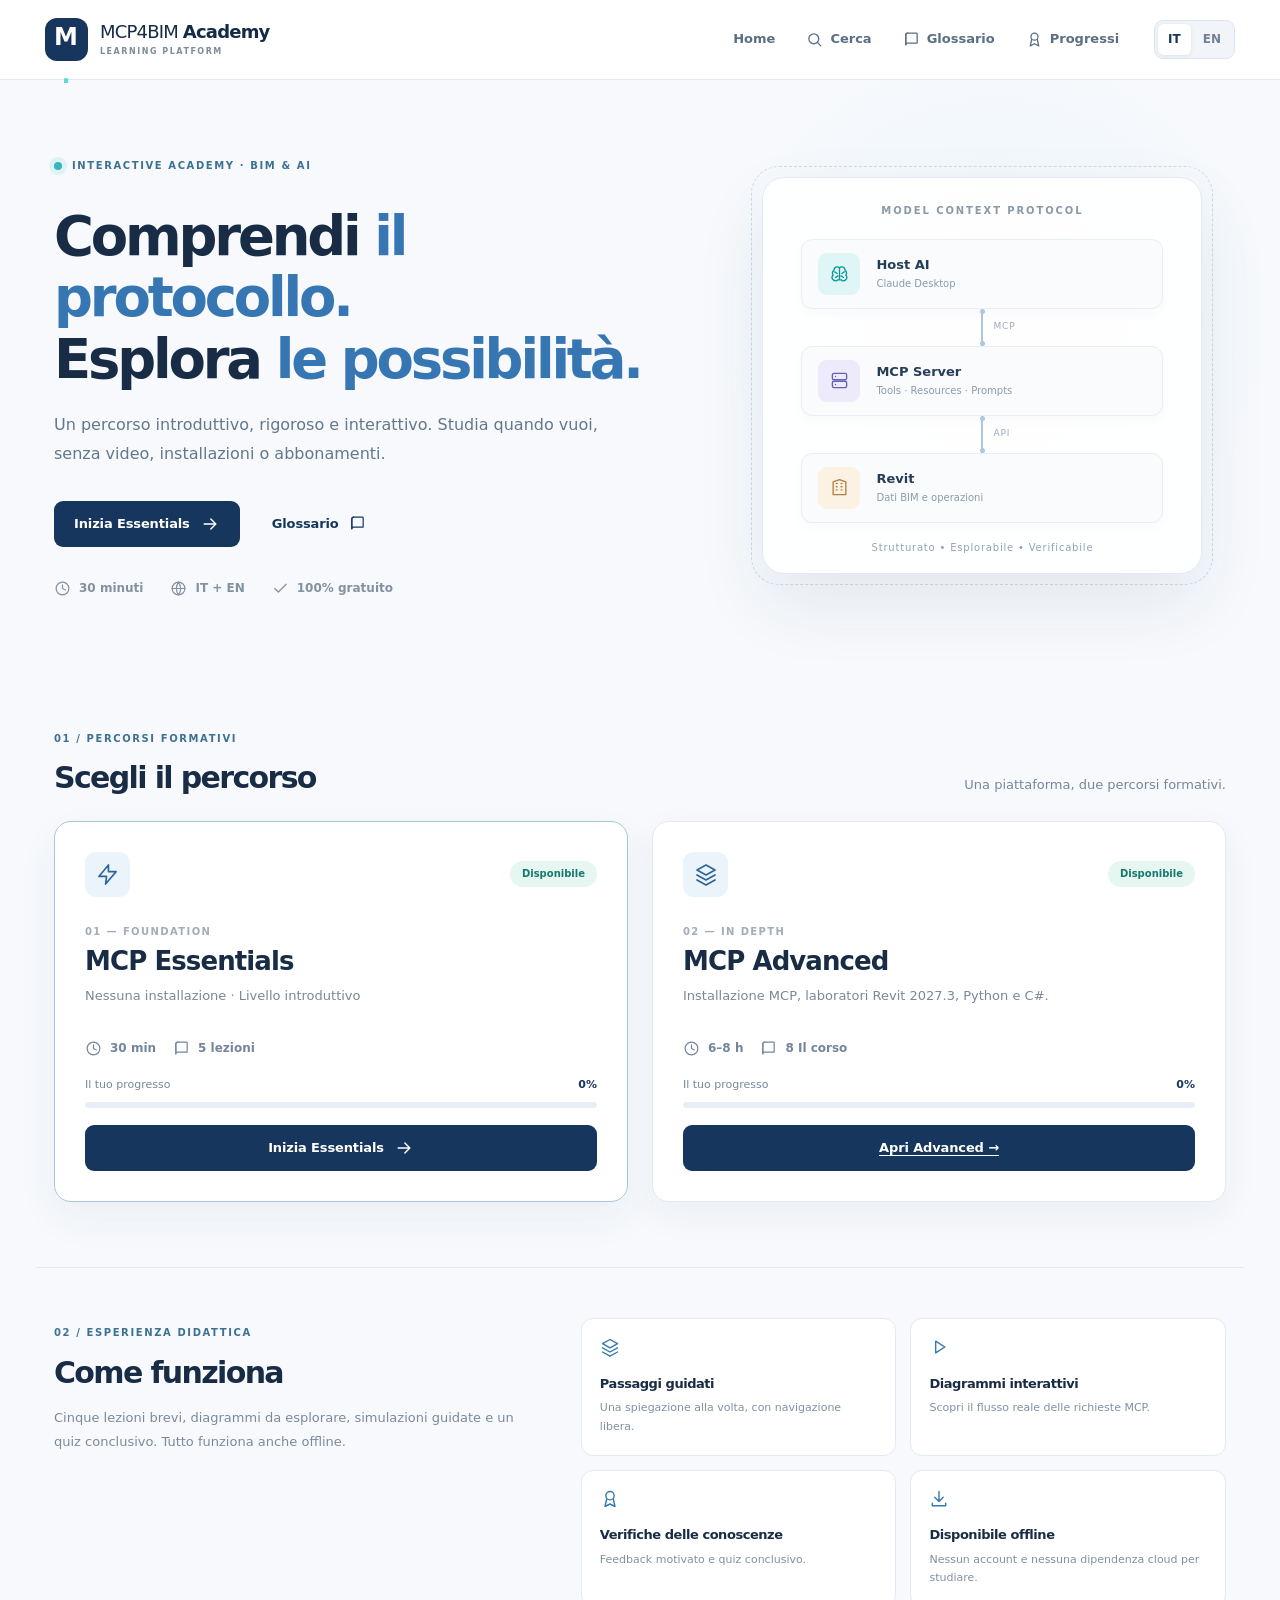
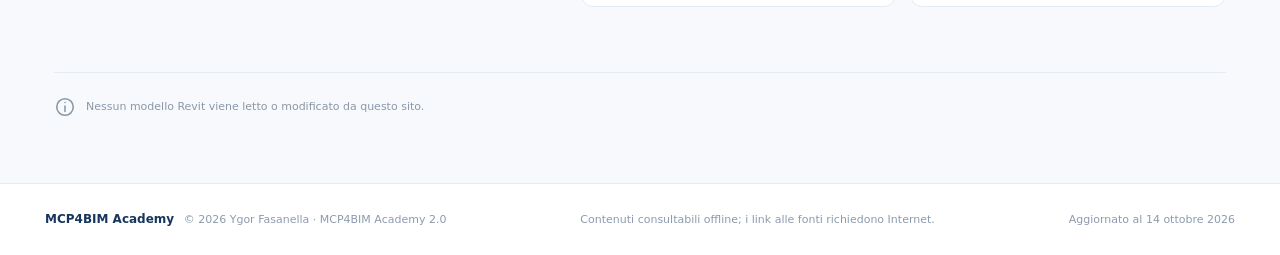
==== commit b98b3d65: "Rebrand website to MCP4BIM Academy with consistent browser title" ====
--- a/index.html
+++ b/index.html
@@ -5,8 +5,8 @@
 <meta name="viewport" content="width=device-width,initial-scale=1" />
 <meta name="color-scheme" content="light" />
 <meta name="theme-color" content="#17365d" />
-<meta name="description" content="MCP Academy Essentials e Advanced: un corso bilingue, gratuito e interattivo sul Model Context Protocol e le sue applicazioni ad Autodesk Revit. / A free bilingual interactive MCP course." />
-<title>MCP Academy — Essentials</title>
+<meta name="description" content="MCP4BIM Academy Essentials e Advanced: un corso bilingue, gratuito e interattivo sul Model Context Protocol e le sue applicazioni ad Autodesk Revit. / A free bilingual interactive MCP course." />
+<title>MCP4BIM Academy</title>
 <style>
 :root{--bg:#f7f9fc;--white:#fff;--ink:#192c45;--muted:#697a8d;--line:#e4eaf1;--navy:#17365d;--blue:#285d9b;--blue2:#3d83cc;--cyan:#36b6bd;--aqua:#e8f9fa;--soft:#eef3f9;--teal:#087c73;--purple:#7066b2;--amber:#c99243;--success:#14756c;--danger:#a84244;--shadow:0 12px 36px rgba(22,51,86,.055);--radius:16px;font-family:Inter,'Segoe UI',system-ui,-apple-system,sans-serif;color:var(--ink);background:var(--bg);font-synthesis:none}
 *{box-sizing:border-box}html{scroll-behavior:smooth}body{margin:0;min-width:320px;line-height:1.6}button,input{font:inherit}button{cursor:pointer}button:disabled{cursor:not-allowed;opacity:.46}a{color:var(--blue);text-underline-offset:3px}a:hover{color:#134476}button:focus-visible,a:focus-visible,input:focus-visible,summary:focus-visible{outline:3px solid #58abc7;outline-offset:3px}svg{flex-shrink:0}p{margin:0}h1,h2,h3,h4{letter-spacing:-.035em;line-height:1.18}h1,h2,h3,h4,ul{margin-top:0}.topbar{height:80px;background:rgba(255,255,255,.97);border-bottom:1px solid var(--line);position:sticky;top:0;z-index:30;backdrop-filter:blur(20px)}.top-inner{max-width:1432px;padding:0 45px;margin:auto;height:100%;display:flex;justify-content:space-between;align-items:center}.brand{display:flex;gap:12px;align-items:center;background:none;border:0;padding:0;color:var(--ink);text-align:left}.brand-mark{width:43px;height:43px;background:var(--navy);color:white;display:grid;place-items:center;border-radius:12px;font-size:24px;font-weight:800;letter-spacing:-.13em;padding-right:4px}.brand-mark span{color:#60d9d1}.brand-text{font-size:18px;line-height:1.05;font-weight:500;letter-spacing:-.045em}.brand-text strong{font-weight:800}.brand-text small{display:block;font-size:8px;letter-spacing:.19em;color:#7d8c9b;font-weight:750;margin-top:6px}.top-right{display:flex;gap:15px;align-items:center}.nav-min{display:flex;align-items:center;gap:7px;background:transparent;border:0;padding:10px 8px;font-size:13px;font-weight:650;color:#5b6f84;border-radius:7px}.nav-min:hover,.nav-min:focus-visible{background:#f3f7fb;color:var(--navy)}.lang-switch{display:flex;border:1px solid #dce5ef;background:#f1f5f9;padding:3px;border-radius:9px;gap:2px;margin-left:12px}.lang-switch button{padding:6px 10px;border:0;border-radius:6px;background:transparent;color:#728297;font-weight:750;font-size:12px}.lang-switch .on{background:var(--white);color:var(--navy);box-shadow:0 1px 4px #14375b17}.mobile-menu{display:none;border:0;background:transparent;color:var(--navy)}.footer{border-top:1px solid var(--line);background:#fff}.footer-inner{max-width:1432px;margin:auto;padding:26px 45px;display:flex;align-items:center;justify-content:space-between;gap:15px;font-size:11px;color:#8c9bad}.footer-inner strong{color:var(--navy);font-size:12px}.footer-inner span{margin-left:6px}.home-main{max-width:1370px;margin:auto;padding:0 36px}.hero{min-height:520px;padding:72px 18px 75px;display:grid;grid-template-columns:1.12fr .88fr;gap:65px;align-items:center;position:relative}.hero:before{content:'';position:absolute;z-index:-1;top:0;right:-8vw;width:55vw;height:480px;background:radial-gradient(circle at center,#eaf6fc,#f7f9fc 65%);pointer-events:none}.eyebrow,.section-label{font-size:10px;font-weight:800;letter-spacing:.16em;color:#3c7194;display:inline-flex;align-items:center;gap:10px;text-transform:uppercase}.dot{display:inline-block;width:8px;height:8px;border-radius:50%;background:var(--cyan);box-shadow:0 0 0 5px #39c6c021}.hero h1{font-size:clamp(40px,4.25vw,61px);margin:28px 0 20px;font-weight:790;line-height:1.13;letter-spacing:-.058em}.hero h1 em{font-style:normal;color:#3676b3}.hero-content>p{font-size:16px;line-height:1.83;max-width:560px;color:#64778b}.hero-actions{display:flex;align-items:center;gap:12px;flex-wrap:wrap;margin:32px 0}.btn{border-radius:9px;padding:12px 19px;min-height:44px;border:1px solid transparent;display:inline-flex;align-items:center;justify-content:center;gap:10px;font-size:13px;font-weight:750;transition:background .15s,transform .15s;letter-spacing:-.01em}.btn:not(:disabled):active{transform:translateY(1px)}.btn-primary{background:var(--navy);color:#fff}.btn-primary:hover:not(:disabled){background:#285780}.btn-ghost{background:transparent;color:var(--navy)}.btn-ghost:hover{background:#eaf1f8}.btn-outline{border-color:#d4dfeb;background:#fff;color:var(--navy)}.btn-outline:hover:not(:disabled){border-color:#95acc4;background:#f7fafd}.btn-soft{background:#e6f5f1;color:#106c65}.btn-soft:hover{background:#d0ede7}.btn-danger{color:var(--danger);border:1px solid #f1d3d4;background:white}.btn-small{min-height:36px;padding:7px 11px;font-size:12px}.hero-metrics{display:flex;gap:27px;align-items:center;color:#8391a0;font-size:12px;font-weight:650;flex-wrap:wrap}.hero-metrics span{display:flex;gap:8px;align-items:center}.hero-visual{display:flex;align-items:center;justify-content:center;min-width:0}.connection-frame{width:min(100%,440px);border:1px solid #e2eaf4;box-shadow:0 30px 70px #193b5c16;background:rgba(255,255,255,.94);border-radius:22px;padding:25px 38px 17px;position:relative}.connection-frame:after{position:absolute;content:'';inset:-12px;z-index:-1;border:1px dashed #cbdce8;border-radius:28px}.diagram-heading{text-align:center;font-size:10px;font-weight:850;letter-spacing:.19em;color:#8b9aa8;margin:0 0 20px}.demo-chip{background:#f9fbfd;display:flex;align-items:center;gap:16px;padding:13px 16px;border:1px solid #e9eef4;border-radius:11px;box-shadow:0 5px 12px #193b5c07}.chip-ico{height:42px;width:42px;display:grid;place-items:center;border-radius:9px}.chip-ico.cyan{background:#e0f6f6;color:#0a989b}.chip-ico.purple{background:#eceafb;color:#6860b1}.chip-ico.amber{background:#fcf2e4;color:#b1803f}.demo-chip strong{display:block;font-size:13px;color:#263d58}.demo-chip small{display:block;font-size:10px;color:#8c9baa}.connector-line{height:37px;width:2px;background:#aec7df;margin:auto;position:relative}.connector-line:before,.connector-line:after{position:absolute;content:'';height:5px;width:5px;background:#aec7df;border-radius:50%;left:-1.5px}.connector-line:before{top:0}.connector-line:after{bottom:0}.connector-line span{position:absolute;left:12px;top:10px;font-size:9px;letter-spacing:.1em;color:#9baabc}.diagram-footer{text-align:center;margin-top:17px;font-size:10px;color:#94a2b0;letter-spacing:.08em}.section{padding:50px 18px 65px}.section-head{display:flex;align-items:flex-end;justify-content:space-between;gap:30px;margin-bottom:25px}.section h2{font-size:30px;letter-spacing:-.055em;margin:11px 0 0}.section-head p{color:#77879a;max-width:480px;font-size:13px}.track-grid{display:grid;grid-template-columns:1fr 1fr;gap:24px}.track-card{background:#fff;border-radius:17px;border:1px solid var(--line);padding:30px;box-shadow:var(--shadow);min-height:342px;display:flex;flex-direction:column}.track-card.selected{border-color:#a6c7e3;box-shadow:0 16px 40px #1a507a0f}.track-card.disabled{background:#f9fbfd;border-style:dashed}.track-top{display:flex;justify-content:space-between;align-items:center}.track-symbol{width:45px;height:45px;background:#ecf4fb;color:#2d659b;border-radius:11px;display:grid;place-items:center}.disabled .track-symbol{background:#eceef2;color:#8893a2}.status{font-size:10px;font-weight:750;border-radius:999px;padding:5px 12px}.available{color:#16786e;background:#e6f6f0}.soon{color:#8a91a1;background:#eef0f3}.track-heading{margin-top:20px}.track-heading span{font-size:10px;letter-spacing:.14em;color:#a2adba;font-weight:800}.track-heading h3{font-size:26px;margin:4px 0 9px}.track-card>p{color:#7a8899;font-size:13px;min-height:35px}.track-spec{display:flex;gap:17px;margin:18px 0;color:#73869b;font-size:12px;font-weight:650}.track-spec span{display:flex;align-items:center;gap:8px}.track-progress{margin-top:auto;padding-bottom:17px}.track-progress>div:first-child{display:flex;justify-content:space-between;font-size:11px;color:#76899c}.track-progress b{color:var(--navy)}.meter{height:6px;background:#e7eef6;border-radius:10px;margin-top:8px;overflow:hidden}.meter span{display:block;height:100%;background:linear-gradient(90deg,#55bfc0,#347fbb);border-radius:10px;transition:width .22s}.track-btn{width:100%}.advanced-notice{margin-top:auto;padding:17px;background:#f0f3f7;border:1px solid #e8ecf1;border-radius:10px;font-size:11px;color:#8993a1;line-height:1.7}.about-grid{border-top:1px solid var(--line);display:grid;grid-template-columns:.85fr 1.15fr;gap:50px}.about-grid>div:first-child p{font-size:13px;line-height:1.8;color:#7b8a9b;margin-top:16px}.feature-grid{display:grid;grid-template-columns:1fr 1fr;gap:14px}.feature{background:#fff;border:1px solid var(--line);padding:18px;border-radius:12px}.feature>svg{color:#3779ad}.feature h4{font-size:13px;margin:11px 0 8px}.feature p{color:#8191a1;font-size:11px;line-height:1.7}.note-section{padding-top:0}.note-section>div{border-top:1px solid var(--line);padding-top:23px;display:flex;gap:10px;color:#8a98a7;font-size:11px;align-items:center}
@@ -170,7 +170,7 @@
 <div id="app"></div>
 <noscript>This learning platform requires JavaScript. / Questa piattaforma didattica richiede JavaScript.</noscript>
 <script>
-/* MCP Academy — educational content. All lesson IDs are locale-independent. */
+/* MCP4BIM Academy — educational content. All lesson IDs are locale-independent. */
 const ACADEMY_DATA = {
   version: '1.0.0',
   updated: '2026-10-13',
@@ -314,7 +314,7 @@
           en:[{type:'p',text:'Answer 10 questions. You need at least **80%** to pass. You can retry without limits; each answer comes with an explanation. Your best score is saved in this browser.'},{type:'interactive',widget:'quiz'}]
         }},
         {id:'e5s3',title:{it:'Cosa hai imparato',en:'What you have learned'},blocks:{
-          it:[{type:'p',text:'Se ora sai spiegare **perché MCP esiste**, distinguere Host/Client/Server, riconoscere Tools/Resources/Prompts e seguire il flusso di una richiesta Revit, hai raggiunto l’obiettivo di Essentials.'},{type:'p',text:'Il percorso **Advanced** è ora disponibile come corso distinto di MCP Academy. Include configurazione reale, laboratori sul modello Revit 2027 e sviluppo di un MCP personalizzato. Per il momento non sono necessarie installazioni.'},{type:'note',title:'Per continuare autonomamente',text:'Puoi riaprire qualsiasi passaggio, consultare il glossario o seguire i riferimenti ufficiali indicati nelle lezioni.'}],
+          it:[{type:'p',text:'Se ora sai spiegare **perché MCP esiste**, distinguere Host/Client/Server, riconoscere Tools/Resources/Prompts e seguire il flusso di una richiesta Revit, hai raggiunto l’obiettivo di Essentials.'},{type:'p',text:'Il percorso **Advanced** è ora disponibile come corso distinto di MCP4BIM Academy. Include configurazione reale, laboratori sul modello Revit 2027 e sviluppo di un MCP personalizzato. Per il momento non sono necessarie installazioni.'},{type:'note',title:'Per continuare autonomamente',text:'Puoi riaprire qualsiasi passaggio, consultare il glossario o seguire i riferimenti ufficiali indicati nelle lezioni.'}],
           en:[{type:'p',text:'If you can now explain **why MCP exists**, distinguish Host/Client/Server, recognize Tools/Resources/Prompts, and follow a Revit request, you have reached the Essentials learning goal.'},{type:'p',text:'The **Advanced** track is now available as a separate course. It includes real setup, Revit 2027 model labs, and custom MCP development. No installation is needed at this stage.'},{type:'note',title:'Continue learning',text:'You can revisit any step, consult the glossary, or follow the official references attached to lessons.'}]
         }}
       ]
@@ -335,7 +335,7 @@
 };
 
 
-window.MCP_ADVANCED_DATA = {"version":"2.0.0","updated":"2026-10-14","author":"Ygor Fasanella","modules":[{"id":"m1","title":{"it":"Fondamenti MCP","en":"MCP foundations"},"subtitle":{"it":"Principi, benefici e limiti del protocollo","en":"Purpose, value and limits of the protocol"},"mins":30,"lessons":[{"id":"a1.1","title":{"it":"Perché nasce MCP","en":"Why MCP exists"},"mins":10,"kind":"flow","steps":[{"title":{"it":"Il concetto","en":"The concept"},"text":{"it":"Un modello linguistico può redigere istruzioni o codice, ma non accede automaticamente ai documenti e alle applicazioni presenti su un computer. MCP nasce per normalizzare l’interazione tra applicazioni AI e strumenti esterni. Il protocollo non crea permessi e non aggiunge capacità che il server non abbia implementato.","en":"A language model can draft instructions or code, but it does not automatically access documents and applications on your computer. MCP standardises interaction between AI applications and external tools. The protocol does not grant permissions or invent capabilities absent from the server."}},{"title":{"it":"Come funziona","en":"How it works"},"text":{"it":"L’applicazione host mantiene la conversazione. Uno o più client MCP dialogano con altrettanti server; ciascun server dichiara le funzioni che può esporre. Il modello può decidere quale funzione chiedere di usare, mentre l’host governa l’esecuzione e le eventuali autorizzazioni.","en":"The host application owns the conversation. One or more MCP clients connect to servers, each declaring the functionality it offers. The model may choose which tool to request, while the host controls execution and any permissions."}},{"title":{"it":"Caso applicativo","en":"Applied example"},"text":{"it":"In un flusso BIM, chiedere «quante porte sono presenti?» a un chatbot non connesso a Revit produce soltanto una procedura ipotetica. Con un server MCP opportuno, lo stesso chatbot può chiedere dati reali e presentare una risposta verificabile.","en":"In a BIM workflow, asking an unconnected chatbot “how many doors are there?” produces only hypothetical instructions. With an appropriate MCP server, the same chatbot can request actual model data and present a verifiable answer."},"widget":"flow"},{"title":{"it":"Esercitazione e verifica","en":"Practice and verify"},"text":{"it":"Formula due esempi: uno in cui basta una risposta testuale e uno in cui servono dati correnti da un programma. Identifica quali informazioni non sono già incluse nel prompt.\n\n**Controllo:** Secondo esempio: serve un server collegato all’applicazione e il relativo Tool, non soltanto un modello AI più avanzato.","en":"Write two requests: one answerable as text alone and another requiring live application data. Identify what information is missing from the prompt itself.\n\n**Check:** Second example: you need a server connected to the application and a relevant tool, not merely a more powerful language model."}}]},{"id":"a1.2","title":{"it":"MCP e API: due livelli distinti","en":"MCP versus APIs: different layers"},"mins":10,"kind":"flow","steps":[{"title":{"it":"Il concetto","en":"The concept"},"text":{"it":"Le API espongono funzionalità di un programma a un altro programma. MCP definisce invece un linguaggio standard perché un’applicazione AI possa scoprire e richiamare funzionalità offerte da server. Le due tecnologie operano a livelli diversi e spesso vengono impiegate insieme.","en":"APIs expose an application’s capabilities to other software. MCP defines a common language for an AI application to discover and request functionality exposed by servers. They operate at different layers and are often combined."}},{"title":{"it":"Come funziona","en":"How it works"},"text":{"it":"Un add-in C# può usare la Revit API per recuperare elementi. Un server MCP può esporre quell’operazione come Tool con nome, descrizione e schema degli argomenti. Il client chiama il Tool; è il codice dell’add-in, non MCP, che interroga davvero Revit.","en":"A C# add-in can use the Revit API to retrieve elements. An MCP server can expose that operation as a named tool with a description and argument schema. The client calls the tool; the add-in code—not MCP itself—actually queries Revit."}},{"title":{"it":"Caso applicativo","en":"Applied example"},"text":{"it":"Confronta `FilteredElementCollector` della Revit API con un ipotetico Tool `get_elements(category=\"Walls\")`: il secondo è un’interfaccia semplificata definita dal server, non un metodo standard di Revit.","en":"Compare Revit API `FilteredElementCollector` with a hypothetical tool `get_elements(category=\"Walls\")`: the latter is a simplified interface defined by the server, not a built-in Revit method."},"widget":"flow"},{"title":{"it":"Esercitazione e verifica","en":"Practice and verify"},"text":{"it":"Indica chi definisce la forma del Tool e chi esegue la selezione effettiva degli elementi.\n\n**Controllo:** Il server definisce il Tool, mentre l’implementazione usa API o altra logica per operare sui dati.","en":"Identify who defines the tool interface and who actually selects the elements.\n\n**Check:** The server defines the tool, while its implementation uses APIs or other logic to work on the data."}}]},{"id":"a1.3","title":{"it":"Ecosistema e casi d’uso","en":"Ecosystem and use cases"},"mins":10,"kind":"theory","steps":[{"title":{"it":"Il concetto","en":"The concept"},"text":{"it":"Un host può collegarsi a molti server MCP diversi: file, database, repository di codice, applicazioni di produttività o ambienti BIM. L’interoperabilità riguarda l’interfaccia di comunicazione e non implica automaticamente interoperabilità semantica tra tutti i dati.","en":"One host may connect to many MCP servers for files, databases, code repositories, productivity apps, or BIM environments. Interoperability applies to the communication interface and does not automatically mean semantic interoperability of all exchanged data."}},{"title":{"it":"Come funziona","en":"How it works"},"text":{"it":"I Tool sono eseguiti attraverso connessioni configurate: processi locali via STDIO o server raggiungibili via HTTP. Una soluzione locale può comunque inviare risultati a un LLM cloud se l’host è configurato per farlo: trattamento dei dati e permessi vanno esaminati separatamente.","en":"Tools are invoked over configured connections: local STDIO processes or HTTP services. A local server can still pass results to a cloud LLM if the host works that way; permissions and data handling must be assessed separately."}},{"title":{"it":"Caso applicativo","en":"Applied example"},"text":{"it":"Un assistente collegato a Revit e a un database può ricavare una lista di elementi BIM e confrontarla con un elenco di requisiti. La qualità del confronto dipenderà dalle definizioni e dalla mappatura informativa sviluppate, non solo da MCP.","en":"An assistant connected to Revit and a database can retrieve BIM elements and compare them against requirements. The quality of that comparison depends on the definitions and information mapping implemented, not simply on MCP."}},{"title":{"it":"Esercitazione e verifica","en":"Practice and verify"},"text":{"it":"Disegna un diagramma con un host e tre server. Per ciascun server indica una funzione plausibile e un potenziale limite.\n\n**Controllo:** Distingui sempre «server connesso» da «Tool realmente disponibile e autorizzato».","en":"Sketch one host connecting to three servers. Identify one plausible capability and one limitation of each server.\n\n**Check:** Always distinguish “server connected” from “tool actually available and permitted”."}}]}],"quiz":[{"q":{"it":"Che cosa standardizza MCP?","en":"What does MCP standardise?"},"opts":{"it":["La comunicazione tra host AI e server","Tutte le geometrie Revit","Il linguaggio di programmazione C#"],"en":["Communication between AI hosts and servers","All Revit geometry","The C# programming language"]},"correct":0,"why":{"it":"MCP specifica un’interfaccia comune, non una struttura geometrica BIM.","en":"MCP specifies a common interface, not a BIM geometry structure."}},{"q":{"it":"Una API e MCP...","en":"An API and MCP..."},"opts":{"it":["sono sempre equivalenti","possono essere usati insieme","richiedono entrambi un LLM"],"en":["are always equivalent","can be used together","both require an LLM"]},"correct":1,"why":{"it":"La API esegue operazioni; MCP può esporle come strumenti.","en":"An API performs operations; MCP can expose them as tools."}},{"q":{"it":"Un LLM senza strumenti connessi può contare le pareti aperte in Revit?","en":"Can an LLM without connected tools count walls in an open Revit model?"},"opts":{"it":["Sì, sempre","Solo se indovina","No, non accede automaticamente al modello"],"en":["Yes, always","Only by guessing","No, it does not automatically access the model"]},"correct":2,"why":{"it":"Servono dati forniti dall’utente o un’integrazione autorizzata.","en":"It needs user-provided data or an authorised integration."}},{"q":{"it":"Un server MCP locale garantisce che i dati non raggiungano mai il cloud?","en":"Does a local MCP server guarantee data never leaves for the cloud?"},"opts":{"it":["No, dipende anche dal client AI","Sì, per definizione","Soltanto per i file IFC"],"en":["No, it also depends on the AI client","Yes, by definition","Only for IFC files"]},"correct":0,"why":{"it":"L’host AI potrebbe trasmettere i risultati a un servizio remoto.","en":"The AI host may forward the results to a remote service."}},{"q":{"it":"Se un server non espone un Tool di modifica...","en":"If a server exposes no write tool..."},"opts":{"it":["basta un prompt più forte","non si modifica il modello tramite quel Tool","MCP lo crea automaticamente"],"en":["a stronger prompt is enough","that tool cannot modify the model","MCP creates it automatically"]},"correct":1,"why":{"it":"Un prompt non aggiunge funzioni inesistenti.","en":"A prompt cannot create missing functionality."}}]},{"id":"m2","title":{"it":"Architettura MCP","en":"MCP architecture"},"subtitle":{"it":"Componenti, lifecycle, flussi e trasporti","en":"Components, lifecycle, message flows, transports"},"mins":45,"lessons":[{"id":"a2.1","title":{"it":"Host, Client e Server","en":"Host, Client and Server"},"mins":15,"kind":"flow","steps":[{"title":{"it":"Il concetto","en":"The concept"},"text":{"it":"L’Host è l’ambiente che coordina la sessione AI. Un Client MCP è il componente dell’host che instaura una connessione verso uno specifico server. Il Server MCP espone capacità e risponde alle richieste. Il modello linguistico non coincide con nessuna di queste primitive, pur contribuendo alla selezione delle operazioni.","en":"The host coordinates the AI session. An MCP client is the part of a host that establishes a connection with a particular server. The MCP server exposes capabilities and handles requests. The language model is not identical to any of these protocol roles, although it may select operations."}},{"title":{"it":"Come funziona","en":"How it works"},"text":{"it":"Un host può creare una connessione distinta per server. Durante l’avvio e la discovery, i partecipanti apprendono capacità compatibili. I controlli dell’host stabiliscono se un tool sia disponibile al modello e se richieda approvazione da parte dell’utente.","en":"A host can create a separate connection for each server. During startup and discovery, the peers learn about compatible capabilities. Host policies decide which tools are available to the model and whether a user must approve their execution."}},{"title":{"it":"Caso applicativo","en":"Applied example"},"text":{"it":"Immagina Claude Desktop come host, il client MCP integrato al suo interno e l’eseguibile Autodesk RevitMcpServer come server locale. Revit è il software esterno cui il server si collega.","en":"Imagine Claude Desktop as host, an MCP client within it, and Autodesk RevitMcpServer as a local server process. Revit is the external application accessed by that server."},"widget":"flow"},{"title":{"it":"Esercitazione e verifica","en":"Practice and verify"},"text":{"it":"Nel diagramma interattivo seleziona ciascun componente e indica chi possiede l’interfaccia utente, chi comunica e chi esegue le funzioni.\n\n**Controllo:** La Revit API resta nell’area dell’applicazione esterna: non è una primitiva MCP.","en":"In the interactive diagram, select each component and identify who owns the interface, who communicates, and who executes functions.\n\n**Check:** The Revit API remains at the external application layer: it is not an MCP primitive."}}]},{"id":"a2.2","title":{"it":"Lifecycle e chiamate","en":"Lifecycle and tool calls"},"mins":15,"kind":"flow","steps":[{"title":{"it":"Il concetto","en":"The concept"},"text":{"it":"Una sessione MCP non consiste in una semplice frase inviata a un programma. Il client deve poter stabilire una comunicazione valida, negoziare la versione/capacità secondo la revisione del protocollo usata, scoprire le funzioni esposte e infine richiamare i Tools necessari. Le implementazioni variano fra revisioni MCP.","en":"An MCP session is more than a sentence sent to a program. The client must establish valid communication, agree on compatible protocol version/capabilities as defined by the revision in use, discover exposed functions, and then invoke the required tools. Details vary across protocol revisions."}},{"title":{"it":"Come funziona","en":"How it works"},"text":{"it":"La chiamata di un Tool trasporta nome e argomenti. Il server valida l’input, esegue la propria logica e restituisce contenuti strutturati o un errore. Le richieste hanno identificativi che permettono di associare la risposta alla chiamata.","en":"A tool invocation carries a name and arguments. The server validates input, executes its logic, and returns structured content or an error. Requests have identifiers so responses can be associated with their calls."},"code":"{\"jsonrpc\":\"2.0\",\"id\":7,\"method\":\"tools/call\",\"params\":{\"name\":\"demo_count_by_category\",\"arguments\":{\"category\":\"IfcWall\"}}}"},{"title":{"it":"Caso applicativo","en":"Applied example"},"text":{"it":"Un flusso dimostrativo per una interrogazione di pareti: prompt → selezione di Tool disponibile → `tools/call` → accesso al documento → dati degli elementi → sintesi AI. I nomi dei Tools mostrati sono didattici e non attribuiti ad Autodesk.","en":"An illustrative wall query flows as: prompt → selecting an available tool → `tools/call` → document access → element data → AI summary. Tool names shown are educational examples, not claims about Autodesk tool names."},"widget":"flow"},{"title":{"it":"Esercitazione e verifica","en":"Practice and verify"},"text":{"it":"Apri il simulatore, passa dalla fase di discovery a una Tool call e annota in quale fase può comparire una richiesta di permesso.\n\n**Controllo:** La conferma dell’utente è gestita dall’host, non è una proprietà che garantisce da sola la correttezza del Tool.","en":"Use the simulator to move from discovery to a tool call and note where a permission request may arise.\n\n**Check:** User confirmation belongs to the host and does not in itself guarantee correct tool behaviour."}}]},{"id":"a2.3","title":{"it":"STDIO, HTTP e sicurezza","en":"STDIO, HTTP and security"},"mins":15,"kind":"theory","steps":[{"title":{"it":"Il concetto","en":"The concept"},"text":{"it":"STDIO è adatto a server locali avviati dal client AI come sottoprocesso. Streamable HTTP trasporta MCP mediante endpoint HTTP e viene utilizzato per servizi di rete. Il trasporto non decide da solo dove vengono elaborate le conversazioni o dove finiscono i dati estratti.","en":"STDIO suits local servers launched as subprocesses by an AI client. Streamable HTTP transports MCP through HTTP endpoints and suits network services. Transport choice alone does not determine where conversations are processed or where extracted data ends up."}},{"title":{"it":"Come funziona","en":"How it works"},"text":{"it":"Nella comunicazione STDIO, stdout è riservato ai messaggi del protocollo: stampare log di debug su stdout può rompere il parsing. Usa stderr o gli strumenti di logging supportati. Con HTTP considera autenticazione, rete, TLS, controllo degli accessi e esposizione degli endpoint.","en":"With STDIO, stdout carries protocol messages: printing debug logs to stdout can corrupt parsing. Use stderr or supported logging facilities. With HTTP, consider authentication, networking, TLS, access control, and endpoint exposure."}},{"title":{"it":"Caso applicativo","en":"Applied example"},"text":{"it":"Il server ufficiale Revit è locale e comunica tramite STDIO. Un server personalizzato per una dashboard web potrebbe invece esporre un endpoint HTTP su una porta locale o remota, opportunamente protetta.","en":"Autodesk’s official Revit server is local and communicates over STDIO. A custom server for a web dashboard might instead expose an HTTP endpoint on a properly secured local or remote port."}},{"title":{"it":"Esercitazione e verifica","en":"Practice and verify"},"text":{"it":"Classifica tre scenari — uso sullo stesso PC, server condiviso in rete, lettura di dati sensibili — individuando trasporto e controlli di sicurezza.\n\n**Controllo:** Non dedurre che «locale» implichi assenza di trasmissione a un LLM cloud.","en":"Classify three scenarios—same-PC use, network service, sensitive data access—by transport and security controls.\n\n**Check:** Do not infer that “local” means no data is transmitted to a cloud LLM."}}]}],"quiz":[{"q":{"it":"Chi ospita la sessione AI?","en":"Who hosts the AI session?"},"opts":{"it":["Il Server MCP","L’Host","La Revit API"],"en":["The MCP server","The host","The Revit API"]},"correct":1,"why":{"it":"L’Host gestisce esperienza, client e policy.","en":"The host manages the experience, clients and policies."}},{"q":{"it":"Quale metodo è usato per richiamare un Tool?","en":"Which method invokes a tool?"},"opts":{"it":["tools/call","tools/style","revit/execute"],"en":["tools/call","tools/style","revit/execute"]},"correct":0,"why":{"it":"tools/call è il metodo MCP per richiamare un Tool.","en":"tools/call is the MCP method for invoking tools."}},{"q":{"it":"STDIO viene usato spesso quando...","en":"STDIO is commonly used when..."},"opts":{"it":["il server è un sottoprocesso locale","serve un dominio Internet","non esistono processi"],"en":["the server is a local subprocess","an Internet domain is required","there are no processes"]},"correct":0,"why":{"it":"In STDIO il client avvia e comunica con un processo.","en":"With STDIO the client launches and communicates with a process."}},{"q":{"it":"È sicuro scrivere log arbitrari su stdout di un server STDIO?","en":"Is it safe to print arbitrary logs to stdout in a STDIO MCP server?"},"opts":{"it":["Sì","No","Solo con file IFC"],"en":["Yes","No","Only with IFC files"]},"correct":1,"why":{"it":"stdout è destinato ai messaggi MCP.","en":"stdout is reserved for MCP protocol messages."}},{"q":{"it":"Dove si definiscono i permessi di esecuzione lato utente?","en":"Where are user-facing execution permissions handled?"},"opts":{"it":["Solo dentro la geometria IFC","Nell’host e nelle configurazioni del server","Nel nome del Tool"],"en":["Only in IFC geometry","In host controls and server configuration","In the tool name"]},"correct":1,"why":{"it":"I permessi non si deducono dal solo protocollo o dal prompt.","en":"Permissions are not inferred from the protocol or the prompt alone."}}]},{"id":"m3","title":{"it":"Tools, Resources e Prompts","en":"Tools, Resources and Prompts"},"subtitle":{"it":"Definizioni, schemi, risultati e messaggi","en":"Definitions, schemas, results and messages"},"mins":40,"lessons":[{"id":"a3.1","title":{"it":"Definire un Tool","en":"Defining a tool"},"mins":15,"kind":"ifc","steps":[{"title":{"it":"Il concetto","en":"The concept"},"text":{"it":"Un Tool è una funzione che il server offre a un client: il suo contratto dichiara nome, descrizione e schema degli argomenti. Una buona descrizione specifica cosa fa davvero la funzione, limiti e unità di misura; aiuta il modello a non selezionare il Tool sbagliato.","en":"A tool is a function offered by a server to its client: its contract declares name, description, and argument schema. A good description states what the function really does, its limits, and units; this helps the model avoid choosing the wrong tool."}},{"title":{"it":"Come funziona","en":"How it works"},"text":{"it":"Uno schema JSON può richiedere un parametro `category` e limitare i valori accettati. Il modello propone gli argomenti, ma il server deve validarli comunque. La risposta va distinta da una spiegazione generata dall’LLM: è un risultato dell’esecuzione.","en":"A JSON schema may require a `category` argument and restrict accepted values. The model proposes arguments, but the server must validate them regardless. The response differs from an LLM explanation: it is an execution result."},"code":"{\"name\":\"count_by_category\",\"description\":\"Count IFC entities in the course snapshot\",\"inputSchema\":{\"type\":\"object\",\"properties\":{\"category\":{\"type\":\"string\"}},\"required\":[\"category\"]}}"},{"title":{"it":"Caso applicativo","en":"Applied example"},"text":{"it":"Il Tool dimostrativo `count_by_category` riceve `IfcWall` e restituisce 30 per lo snapshot IFC del corso. Non è il nome di un Tool Autodesk e non prova il conteggio corrente nel modello RVT aperto.","en":"The demo tool `count_by_category` receives `IfcWall` and returns 30 for the course IFC snapshot. It is not an Autodesk tool name and does not prove the live open RVT model count."},"widget":"ifc"},{"title":{"it":"Esercitazione e verifica","en":"Practice and verify"},"text":{"it":"Individua nome, argomento obbligatorio, tipo di ritorno e possibili errori nella definizione dimostrativa.\n\n**Controllo:** Un server reale dovrebbe distinguere categoria inesistente, dato assente e errore di connessione.","en":"Identify name, required argument, return type and possible errors in the demo definition.\n\n**Check:** A real server should distinguish an unknown category, missing data and connection failure."}}]},{"id":"a3.2","title":{"it":"Resources, Prompts e URI","en":"Resources, Prompts and URIs"},"mins":10,"kind":"theory","steps":[{"title":{"it":"Il concetto","en":"The concept"},"text":{"it":"Una Resource è un contenuto consultabile, di norma identificato da URI. Un Prompt è un modello di istruzioni riutilizzabile con eventuali argomenti. Diversamente dai Tools, questi meccanismi non descrivono necessariamente l’esecuzione di un’azione esterna.","en":"A resource is readable content, typically identified by a URI. A prompt is a reusable instruction template, optionally parameterised. Unlike tools, these mechanisms do not necessarily describe an executable external action."}},{"title":{"it":"Come funziona","en":"How it works"},"text":{"it":"Il server può esporre `bim://project/overview` come risorsa informativa e un prompt `review_missing_parameters` come traccia guidata. Il supporto concreto dipende dalle primitive implementate; non tutti i server espongono tutte le tipologie.","en":"A server might expose `bim://project/overview` as an information resource and `review_missing_parameters` as a reusable prompt. Support depends on implementation; not every server implements all primitive types."}},{"title":{"it":"Caso applicativo","en":"Applied example"},"text":{"it":"Le proprietà IFC associate a un edificio potrebbero costituire una Resource JSON, mentre un controllo di completezza su categorie multiple può richiedere uno o più Tools. Non attribuire un’azione a una Resource senza definirne il comportamento.","en":"IFC properties associated with a building could be exposed as a JSON resource, while completeness checks across categories may require one or more tools. Do not attribute executable actions to a resource without defining them."}},{"title":{"it":"Esercitazione e verifica","en":"Practice and verify"},"text":{"it":"Classifica: (1) contenuto IFC leggibile, (2) funzione di lettura parametri, (3) traccia di controllo informativo riutilizzabile.\n\n**Controllo:** La corrispondenza attesa è Resource, Tool, Prompt.","en":"Classify: (1) readable IFC content, (2) parameter retrieval function, (3) reusable information-check template.\n\n**Check:** The expected mapping is Resource, Tool, Prompt."}}]},{"id":"a3.3","title":{"it":"Messaggi strutturati ed errori","en":"Structured messages and errors"},"mins":15,"kind":"ifc","steps":[{"title":{"it":"Il concetto","en":"The concept"},"text":{"it":"Le richieste MCP utilizzano JSON-RPC 2.0 come struttura di base. L’oggetto di richiesta contiene un metodo, parametri e identificativo; una risposta può riportare un risultato oppure un errore. Un Tool può inoltre segnalare un errore applicativo nel proprio risultato.","en":"MCP requests use JSON-RPC 2.0 as their messaging basis. A request has a method, parameters and an identifier; a response may contain a result or an error. A tool may also report an application-level error in its result."}},{"title":{"it":"Come funziona","en":"How it works"},"text":{"it":"Un Tool dovrebbe trattare esplicitamente valori nulli, categorie prive di oggetti, problemi di autorizzazione e timeout. In BIM va posta attenzione a unità, tipi di dati, GUID e differenza tra entità IFC e oggetti di Revit.","en":"A tool should explicitly handle null values, empty categories, authorisation failures and timeouts. In BIM, units, data types, GUIDs and differences between IFC entities and Revit objects deserve special attention."},"code":"{\"jsonrpc\":\"2.0\",\"id\":2,\"method\":\"tools/call\",\"params\":{\"name\":\"demo_count_by_category\",\"arguments\":{\"category\":\"IfcWindow\"}}}"},{"title":{"it":"Caso applicativo","en":"Applied example"},"text":{"it":"Una richiesta valida `tools/call` potrebbe chiedere `category=IfcWindow`. Nel file IFC fornito sono presenti 7 istanze `IfcWindow`; una chiamata a un server reale andrebbe comunque verificata sul documento corrente.","en":"A valid `tools/call` might request `category=IfcWindow`. The supplied IFC contains 7 `IfcWindow` instances; a live server query still needs validation against the current document."},"widget":"ifc"},{"title":{"it":"Esercitazione e verifica","en":"Practice and verify"},"text":{"it":"Confronta i tre esiti: 7 elementi, 0 elementi e errore di connessione. Spiega perché non sono intercambiabili.\n\n**Controllo:** Un elenco vuoto è un risultato valido; un errore significa che l’operazione non è stata completata.","en":"Compare three outcomes: seven elements, zero elements, and a connection error. Explain why they are not interchangeable.\n\n**Check:** An empty list may be valid; an error means the operation was not completed."}}]}],"quiz":[{"q":{"it":"Quale parte descrive gli argomenti ammessi da un Tool?","en":"What declares allowed tool arguments?"},"opts":{"it":["inputSchema","IfcSite","README soltanto"],"en":["inputSchema","IfcSite","README only"]},"correct":0,"why":{"it":"Lo schema definisce la struttura attesa degli input.","en":"The schema defines the expected input structure."}},{"q":{"it":"Un identificativo URI di contenuto caratterizza soprattutto...","en":"A content URI chiefly characterises..."},"opts":{"it":["un Resource","una Transaction Revit","un LLM"],"en":["a Resource","a Revit Transaction","an LLM"]},"correct":0,"why":{"it":"Le risorse sono accessibili tramite identificatori.","en":"Resources are addressed by identifiers."}},{"q":{"it":"Un Prompt MCP è...","en":"An MCP Prompt is..."},"opts":{"it":["un file RVT","una traccia di istruzioni riutilizzabile","un Tool sempre distruttivo"],"en":["an RVT file","a reusable instruction template","an always-destructive Tool"]},"correct":1,"why":{"it":"I Prompt forniscono template, non necessariamente operazioni.","en":"Prompts provide templates, not necessarily operations."}},{"q":{"it":"Qual è il metodo JSON-RPC per eseguire un Tool?","en":"Which JSON-RPC method executes a tool?"},"opts":{"it":["tools/call","tools/scanBIM","ifc/query"],"en":["tools/call","tools/scanBIM","ifc/query"]},"correct":0,"why":{"it":"tools/call è previsto dal protocollo MCP.","en":"tools/call is defined by MCP."}},{"q":{"it":"Una risposta con zero elementi significa sempre un errore?","en":"Does a result containing zero elements always mean an error?"},"opts":{"it":["Sì","No, può essere un risultato valido","Significa scrittura del modello"],"en":["Yes","No, it may be a valid result","It means a model write"]},"correct":1,"why":{"it":"La lista vuota non coincide con un fallimento.","en":"An empty list is not necessarily a failure."}}]},{"id":"m4","title":{"it":"Primo server MCP","en":"Your first MCP server"},"subtitle":{"it":"Ambiente gratuito, test con Inspector, debug","en":"Free tools, Inspector testing, debugging"},"mins":45,"lessons":[{"id":"a4.1","title":{"it":"Preparare gli strumenti","en":"Prepare the environment"},"mins":10,"kind":"theory","steps":[{"title":{"it":"Il concetto","en":"The concept"},"text":{"it":"Per comprendere un server non serve acquistare un LLM. Installeremo Python, uno strumento di gestione dell’ambiente (`uv`) e il pacchetto ufficiale `mcp[cli]`. L’Inspector permette di vedere Tools e risposte indipendentemente da una chat AI.","en":"You do not need to buy an LLM to understand an MCP server. Install Python, the `uv` environment manager, and the official `mcp[cli]` package. The Inspector exposes tools and responses independently of an AI chat."}},{"title":{"it":"Come funziona","en":"How it works"},"text":{"it":"Crea una cartella isolata per il laboratorio e usa un ambiente virtuale. L’Inspector basato su Node richiede anche la disponibilità di `npx`; la procedura `uv run mcp dev server.py` è documentata dallo SDK Python v2.","en":"Create an isolated lab folder and virtual environment. The Node-based Inspector also needs `npx`; the `uv run mcp dev server.py` workflow is documented by the Python SDK v2."},"code":"uv init mcp-lab\ncd mcp-lab\nuv add \"mcp[cli]\""},{"title":{"it":"Caso applicativo","en":"Applied example"},"text":{"it":"Prepara un ambiente per lavorare con dati BIM esemplificativi, senza Revit. In seguito la stessa architettura di Tool sarà riutilizzata nel modulo di sviluppo.","en":"Prepare an environment to work with sample BIM data without Revit. The same tool-interface concepts will later be reused in the development module."}},{"title":{"it":"Esercitazione e verifica","en":"Practice and verify"},"text":{"it":"Esegui `python --version`, `uv --version`, `node --version` e `npx --version` da terminale, quindi registra i risultati.\n\n**Controllo:** Python 3.10+ è il minimo dichiarato dallo SDK corrente; usa preferibilmente Python 3.11+ e versioni Node supportate.","en":"Run `python --version`, `uv --version`, `node --version`, and `npx --version` in a terminal and record the outputs.\n\n**Check:** The current SDK documents Python 3.10+; prefer Python 3.11+ and supported Node versions."}}]},{"id":"a4.2","title":{"it":"Eseguire un Tool dimostrativo","en":"Run a demo tool"},"mins":20,"kind":"ifc","steps":[{"title":{"it":"Il concetto","en":"The concept"},"text":{"it":"Un server MCP Python può registrare funzioni con il decoratore `@mcp.tool()`. Il nome, la documentazione e le annotazioni dei tipi definiscono una parte importante del contratto del Tool. La funzione Python resta codice normale, quindi può essere verificata anche senza un modello AI.","en":"A Python MCP server can register functions with `@mcp.tool()`. Function names, docstrings and type annotations contribute to the tool contract. The function remains ordinary Python code, so it can also be tested without a language model."}},{"title":{"it":"Come funziona","en":"How it works"},"text":{"it":"Il server demo espone `get_course_model_counts`, una funzione che legge uno snapshot statico di conteggi dell’IFC. Le quantità sono numeri osservati nell’esportazione allegata al corso, non risultati ottenuti direttamente da un MCP per Revit.","en":"The demo server exposes `get_course_model_counts`, reading static counts from the course IFC snapshot. Those quantities were observed in the supplied IFC export; they are not the result of a live Revit MCP call."},"code":"from mcp.server import MCPServer\nmcp = MCPServer(\"BIM Academy\")\nCOUNTS = {\"IfcWall\":30,\"IfcDoor\":15,\"IfcWindow\":7}\n\n@mcp.tool()\ndef get_course_model_counts(category: str) -> int:\n    \"\"\"Count a category in the static training snapshot.\"\"\"\n    return COUNTS.get(category, 0)\n\nif __name__ == \"__main__\":\n    mcp.run(transport=\"stdio\")"},{"title":{"it":"Caso applicativo","en":"Applied example"},"text":{"it":"Nel dataset didattico trovi 30 pareti, 15 porte e 7 finestre. Prima di eseguire il Tool, prevedi il risultato di una richiesta sulla categoria `IfcDoor`.","en":"The learning dataset contains 30 walls, 15 doors and 7 windows. Before calling the tool, predict the outcome for `IfcDoor`."},"widget":"ifc"},{"title":{"it":"Esercitazione e verifica","en":"Practice and verify"},"text":{"it":"Scarica il progetto demo dal pacchetto del Developer Lab, avvia `mcp dev`, richiama il Tool e confronta risultato e schema.\n\n**Controllo:** Il numero atteso nello snapshot per `IfcDoor` è 15. Un eventuale errore di importazione dipende dall’ambiente Python, non dal file RVT.","en":"Download the demo project from the Developer Lab package, run `mcp dev`, call the tool and compare response with schema.\n\n**Check:** The expected IFC snapshot count for `IfcDoor` is 15. Python import errors belong to the development environment, not to the RVT file."}}]},{"id":"a4.3","title":{"it":"Inspector e debugging","en":"Inspector and debugging"},"mins":15,"kind":"theory","steps":[{"title":{"it":"Il concetto","en":"The concept"},"text":{"it":"L’MCP Inspector è uno strumento di ispezione con cui esplorare gli strumenti annunciati da un server, verificarne gli schemi, invocare le funzioni e leggere risultati ed errori. Non richiede un abbonamento AI.","en":"MCP Inspector lets you inspect a server’s advertised tools, verify their schemas, invoke functions, and review results and errors. It needs no paid AI subscription."}},{"title":{"it":"Come funziona","en":"How it works"},"text":{"it":"Per un server avviato via STDIO, evita `print()` su stdout: i log interferirebbero con i messaggi MCP. Se Inspector non trova il Tool, verifica ambiente virtuale, entrypoint, errori di avvio e nome della funzione.","en":"With a STDIO-launched server, avoid `print()` on stdout: logs can interfere with MCP messages. If Inspector cannot find the tool, check the virtual environment, entrypoint, startup errors and the function name."},"code":"uv run mcp dev server.py"},{"title":{"it":"Caso applicativo","en":"Applied example"},"text":{"it":"Testa prima la categoria corretta `IfcWindow`, poi una stringa inesistente. Una funzione dimostrativa può restituire zero, ma un server di produzione dovrebbe decidere se segnalare esplicitamente la categoria sconosciuta.","en":"Test the valid `IfcWindow` category first, then an unknown string. A demo function might return zero, but a production server should decide whether an unknown category deserves an explicit validation error."}},{"title":{"it":"Esercitazione e verifica","en":"Practice and verify"},"text":{"it":"Annota: nome Tool, parametri, risposta, tempo di esecuzione, problemi e risoluzione.\n\n**Controllo:** Completa la checklist del laboratorio; nel corso nessun quiz dipende da un abbonamento AI.","en":"Record: tool name, parameters, response, execution time, issues and resolution.\n\n**Check:** Complete the lab checklist; no course quiz depends on a paid AI plan."}}]}],"quiz":[{"q":{"it":"A cosa serve MCP Inspector?","en":"What is MCP Inspector for?"},"opts":{"it":["Modellare muri","Testare Tools e risposte","Compilare Revit"],"en":["Modelling walls","Testing tools and responses","Compiling Revit"]},"correct":1,"why":{"it":"Permette di provare server e Tools indipendentemente da un LLM.","en":"It tests servers and tools independently from an LLM."}},{"q":{"it":"Cosa registra `@mcp.tool()`?","en":"What does `@mcp.tool()` register?"},"opts":{"it":["Una funzione MCP richiamabile","Un materiale IFC","Una schermata Revit"],"en":["A callable MCP function","An IFC material","A Revit screen"]},"correct":0,"why":{"it":"Il decoratore espone la funzione come Tool.","en":"The decorator exposes the function as a tool."}},{"q":{"it":"Quale comando è documentato per il testing dello SDK v2?","en":"Which command is documented for SDK v2 testing?"},"opts":{"it":["mcp sketch","uv run mcp dev server.py","revit /ifc"],"en":["mcp sketch","uv run mcp dev server.py","revit /ifc"]},"correct":1,"why":{"it":"Il comando avvia l’ambiente di test Inspector.","en":"The command launches the Inspector testing workflow."}},{"q":{"it":"È indispensabile un abbonamento LLM per provare un Tool con Inspector?","en":"Is a paid LLM required to test a tool with Inspector?"},"opts":{"it":["Sì","Solo su Windows","No"],"en":["Yes","Only on Windows","No"]},"correct":2,"why":{"it":"Inspector esegue chiamate di protocollo senza bisogno di un LLM.","en":"Inspector makes protocol calls without needing an LLM."}},{"q":{"it":"I conteggi nello snapshot demo indicano il numero attuale di oggetti RVT?","en":"Do demo snapshot counts prove live RVT counts?"},"opts":{"it":["No","Sì, sempre","Solo per le porte"],"en":["No","Yes, always","Only for doors"]},"correct":0,"why":{"it":"I conteggi descrivono la versione IFC fornita, non lo stato corrente in Revit.","en":"Counts describe the supplied IFC export, not the live Revit state."}}]},{"id":"m5","title":{"it":"MCP per Autodesk Revit","en":"MCP for Autodesk Revit"},"subtitle":{"it":"Revit API, server ufficiale, affidabilità","en":"Revit API, official servers, reliability"},"mins":40,"lessons":[{"id":"a5.1","title":{"it":"L’architettura Revit–MCP","en":"The Revit–MCP architecture"},"mins":10,"kind":"flow","steps":[{"title":{"it":"Il concetto","en":"The concept"},"text":{"it":"Autodesk distribuisce un add-on MCP per Revit 2027. Il client compatibile usa un server locale STDIO, mentre Revit mantiene il documento e le proprie API. Per capire l’integrazione devi distinguere il modello RVT in memoria, il risultato delle API e la risposta elaborata dall’LLM.","en":"Autodesk provides an MCP add-on for Revit 2027. A compatible client talks to a local STDIO server, while Revit owns the document and its APIs. Understand the distinction between live RVT data, API output, and the LLM-generated explanation."}},{"title":{"it":"Come funziona","en":"How it works"},"text":{"it":"Una richiesta in linguaggio naturale arriva all’host AI, che sceglie uno dei Tool esposti dal server. Il server implementa il proprio accesso a Revit e invia i risultati; l’utente deve poter verificare dati e operazioni.","en":"A natural-language request reaches the AI host, which selects an exposed tool. The server implements access to Revit and returns results; the user must be able to verify values and operations."}},{"title":{"it":"Caso applicativo","en":"Applied example"},"text":{"it":"Nel modello didattico fornito, il file IFC contiene 6 entità `IfcBuildingStorey`. Non è corretto dedurre automaticamente che il server Revit esponga esattamente 6 livelli senza una query reale.","en":"The supplied course IFC contains six `IfcBuildingStorey` entities. That does not prove that the Revit server will report exactly six levels without a live query."},"widget":"flow"},{"title":{"it":"Esercitazione e verifica","en":"Practice and verify"},"text":{"it":"Segna nel diagramma la posizione del client AI, server Revit, add-in e documento. Individua dove avviene la conversione in linguaggio naturale.\n\n**Controllo:** La risposta dell’LLM non è l’origine dei dati BIM; deve essere collegata alle informazioni restituite dai Tools.","en":"Label the AI client, Revit server, add-in and document in the diagram. Identify where natural-language interpretation occurs.\n\n**Check:** The LLM’s answer is not the BIM data origin; it must be grounded in tool results."}}]},{"id":"a5.2","title":{"it":"Read, Write, Experimental","en":"Read, Write, Experimental"},"mins":15,"kind":"theory","steps":[{"title":{"it":"Il concetto","en":"The concept"},"text":{"it":"Autodesk distingue i server Read, Write ed Experimental nella Technical Preview. Read espone operazioni di sola lettura; Write include anche Tools che modificano il modello; Experimental aggiunge funzionalità sperimentali. La disponibilità e i nomi precisi dei Tools possono cambiare con gli aggiornamenti.","en":"Autodesk distinguishes Read, Write and Experimental servers in the Technical Preview. Read exposes non-mutating actions; Write adds model-changing tools; Experimental adds experimental functionality. Exact tool names and availability can change with updates."}},{"title":{"it":"Come funziona","en":"How it works"},"text":{"it":"Per ciascuna attività valuta il livello di permesso più basso che la renda possibile. Una ricerca di porte dovrebbe partire da Read. Una scrittura di parametro richiede capacità Write, il giusto contesto Revit e la conferma dell’utente dove prevista.","en":"For every activity, choose the least powerful server necessary. Finding doors should start with Read. Editing a parameter requires write capabilities, an appropriate Revit context and user approval when requested."}},{"title":{"it":"Caso applicativo","en":"Applied example"},"text":{"it":"Fra i flussi illustrati da Autodesk figurano ricerca elementi, parametri, report, navigazione viste ed esportazione viste. Non assumere che un comando inventato nella lezione esista nel catalogo effettivo.","en":"Autodesk documents workflows such as searching elements, retrieving parameters, producing reports, navigating views and exporting views. Do not assume a tool name invented for a lesson is actually supported."}},{"title":{"it":"Esercitazione e verifica","en":"Practice and verify"},"text":{"it":"Classifica le richieste «conta finestre», «aggiorna commenti» e «crea geometrie sperimentali» scegliendo il livello di privilegio plausibile.\n\n**Controllo:** Read per lettura; Write per modifica supportata; Experimental soltanto se la funzione richiesta è effettivamente esposta e verificata.","en":"Classify “count windows”, “update comments” and “create experimental geometry” by plausible permission level.\n\n**Check:** Read for non-mutating queries; Write for supported edits; Experimental only if the requested function is actually exposed and verified."}}]},{"id":"a5.3","title":{"it":"Affidabilità, privacy e rischi","en":"Reliability, privacy and risk"},"mins":15,"kind":"ifc","steps":[{"title":{"it":"Il concetto","en":"The concept"},"text":{"it":"I risultati di una Tool call possono essere corretti mentre la sintesi dell’AI risulta incompleta, o viceversa. La verifica richiede controlli su categorie, unità, filtri, fasi, opzioni di progetto e natura del parametro (tipo/istanza). Il sistema AI non sostituisce un processo di validazione BIM.","en":"A tool call can return accurate data while the AI summary is incomplete, or vice versa. Verification must account for categories, units, filters, phases, design options, and whether a parameter is type- or instance-based. AI does not replace BIM validation."}},{"title":{"it":"Come funziona","en":"How it works"},"text":{"it":"L’add-on ufficiale opera localmente, ma il client AI può trasmettere contenuti estratti a un servizio cloud. Usa un modello autorizzato e limita le informazioni condivise. Evita Tools di scrittura nei primi esercizi e lavora sempre su copie per le modifiche.","en":"The official add-on runs locally, but the AI client may forward extracted content to a cloud service. Use an authorised model and limit exposed information. Start with read-only tools and use a project copy for changes."}},{"title":{"it":"Caso applicativo","en":"Applied example"},"text":{"it":"Il file IFC didattico contiene metadati di esportazione. MCP Academy pubblica soltanto conteggi e valori necessari agli esercizi; i file RVT/IFC originali non sono inclusi automaticamente nel sito.","en":"The course IFC includes export metadata. MCP Academy publishes only counts and values necessary for exercises; the original RVT/IFC files are not automatically included on the website."},"widget":"ifc"},{"title":{"it":"Esercitazione e verifica","en":"Practice and verify"},"text":{"it":"Prepara una checklist di verifica per una tabella di porte: totali, elementi campionati, proprietà, unità e documentazione dei Tool effettivamente usati.\n\n**Controllo:** Il prompt deve chiedere esplicitamente di segnalare l’assenza di Tool o dati, invece di inventare risultati.","en":"Prepare a validation checklist for a door schedule: totals, sampled elements, properties, units and the tools actually used.\n\n**Check:** The prompt should explicitly ask to report missing tools or data rather than fabricate outputs."}}]}],"quiz":[{"q":{"it":"Quale server privilegiare per una semplice interrogazione?","en":"Which server should you prefer for a simple query?"},"opts":{"it":["Write","Read","Experimental"],"en":["Write","Read","Experimental"]},"correct":1,"why":{"it":"Applica il principio del privilegio minimo.","en":"Use the least-privilege principle."}},{"q":{"it":"MCP sostituisce la Revit API?","en":"Does MCP replace the Revit API?"},"opts":{"it":["No","Sì","Solo dal 2027"],"en":["No","Yes","Only since 2027"]},"correct":0,"why":{"it":"MCP può esporre funzioni implementate tramite API.","en":"MCP can expose functions implemented through APIs."}},{"q":{"it":"Quale versione di Revit viene utilizzata nei laboratori MCP Academy?","en":"Which Revit version is used in the MCP Academy labs?"},"opts":{"it":["Revit 2020","Revit 2027.3","Unicamente IFC2x3"],"en":["Revit 2020","Revit 2027.3","Only IFC2x3"]},"correct":1,"why":{"it":"Questa Academy adotta Revit 2027.3, con compatibilità confermata dall’autore.","en":"This Academy targets Revit 2027.3, with compatibility confirmed by the author."}},{"q":{"it":"Se l’LLM restituisce un conteggio senza evidenza...","en":"If an LLM gives a count without evidence..."},"opts":{"it":["va verificato sul modello","è definitivo","è sempre falso"],"en":["verify it against the model","it is final","it is always false"]},"correct":0,"why":{"it":"Il risultato richiede tracciabilità dei dati e controlli.","en":"Results need data traceability and checks."}},{"q":{"it":"Un server Read può modificare parametri?","en":"Can a Read server edit parameters?"},"opts":{"it":["Sì, sempre","No, per definizione","Solo tramite screenshot"],"en":["Yes, always","No, by design","Only through screenshots"]},"correct":1,"why":{"it":"Read espone operazioni che non modificano il modello.","en":"Read exposes non-mutating operations."}}]},{"id":"m6","title":{"it":"Installazione e connessione a Revit","en":"Installing and connecting to Revit"},"subtitle":{"it":"Add-on Autodesk, Claude Desktop e test di connessione","en":"Autodesk add-on, Claude Desktop and connection test"},"mins":55,"lessons":[{"id":"a6.1","title":{"it":"Prerequisiti e compatibilità","en":"Prerequisites and compatibility"},"mins":15,"kind":"ifc","steps":[{"title":{"it":"Il concetto","en":"The concept"},"text":{"it":"Per i laboratori del corso utilizziamo Revit 2027.3, la cui compatibilità con il server MCP Autodesk è stata confermata dall’autore. Occorre installare l’add-on MCP corrispondente. Revit deve essere aperto con un documento caricato. Serve inoltre un client che supporti server locali STDIO: in questo corso il riferimento è Claude Desktop, senza richiedere un abbonamento a pagamento.","en":"These labs use Revit 2027.3, with compatibility with the Autodesk MCP server confirmed by the course author. Install the corresponding MCP add-on. Revit must be running with a model open. You also need an AI client supporting local STDIO servers: this course uses Claude Desktop without requiring a paid subscription."}},{"title":{"it":"Come funziona","en":"How it works"},"text":{"it":"Il file IFC didattico riporta un’esportazione da Revit 27.3.0.28, coerente con la versione utilizzata per i laboratori. Se utilizzi un’altra build, verifica prima la compatibilità dell’add-on MCP e dei Tools.","en":"The training IFC header reports an export from Revit 27.3.0.28, consistent with the lab version. For a different build, check MCP add-on and tool compatibility first."}},{"title":{"it":"Caso applicativo","en":"Applied example"},"text":{"it":"Il file comune è un edificio residenziale unifamiliare. Se hai una copia RVT autorizzata, aprila in Revit e verificane la versione. Il sito non distribuisce per ora i file originali.","en":"The shared case is a single-family house. If you have an authorised RVT copy, open it in Revit and check its version. The website does not currently distribute the original files."},"widget":"ifc"},{"title":{"it":"Esercitazione e verifica","en":"Practice and verify"},"text":{"it":"Controlla Revit About, Autodesk Account, disponibilità dell’add-on Read e versione di Claude Desktop.\n\n**Controllo:** In caso di dubbio sulla build, non passare a Write/Experimental: conferma prima la connessione Read.","en":"Check Revit About, Autodesk Account, the Read add-on availability and your Claude Desktop version.\n\n**Check:** If uncertain about your build, do not proceed to Write/Experimental: validate a Read connection first."}}]},{"id":"a6.2","title":{"it":"Installazione add-on e configurazione","en":"Install the add-on and configure the client"},"mins":20,"kind":"theory","steps":[{"title":{"it":"Il concetto","en":"The concept"},"text":{"it":"Da Autodesk Account, nella sezione Revit 2027 Extensions, installa `Revit MCP Server Read-Tools Technical Preview` secondo la disponibilità del tuo account. Claude Desktop utilizza il file JSON di configurazione dei server MCP locali, accessibile da Settings → Developer → Edit Config.","en":"From Autodesk Account, under Revit 2027 Extensions, install `Revit MCP Server Read-Tools Technical Preview` as available in your account. Claude Desktop reads local server definitions from a JSON config file opened via Settings → Developer → Edit Config."}},{"title":{"it":"Come funziona","en":"How it works"},"text":{"it":"Nel file, `command` punta all’eseguibile realmente installato e `args` contiene gli argomenti necessari. In JSON, i percorsi Windows richiedono due backslash. Non cancellare altre voci in `mcpServers` se usi già altri server.","en":"In the file, `command` points at the actually installed executable and `args` contains required options. Windows paths in JSON use escaped backslashes. Do not erase other entries in `mcpServers` if other servers are already configured."},"code":"{\n  \"mcpServers\": {\n    \"Revit MCP Read-Tools Technical Preview\": {\n      \"command\": \"C:\\\\Program Files\\\\Autodesk\\\\Revit 2027 MCP Server Read-Tools Technical Preview\\\\Autodesk.RevitMcpServer.Stdio.exe\",\n      \"args\": [\"--ManageConfigurationWithAutodeskRevitPluginInstaller=true\"]\n    }\n  }\n}"},{"title":{"it":"Caso applicativo","en":"Applied example"},"text":{"it":"La configurazione riportata nell’esempio è quella Read pubblicata da Autodesk, non un Tool di scrittura. Dopo aver salvato il file, chiudi completamente e riavvia Claude Desktop.","en":"The example configuration is Autodesk’s published Read setup, not a write tool. Save the file, fully quit Claude Desktop, then restart it."}},{"title":{"it":"Esercitazione e verifica","en":"Practice and verify"},"text":{"it":"Verifica il percorso `.exe` in Esplora File, poi confronta la configurazione con la documentazione ufficiale collegata nel corso.\n\n**Controllo:** Un backslash non escapato o una virgola finale rendono il file JSON invalido.","en":"Verify the executable path in File Explorer, then compare your configuration with the official documentation linked by the course.\n\n**Check:** An unescaped backslash or a trailing comma makes the JSON invalid."}}]},{"id":"a6.3","title":{"it":"Prima connessione e troubleshooting","en":"First connection and troubleshooting"},"mins":20,"kind":"lab","steps":[{"title":{"it":"Il concetto","en":"The concept"},"text":{"it":"Apri Revit con un documento di prova, poi Claude Desktop e controlla la disponibilità del server. La prima richiesta deve essere non distruttiva: «Elenca i Tools Revit disponibili e i loro parametri». Solo dopo prova un’interrogazione limitata, citando il nome del Tool realmente trovato.","en":"Open Revit with a training document, then Claude Desktop and verify server availability. The first request should be non-destructive: “List available Revit tools and their arguments.” Only then try a narrow data query, referring to an actually discovered tool."}},{"title":{"it":"Come funziona","en":"How it works"},"text":{"it":"Se il server non appare, ricontrolla build Revit, installazione add-on, percorso, sintassi JSON, riavvio completo del client e permessi. Se appare ma non restituisce dati, assicurati che un progetto sia aperto e che il Tool richiesto sia compatibile.","en":"If the server does not appear, check the Revit build, add-on installation, executable path, JSON syntax, complete client restart and permissions. If it connects without results, confirm a project is open and the requested tool is supported."}},{"title":{"it":"Caso applicativo","en":"Applied example"},"text":{"it":"Prompt di avvio consigliato: «List the available Revit MCP tools. For each, show its name, required arguments, whether it is read-only and its limitations. Do not modify the model.»","en":"Recommended initial prompt: “List the available Revit MCP tools. For each, show its name, required arguments, whether it is read-only and its limitations. Do not modify the model.”"}},{"title":{"it":"Esercitazione e verifica","en":"Practice and verify"},"text":{"it":"Conserva un breve log della connessione (versione, data, Tools visti) e verifica la prima risposta sul modello.\n\n**Controllo:** Quando il piano AI gratuito impone un limite, riprendi al reset del servizio o usa MCP Inspector per i test di protocollo disponibili; non acquistare crediti API per completare il corso.","en":"Keep a brief connection log (version, date, discovered tools) and validate the first answer against the model.\n\n**Check:** If the free AI plan hits a limit, continue after its reset or use MCP Inspector for protocol-level tests where possible; no paid API credits are required for course completion."}}]}],"quiz":[{"q":{"it":"Quale configurazione server è suggerita per iniziare?","en":"Which server configuration is recommended for a first connection?"},"opts":{"it":["Read","Experimental","Write obbligatorio"],"en":["Read","Experimental","Mandatory Write"]},"correct":0,"why":{"it":"La lettura limita il rischio di modifiche involontarie.","en":"Read limits the risk of accidental edits."}},{"q":{"it":"Dove si configura un server locale in Claude Desktop?","en":"Where is a local server configured in Claude Desktop?"},"opts":{"it":["Solo in Revit Family Editor","Settings → Developer → Edit Config","Dentro IFC header"],"en":["Only in Revit Family Editor","Settings → Developer → Edit Config","Inside the IFC header"]},"correct":1,"why":{"it":"Il file `claude_desktop_config.json` descrive i server.","en":"`claude_desktop_config.json` lists local servers."}},{"q":{"it":"In una stringa JSON il backslash Windows va...","en":"In a JSON string a Windows backslash must be..."},"opts":{"it":["escapato","rimosso sempre","sostituito con hashtag"],"en":["escaped","always removed","replaced by a hashtag"]},"correct":0,"why":{"it":"Usa backslash doppi nelle stringhe di percorso JSON.","en":"Use double backslashes in JSON path strings."}},{"q":{"it":"Quale controllo fare prima di invocare un Tool specifico?","en":"What should you do before requesting a specific tool?"},"opts":{"it":["Scoprire i Tools disponibili","Modificare i file IFC","Disabilitare Revit"],"en":["Discover available tools","Edit IFC files","Disable Revit"]},"correct":0,"why":{"it":"La Tool discovery evita nomi inventati.","en":"Tool discovery avoids made-up tool names."}},{"q":{"it":"La versione 27.3 nell’IFC prova la compatibilità del server MCP?","en":"Does a 27.3 exporter version in IFC prove MCP server compatibility?"},"opts":{"it":["Sì","No","Solo per gli IfcWall"],"en":["Yes","No","Only for IfcWall"]},"correct":1,"why":{"it":"Le dichiarazioni di supporto e una prova reale sono fonti distinte.","en":"Support statements and live testing are separate evidence."}}]},{"id":"m7","title":{"it":"Laboratori BIM sul modello comune","en":"BIM labs using the shared model"},"subtitle":{"it":"Esercizi Read verificabili e report informativi","en":"Verifiable Read exercises and information reports"},"mins":95,"lessons":[{"id":"a7.1","title":{"it":"Prima interrogazione BIM","en":"First BIM query"},"mins":15,"kind":"ifc","steps":[{"title":{"it":"Il concetto","en":"The concept"},"text":{"it":"Un laboratorio riproducibile inizia da un documento identificato e da una domanda limitata. Apri una copia del RVT didattico, verifica che il server Read sia collegato e chiedi al client di elencare la categoria interrogabile e gli strumenti effettivamente utilizzati.","en":"A reproducible lab starts from a known document and a narrow question. Open a copy of the training RVT, verify the Read server connection, and ask the client to report the queried category and the tools actually used."}},{"title":{"it":"Come funziona","en":"How it works"},"text":{"it":"Il riferimento IFC4X3_ADD2 contiene 30 `IfcWall`, 15 `IfcDoor` e 7 `IfcWindow`. Le categorie di Revit possono avere conteggi differenti per via di esportazione, fasi, opzioni e mapping IFC. Annotare una differenza è un risultato didattico, non necessariamente un errore.","en":"The IFC4X3_ADD2 reference contains 30 `IfcWall`, 15 `IfcDoor`, and 7 `IfcWindow`. Revit category counts may differ due to export scope, phases, design options and IFC mapping. Documenting a difference is a learning outcome, not necessarily a failure."}},{"title":{"it":"Caso applicativo","en":"Applied example"},"text":{"it":"Prompt: «Utilizza soltanto i Tools Revit disponibili in modalità Read. Conta Walls, Doors e Windows nel documento aperto, indica gli strumenti usati e segnala eventuali filtri o limiti. Non modificare nulla.»","en":"Prompt: “Use only available Read-mode Revit tools. Count Walls, Doors and Windows in the open document, list the tools used, and disclose filters or limitations. Do not modify anything.”"},"widget":"ifc"},{"title":{"it":"Esercitazione e verifica","en":"Practice and verify"},"text":{"it":"Confronta almeno un risultato con un abaco o una selezione verificabile in Revit. Registra la differenza rispetto allo snapshot IFC.\n\n**Controllo:** La verifica è guidata: nessun caricamento automatico di report al sito.","en":"Cross-check at least one result using a Revit schedule or verifiable selection. Record any differences relative to the IFC snapshot.\n\n**Check:** This is a guided check; no report upload to the website is required."}}]},{"id":"a7.2","title":{"it":"Categorie, tipi e livelli","en":"Categories, types and storeys"},"mins":15,"kind":"ifc","steps":[{"title":{"it":"Il concetto","en":"The concept"},"text":{"it":"Un oggetto BIM va interpretato considerando categoria, tipologia, istanza, livello e identificativi. Nell’IFC fornito sono presenti sei `IfcBuildingStorey` chiamati `A_S_0`, `A_A_0`, `A_S_1`, `A_A_1`, `A_S_2` e `A_A_2`. Non ogni riferimento a un livello IFC deve coincidere con il nome di una vista Revit.","en":"A BIM object must be interpreted through category, type, instance, level and identifiers. The supplied IFC contains six `IfcBuildingStorey` entities named `A_S_0`, `A_A_0`, `A_S_1`, `A_A_1`, `A_S_2`, and `A_A_2`. An IFC storey reference does not necessarily match a Revit view name."}},{"title":{"it":"Come funziona","en":"How it works"},"text":{"it":"Parti da un sottoinsieme, ad esempio le porte, e limita la richiesta a un livello. Chiedi al modello di indicare esattamente il criterio di filtro, non soltanto una tabella finale. Controlla poi uno o due ElementId/UniqueId nel progetto.","en":"Start with a subset, such as doors, and filter by a level. Ask the model to disclose the exact filter criteria, not just the final table. Then cross-check one or two ElementId/UniqueIds in Revit."}},{"title":{"it":"Caso applicativo","en":"Applied example"},"text":{"it":"Prompt: «Elenca fino a 10 porte associate al livello scelto. Riporta identificativo, nome/tipo e livello effettivamente recuperato. Se il Tool non può filtrare per livello, dichiaralo.»","en":"Prompt: “List up to ten doors associated with the selected level. Include identifier, name/type and actual retrieved level. If the tool cannot filter by level, say so.”"},"widget":"ifc"},{"title":{"it":"Esercitazione e verifica","en":"Practice and verify"},"text":{"it":"Apri manualmente gli elementi in Revit e verifica che livello e tipologia siano coerenti. Se un GUID è solo del file IFC, non spacciarlo per ElementId di Revit.\n\n**Controllo:** Il campo `GlobalId` IFC e `ElementId` Revit sono identificatori differenti.","en":"Open the elements in Revit and confirm level and type information. Do not present an IFC GUID as though it were a Revit ElementId.\n\n**Check:** IFC `GlobalId` and Revit `ElementId` are different identifier systems."}}]},{"id":"a7.3","title":{"it":"Parametri e quantità BIM","en":"BIM parameters and quantities"},"mins":20,"kind":"ifc","steps":[{"title":{"it":"Il concetto","en":"The concept"},"text":{"it":"Le proprietà BIM possono essere di istanza o di tipo, interne a Revit o esportate come pset IFC. Non assumere che un parametro esposto in Revit compaia automaticamente nell’IFC, né che le unità numeriche coincidano senza conversione. Nel file IFC sono presenti attributi `ThermalTransmittance` e `FireRating` in alcune proprietà.","en":"BIM properties can be instance- or type-level, native to Revit or exported as IFC psets. A parameter present in Revit is not automatically present in IFC, and numeric units must not be assumed identical. The IFC file includes `ThermalTransmittance` and `FireRating` properties for some objects."}},{"title":{"it":"Come funziona","en":"How it works"},"text":{"it":"Il server Read potrebbe permettere di leggere parametri singoli o elenchi di parametri, in base al catalogo reale dei Tools. Per ogni valore registra identificativo, nome del parametro, contenuto, unità e origine. Gestisci con cura i valori nulli e non applicabili.","en":"The Read server may allow retrieval of individual or multiple parameters depending on the actual tool catalogue. For each value record the identifier, parameter name, value, unit and origin. Handle null and not-applicable values carefully."}},{"title":{"it":"Caso applicativo","en":"Applied example"},"text":{"it":"Prompt: «Per cinque pareti, elenca i parametri disponibili relativi ad area, volume e trasmittanza. Distingui tipo e istanza, non calcolare quantità assenti e segnala le unità.»","en":"Prompt: “For five walls, list available parameters related to area, volume and thermal transmittance. Distinguish type and instance, do not invent missing quantities, and report units.”"},"widget":"ifc"},{"title":{"it":"Esercitazione e verifica","en":"Practice and verify"},"text":{"it":"Scegli una parete e confronta le proprietà con l’interfaccia Revit. Se l’IFC non ha quantità `IfcQuantityArea`/`IfcQuantityVolume`, non presentarle come già esportate.\n\n**Controllo:** In questo IFC non risultano entità `IfcQuantityArea` né `IfcQuantityVolume`; il risultato del laboratorio deve basarsi su Revit e sui Tools effettivamente disponibili.","en":"Select one wall and compare properties with Revit. If the IFC lacks `IfcQuantityArea`/`IfcQuantityVolume`, do not claim they were exported.\n\n**Check:** This IFC contains no `IfcQuantityArea` or `IfcQuantityVolume` entities; the lab must use live Revit data and actual available tools."}}]},{"id":"a7.4","title":{"it":"Verifiche informative","en":"Information completeness checks"},"mins":20,"kind":"ifc","steps":[{"title":{"it":"Il concetto","en":"The concept"},"text":{"it":"Una verifica informativa deve definire il requisito prima di interrogare il modello. Un valore vuoto non equivale a un parametro inesistente; un valore di tipo può essere applicabile a molte istanze. Occorre quindi specificare categoria, ambito, parametro e regole per i valori nulli.","en":"An information completeness check must define the requirement before querying the model. An empty value is not the same as a missing parameter; a type-level value can apply to many instances. Define category, scope, parameter and treatment of nulls."}},{"title":{"it":"Come funziona","en":"How it works"},"text":{"it":"Nel caso studio, il file IFC mostra alcune proprietà `FireRating` e `ThermalTransmittance`, ma la loro presenza non implica completezza per tutti gli oggetti. Gli strumenti potrebbero non esporre direttamente query complesse: in tal caso occorre recuperare un insieme e analizzarlo in modo dichiarato.","en":"The IFC snapshot contains some `FireRating` and `ThermalTransmittance` properties, but their presence does not prove completeness across all objects. The server might not expose complex filters directly: if so, retrieve a subset and analyse it transparently."}},{"title":{"it":"Caso applicativo","en":"Applied example"},"text":{"it":"Prompt: «Verifica quali porte non hanno un valore Fire Rating utilizzabile. Distingui valore mancante, campo vuoto e parametro non esposto dal Tool. Elenca gli identificativi senza modificare il modello.»","en":"Prompt: “Check which doors lack a usable Fire Rating value. Distinguish missing value, empty field and parameter not exposed by the tool. List identifiers without changing the model.”"},"widget":"ifc"},{"title":{"it":"Esercitazione e verifica","en":"Practice and verify"},"text":{"it":"Verifica manualmente almeno due porte, specificando se il parametro è di tipo o di istanza.\n\n**Controllo:** Una conclusione «tutte le porte conformi» richiederebbe prima la formalizzazione di un requisito, non soltanto la presenza della proprietà.","en":"Manually check at least two doors and document whether the parameter is type- or instance-based.\n\n**Check:** Claiming “all doors comply” requires a defined requirement, not merely a populated property."}}]},{"id":"a7.5","title":{"it":"Report BIM verificabili","en":"Verifiable BIM reports"},"mins":25,"kind":"ifc","steps":[{"title":{"it":"Il concetto","en":"The concept"},"text":{"it":"Un report prodotto con un LLM è utile quando collega ogni valore a una fonte identificabile. Usa la stessa copia del modello e uno schema tabellare fisso: categoria, numero di istanze, criteri di filtro, identificativi campionati, Tool usato e limitazioni. Il report non deve assumere che tutte le quantità siano affidabili.","en":"An LLM-generated report is useful when every value has a traceable source. Use the same model copy and a fixed table schema: category, instance count, filter criteria, sampled IDs, tool used and limitations. Do not assume all quantities are trustworthy."}},{"title":{"it":"Come funziona","en":"How it works"},"text":{"it":"Lo snapshot IFC di riferimento include anche 11 `IfcSlab`, 21 `IfcColumn`, 14 `IfcBeam`, 2 `IfcRoof` e 13 `IfcSpace`. Usa tali conteggi solo per una seconda colonna di confronto IFC, mai come risultato fittizio di una chiamata Revit.","en":"The IFC snapshot also contains 11 `IfcSlab`, 21 `IfcColumn`, 14 `IfcBeam`, 2 `IfcRoof` and 13 `IfcSpace`. Use these counts only as a separate IFC reference column, never as invented live Revit results."}},{"title":{"it":"Caso applicativo","en":"Applied example"},"text":{"it":"Prompt: «Produci un report su Walls, Doors, Windows, Slabs, Columns e Beams. Se un numero non è verificabile con i Tools disponibili, scrivi non disponibile. Elenca strumenti e criteri.»","en":"Prompt: “Produce a report for Walls, Doors, Windows, Slabs, Columns and Beams. If a figure cannot be verified with available tools, state unavailable. List tools and criteria.”"},"widget":"ifc"},{"title":{"it":"Esercitazione e verifica","en":"Practice and verify"},"text":{"it":"Salva il report e verifica manualmente almeno tre righe o tre identificativi. Aggiungi una nota che distingua l’IFC snapshot dal modello attualmente aperto.\n\n**Controllo:** Un report replicabile include data, versione software e contesto del documento.","en":"Save the report and manually verify at least three rows or three IDs. Add a note distinguishing the IFC snapshot from the currently open model.\n\n**Check:** A reproducible report includes date, software version and document context."}}]}],"quiz":[{"q":{"it":"Quante entità IfcWall contiene lo snapshot IFC del corso?","en":"How many IfcWall entities are in the course IFC snapshot?"},"opts":{"it":["30","15","7"],"en":["30","15","7"]},"correct":0,"why":{"it":"Conteggio delle istanze `IfcWall` nell’IFC allegato.","en":"Count of `IfcWall` instances in the supplied IFC."}},{"q":{"it":"GlobalId IFC ed ElementId Revit...","en":"IFC GlobalId and Revit ElementId..."},"opts":{"it":["sono sempre identici","sono identificativi diversi","sono unità di misura"],"en":["are always identical","are different identifiers","are units of measure"]},"correct":1,"why":{"it":"Usano sistemi distinti; la corrispondenza va verificata.","en":"They use distinct systems; mappings must be verified."}},{"q":{"it":"Un valore FireRating vuoto equivale a parametro inesistente?","en":"Is an empty FireRating equal to a missing parameter?"},"opts":{"it":["Sì","Solo con IFC4x3","No"],"en":["Yes","Only in IFC4x3","No"]},"correct":2,"why":{"it":"Distinguere valore assente e proprietà non definita.","en":"Distinguish missing values from undefined properties."}},{"q":{"it":"Quale controllo rende verificabile un report AI?","en":"What makes an AI report verifiable?"},"opts":{"it":["Tool, filtri e campioni verificati","Solo testo elegante","Nessuna informazione aggiuntiva"],"en":["Tools, filters and verified samples","Elegant prose alone","No additional information"]},"correct":0,"why":{"it":"La tracciabilità permette un controllo indipendente.","en":"Traceability supports independent validation."}},{"q":{"it":"Se il Tool non espone una quantità...","en":"If the tool does not expose a quantity..."},"opts":{"it":["inventala dai colori","segnala la limitazione","cambiala senza permesso"],"en":["invent it from colours","report the limitation","change it without approval"]},"correct":1,"why":{"it":"Non fabbricare numeri per completare il report.","en":"Never fabricate values to fill the report."}}]},{"id":"m8","title":{"it":"Sviluppare MCP personalizzati","en":"Developing custom MCP servers"},"subtitle":{"it":"Python SDK, Inspector e architettura C#/Revit API","en":"Python SDK, Inspector and C#/Revit API architecture"},"mins":70,"lessons":[{"id":"a8.1","title":{"it":"Progettare un Tool BIM","en":"Design a BIM tool"},"mins":10,"kind":"theory","steps":[{"title":{"it":"Il concetto","en":"The concept"},"text":{"it":"Il primo passo nello sviluppo non è scrivere codice ma definire uno scopo verificabile, input, output ed errori. Un Tool come `get_model_info` dovrebbe dichiarare origine dei dati, campi restituiti, condizioni di errore e semantica delle unità. Evita Tool generici che permettono di eseguire codice arbitrario sul modello.","en":"The first development step is not coding but specifying verifiable purpose, inputs, outputs and errors. A tool such as `get_model_info` should document the data source, output fields, failure modes and units. Avoid generic tools that allow arbitrary code execution against the model."}},{"title":{"it":"Come funziona","en":"How it works"},"text":{"it":"In un progetto BIM è utile distinguere l’identità della sessione (file/documento attivo), l’identità degli oggetti (ID/GUID) e lo schema dei dati. Questa separazione riduce il rischio di modifiche accidentali e risultati ambigui.","en":"In a BIM project, distinguish session identity (current file/document), object identity (ID/GUID) and data schema. Keeping these separate reduces accidental modifications and ambiguous results."}},{"title":{"it":"Caso applicativo","en":"Applied example"},"text":{"it":"Progetta un Tool Read che restituisca `{category, count, source}` per un IFC snapshot, specificando esplicitamente che non interroga Revit.","en":"Design a Read tool returning `{category, count, source}` for an IFC snapshot, explicitly stating that it does not query Revit."}},{"title":{"it":"Esercitazione e verifica","en":"Practice and verify"},"text":{"it":"Definisci almeno un caso di successo e uno di errore: per esempio categoria non supportata.\n\n**Controllo:** Non confondere demo offline e integrazione Autodesk.","en":"Define at least one success and one error case, such as unsupported category.\n\n**Check:** Do not confuse an offline demo with Autodesk integration."}}]},{"id":"a8.2","title":{"it":"Server Python con MCP SDK v2","en":"Python server using MCP SDK v2"},"mins":20,"kind":"ifc","steps":[{"title":{"it":"Il concetto","en":"The concept"},"text":{"it":"L’SDK Python MCP v2 espone la classe `MCPServer` e decoratori per Tools, Resources e Prompts. Una funzione è richiamabile tramite il protocollo se è stata registrata ed eseguita dentro il server. Per ambienti didattici conviene partire con dati statici e poi sostituire la sorgente.","en":"The MCP Python SDK v2 exposes `MCPServer` and decorators for tools, resources and prompts. A function is callable through the protocol once registered and run by the server. For learning, start with static data before swapping in a real data source."}},{"title":{"it":"Come funziona","en":"How it works"},"text":{"it":"Installa `mcp[cli]` tramite uv, crea il file e usa `mcp.run(transport=\"stdio\")` come entrypoint. La funzione demo usa conteggi estratti dall’IFC, validando la categoria richiesta. Non scrivere log su stdout.","en":"Install `mcp[cli]` using uv, create the file and use `mcp.run(transport=\"stdio\")` as an entrypoint. The demo function uses counts observed in IFC and validates the requested category. Avoid stdout logging."},"code":"from mcp.server import MCPServer\nmcp = MCPServer(\"MCP Academy BIM\")\n\n@mcp.tool()\ndef get_course_model_counts(category: str) -> dict:\n    \"\"\"Read the STATIC IFC course snapshot; does not query Revit.\"\"\"\n    counts = {\"IfcWall\":30,\"IfcDoor\":15,\"IfcWindow\":7,\"IfcSlab\":11}\n    if category not in counts:\n        return {\"error\": \"unsupported_category\", \"category\": category}\n    return {\"category\":category,\"count\":counts[category],\"source\":\"IFC snapshot\"}\n\nif __name__ == \"__main__\":\n    mcp.run(transport=\"stdio\")"},{"title":{"it":"Caso applicativo","en":"Applied example"},"text":{"it":"Il codice di esempio nel pacchetto fornisce `get_course_model_counts` e `get_course_model_info`, così puoi controllare anche l’origine dei numeri e lo schema IFC4X3_ADD2.","en":"The downloadable example offers `get_course_model_counts` and `get_course_model_info`, so you can inspect the source of numbers and the IFC4X3_ADD2 schema."},"widget":"ifc"},{"title":{"it":"Esercitazione e verifica","en":"Practice and verify"},"text":{"it":"Rendi eseguibile il server e aggiungi una categoria supportata dello snapshot, per esempio `IfcSlab` con 11 elementi.\n\n**Controllo:** Non cambiare il dato senza una nuova verifica: un numero dimostrativo non è un conteggio generato dal client AI.","en":"Run the server and add another supported snapshot category, such as `IfcSlab` with 11 elements.\n\n**Check:** Do not change the figure without verifying it: a demo number is not an AI-generated count."}}]},{"id":"a8.3","title":{"it":"Test indipendenti con Inspector","en":"Independent testing with Inspector"},"mins":15,"kind":"theory","steps":[{"title":{"it":"Il concetto","en":"The concept"},"text":{"it":"Prima di collegare un LLM devi sapere se il tuo Tool funziona da solo. L’Inspector consente di ispezionare il catalogo, passare argomenti e registrare risposte. La validazione del codice Python può essere affiancata da unit test locali.","en":"Before connecting an LLM, verify the tool works on its own. Inspector exposes the catalogue, lets you pass arguments and record responses. Python logic validation can be supplemented by local unit tests."}},{"title":{"it":"Come funziona","en":"How it works"},"text":{"it":"Testa casi positivi, categorie non supportate e condizioni anomale. Ogni test dovrebbe avere input, output atteso e controllo esplicito. La risposta corretta del Tool non garantisce automaticamente che il modello AI la riassuma bene.","en":"Test successful requests, unsupported categories and unexpected conditions. Every test should identify input, expected output and validation. Correct tool output does not automatically guarantee an accurate AI summary."},"code":"uv run mcp dev server.py"},{"title":{"it":"Caso applicativo","en":"Applied example"},"text":{"it":"Testa `IfcWall`, poi `UnknownCategory` e confronta struttura e significato dei risultati. Verifica l’assenza di scritture sul modello.","en":"Test `IfcWall` and then `UnknownCategory`; compare response structures and meanings. Confirm that no writes occur."}},{"title":{"it":"Esercitazione e verifica","en":"Practice and verify"},"text":{"it":"Registra input e output in una checklist e correggi eventuali errori prima di passare al collegamento AI.\n\n**Controllo:** Una categoria non supportata va documentata come tale; non sempre il conteggio zero è la scelta migliore.","en":"Record inputs and outputs in a checklist and fix issues before connecting an AI client.\n\n**Check:** An unsupported category should be reported as such; returning zero is not always ideal."}}]},{"id":"a8.4","title":{"it":"Collegamento al client AI","en":"Connect to an AI client"},"mins":10,"kind":"theory","steps":[{"title":{"it":"Il concetto","en":"The concept"},"text":{"it":"Per un server locale STDIO, un client compatibile deve conoscere l’interprete/command, il percorso dello script e gli argomenti di avvio. Claude Desktop utilizza `claude_desktop_config.json`; nel file non inserire token né credenziali nel repository.","en":"For a local STDIO server, a compatible client needs the command/interpreter, script path and startup arguments. Claude Desktop uses `claude_desktop_config.json`; do not commit tokens or credentials to your repository."}},{"title":{"it":"Come funziona","en":"How it works"},"text":{"it":"Usa l’interprete Python dell’ambiente virtuale in modo che trovi il pacchetto `mcp`. Se il piano AI gratuito è limitato o temporaneamente esaurito, verifica comunque il server con Inspector, senza acquistare crediti API.","en":"Use the virtual environment interpreter so the `mcp` dependency is found. If free AI usage is limited or exhausted, keep testing with Inspector rather than buying API credits."},"code":"{\n  \"mcpServers\": {\n    \"bim-academy\": {\n      \"command\": \"C:\\\\PATH\\\\mcp-lab\\\\.venv\\\\Scripts\\\\python.exe\",\n      \"args\": [\"C:\\\\PATH\\\\mcp-lab\\\\server.py\"]\n    }\n  }\n}"},{"title":{"it":"Caso applicativo","en":"Applied example"},"text":{"it":"Chiedi all’AI di elencare i Tools del server didattico e poi di chiamare `get_course_model_counts` sulla categoria `IfcDoor`, segnalando la fonte statica.","en":"Ask the AI to list the demo server tools and then call `get_course_model_counts` for `IfcDoor`, disclosing the static source."}},{"title":{"it":"Esercitazione e verifica","en":"Practice and verify"},"text":{"it":"Confronta l’output di Claude con Inspector. La conversazione non deve attribuire al modello aperto in Revit i dati dello snapshot.\n\n**Controllo:** Se il client non è disponibile gratuitamente, il laboratorio resta verificabile tramite Inspector.","en":"Compare Claude’s answer with Inspector. The chat must not attribute the snapshot data to a live open Revit model.\n\n**Check:** If the client is not available for free, the lab remains verifiable through Inspector."}}]},{"id":"a8.5","title":{"it":"Architettura Revit API e C#","en":"Revit API and C# architecture"},"mins":15,"kind":"flow","steps":[{"title":{"it":"Il concetto","en":"The concept"},"text":{"it":"Una chiamata proveniente da un processo MCP non può invocare arbitrariamente le API di Revit da un thread esterno. Un possibile progetto usa un add-in C# che riceve richieste tramite un bridge locale e ne pianifica l’esecuzione nel contesto autorizzato tramite `ExternalEvent`.","en":"A request arriving at an MCP process cannot call the Revit API arbitrarily from an external thread. One architecture uses a C# add-in that receives messages from a local bridge and schedules them on an authorised context using `ExternalEvent`."}},{"title":{"it":"Come funziona","en":"How it works"},"text":{"it":"Per Revit 2027 Autodesk indica .NET 10 per lo sviluppo add-in. Occorrono quindi progetto C#, riferimenti alle API Revit, manifest `.addin`, gestione del ciclo di vita e comunicazione con Python. È una parte sostanzialmente più complessa del Tool statico.","en":"For Revit 2027 Autodesk specifies .NET 10 for add-ins. You need a C# project, Revit API references, a `.addin` manifest, lifecycle handling and Python communication. This is substantially more complex than a static-data tool."}},{"title":{"it":"Caso applicativo","en":"Applied example"},"text":{"it":"Il Developer Lab facoltativo fornisce un progetto iniziale: backend Python, add-in C#, bridge locale e check end-to-end. Il suo codice non va trattato come collaudato su Revit finché non viene compilato ed eseguito su una macchina Windows idonea.","en":"The optional Developer Lab provides a starter: Python backend, C# add-in, local bridge and end-to-end checks. Its code must not be treated as validated on Revit until built and run on a suitable Windows machine."},"widget":"flow"},{"title":{"it":"Esercitazione e verifica","en":"Practice and verify"},"text":{"it":"Disegna il confine tra processo Python, listener, `ExternalEvent.Execute` e Revit Document. Individua dove vanno validati gli argomenti.\n\n**Controllo:** Validazione prima del bridge e nel contesto Revit: mai fidarsi degli input solo perché arrivano da un client MCP.","en":"Draw the boundary between Python process, listener, `ExternalEvent.Execute` and the Revit Document. Identify where arguments should be validated.\n\n**Check:** Validate both before the bridge and in the Revit context: never blindly trust input because it came from an MCP client."}}]}],"quiz":[{"q":{"it":"Quale SDK Python è presentato nel corso?","en":"Which Python SDK is used in the course?"},"opts":{"it":["MCP SDK v2","IfcOpenShell obbligatorio","Dynamo soltanto"],"en":["MCP SDK v2","Mandatory IfcOpenShell","Dynamo only"]},"correct":0,"why":{"it":"Il codice usa `MCPServer` dello SDK v2.","en":"The examples use `MCPServer` from SDK v2."}},{"q":{"it":"Il server demo legge il modello RVT aperto?","en":"Does the demo server query the open RVT?"},"opts":{"it":["Sì","No, legge uno snapshot statico","Solo se Claude Pro"],"en":["Yes","No, it reads a static snapshot","Only with Claude Pro"]},"correct":1,"why":{"it":"Il dato statico viene da un’analisi dell’IFC di riferimento.","en":"The static numbers derive from analysis of the supplied IFC."}},{"q":{"it":"Quale classe Revit aiuta a gestire chiamate esterne nel contesto API?","en":"Which Revit mechanism can marshal requests into an API context?"},"opts":{"it":["ExternalEvent","IfcQuantityArea","JSON.stringify"],"en":["ExternalEvent","IfcQuantityArea","JSON.stringify"]},"correct":0,"why":{"it":"ExternalEvent permette di programmare operazioni in un contesto Revit previsto.","en":"ExternalEvent schedules operations in an appropriate Revit context."}},{"q":{"it":"Qual è il framework .NET per add-in Revit 2027?","en":"What .NET target is specified for Revit 2027 add-ins?"},"opts":{"it":[".NET Framework 4.8",".NET 10",".NET 5"],"en":[".NET Framework 4.8",".NET 10",".NET 5"]},"correct":1,"why":{"it":"Autodesk ha aggiornato Revit 2027 a .NET 10.","en":"Autodesk migrated Revit 2027 to .NET 10."}},{"q":{"it":"Un server MCP Python deve stampare debug su stdout quando usa STDIO?","en":"Should a Python MCP STDIO server print debug messages to stdout?"},"opts":{"it":["Sì","Non importa","No"],"en":["Yes","It does not matter","No"]},"correct":2,"why":{"it":"stdout è usato dal trasporto MCP.","en":"stdout carries MCP transport messages."}}]}],"optionalLabs":[{"id":"write","title":{"it":"Write Lab — Modifica controllata","en":"Write Lab — Controlled editing"},"mins":25,"it":"Facoltativo. Crea una copia del progetto, attiva solo i Tools Write disponibili e individua una proprietà scrivibile non critica su un singolo elemento. Prima di procedere chiedi al client di mostrare Tool, elemento, parametro, vecchio e nuovo valore. Approva soltanto una modifica verificabile, confronta in Revit e usa Undo se serve. I nomi dei Tools dipendono dalla tua build.","en":"Optional. Copy the project, enable only available Write tools and choose a non-critical writable property on one element. First ask the client to show the tool, element, parameter, old and proposed values. Approve only a verifiable change, cross-check in Revit and use Undo if needed. Exact tools depend on your build."},{"id":"developer","title":{"it":"Developer Lab — Custom Revit MCP","en":"Developer Lab — Custom Revit MCP"},"mins":150,"it":"Facoltativo, 2–3 ore aggiuntive. Usa lo Starter Project Python/C# per implementare un bridge locale read-only tra MCPServer e la Revit API, compilare un add-in .NET 10 e verificarne il funzionamento sul modello aperto. Il codice è uno starter didattico da collaudare in un ambiente Revit reale. Non distribuire il modello originale senza autorizzazione.","en":"Optional, an additional 2–3 hours. Use the Python/C# Starter Project to implement a local read-only bridge between MCPServer and the Revit API, build a .NET 10 add-in and test it on the open model. The source is a learning starter requiring real Revit validation. Do not redistribute the original model without permission."}],"model":{"schema":"IFC4X3_ADD2","origin":"Autodesk Revit 27.3.0.28 (IFC export metadata)","classes":{"IfcWall":30,"IfcDoor":15,"IfcWindow":7,"IfcSlab":11,"IfcColumn":21,"IfcBeam":14,"IfcRoof":2,"IfcSpace":13,"IfcBuildingStorey":6,"IfcStair":1,"IfcRailing":5},"levels":["A_S_0","A_A_0","A_S_1","A_A_1","A_S_2","A_A_2"],"spaces":["Kitchen","Garage","Living Room","Bathroom","Single Bedroom","Boiler rooom","Master Bedroom","Corridor","Storage room","Anteroom","Attic"],"quantityNotes":{"it":"L’IFC non contiene IfcQuantityArea/IfcQuantityVolume; non confondere le quantità Revit con QTO IFC esportate.","en":"The IFC contains no IfcQuantityArea/IfcQuantityVolume; do not confuse live Revit quantities with exported IFC QTO."}},"sources":[{"title":"Model Context Protocol — specification 2026-07-28","url":"https://modelcontextprotocol.io/specification/2026-07-28"},{"title":"Autodesk — Revit Public MCP Server","url":"https://help.autodesk.com/view/ADSKMCP/ENU/?guid=ADSKMCP_RevitMcp_revit_mcp_server_html"},{"title":"Autodesk — Setting Up Revit MCP","url":"https://help.autodesk.com/view/ADSKMCP/ENU/?guid=ADSKMCP_RevitMcp_setting_up_revit_mcp_server_html"},{"title":"Official MCP Python SDK v2","url":"https://py.sdk.modelcontextprotocol.io/"},{"title":"Autodesk — Revit 2027 .NET 10","url":"https://help.autodesk.com/cloudhelp/2027/ITA/Revit-WhatsNew/files/GUID-8D7A4715-EAF8-4BD1-BE78-061F900D0BCE.htm"},{"title":"Autodesk — Revit API External Events","url":"https://help.autodesk.com/cloudhelp/2026/ENU/Revit-API/files/Revit_API_Developers_Guide/Advanced_Topics/Revit_API_Revit_API_Developers_Guide_Advanced_Topics_External_Events_html.html"}]};
+window.MCP_ADVANCED_DATA = {"version":"2.0.0","updated":"2026-10-14","author":"Ygor Fasanella","modules":[{"id":"m1","title":{"it":"Fondamenti MCP","en":"MCP foundations"},"subtitle":{"it":"Principi, benefici e limiti del protocollo","en":"Purpose, value and limits of the protocol"},"mins":30,"lessons":[{"id":"a1.1","title":{"it":"Perché nasce MCP","en":"Why MCP exists"},"mins":10,"kind":"flow","steps":[{"title":{"it":"Il concetto","en":"The concept"},"text":{"it":"Un modello linguistico può redigere istruzioni o codice, ma non accede automaticamente ai documenti e alle applicazioni presenti su un computer. MCP nasce per normalizzare l’interazione tra applicazioni AI e strumenti esterni. Il protocollo non crea permessi e non aggiunge capacità che il server non abbia implementato.","en":"A language model can draft instructions or code, but it does not automatically access documents and applications on your computer. MCP standardises interaction between AI applications and external tools. The protocol does not grant permissions or invent capabilities absent from the server."}},{"title":{"it":"Come funziona","en":"How it works"},"text":{"it":"L’applicazione host mantiene la conversazione. Uno o più client MCP dialogano con altrettanti server; ciascun server dichiara le funzioni che può esporre. Il modello può decidere quale funzione chiedere di usare, mentre l’host governa l’esecuzione e le eventuali autorizzazioni.","en":"The host application owns the conversation. One or more MCP clients connect to servers, each declaring the functionality it offers. The model may choose which tool to request, while the host controls execution and any permissions."}},{"title":{"it":"Caso applicativo","en":"Applied example"},"text":{"it":"In un flusso BIM, chiedere «quante porte sono presenti?» a un chatbot non connesso a Revit produce soltanto una procedura ipotetica. Con un server MCP opportuno, lo stesso chatbot può chiedere dati reali e presentare una risposta verificabile.","en":"In a BIM workflow, asking an unconnected chatbot “how many doors are there?” produces only hypothetical instructions. With an appropriate MCP server, the same chatbot can request actual model data and present a verifiable answer."},"widget":"flow"},{"title":{"it":"Esercitazione e verifica","en":"Practice and verify"},"text":{"it":"Formula due esempi: uno in cui basta una risposta testuale e uno in cui servono dati correnti da un programma. Identifica quali informazioni non sono già incluse nel prompt.\n\n**Controllo:** Secondo esempio: serve un server collegato all’applicazione e il relativo Tool, non soltanto un modello AI più avanzato.","en":"Write two requests: one answerable as text alone and another requiring live application data. Identify what information is missing from the prompt itself.\n\n**Check:** Second example: you need a server connected to the application and a relevant tool, not merely a more powerful language model."}}]},{"id":"a1.2","title":{"it":"MCP e API: due livelli distinti","en":"MCP versus APIs: different layers"},"mins":10,"kind":"flow","steps":[{"title":{"it":"Il concetto","en":"The concept"},"text":{"it":"Le API espongono funzionalità di un programma a un altro programma. MCP definisce invece un linguaggio standard perché un’applicazione AI possa scoprire e richiamare funzionalità offerte da server. Le due tecnologie operano a livelli diversi e spesso vengono impiegate insieme.","en":"APIs expose an application’s capabilities to other software. MCP defines a common language for an AI application to discover and request functionality exposed by servers. They operate at different layers and are often combined."}},{"title":{"it":"Come funziona","en":"How it works"},"text":{"it":"Un add-in C# può usare la Revit API per recuperare elementi. Un server MCP può esporre quell’operazione come Tool con nome, descrizione e schema degli argomenti. Il client chiama il Tool; è il codice dell’add-in, non MCP, che interroga davvero Revit.","en":"A C# add-in can use the Revit API to retrieve elements. An MCP server can expose that operation as a named tool with a description and argument schema. The client calls the tool; the add-in code—not MCP itself—actually queries Revit."}},{"title":{"it":"Caso applicativo","en":"Applied example"},"text":{"it":"Confronta `FilteredElementCollector` della Revit API con un ipotetico Tool `get_elements(category=\"Walls\")`: il secondo è un’interfaccia semplificata definita dal server, non un metodo standard di Revit.","en":"Compare Revit API `FilteredElementCollector` with a hypothetical tool `get_elements(category=\"Walls\")`: the latter is a simplified interface defined by the server, not a built-in Revit method."},"widget":"flow"},{"title":{"it":"Esercitazione e verifica","en":"Practice and verify"},"text":{"it":"Indica chi definisce la forma del Tool e chi esegue la selezione effettiva degli elementi.\n\n**Controllo:** Il server definisce il Tool, mentre l’implementazione usa API o altra logica per operare sui dati.","en":"Identify who defines the tool interface and who actually selects the elements.\n\n**Check:** The server defines the tool, while its implementation uses APIs or other logic to work on the data."}}]},{"id":"a1.3","title":{"it":"Ecosistema e casi d’uso","en":"Ecosystem and use cases"},"mins":10,"kind":"theory","steps":[{"title":{"it":"Il concetto","en":"The concept"},"text":{"it":"Un host può collegarsi a molti server MCP diversi: file, database, repository di codice, applicazioni di produttività o ambienti BIM. L’interoperabilità riguarda l’interfaccia di comunicazione e non implica automaticamente interoperabilità semantica tra tutti i dati.","en":"One host may connect to many MCP servers for files, databases, code repositories, productivity apps, or BIM environments. Interoperability applies to the communication interface and does not automatically mean semantic interoperability of all exchanged data."}},{"title":{"it":"Come funziona","en":"How it works"},"text":{"it":"I Tool sono eseguiti attraverso connessioni configurate: processi locali via STDIO o server raggiungibili via HTTP. Una soluzione locale può comunque inviare risultati a un LLM cloud se l’host è configurato per farlo: trattamento dei dati e permessi vanno esaminati separatamente.","en":"Tools are invoked over configured connections: local STDIO processes or HTTP services. A local server can still pass results to a cloud LLM if the host works that way; permissions and data handling must be assessed separately."}},{"title":{"it":"Caso applicativo","en":"Applied example"},"text":{"it":"Un assistente collegato a Revit e a un database può ricavare una lista di elementi BIM e confrontarla con un elenco di requisiti. La qualità del confronto dipenderà dalle definizioni e dalla mappatura informativa sviluppate, non solo da MCP.","en":"An assistant connected to Revit and a database can retrieve BIM elements and compare them against requirements. The quality of that comparison depends on the definitions and information mapping implemented, not simply on MCP."}},{"title":{"it":"Esercitazione e verifica","en":"Practice and verify"},"text":{"it":"Disegna un diagramma con un host e tre server. Per ciascun server indica una funzione plausibile e un potenziale limite.\n\n**Controllo:** Distingui sempre «server connesso» da «Tool realmente disponibile e autorizzato».","en":"Sketch one host connecting to three servers. Identify one plausible capability and one limitation of each server.\n\n**Check:** Always distinguish “server connected” from “tool actually available and permitted”."}}]}],"quiz":[{"q":{"it":"Che cosa standardizza MCP?","en":"What does MCP standardise?"},"opts":{"it":["La comunicazione tra host AI e server","Tutte le geometrie Revit","Il linguaggio di programmazione C#"],"en":["Communication between AI hosts and servers","All Revit geometry","The C# programming language"]},"correct":0,"why":{"it":"MCP specifica un’interfaccia comune, non una struttura geometrica BIM.","en":"MCP specifies a common interface, not a BIM geometry structure."}},{"q":{"it":"Una API e MCP...","en":"An API and MCP..."},"opts":{"it":["sono sempre equivalenti","possono essere usati insieme","richiedono entrambi un LLM"],"en":["are always equivalent","can be used together","both require an LLM"]},"correct":1,"why":{"it":"La API esegue operazioni; MCP può esporle come strumenti.","en":"An API performs operations; MCP can expose them as tools."}},{"q":{"it":"Un LLM senza strumenti connessi può contare le pareti aperte in Revit?","en":"Can an LLM without connected tools count walls in an open Revit model?"},"opts":{"it":["Sì, sempre","Solo se indovina","No, non accede automaticamente al modello"],"en":["Yes, always","Only by guessing","No, it does not automatically access the model"]},"correct":2,"why":{"it":"Servono dati forniti dall’utente o un’integrazione autorizzata.","en":"It needs user-provided data or an authorised integration."}},{"q":{"it":"Un server MCP locale garantisce che i dati non raggiungano mai il cloud?","en":"Does a local MCP server guarantee data never leaves for the cloud?"},"opts":{"it":["No, dipende anche dal client AI","Sì, per definizione","Soltanto per i file IFC"],"en":["No, it also depends on the AI client","Yes, by definition","Only for IFC files"]},"correct":0,"why":{"it":"L’host AI potrebbe trasmettere i risultati a un servizio remoto.","en":"The AI host may forward the results to a remote service."}},{"q":{"it":"Se un server non espone un Tool di modifica...","en":"If a server exposes no write tool..."},"opts":{"it":["basta un prompt più forte","non si modifica il modello tramite quel Tool","MCP lo crea automaticamente"],"en":["a stronger prompt is enough","that tool cannot modify the model","MCP creates it automatically"]},"correct":1,"why":{"it":"Un prompt non aggiunge funzioni inesistenti.","en":"A prompt cannot create missing functionality."}}]},{"id":"m2","title":{"it":"Architettura MCP","en":"MCP architecture"},"subtitle":{"it":"Componenti, lifecycle, flussi e trasporti","en":"Components, lifecycle, message flows, transports"},"mins":45,"lessons":[{"id":"a2.1","title":{"it":"Host, Client e Server","en":"Host, Client and Server"},"mins":15,"kind":"flow","steps":[{"title":{"it":"Il concetto","en":"The concept"},"text":{"it":"L’Host è l’ambiente che coordina la sessione AI. Un Client MCP è il componente dell’host che instaura una connessione verso uno specifico server. Il Server MCP espone capacità e risponde alle richieste. Il modello linguistico non coincide con nessuna di queste primitive, pur contribuendo alla selezione delle operazioni.","en":"The host coordinates the AI session. An MCP client is the part of a host that establishes a connection with a particular server. The MCP server exposes capabilities and handles requests. The language model is not identical to any of these protocol roles, although it may select operations."}},{"title":{"it":"Come funziona","en":"How it works"},"text":{"it":"Un host può creare una connessione distinta per server. Durante l’avvio e la discovery, i partecipanti apprendono capacità compatibili. I controlli dell’host stabiliscono se un tool sia disponibile al modello e se richieda approvazione da parte dell’utente.","en":"A host can create a separate connection for each server. During startup and discovery, the peers learn about compatible capabilities. Host policies decide which tools are available to the model and whether a user must approve their execution."}},{"title":{"it":"Caso applicativo","en":"Applied example"},"text":{"it":"Immagina Claude Desktop come host, il client MCP integrato al suo interno e l’eseguibile Autodesk RevitMcpServer come server locale. Revit è il software esterno cui il server si collega.","en":"Imagine Claude Desktop as host, an MCP client within it, and Autodesk RevitMcpServer as a local server process. Revit is the external application accessed by that server."},"widget":"flow"},{"title":{"it":"Esercitazione e verifica","en":"Practice and verify"},"text":{"it":"Nel diagramma interattivo seleziona ciascun componente e indica chi possiede l’interfaccia utente, chi comunica e chi esegue le funzioni.\n\n**Controllo:** La Revit API resta nell’area dell’applicazione esterna: non è una primitiva MCP.","en":"In the interactive diagram, select each component and identify who owns the interface, who communicates, and who executes functions.\n\n**Check:** The Revit API remains at the external application layer: it is not an MCP primitive."}}]},{"id":"a2.2","title":{"it":"Lifecycle e chiamate","en":"Lifecycle and tool calls"},"mins":15,"kind":"flow","steps":[{"title":{"it":"Il concetto","en":"The concept"},"text":{"it":"Una sessione MCP non consiste in una semplice frase inviata a un programma. Il client deve poter stabilire una comunicazione valida, negoziare la versione/capacità secondo la revisione del protocollo usata, scoprire le funzioni esposte e infine richiamare i Tools necessari. Le implementazioni variano fra revisioni MCP.","en":"An MCP session is more than a sentence sent to a program. The client must establish valid communication, agree on compatible protocol version/capabilities as defined by the revision in use, discover exposed functions, and then invoke the required tools. Details vary across protocol revisions."}},{"title":{"it":"Come funziona","en":"How it works"},"text":{"it":"La chiamata di un Tool trasporta nome e argomenti. Il server valida l’input, esegue la propria logica e restituisce contenuti strutturati o un errore. Le richieste hanno identificativi che permettono di associare la risposta alla chiamata.","en":"A tool invocation carries a name and arguments. The server validates input, executes its logic, and returns structured content or an error. Requests have identifiers so responses can be associated with their calls."},"code":"{\"jsonrpc\":\"2.0\",\"id\":7,\"method\":\"tools/call\",\"params\":{\"name\":\"demo_count_by_category\",\"arguments\":{\"category\":\"IfcWall\"}}}"},{"title":{"it":"Caso applicativo","en":"Applied example"},"text":{"it":"Un flusso dimostrativo per una interrogazione di pareti: prompt → selezione di Tool disponibile → `tools/call` → accesso al documento → dati degli elementi → sintesi AI. I nomi dei Tools mostrati sono didattici e non attribuiti ad Autodesk.","en":"An illustrative wall query flows as: prompt → selecting an available tool → `tools/call` → document access → element data → AI summary. Tool names shown are educational examples, not claims about Autodesk tool names."},"widget":"flow"},{"title":{"it":"Esercitazione e verifica","en":"Practice and verify"},"text":{"it":"Apri il simulatore, passa dalla fase di discovery a una Tool call e annota in quale fase può comparire una richiesta di permesso.\n\n**Controllo:** La conferma dell’utente è gestita dall’host, non è una proprietà che garantisce da sola la correttezza del Tool.","en":"Use the simulator to move from discovery to a tool call and note where a permission request may arise.\n\n**Check:** User confirmation belongs to the host and does not in itself guarantee correct tool behaviour."}}]},{"id":"a2.3","title":{"it":"STDIO, HTTP e sicurezza","en":"STDIO, HTTP and security"},"mins":15,"kind":"theory","steps":[{"title":{"it":"Il concetto","en":"The concept"},"text":{"it":"STDIO è adatto a server locali avviati dal client AI come sottoprocesso. Streamable HTTP trasporta MCP mediante endpoint HTTP e viene utilizzato per servizi di rete. Il trasporto non decide da solo dove vengono elaborate le conversazioni o dove finiscono i dati estratti.","en":"STDIO suits local servers launched as subprocesses by an AI client. Streamable HTTP transports MCP through HTTP endpoints and suits network services. Transport choice alone does not determine where conversations are processed or where extracted data ends up."}},{"title":{"it":"Come funziona","en":"How it works"},"text":{"it":"Nella comunicazione STDIO, stdout è riservato ai messaggi del protocollo: stampare log di debug su stdout può rompere il parsing. Usa stderr o gli strumenti di logging supportati. Con HTTP considera autenticazione, rete, TLS, controllo degli accessi e esposizione degli endpoint.","en":"With STDIO, stdout carries protocol messages: printing debug logs to stdout can corrupt parsing. Use stderr or supported logging facilities. With HTTP, consider authentication, networking, TLS, access control, and endpoint exposure."}},{"title":{"it":"Caso applicativo","en":"Applied example"},"text":{"it":"Il server ufficiale Revit è locale e comunica tramite STDIO. Un server personalizzato per una dashboard web potrebbe invece esporre un endpoint HTTP su una porta locale o remota, opportunamente protetta.","en":"Autodesk’s official Revit server is local and communicates over STDIO. A custom server for a web dashboard might instead expose an HTTP endpoint on a properly secured local or remote port."}},{"title":{"it":"Esercitazione e verifica","en":"Practice and verify"},"text":{"it":"Classifica tre scenari — uso sullo stesso PC, server condiviso in rete, lettura di dati sensibili — individuando trasporto e controlli di sicurezza.\n\n**Controllo:** Non dedurre che «locale» implichi assenza di trasmissione a un LLM cloud.","en":"Classify three scenarios—same-PC use, network service, sensitive data access—by transport and security controls.\n\n**Check:** Do not infer that “local” means no data is transmitted to a cloud LLM."}}]}],"quiz":[{"q":{"it":"Chi ospita la sessione AI?","en":"Who hosts the AI session?"},"opts":{"it":["Il Server MCP","L’Host","La Revit API"],"en":["The MCP server","The host","The Revit API"]},"correct":1,"why":{"it":"L’Host gestisce esperienza, client e policy.","en":"The host manages the experience, clients and policies."}},{"q":{"it":"Quale metodo è usato per richiamare un Tool?","en":"Which method invokes a tool?"},"opts":{"it":["tools/call","tools/style","revit/execute"],"en":["tools/call","tools/style","revit/execute"]},"correct":0,"why":{"it":"tools/call è il metodo MCP per richiamare un Tool.","en":"tools/call is the MCP method for invoking tools."}},{"q":{"it":"STDIO viene usato spesso quando...","en":"STDIO is commonly used when..."},"opts":{"it":["il server è un sottoprocesso locale","serve un dominio Internet","non esistono processi"],"en":["the server is a local subprocess","an Internet domain is required","there are no processes"]},"correct":0,"why":{"it":"In STDIO il client avvia e comunica con un processo.","en":"With STDIO the client launches and communicates with a process."}},{"q":{"it":"È sicuro scrivere log arbitrari su stdout di un server STDIO?","en":"Is it safe to print arbitrary logs to stdout in a STDIO MCP server?"},"opts":{"it":["Sì","No","Solo con file IFC"],"en":["Yes","No","Only with IFC files"]},"correct":1,"why":{"it":"stdout è destinato ai messaggi MCP.","en":"stdout is reserved for MCP protocol messages."}},{"q":{"it":"Dove si definiscono i permessi di esecuzione lato utente?","en":"Where are user-facing execution permissions handled?"},"opts":{"it":["Solo dentro la geometria IFC","Nell’host e nelle configurazioni del server","Nel nome del Tool"],"en":["Only in IFC geometry","In host controls and server configuration","In the tool name"]},"correct":1,"why":{"it":"I permessi non si deducono dal solo protocollo o dal prompt.","en":"Permissions are not inferred from the protocol or the prompt alone."}}]},{"id":"m3","title":{"it":"Tools, Resources e Prompts","en":"Tools, Resources and Prompts"},"subtitle":{"it":"Definizioni, schemi, risultati e messaggi","en":"Definitions, schemas, results and messages"},"mins":40,"lessons":[{"id":"a3.1","title":{"it":"Definire un Tool","en":"Defining a tool"},"mins":15,"kind":"ifc","steps":[{"title":{"it":"Il concetto","en":"The concept"},"text":{"it":"Un Tool è una funzione che il server offre a un client: il suo contratto dichiara nome, descrizione e schema degli argomenti. Una buona descrizione specifica cosa fa davvero la funzione, limiti e unità di misura; aiuta il modello a non selezionare il Tool sbagliato.","en":"A tool is a function offered by a server to its client: its contract declares name, description, and argument schema. A good description states what the function really does, its limits, and units; this helps the model avoid choosing the wrong tool."}},{"title":{"it":"Come funziona","en":"How it works"},"text":{"it":"Uno schema JSON può richiedere un parametro `category` e limitare i valori accettati. Il modello propone gli argomenti, ma il server deve validarli comunque. La risposta va distinta da una spiegazione generata dall’LLM: è un risultato dell’esecuzione.","en":"A JSON schema may require a `category` argument and restrict accepted values. The model proposes arguments, but the server must validate them regardless. The response differs from an LLM explanation: it is an execution result."},"code":"{\"name\":\"count_by_category\",\"description\":\"Count IFC entities in the course snapshot\",\"inputSchema\":{\"type\":\"object\",\"properties\":{\"category\":{\"type\":\"string\"}},\"required\":[\"category\"]}}"},{"title":{"it":"Caso applicativo","en":"Applied example"},"text":{"it":"Il Tool dimostrativo `count_by_category` riceve `IfcWall` e restituisce 30 per lo snapshot IFC del corso. Non è il nome di un Tool Autodesk e non prova il conteggio corrente nel modello RVT aperto.","en":"The demo tool `count_by_category` receives `IfcWall` and returns 30 for the course IFC snapshot. It is not an Autodesk tool name and does not prove the live open RVT model count."},"widget":"ifc"},{"title":{"it":"Esercitazione e verifica","en":"Practice and verify"},"text":{"it":"Individua nome, argomento obbligatorio, tipo di ritorno e possibili errori nella definizione dimostrativa.\n\n**Controllo:** Un server reale dovrebbe distinguere categoria inesistente, dato assente e errore di connessione.","en":"Identify name, required argument, return type and possible errors in the demo definition.\n\n**Check:** A real server should distinguish an unknown category, missing data and connection failure."}}]},{"id":"a3.2","title":{"it":"Resources, Prompts e URI","en":"Resources, Prompts and URIs"},"mins":10,"kind":"theory","steps":[{"title":{"it":"Il concetto","en":"The concept"},"text":{"it":"Una Resource è un contenuto consultabile, di norma identificato da URI. Un Prompt è un modello di istruzioni riutilizzabile con eventuali argomenti. Diversamente dai Tools, questi meccanismi non descrivono necessariamente l’esecuzione di un’azione esterna.","en":"A resource is readable content, typically identified by a URI. A prompt is a reusable instruction template, optionally parameterised. Unlike tools, these mechanisms do not necessarily describe an executable external action."}},{"title":{"it":"Come funziona","en":"How it works"},"text":{"it":"Il server può esporre `bim://project/overview` come risorsa informativa e un prompt `review_missing_parameters` come traccia guidata. Il supporto concreto dipende dalle primitive implementate; non tutti i server espongono tutte le tipologie.","en":"A server might expose `bim://project/overview` as an information resource and `review_missing_parameters` as a reusable prompt. Support depends on implementation; not every server implements all primitive types."}},{"title":{"it":"Caso applicativo","en":"Applied example"},"text":{"it":"Le proprietà IFC associate a un edificio potrebbero costituire una Resource JSON, mentre un controllo di completezza su categorie multiple può richiedere uno o più Tools. Non attribuire un’azione a una Resource senza definirne il comportamento.","en":"IFC properties associated with a building could be exposed as a JSON resource, while completeness checks across categories may require one or more tools. Do not attribute executable actions to a resource without defining them."}},{"title":{"it":"Esercitazione e verifica","en":"Practice and verify"},"text":{"it":"Classifica: (1) contenuto IFC leggibile, (2) funzione di lettura parametri, (3) traccia di controllo informativo riutilizzabile.\n\n**Controllo:** La corrispondenza attesa è Resource, Tool, Prompt.","en":"Classify: (1) readable IFC content, (2) parameter retrieval function, (3) reusable information-check template.\n\n**Check:** The expected mapping is Resource, Tool, Prompt."}}]},{"id":"a3.3","title":{"it":"Messaggi strutturati ed errori","en":"Structured messages and errors"},"mins":15,"kind":"ifc","steps":[{"title":{"it":"Il concetto","en":"The concept"},"text":{"it":"Le richieste MCP utilizzano JSON-RPC 2.0 come struttura di base. L’oggetto di richiesta contiene un metodo, parametri e identificativo; una risposta può riportare un risultato oppure un errore. Un Tool può inoltre segnalare un errore applicativo nel proprio risultato.","en":"MCP requests use JSON-RPC 2.0 as their messaging basis. A request has a method, parameters and an identifier; a response may contain a result or an error. A tool may also report an application-level error in its result."}},{"title":{"it":"Come funziona","en":"How it works"},"text":{"it":"Un Tool dovrebbe trattare esplicitamente valori nulli, categorie prive di oggetti, problemi di autorizzazione e timeout. In BIM va posta attenzione a unità, tipi di dati, GUID e differenza tra entità IFC e oggetti di Revit.","en":"A tool should explicitly handle null values, empty categories, authorisation failures and timeouts. In BIM, units, data types, GUIDs and differences between IFC entities and Revit objects deserve special attention."},"code":"{\"jsonrpc\":\"2.0\",\"id\":2,\"method\":\"tools/call\",\"params\":{\"name\":\"demo_count_by_category\",\"arguments\":{\"category\":\"IfcWindow\"}}}"},{"title":{"it":"Caso applicativo","en":"Applied example"},"text":{"it":"Una richiesta valida `tools/call` potrebbe chiedere `category=IfcWindow`. Nel file IFC fornito sono presenti 7 istanze `IfcWindow`; una chiamata a un server reale andrebbe comunque verificata sul documento corrente.","en":"A valid `tools/call` might request `category=IfcWindow`. The supplied IFC contains 7 `IfcWindow` instances; a live server query still needs validation against the current document."},"widget":"ifc"},{"title":{"it":"Esercitazione e verifica","en":"Practice and verify"},"text":{"it":"Confronta i tre esiti: 7 elementi, 0 elementi e errore di connessione. Spiega perché non sono intercambiabili.\n\n**Controllo:** Un elenco vuoto è un risultato valido; un errore significa che l’operazione non è stata completata.","en":"Compare three outcomes: seven elements, zero elements, and a connection error. Explain why they are not interchangeable.\n\n**Check:** An empty list may be valid; an error means the operation was not completed."}}]}],"quiz":[{"q":{"it":"Quale parte descrive gli argomenti ammessi da un Tool?","en":"What declares allowed tool arguments?"},"opts":{"it":["inputSchema","IfcSite","README soltanto"],"en":["inputSchema","IfcSite","README only"]},"correct":0,"why":{"it":"Lo schema definisce la struttura attesa degli input.","en":"The schema defines the expected input structure."}},{"q":{"it":"Un identificativo URI di contenuto caratterizza soprattutto...","en":"A content URI chiefly characterises..."},"opts":{"it":["un Resource","una Transaction Revit","un LLM"],"en":["a Resource","a Revit Transaction","an LLM"]},"correct":0,"why":{"it":"Le risorse sono accessibili tramite identificatori.","en":"Resources are addressed by identifiers."}},{"q":{"it":"Un Prompt MCP è...","en":"An MCP Prompt is..."},"opts":{"it":["un file RVT","una traccia di istruzioni riutilizzabile","un Tool sempre distruttivo"],"en":["an RVT file","a reusable instruction template","an always-destructive Tool"]},"correct":1,"why":{"it":"I Prompt forniscono template, non necessariamente operazioni.","en":"Prompts provide templates, not necessarily operations."}},{"q":{"it":"Qual è il metodo JSON-RPC per eseguire un Tool?","en":"Which JSON-RPC method executes a tool?"},"opts":{"it":["tools/call","tools/scanBIM","ifc/query"],"en":["tools/call","tools/scanBIM","ifc/query"]},"correct":0,"why":{"it":"tools/call è previsto dal protocollo MCP.","en":"tools/call is defined by MCP."}},{"q":{"it":"Una risposta con zero elementi significa sempre un errore?","en":"Does a result containing zero elements always mean an error?"},"opts":{"it":["Sì","No, può essere un risultato valido","Significa scrittura del modello"],"en":["Yes","No, it may be a valid result","It means a model write"]},"correct":1,"why":{"it":"La lista vuota non coincide con un fallimento.","en":"An empty list is not necessarily a failure."}}]},{"id":"m4","title":{"it":"Primo server MCP","en":"Your first MCP server"},"subtitle":{"it":"Ambiente gratuito, test con Inspector, debug","en":"Free tools, Inspector testing, debugging"},"mins":45,"lessons":[{"id":"a4.1","title":{"it":"Preparare gli strumenti","en":"Prepare the environment"},"mins":10,"kind":"theory","steps":[{"title":{"it":"Il concetto","en":"The concept"},"text":{"it":"Per comprendere un server non serve acquistare un LLM. Installeremo Python, uno strumento di gestione dell’ambiente (`uv`) e il pacchetto ufficiale `mcp[cli]`. L’Inspector permette di vedere Tools e risposte indipendentemente da una chat AI.","en":"You do not need to buy an LLM to understand an MCP server. Install Python, the `uv` environment manager, and the official `mcp[cli]` package. The Inspector exposes tools and responses independently of an AI chat."}},{"title":{"it":"Come funziona","en":"How it works"},"text":{"it":"Crea una cartella isolata per il laboratorio e usa un ambiente virtuale. L’Inspector basato su Node richiede anche la disponibilità di `npx`; la procedura `uv run mcp dev server.py` è documentata dallo SDK Python v2.","en":"Create an isolated lab folder and virtual environment. The Node-based Inspector also needs `npx`; the `uv run mcp dev server.py` workflow is documented by the Python SDK v2."},"code":"uv init mcp-lab\ncd mcp-lab\nuv add \"mcp[cli]\""},{"title":{"it":"Caso applicativo","en":"Applied example"},"text":{"it":"Prepara un ambiente per lavorare con dati BIM esemplificativi, senza Revit. In seguito la stessa architettura di Tool sarà riutilizzata nel modulo di sviluppo.","en":"Prepare an environment to work with sample BIM data without Revit. The same tool-interface concepts will later be reused in the development module."}},{"title":{"it":"Esercitazione e verifica","en":"Practice and verify"},"text":{"it":"Esegui `python --version`, `uv --version`, `node --version` e `npx --version` da terminale, quindi registra i risultati.\n\n**Controllo:** Python 3.10+ è il minimo dichiarato dallo SDK corrente; usa preferibilmente Python 3.11+ e versioni Node supportate.","en":"Run `python --version`, `uv --version`, `node --version`, and `npx --version` in a terminal and record the outputs.\n\n**Check:** The current SDK documents Python 3.10+; prefer Python 3.11+ and supported Node versions."}}]},{"id":"a4.2","title":{"it":"Eseguire un Tool dimostrativo","en":"Run a demo tool"},"mins":20,"kind":"ifc","steps":[{"title":{"it":"Il concetto","en":"The concept"},"text":{"it":"Un server MCP Python può registrare funzioni con il decoratore `@mcp.tool()`. Il nome, la documentazione e le annotazioni dei tipi definiscono una parte importante del contratto del Tool. La funzione Python resta codice normale, quindi può essere verificata anche senza un modello AI.","en":"A Python MCP server can register functions with `@mcp.tool()`. Function names, docstrings and type annotations contribute to the tool contract. The function remains ordinary Python code, so it can also be tested without a language model."}},{"title":{"it":"Come funziona","en":"How it works"},"text":{"it":"Il server demo espone `get_course_model_counts`, una funzione che legge uno snapshot statico di conteggi dell’IFC. Le quantità sono numeri osservati nell’esportazione allegata al corso, non risultati ottenuti direttamente da un MCP per Revit.","en":"The demo server exposes `get_course_model_counts`, reading static counts from the course IFC snapshot. Those quantities were observed in the supplied IFC export; they are not the result of a live Revit MCP call."},"code":"from mcp.server import MCPServer\nmcp = MCPServer(\"BIM Academy\")\nCOUNTS = {\"IfcWall\":30,\"IfcDoor\":15,\"IfcWindow\":7}\n\n@mcp.tool()\ndef get_course_model_counts(category: str) -> int:\n    \"\"\"Count a category in the static training snapshot.\"\"\"\n    return COUNTS.get(category, 0)\n\nif __name__ == \"__main__\":\n    mcp.run(transport=\"stdio\")"},{"title":{"it":"Caso applicativo","en":"Applied example"},"text":{"it":"Nel dataset didattico trovi 30 pareti, 15 porte e 7 finestre. Prima di eseguire il Tool, prevedi il risultato di una richiesta sulla categoria `IfcDoor`.","en":"The learning dataset contains 30 walls, 15 doors and 7 windows. Before calling the tool, predict the outcome for `IfcDoor`."},"widget":"ifc"},{"title":{"it":"Esercitazione e verifica","en":"Practice and verify"},"text":{"it":"Scarica il progetto demo dal pacchetto del Developer Lab, avvia `mcp dev`, richiama il Tool e confronta risultato e schema.\n\n**Controllo:** Il numero atteso nello snapshot per `IfcDoor` è 15. Un eventuale errore di importazione dipende dall’ambiente Python, non dal file RVT.","en":"Download the demo project from the Developer Lab package, run `mcp dev`, call the tool and compare response with schema.\n\n**Check:** The expected IFC snapshot count for `IfcDoor` is 15. Python import errors belong to the development environment, not to the RVT file."}}]},{"id":"a4.3","title":{"it":"Inspector e debugging","en":"Inspector and debugging"},"mins":15,"kind":"theory","steps":[{"title":{"it":"Il concetto","en":"The concept"},"text":{"it":"L’MCP Inspector è uno strumento di ispezione con cui esplorare gli strumenti annunciati da un server, verificarne gli schemi, invocare le funzioni e leggere risultati ed errori. Non richiede un abbonamento AI.","en":"MCP Inspector lets you inspect a server’s advertised tools, verify their schemas, invoke functions, and review results and errors. It needs no paid AI subscription."}},{"title":{"it":"Come funziona","en":"How it works"},"text":{"it":"Per un server avviato via STDIO, evita `print()` su stdout: i log interferirebbero con i messaggi MCP. Se Inspector non trova il Tool, verifica ambiente virtuale, entrypoint, errori di avvio e nome della funzione.","en":"With a STDIO-launched server, avoid `print()` on stdout: logs can interfere with MCP messages. If Inspector cannot find the tool, check the virtual environment, entrypoint, startup errors and the function name."},"code":"uv run mcp dev server.py"},{"title":{"it":"Caso applicativo","en":"Applied example"},"text":{"it":"Testa prima la categoria corretta `IfcWindow`, poi una stringa inesistente. Una funzione dimostrativa può restituire zero, ma un server di produzione dovrebbe decidere se segnalare esplicitamente la categoria sconosciuta.","en":"Test the valid `IfcWindow` category first, then an unknown string. A demo function might return zero, but a production server should decide whether an unknown category deserves an explicit validation error."}},{"title":{"it":"Esercitazione e verifica","en":"Practice and verify"},"text":{"it":"Annota: nome Tool, parametri, risposta, tempo di esecuzione, problemi e risoluzione.\n\n**Controllo:** Completa la checklist del laboratorio; nel corso nessun quiz dipende da un abbonamento AI.","en":"Record: tool name, parameters, response, execution time, issues and resolution.\n\n**Check:** Complete the lab checklist; no course quiz depends on a paid AI plan."}}]}],"quiz":[{"q":{"it":"A cosa serve MCP Inspector?","en":"What is MCP Inspector for?"},"opts":{"it":["Modellare muri","Testare Tools e risposte","Compilare Revit"],"en":["Modelling walls","Testing tools and responses","Compiling Revit"]},"correct":1,"why":{"it":"Permette di provare server e Tools indipendentemente da un LLM.","en":"It tests servers and tools independently from an LLM."}},{"q":{"it":"Cosa registra `@mcp.tool()`?","en":"What does `@mcp.tool()` register?"},"opts":{"it":["Una funzione MCP richiamabile","Un materiale IFC","Una schermata Revit"],"en":["A callable MCP function","An IFC material","A Revit screen"]},"correct":0,"why":{"it":"Il decoratore espone la funzione come Tool.","en":"The decorator exposes the function as a tool."}},{"q":{"it":"Quale comando è documentato per il testing dello SDK v2?","en":"Which command is documented for SDK v2 testing?"},"opts":{"it":["mcp sketch","uv run mcp dev server.py","revit /ifc"],"en":["mcp sketch","uv run mcp dev server.py","revit /ifc"]},"correct":1,"why":{"it":"Il comando avvia l’ambiente di test Inspector.","en":"The command launches the Inspector testing workflow."}},{"q":{"it":"È indispensabile un abbonamento LLM per provare un Tool con Inspector?","en":"Is a paid LLM required to test a tool with Inspector?"},"opts":{"it":["Sì","Solo su Windows","No"],"en":["Yes","Only on Windows","No"]},"correct":2,"why":{"it":"Inspector esegue chiamate di protocollo senza bisogno di un LLM.","en":"Inspector makes protocol calls without needing an LLM."}},{"q":{"it":"I conteggi nello snapshot demo indicano il numero attuale di oggetti RVT?","en":"Do demo snapshot counts prove live RVT counts?"},"opts":{"it":["No","Sì, sempre","Solo per le porte"],"en":["No","Yes, always","Only for doors"]},"correct":0,"why":{"it":"I conteggi descrivono la versione IFC fornita, non lo stato corrente in Revit.","en":"Counts describe the supplied IFC export, not the live Revit state."}}]},{"id":"m5","title":{"it":"MCP per Autodesk Revit","en":"MCP for Autodesk Revit"},"subtitle":{"it":"Revit API, server ufficiale, affidabilità","en":"Revit API, official servers, reliability"},"mins":40,"lessons":[{"id":"a5.1","title":{"it":"L’architettura Revit–MCP","en":"The Revit–MCP architecture"},"mins":10,"kind":"flow","steps":[{"title":{"it":"Il concetto","en":"The concept"},"text":{"it":"Autodesk distribuisce un add-on MCP per Revit 2027. Il client compatibile usa un server locale STDIO, mentre Revit mantiene il documento e le proprie API. Per capire l’integrazione devi distinguere il modello RVT in memoria, il risultato delle API e la risposta elaborata dall’LLM.","en":"Autodesk provides an MCP add-on for Revit 2027. A compatible client talks to a local STDIO server, while Revit owns the document and its APIs. Understand the distinction between live RVT data, API output, and the LLM-generated explanation."}},{"title":{"it":"Come funziona","en":"How it works"},"text":{"it":"Una richiesta in linguaggio naturale arriva all’host AI, che sceglie uno dei Tool esposti dal server. Il server implementa il proprio accesso a Revit e invia i risultati; l’utente deve poter verificare dati e operazioni.","en":"A natural-language request reaches the AI host, which selects an exposed tool. The server implements access to Revit and returns results; the user must be able to verify values and operations."}},{"title":{"it":"Caso applicativo","en":"Applied example"},"text":{"it":"Nel modello didattico fornito, il file IFC contiene 6 entità `IfcBuildingStorey`. Non è corretto dedurre automaticamente che il server Revit esponga esattamente 6 livelli senza una query reale.","en":"The supplied course IFC contains six `IfcBuildingStorey` entities. That does not prove that the Revit server will report exactly six levels without a live query."},"widget":"flow"},{"title":{"it":"Esercitazione e verifica","en":"Practice and verify"},"text":{"it":"Segna nel diagramma la posizione del client AI, server Revit, add-in e documento. Individua dove avviene la conversione in linguaggio naturale.\n\n**Controllo:** La risposta dell’LLM non è l’origine dei dati BIM; deve essere collegata alle informazioni restituite dai Tools.","en":"Label the AI client, Revit server, add-in and document in the diagram. Identify where natural-language interpretation occurs.\n\n**Check:** The LLM’s answer is not the BIM data origin; it must be grounded in tool results."}}]},{"id":"a5.2","title":{"it":"Read, Write, Experimental","en":"Read, Write, Experimental"},"mins":15,"kind":"theory","steps":[{"title":{"it":"Il concetto","en":"The concept"},"text":{"it":"Autodesk distingue i server Read, Write ed Experimental nella Technical Preview. Read espone operazioni di sola lettura; Write include anche Tools che modificano il modello; Experimental aggiunge funzionalità sperimentali. La disponibilità e i nomi precisi dei Tools possono cambiare con gli aggiornamenti.","en":"Autodesk distinguishes Read, Write and Experimental servers in the Technical Preview. Read exposes non-mutating actions; Write adds model-changing tools; Experimental adds experimental functionality. Exact tool names and availability can change with updates."}},{"title":{"it":"Come funziona","en":"How it works"},"text":{"it":"Per ciascuna attività valuta il livello di permesso più basso che la renda possibile. Una ricerca di porte dovrebbe partire da Read. Una scrittura di parametro richiede capacità Write, il giusto contesto Revit e la conferma dell’utente dove prevista.","en":"For every activity, choose the least powerful server necessary. Finding doors should start with Read. Editing a parameter requires write capabilities, an appropriate Revit context and user approval when requested."}},{"title":{"it":"Caso applicativo","en":"Applied example"},"text":{"it":"Fra i flussi illustrati da Autodesk figurano ricerca elementi, parametri, report, navigazione viste ed esportazione viste. Non assumere che un comando inventato nella lezione esista nel catalogo effettivo.","en":"Autodesk documents workflows such as searching elements, retrieving parameters, producing reports, navigating views and exporting views. Do not assume a tool name invented for a lesson is actually supported."}},{"title":{"it":"Esercitazione e verifica","en":"Practice and verify"},"text":{"it":"Classifica le richieste «conta finestre», «aggiorna commenti» e «crea geometrie sperimentali» scegliendo il livello di privilegio plausibile.\n\n**Controllo:** Read per lettura; Write per modifica supportata; Experimental soltanto se la funzione richiesta è effettivamente esposta e verificata.","en":"Classify “count windows”, “update comments” and “create experimental geometry” by plausible permission level.\n\n**Check:** Read for non-mutating queries; Write for supported edits; Experimental only if the requested function is actually exposed and verified."}}]},{"id":"a5.3","title":{"it":"Affidabilità, privacy e rischi","en":"Reliability, privacy and risk"},"mins":15,"kind":"ifc","steps":[{"title":{"it":"Il concetto","en":"The concept"},"text":{"it":"I risultati di una Tool call possono essere corretti mentre la sintesi dell’AI risulta incompleta, o viceversa. La verifica richiede controlli su categorie, unità, filtri, fasi, opzioni di progetto e natura del parametro (tipo/istanza). Il sistema AI non sostituisce un processo di validazione BIM.","en":"A tool call can return accurate data while the AI summary is incomplete, or vice versa. Verification must account for categories, units, filters, phases, design options, and whether a parameter is type- or instance-based. AI does not replace BIM validation."}},{"title":{"it":"Come funziona","en":"How it works"},"text":{"it":"L’add-on ufficiale opera localmente, ma il client AI può trasmettere contenuti estratti a un servizio cloud. Usa un modello autorizzato e limita le informazioni condivise. Evita Tools di scrittura nei primi esercizi e lavora sempre su copie per le modifiche.","en":"The official add-on runs locally, but the AI client may forward extracted content to a cloud service. Use an authorised model and limit exposed information. Start with read-only tools and use a project copy for changes."}},{"title":{"it":"Caso applicativo","en":"Applied example"},"text":{"it":"Il file IFC didattico contiene metadati di esportazione. MCP4BIM Academy pubblica soltanto conteggi e valori necessari agli esercizi; i file RVT/IFC originali non sono inclusi automaticamente nel sito.","en":"The course IFC includes export metadata. MCP4BIM Academy publishes only counts and values necessary for exercises; the original RVT/IFC files are not automatically included on the website."},"widget":"ifc"},{"title":{"it":"Esercitazione e verifica","en":"Practice and verify"},"text":{"it":"Prepara una checklist di verifica per una tabella di porte: totali, elementi campionati, proprietà, unità e documentazione dei Tool effettivamente usati.\n\n**Controllo:** Il prompt deve chiedere esplicitamente di segnalare l’assenza di Tool o dati, invece di inventare risultati.","en":"Prepare a validation checklist for a door schedule: totals, sampled elements, properties, units and the tools actually used.\n\n**Check:** The prompt should explicitly ask to report missing tools or data rather than fabricate outputs."}}]}],"quiz":[{"q":{"it":"Quale server privilegiare per una semplice interrogazione?","en":"Which server should you prefer for a simple query?"},"opts":{"it":["Write","Read","Experimental"],"en":["Write","Read","Experimental"]},"correct":1,"why":{"it":"Applica il principio del privilegio minimo.","en":"Use the least-privilege principle."}},{"q":{"it":"MCP sostituisce la Revit API?","en":"Does MCP replace the Revit API?"},"opts":{"it":["No","Sì","Solo dal 2027"],"en":["No","Yes","Only since 2027"]},"correct":0,"why":{"it":"MCP può esporre funzioni implementate tramite API.","en":"MCP can expose functions implemented through APIs."}},{"q":{"it":"Quale versione di Revit viene utilizzata nei laboratori MCP4BIM Academy?","en":"Which Revit version is used in the MCP4BIM Academy labs?"},"opts":{"it":["Revit 2020","Revit 2027.3","Unicamente IFC2x3"],"en":["Revit 2020","Revit 2027.3","Only IFC2x3"]},"correct":1,"why":{"it":"Questa Academy adotta Revit 2027.3, con compatibilità confermata dall’autore.","en":"This Academy targets Revit 2027.3, with compatibility confirmed by the author."}},{"q":{"it":"Se l’LLM restituisce un conteggio senza evidenza...","en":"If an LLM gives a count without evidence..."},"opts":{"it":["va verificato sul modello","è definitivo","è sempre falso"],"en":["verify it against the model","it is final","it is always false"]},"correct":0,"why":{"it":"Il risultato richiede tracciabilità dei dati e controlli.","en":"Results need data traceability and checks."}},{"q":{"it":"Un server Read può modificare parametri?","en":"Can a Read server edit parameters?"},"opts":{"it":["Sì, sempre","No, per definizione","Solo tramite screenshot"],"en":["Yes, always","No, by design","Only through screenshots"]},"correct":1,"why":{"it":"Read espone operazioni che non modificano il modello.","en":"Read exposes non-mutating operations."}}]},{"id":"m6","title":{"it":"Installazione e connessione a Revit","en":"Installing and connecting to Revit"},"subtitle":{"it":"Add-on Autodesk, Claude Desktop e test di connessione","en":"Autodesk add-on, Claude Desktop and connection test"},"mins":55,"lessons":[{"id":"a6.1","title":{"it":"Prerequisiti e compatibilità","en":"Prerequisites and compatibility"},"mins":15,"kind":"ifc","steps":[{"title":{"it":"Il concetto","en":"The concept"},"text":{"it":"Per i laboratori del corso utilizziamo Revit 2027.3, la cui compatibilità con il server MCP Autodesk è stata confermata dall’autore. Occorre installare l’add-on MCP corrispondente. Revit deve essere aperto con un documento caricato. Serve inoltre un client che supporti server locali STDIO: in questo corso il riferimento è Claude Desktop, senza richiedere un abbonamento a pagamento.","en":"These labs use Revit 2027.3, with compatibility with the Autodesk MCP server confirmed by the course author. Install the corresponding MCP add-on. Revit must be running with a model open. You also need an AI client supporting local STDIO servers: this course uses Claude Desktop without requiring a paid subscription."}},{"title":{"it":"Come funziona","en":"How it works"},"text":{"it":"Il file IFC didattico riporta un’esportazione da Revit 27.3.0.28, coerente con la versione utilizzata per i laboratori. Se utilizzi un’altra build, verifica prima la compatibilità dell’add-on MCP e dei Tools.","en":"The training IFC header reports an export from Revit 27.3.0.28, consistent with the lab version. For a different build, check MCP add-on and tool compatibility first."}},{"title":{"it":"Caso applicativo","en":"Applied example"},"text":{"it":"Il file comune è un edificio residenziale unifamiliare. Se hai una copia RVT autorizzata, aprila in Revit e verificane la versione. Il sito non distribuisce per ora i file originali.","en":"The shared case is a single-family house. If you have an authorised RVT copy, open it in Revit and check its version. The website does not currently distribute the original files."},"widget":"ifc"},{"title":{"it":"Esercitazione e verifica","en":"Practice and verify"},"text":{"it":"Controlla Revit About, Autodesk Account, disponibilità dell’add-on Read e versione di Claude Desktop.\n\n**Controllo:** In caso di dubbio sulla build, non passare a Write/Experimental: conferma prima la connessione Read.","en":"Check Revit About, Autodesk Account, the Read add-on availability and your Claude Desktop version.\n\n**Check:** If uncertain about your build, do not proceed to Write/Experimental: validate a Read connection first."}}]},{"id":"a6.2","title":{"it":"Installazione add-on e configurazione","en":"Install the add-on and configure the client"},"mins":20,"kind":"theory","steps":[{"title":{"it":"Il concetto","en":"The concept"},"text":{"it":"Da Autodesk Account, nella sezione Revit 2027 Extensions, installa `Revit MCP Server Read-Tools Technical Preview` secondo la disponibilità del tuo account. Claude Desktop utilizza il file JSON di configurazione dei server MCP locali, accessibile da Settings → Developer → Edit Config.","en":"From Autodesk Account, under Revit 2027 Extensions, install `Revit MCP Server Read-Tools Technical Preview` as available in your account. Claude Desktop reads local server definitions from a JSON config file opened via Settings → Developer → Edit Config."}},{"title":{"it":"Come funziona","en":"How it works"},"text":{"it":"Nel file, `command` punta all’eseguibile realmente installato e `args` contiene gli argomenti necessari. In JSON, i percorsi Windows richiedono due backslash. Non cancellare altre voci in `mcpServers` se usi già altri server.","en":"In the file, `command` points at the actually installed executable and `args` contains required options. Windows paths in JSON use escaped backslashes. Do not erase other entries in `mcpServers` if other servers are already configured."},"code":"{\n  \"mcpServers\": {\n    \"Revit MCP Read-Tools Technical Preview\": {\n      \"command\": \"C:\\\\Program Files\\\\Autodesk\\\\Revit 2027 MCP Server Read-Tools Technical Preview\\\\Autodesk.RevitMcpServer.Stdio.exe\",\n      \"args\": [\"--ManageConfigurationWithAutodeskRevitPluginInstaller=true\"]\n    }\n  }\n}"},{"title":{"it":"Caso applicativo","en":"Applied example"},"text":{"it":"La configurazione riportata nell’esempio è quella Read pubblicata da Autodesk, non un Tool di scrittura. Dopo aver salvato il file, chiudi completamente e riavvia Claude Desktop.","en":"The example configuration is Autodesk’s published Read setup, not a write tool. Save the file, fully quit Claude Desktop, then restart it."}},{"title":{"it":"Esercitazione e verifica","en":"Practice and verify"},"text":{"it":"Verifica il percorso `.exe` in Esplora File, poi confronta la configurazione con la documentazione ufficiale collegata nel corso.\n\n**Controllo:** Un backslash non escapato o una virgola finale rendono il file JSON invalido.","en":"Verify the executable path in File Explorer, then compare your configuration with the official documentation linked by the course.\n\n**Check:** An unescaped backslash or a trailing comma makes the JSON invalid."}}]},{"id":"a6.3","title":{"it":"Prima connessione e troubleshooting","en":"First connection and troubleshooting"},"mins":20,"kind":"lab","steps":[{"title":{"it":"Il concetto","en":"The concept"},"text":{"it":"Apri Revit con un documento di prova, poi Claude Desktop e controlla la disponibilità del server. La prima richiesta deve essere non distruttiva: «Elenca i Tools Revit disponibili e i loro parametri». Solo dopo prova un’interrogazione limitata, citando il nome del Tool realmente trovato.","en":"Open Revit with a training document, then Claude Desktop and verify server availability. The first request should be non-destructive: “List available Revit tools and their arguments.” Only then try a narrow data query, referring to an actually discovered tool."}},{"title":{"it":"Come funziona","en":"How it works"},"text":{"it":"Se il server non appare, ricontrolla build Revit, installazione add-on, percorso, sintassi JSON, riavvio completo del client e permessi. Se appare ma non restituisce dati, assicurati che un progetto sia aperto e che il Tool richiesto sia compatibile.","en":"If the server does not appear, check the Revit build, add-on installation, executable path, JSON syntax, complete client restart and permissions. If it connects without results, confirm a project is open and the requested tool is supported."}},{"title":{"it":"Caso applicativo","en":"Applied example"},"text":{"it":"Prompt di avvio consigliato: «List the available Revit MCP tools. For each, show its name, required arguments, whether it is read-only and its limitations. Do not modify the model.»","en":"Recommended initial prompt: “List the available Revit MCP tools. For each, show its name, required arguments, whether it is read-only and its limitations. Do not modify the model.”"}},{"title":{"it":"Esercitazione e verifica","en":"Practice and verify"},"text":{"it":"Conserva un breve log della connessione (versione, data, Tools visti) e verifica la prima risposta sul modello.\n\n**Controllo:** Quando il piano AI gratuito impone un limite, riprendi al reset del servizio o usa MCP Inspector per i test di protocollo disponibili; non acquistare crediti API per completare il corso.","en":"Keep a brief connection log (version, date, discovered tools) and validate the first answer against the model.\n\n**Check:** If the free AI plan hits a limit, continue after its reset or use MCP Inspector for protocol-level tests where possible; no paid API credits are required for course completion."}}]}],"quiz":[{"q":{"it":"Quale configurazione server è suggerita per iniziare?","en":"Which server configuration is recommended for a first connection?"},"opts":{"it":["Read","Experimental","Write obbligatorio"],"en":["Read","Experimental","Mandatory Write"]},"correct":0,"why":{"it":"La lettura limita il rischio di modifiche involontarie.","en":"Read limits the risk of accidental edits."}},{"q":{"it":"Dove si configura un server locale in Claude Desktop?","en":"Where is a local server configured in Claude Desktop?"},"opts":{"it":["Solo in Revit Family Editor","Settings → Developer → Edit Config","Dentro IFC header"],"en":["Only in Revit Family Editor","Settings → Developer → Edit Config","Inside the IFC header"]},"correct":1,"why":{"it":"Il file `claude_desktop_config.json` descrive i server.","en":"`claude_desktop_config.json` lists local servers."}},{"q":{"it":"In una stringa JSON il backslash Windows va...","en":"In a JSON string a Windows backslash must be..."},"opts":{"it":["escapato","rimosso sempre","sostituito con hashtag"],"en":["escaped","always removed","replaced by a hashtag"]},"correct":0,"why":{"it":"Usa backslash doppi nelle stringhe di percorso JSON.","en":"Use double backslashes in JSON path strings."}},{"q":{"it":"Quale controllo fare prima di invocare un Tool specifico?","en":"What should you do before requesting a specific tool?"},"opts":{"it":["Scoprire i Tools disponibili","Modificare i file IFC","Disabilitare Revit"],"en":["Discover available tools","Edit IFC files","Disable Revit"]},"correct":0,"why":{"it":"La Tool discovery evita nomi inventati.","en":"Tool discovery avoids made-up tool names."}},{"q":{"it":"La versione 27.3 nell’IFC prova la compatibilità del server MCP?","en":"Does a 27.3 exporter version in IFC prove MCP server compatibility?"},"opts":{"it":["Sì","No","Solo per gli IfcWall"],"en":["Yes","No","Only for IfcWall"]},"correct":1,"why":{"it":"Le dichiarazioni di supporto e una prova reale sono fonti distinte.","en":"Support statements and live testing are separate evidence."}}]},{"id":"m7","title":{"it":"Laboratori BIM sul modello comune","en":"BIM labs using the shared model"},"subtitle":{"it":"Esercizi Read verificabili e report informativi","en":"Verifiable Read exercises and information reports"},"mins":95,"lessons":[{"id":"a7.1","title":{"it":"Prima interrogazione BIM","en":"First BIM query"},"mins":15,"kind":"ifc","steps":[{"title":{"it":"Il concetto","en":"The concept"},"text":{"it":"Un laboratorio riproducibile inizia da un documento identificato e da una domanda limitata. Apri una copia del RVT didattico, verifica che il server Read sia collegato e chiedi al client di elencare la categoria interrogabile e gli strumenti effettivamente utilizzati.","en":"A reproducible lab starts from a known document and a narrow question. Open a copy of the training RVT, verify the Read server connection, and ask the client to report the queried category and the tools actually used."}},{"title":{"it":"Come funziona","en":"How it works"},"text":{"it":"Il riferimento IFC4X3_ADD2 contiene 30 `IfcWall`, 15 `IfcDoor` e 7 `IfcWindow`. Le categorie di Revit possono avere conteggi differenti per via di esportazione, fasi, opzioni e mapping IFC. Annotare una differenza è un risultato didattico, non necessariamente un errore.","en":"The IFC4X3_ADD2 reference contains 30 `IfcWall`, 15 `IfcDoor`, and 7 `IfcWindow`. Revit category counts may differ due to export scope, phases, design options and IFC mapping. Documenting a difference is a learning outcome, not necessarily a failure."}},{"title":{"it":"Caso applicativo","en":"Applied example"},"text":{"it":"Prompt: «Utilizza soltanto i Tools Revit disponibili in modalità Read. Conta Walls, Doors e Windows nel documento aperto, indica gli strumenti usati e segnala eventuali filtri o limiti. Non modificare nulla.»","en":"Prompt: “Use only available Read-mode Revit tools. Count Walls, Doors and Windows in the open document, list the tools used, and disclose filters or limitations. Do not modify anything.”"},"widget":"ifc"},{"title":{"it":"Esercitazione e verifica","en":"Practice and verify"},"text":{"it":"Confronta almeno un risultato con un abaco o una selezione verificabile in Revit. Registra la differenza rispetto allo snapshot IFC.\n\n**Controllo:** La verifica è guidata: nessun caricamento automatico di report al sito.","en":"Cross-check at least one result using a Revit schedule or verifiable selection. Record any differences relative to the IFC snapshot.\n\n**Check:** This is a guided check; no report upload to the website is required."}}]},{"id":"a7.2","title":{"it":"Categorie, tipi e livelli","en":"Categories, types and storeys"},"mins":15,"kind":"ifc","steps":[{"title":{"it":"Il concetto","en":"The concept"},"text":{"it":"Un oggetto BIM va interpretato considerando categoria, tipologia, istanza, livello e identificativi. Nell’IFC fornito sono presenti sei `IfcBuildingStorey` chiamati `A_S_0`, `A_A_0`, `A_S_1`, `A_A_1`, `A_S_2` e `A_A_2`. Non ogni riferimento a un livello IFC deve coincidere con il nome di una vista Revit.","en":"A BIM object must be interpreted through category, type, instance, level and identifiers. The supplied IFC contains six `IfcBuildingStorey` entities named `A_S_0`, `A_A_0`, `A_S_1`, `A_A_1`, `A_S_2`, and `A_A_2`. An IFC storey reference does not necessarily match a Revit view name."}},{"title":{"it":"Come funziona","en":"How it works"},"text":{"it":"Parti da un sottoinsieme, ad esempio le porte, e limita la richiesta a un livello. Chiedi al modello di indicare esattamente il criterio di filtro, non soltanto una tabella finale. Controlla poi uno o due ElementId/UniqueId nel progetto.","en":"Start with a subset, such as doors, and filter by a level. Ask the model to disclose the exact filter criteria, not just the final table. Then cross-check one or two ElementId/UniqueIds in Revit."}},{"title":{"it":"Caso applicativo","en":"Applied example"},"text":{"it":"Prompt: «Elenca fino a 10 porte associate al livello scelto. Riporta identificativo, nome/tipo e livello effettivamente recuperato. Se il Tool non può filtrare per livello, dichiaralo.»","en":"Prompt: “List up to ten doors associated with the selected level. Include identifier, name/type and actual retrieved level. If the tool cannot filter by level, say so.”"},"widget":"ifc"},{"title":{"it":"Esercitazione e verifica","en":"Practice and verify"},"text":{"it":"Apri manualmente gli elementi in Revit e verifica che livello e tipologia siano coerenti. Se un GUID è solo del file IFC, non spacciarlo per ElementId di Revit.\n\n**Controllo:** Il campo `GlobalId` IFC e `ElementId` Revit sono identificatori differenti.","en":"Open the elements in Revit and confirm level and type information. Do not present an IFC GUID as though it were a Revit ElementId.\n\n**Check:** IFC `GlobalId` and Revit `ElementId` are different identifier systems."}}]},{"id":"a7.3","title":{"it":"Parametri e quantità BIM","en":"BIM parameters and quantities"},"mins":20,"kind":"ifc","steps":[{"title":{"it":"Il concetto","en":"The concept"},"text":{"it":"Le proprietà BIM possono essere di istanza o di tipo, interne a Revit o esportate come pset IFC. Non assumere che un parametro esposto in Revit compaia automaticamente nell’IFC, né che le unità numeriche coincidano senza conversione. Nel file IFC sono presenti attributi `ThermalTransmittance` e `FireRating` in alcune proprietà.","en":"BIM properties can be instance- or type-level, native to Revit or exported as IFC psets. A parameter present in Revit is not automatically present in IFC, and numeric units must not be assumed identical. The IFC file includes `ThermalTransmittance` and `FireRating` properties for some objects."}},{"title":{"it":"Come funziona","en":"How it works"},"text":{"it":"Il server Read potrebbe permettere di leggere parametri singoli o elenchi di parametri, in base al catalogo reale dei Tools. Per ogni valore registra identificativo, nome del parametro, contenuto, unità e origine. Gestisci con cura i valori nulli e non applicabili.","en":"The Read server may allow retrieval of individual or multiple parameters depending on the actual tool catalogue. For each value record the identifier, parameter name, value, unit and origin. Handle null and not-applicable values carefully."}},{"title":{"it":"Caso applicativo","en":"Applied example"},"text":{"it":"Prompt: «Per cinque pareti, elenca i parametri disponibili relativi ad area, volume e trasmittanza. Distingui tipo e istanza, non calcolare quantità assenti e segnala le unità.»","en":"Prompt: “For five walls, list available parameters related to area, volume and thermal transmittance. Distinguish type and instance, do not invent missing quantities, and report units.”"},"widget":"ifc"},{"title":{"it":"Esercitazione e verifica","en":"Practice and verify"},"text":{"it":"Scegli una parete e confronta le proprietà con l’interfaccia Revit. Se l’IFC non ha quantità `IfcQuantityArea`/`IfcQuantityVolume`, non presentarle come già esportate.\n\n**Controllo:** In questo IFC non risultano entità `IfcQuantityArea` né `IfcQuantityVolume`; il risultato del laboratorio deve basarsi su Revit e sui Tools effettivamente disponibili.","en":"Select one wall and compare properties with Revit. If the IFC lacks `IfcQuantityArea`/`IfcQuantityVolume`, do not claim they were exported.\n\n**Check:** This IFC contains no `IfcQuantityArea` or `IfcQuantityVolume` entities; the lab must use live Revit data and actual available tools."}}]},{"id":"a7.4","title":{"it":"Verifiche informative","en":"Information completeness checks"},"mins":20,"kind":"ifc","steps":[{"title":{"it":"Il concetto","en":"The concept"},"text":{"it":"Una verifica informativa deve definire il requisito prima di interrogare il modello. Un valore vuoto non equivale a un parametro inesistente; un valore di tipo può essere applicabile a molte istanze. Occorre quindi specificare categoria, ambito, parametro e regole per i valori nulli.","en":"An information completeness check must define the requirement before querying the model. An empty value is not the same as a missing parameter; a type-level value can apply to many instances. Define category, scope, parameter and treatment of nulls."}},{"title":{"it":"Come funziona","en":"How it works"},"text":{"it":"Nel caso studio, il file IFC mostra alcune proprietà `FireRating` e `ThermalTransmittance`, ma la loro presenza non implica completezza per tutti gli oggetti. Gli strumenti potrebbero non esporre direttamente query complesse: in tal caso occorre recuperare un insieme e analizzarlo in modo dichiarato.","en":"The IFC snapshot contains some `FireRating` and `ThermalTransmittance` properties, but their presence does not prove completeness across all objects. The server might not expose complex filters directly: if so, retrieve a subset and analyse it transparently."}},{"title":{"it":"Caso applicativo","en":"Applied example"},"text":{"it":"Prompt: «Verifica quali porte non hanno un valore Fire Rating utilizzabile. Distingui valore mancante, campo vuoto e parametro non esposto dal Tool. Elenca gli identificativi senza modificare il modello.»","en":"Prompt: “Check which doors lack a usable Fire Rating value. Distinguish missing value, empty field and parameter not exposed by the tool. List identifiers without changing the model.”"},"widget":"ifc"},{"title":{"it":"Esercitazione e verifica","en":"Practice and verify"},"text":{"it":"Verifica manualmente almeno due porte, specificando se il parametro è di tipo o di istanza.\n\n**Controllo:** Una conclusione «tutte le porte conformi» richiederebbe prima la formalizzazione di un requisito, non soltanto la presenza della proprietà.","en":"Manually check at least two doors and document whether the parameter is type- or instance-based.\n\n**Check:** Claiming “all doors comply” requires a defined requirement, not merely a populated property."}}]},{"id":"a7.5","title":{"it":"Report BIM verificabili","en":"Verifiable BIM reports"},"mins":25,"kind":"ifc","steps":[{"title":{"it":"Il concetto","en":"The concept"},"text":{"it":"Un report prodotto con un LLM è utile quando collega ogni valore a una fonte identificabile. Usa la stessa copia del modello e uno schema tabellare fisso: categoria, numero di istanze, criteri di filtro, identificativi campionati, Tool usato e limitazioni. Il report non deve assumere che tutte le quantità siano affidabili.","en":"An LLM-generated report is useful when every value has a traceable source. Use the same model copy and a fixed table schema: category, instance count, filter criteria, sampled IDs, tool used and limitations. Do not assume all quantities are trustworthy."}},{"title":{"it":"Come funziona","en":"How it works"},"text":{"it":"Lo snapshot IFC di riferimento include anche 11 `IfcSlab`, 21 `IfcColumn`, 14 `IfcBeam`, 2 `IfcRoof` e 13 `IfcSpace`. Usa tali conteggi solo per una seconda colonna di confronto IFC, mai come risultato fittizio di una chiamata Revit.","en":"The IFC snapshot also contains 11 `IfcSlab`, 21 `IfcColumn`, 14 `IfcBeam`, 2 `IfcRoof` and 13 `IfcSpace`. Use these counts only as a separate IFC reference column, never as invented live Revit results."}},{"title":{"it":"Caso applicativo","en":"Applied example"},"text":{"it":"Prompt: «Produci un report su Walls, Doors, Windows, Slabs, Columns e Beams. Se un numero non è verificabile con i Tools disponibili, scrivi non disponibile. Elenca strumenti e criteri.»","en":"Prompt: “Produce a report for Walls, Doors, Windows, Slabs, Columns and Beams. If a figure cannot be verified with available tools, state unavailable. List tools and criteria.”"},"widget":"ifc"},{"title":{"it":"Esercitazione e verifica","en":"Practice and verify"},"text":{"it":"Salva il report e verifica manualmente almeno tre righe o tre identificativi. Aggiungi una nota che distingua l’IFC snapshot dal modello attualmente aperto.\n\n**Controllo:** Un report replicabile include data, versione software e contesto del documento.","en":"Save the report and manually verify at least three rows or three IDs. Add a note distinguishing the IFC snapshot from the currently open model.\n\n**Check:** A reproducible report includes date, software version and document context."}}]}],"quiz":[{"q":{"it":"Quante entità IfcWall contiene lo snapshot IFC del corso?","en":"How many IfcWall entities are in the course IFC snapshot?"},"opts":{"it":["30","15","7"],"en":["30","15","7"]},"correct":0,"why":{"it":"Conteggio delle istanze `IfcWall` nell’IFC allegato.","en":"Count of `IfcWall` instances in the supplied IFC."}},{"q":{"it":"GlobalId IFC ed ElementId Revit...","en":"IFC GlobalId and Revit ElementId..."},"opts":{"it":["sono sempre identici","sono identificativi diversi","sono unità di misura"],"en":["are always identical","are different identifiers","are units of measure"]},"correct":1,"why":{"it":"Usano sistemi distinti; la corrispondenza va verificata.","en":"They use distinct systems; mappings must be verified."}},{"q":{"it":"Un valore FireRating vuoto equivale a parametro inesistente?","en":"Is an empty FireRating equal to a missing parameter?"},"opts":{"it":["Sì","Solo con IFC4x3","No"],"en":["Yes","Only in IFC4x3","No"]},"correct":2,"why":{"it":"Distinguere valore assente e proprietà non definita.","en":"Distinguish missing values from undefined properties."}},{"q":{"it":"Quale controllo rende verificabile un report AI?","en":"What makes an AI report verifiable?"},"opts":{"it":["Tool, filtri e campioni verificati","Solo testo elegante","Nessuna informazione aggiuntiva"],"en":["Tools, filters and verified samples","Elegant prose alone","No additional information"]},"correct":0,"why":{"it":"La tracciabilità permette un controllo indipendente.","en":"Traceability supports independent validation."}},{"q":{"it":"Se il Tool non espone una quantità...","en":"If the tool does not expose a quantity..."},"opts":{"it":["inventala dai colori","segnala la limitazione","cambiala senza permesso"],"en":["invent it from colours","report the limitation","change it without approval"]},"correct":1,"why":{"it":"Non fabbricare numeri per completare il report.","en":"Never fabricate values to fill the report."}}]},{"id":"m8","title":{"it":"Sviluppare MCP personalizzati","en":"Developing custom MCP servers"},"subtitle":{"it":"Python SDK, Inspector e architettura C#/Revit API","en":"Python SDK, Inspector and C#/Revit API architecture"},"mins":70,"lessons":[{"id":"a8.1","title":{"it":"Progettare un Tool BIM","en":"Design a BIM tool"},"mins":10,"kind":"theory","steps":[{"title":{"it":"Il concetto","en":"The concept"},"text":{"it":"Il primo passo nello sviluppo non è scrivere codice ma definire uno scopo verificabile, input, output ed errori. Un Tool come `get_model_info` dovrebbe dichiarare origine dei dati, campi restituiti, condizioni di errore e semantica delle unità. Evita Tool generici che permettono di eseguire codice arbitrario sul modello.","en":"The first development step is not coding but specifying verifiable purpose, inputs, outputs and errors. A tool such as `get_model_info` should document the data source, output fields, failure modes and units. Avoid generic tools that allow arbitrary code execution against the model."}},{"title":{"it":"Come funziona","en":"How it works"},"text":{"it":"In un progetto BIM è utile distinguere l’identità della sessione (file/documento attivo), l’identità degli oggetti (ID/GUID) e lo schema dei dati. Questa separazione riduce il rischio di modifiche accidentali e risultati ambigui.","en":"In a BIM project, distinguish session identity (current file/document), object identity (ID/GUID) and data schema. Keeping these separate reduces accidental modifications and ambiguous results."}},{"title":{"it":"Caso applicativo","en":"Applied example"},"text":{"it":"Progetta un Tool Read che restituisca `{category, count, source}` per un IFC snapshot, specificando esplicitamente che non interroga Revit.","en":"Design a Read tool returning `{category, count, source}` for an IFC snapshot, explicitly stating that it does not query Revit."}},{"title":{"it":"Esercitazione e verifica","en":"Practice and verify"},"text":{"it":"Definisci almeno un caso di successo e uno di errore: per esempio categoria non supportata.\n\n**Controllo:** Non confondere demo offline e integrazione Autodesk.","en":"Define at least one success and one error case, such as unsupported category.\n\n**Check:** Do not confuse an offline demo with Autodesk integration."}}]},{"id":"a8.2","title":{"it":"Server Python con MCP SDK v2","en":"Python server using MCP SDK v2"},"mins":20,"kind":"ifc","steps":[{"title":{"it":"Il concetto","en":"The concept"},"text":{"it":"L’SDK Python MCP v2 espone la classe `MCPServer` e decoratori per Tools, Resources e Prompts. Una funzione è richiamabile tramite il protocollo se è stata registrata ed eseguita dentro il server. Per ambienti didattici conviene partire con dati statici e poi sostituire la sorgente.","en":"The MCP Python SDK v2 exposes `MCPServer` and decorators for tools, resources and prompts. A function is callable through the protocol once registered and run by the server. For learning, start with static data before swapping in a real data source."}},{"title":{"it":"Come funziona","en":"How it works"},"text":{"it":"Installa `mcp[cli]` tramite uv, crea il file e usa `mcp.run(transport=\"stdio\")` come entrypoint. La funzione demo usa conteggi estratti dall’IFC, validando la categoria richiesta. Non scrivere log su stdout.","en":"Install `mcp[cli]` using uv, create the file and use `mcp.run(transport=\"stdio\")` as an entrypoint. The demo function uses counts observed in IFC and validates the requested category. Avoid stdout logging."},"code":"from mcp.server import MCPServer\nmcp = MCPServer(\"MCP4BIM Academy BIM\")\n\n@mcp.tool()\ndef get_course_model_counts(category: str) -> dict:\n    \"\"\"Read the STATIC IFC course snapshot; does not query Revit.\"\"\"\n    counts = {\"IfcWall\":30,\"IfcDoor\":15,\"IfcWindow\":7,\"IfcSlab\":11}\n    if category not in counts:\n        return {\"error\": \"unsupported_category\", \"category\": category}\n    return {\"category\":category,\"count\":counts[category],\"source\":\"IFC snapshot\"}\n\nif __name__ == \"__main__\":\n    mcp.run(transport=\"stdio\")"},{"title":{"it":"Caso applicativo","en":"Applied example"},"text":{"it":"Il codice di esempio nel pacchetto fornisce `get_course_model_counts` e `get_course_model_info`, così puoi controllare anche l’origine dei numeri e lo schema IFC4X3_ADD2.","en":"The downloadable example offers `get_course_model_counts` and `get_course_model_info`, so you can inspect the source of numbers and the IFC4X3_ADD2 schema."},"widget":"ifc"},{"title":{"it":"Esercitazione e verifica","en":"Practice and verify"},"text":{"it":"Rendi eseguibile il server e aggiungi una categoria supportata dello snapshot, per esempio `IfcSlab` con 11 elementi.\n\n**Controllo:** Non cambiare il dato senza una nuova verifica: un numero dimostrativo non è un conteggio generato dal client AI.","en":"Run the server and add another supported snapshot category, such as `IfcSlab` with 11 elements.\n\n**Check:** Do not change the figure without verifying it: a demo number is not an AI-generated count."}}]},{"id":"a8.3","title":{"it":"Test indipendenti con Inspector","en":"Independent testing with Inspector"},"mins":15,"kind":"theory","steps":[{"title":{"it":"Il concetto","en":"The concept"},"text":{"it":"Prima di collegare un LLM devi sapere se il tuo Tool funziona da solo. L’Inspector consente di ispezionare il catalogo, passare argomenti e registrare risposte. La validazione del codice Python può essere affiancata da unit test locali.","en":"Before connecting an LLM, verify the tool works on its own. Inspector exposes the catalogue, lets you pass arguments and record responses. Python logic validation can be supplemented by local unit tests."}},{"title":{"it":"Come funziona","en":"How it works"},"text":{"it":"Testa casi positivi, categorie non supportate e condizioni anomale. Ogni test dovrebbe avere input, output atteso e controllo esplicito. La risposta corretta del Tool non garantisce automaticamente che il modello AI la riassuma bene.","en":"Test successful requests, unsupported categories and unexpected conditions. Every test should identify input, expected output and validation. Correct tool output does not automatically guarantee an accurate AI summary."},"code":"uv run mcp dev server.py"},{"title":{"it":"Caso applicativo","en":"Applied example"},"text":{"it":"Testa `IfcWall`, poi `UnknownCategory` e confronta struttura e significato dei risultati. Verifica l’assenza di scritture sul modello.","en":"Test `IfcWall` and then `UnknownCategory`; compare response structures and meanings. Confirm that no writes occur."}},{"title":{"it":"Esercitazione e verifica","en":"Practice and verify"},"text":{"it":"Registra input e output in una checklist e correggi eventuali errori prima di passare al collegamento AI.\n\n**Controllo:** Una categoria non supportata va documentata come tale; non sempre il conteggio zero è la scelta migliore.","en":"Record inputs and outputs in a checklist and fix issues before connecting an AI client.\n\n**Check:** An unsupported category should be reported as such; returning zero is not always ideal."}}]},{"id":"a8.4","title":{"it":"Collegamento al client AI","en":"Connect to an AI client"},"mins":10,"kind":"theory","steps":[{"title":{"it":"Il concetto","en":"The concept"},"text":{"it":"Per un server locale STDIO, un client compatibile deve conoscere l’interprete/command, il percorso dello script e gli argomenti di avvio. Claude Desktop utilizza `claude_desktop_config.json`; nel file non inserire token né credenziali nel repository.","en":"For a local STDIO server, a compatible client needs the command/interpreter, script path and startup arguments. Claude Desktop uses `claude_desktop_config.json`; do not commit tokens or credentials to your repository."}},{"title":{"it":"Come funziona","en":"How it works"},"text":{"it":"Usa l’interprete Python dell’ambiente virtuale in modo che trovi il pacchetto `mcp`. Se il piano AI gratuito è limitato o temporaneamente esaurito, verifica comunque il server con Inspector, senza acquistare crediti API.","en":"Use the virtual environment interpreter so the `mcp` dependency is found. If free AI usage is limited or exhausted, keep testing with Inspector rather than buying API credits."},"code":"{\n  \"mcpServers\": {\n    \"bim-academy\": {\n      \"command\": \"C:\\\\PATH\\\\mcp-lab\\\\.venv\\\\Scripts\\\\python.exe\",\n      \"args\": [\"C:\\\\PATH\\\\mcp-lab\\\\server.py\"]\n    }\n  }\n}"},{"title":{"it":"Caso applicativo","en":"Applied example"},"text":{"it":"Chiedi all’AI di elencare i Tools del server didattico e poi di chiamare `get_course_model_counts` sulla categoria `IfcDoor`, segnalando la fonte statica.","en":"Ask the AI to list the demo server tools and then call `get_course_model_counts` for `IfcDoor`, disclosing the static source."}},{"title":{"it":"Esercitazione e verifica","en":"Practice and verify"},"text":{"it":"Confronta l’output di Claude con Inspector. La conversazione non deve attribuire al modello aperto in Revit i dati dello snapshot.\n\n**Controllo:** Se il client non è disponibile gratuitamente, il laboratorio resta verificabile tramite Inspector.","en":"Compare Claude’s answer with Inspector. The chat must not attribute the snapshot data to a live open Revit model.\n\n**Check:** If the client is not available for free, the lab remains verifiable through Inspector."}}]},{"id":"a8.5","title":{"it":"Architettura Revit API e C#","en":"Revit API and C# architecture"},"mins":15,"kind":"flow","steps":[{"title":{"it":"Il concetto","en":"The concept"},"text":{"it":"Una chiamata proveniente da un processo MCP non può invocare arbitrariamente le API di Revit da un thread esterno. Un possibile progetto usa un add-in C# che riceve richieste tramite un bridge locale e ne pianifica l’esecuzione nel contesto autorizzato tramite `ExternalEvent`.","en":"A request arriving at an MCP process cannot call the Revit API arbitrarily from an external thread. One architecture uses a C# add-in that receives messages from a local bridge and schedules them on an authorised context using `ExternalEvent`."}},{"title":{"it":"Come funziona","en":"How it works"},"text":{"it":"Per Revit 2027 Autodesk indica .NET 10 per lo sviluppo add-in. Occorrono quindi progetto C#, riferimenti alle API Revit, manifest `.addin`, gestione del ciclo di vita e comunicazione con Python. È una parte sostanzialmente più complessa del Tool statico.","en":"For Revit 2027 Autodesk specifies .NET 10 for add-ins. You need a C# project, Revit API references, a `.addin` manifest, lifecycle handling and Python communication. This is substantially more complex than a static-data tool."}},{"title":{"it":"Caso applicativo","en":"Applied example"},"text":{"it":"Il Developer Lab facoltativo fornisce un progetto iniziale: backend Python, add-in C#, bridge locale e check end-to-end. Il suo codice non va trattato come collaudato su Revit finché non viene compilato ed eseguito su una macchina Windows idonea.","en":"The optional Developer Lab provides a starter: Python backend, C# add-in, local bridge and end-to-end checks. Its code must not be treated as validated on Revit until built and run on a suitable Windows machine."},"widget":"flow"},{"title":{"it":"Esercitazione e verifica","en":"Practice and verify"},"text":{"it":"Disegna il confine tra processo Python, listener, `ExternalEvent.Execute` e Revit Document. Individua dove vanno validati gli argomenti.\n\n**Controllo:** Validazione prima del bridge e nel contesto Revit: mai fidarsi degli input solo perché arrivano da un client MCP.","en":"Draw the boundary between Python process, listener, `ExternalEvent.Execute` and the Revit Document. Identify where arguments should be validated.\n\n**Check:** Validate both before the bridge and in the Revit context: never blindly trust input because it came from an MCP client."}}]}],"quiz":[{"q":{"it":"Quale SDK Python è presentato nel corso?","en":"Which Python SDK is used in the course?"},"opts":{"it":["MCP SDK v2","IfcOpenShell obbligatorio","Dynamo soltanto"],"en":["MCP SDK v2","Mandatory IfcOpenShell","Dynamo only"]},"correct":0,"why":{"it":"Il codice usa `MCPServer` dello SDK v2.","en":"The examples use `MCPServer` from SDK v2."}},{"q":{"it":"Il server demo legge il modello RVT aperto?","en":"Does the demo server query the open RVT?"},"opts":{"it":["Sì","No, legge uno snapshot statico","Solo se Claude Pro"],"en":["Yes","No, it reads a static snapshot","Only with Claude Pro"]},"correct":1,"why":{"it":"Il dato statico viene da un’analisi dell’IFC di riferimento.","en":"The static numbers derive from analysis of the supplied IFC."}},{"q":{"it":"Quale classe Revit aiuta a gestire chiamate esterne nel contesto API?","en":"Which Revit mechanism can marshal requests into an API context?"},"opts":{"it":["ExternalEvent","IfcQuantityArea","JSON.stringify"],"en":["ExternalEvent","IfcQuantityArea","JSON.stringify"]},"correct":0,"why":{"it":"ExternalEvent permette di programmare operazioni in un contesto Revit previsto.","en":"ExternalEvent schedules operations in an appropriate Revit context."}},{"q":{"it":"Qual è il framework .NET per add-in Revit 2027?","en":"What .NET target is specified for Revit 2027 add-ins?"},"opts":{"it":[".NET Framework 4.8",".NET 10",".NET 5"],"en":[".NET Framework 4.8",".NET 10",".NET 5"]},"correct":1,"why":{"it":"Autodesk ha aggiornato Revit 2027 a .NET 10.","en":"Autodesk migrated Revit 2027 to .NET 10."}},{"q":{"it":"Un server MCP Python deve stampare debug su stdout quando usa STDIO?","en":"Should a Python MCP STDIO server print debug messages to stdout?"},"opts":{"it":["Sì","Non importa","No"],"en":["Yes","It does not matter","No"]},"correct":2,"why":{"it":"stdout è usato dal trasporto MCP.","en":"stdout carries MCP transport messages."}}]}],"optionalLabs":[{"id":"write","title":{"it":"Write Lab — Modifica controllata","en":"Write Lab — Controlled editing"},"mins":25,"it":"Facoltativo. Crea una copia del progetto, attiva solo i Tools Write disponibili e individua una proprietà scrivibile non critica su un singolo elemento. Prima di procedere chiedi al client di mostrare Tool, elemento, parametro, vecchio e nuovo valore. Approva soltanto una modifica verificabile, confronta in Revit e usa Undo se serve. I nomi dei Tools dipendono dalla tua build.","en":"Optional. Copy the project, enable only available Write tools and choose a non-critical writable property on one element. First ask the client to show the tool, element, parameter, old and proposed values. Approve only a verifiable change, cross-check in Revit and use Undo if needed. Exact tools depend on your build."},{"id":"developer","title":{"it":"Developer Lab — Custom Revit MCP","en":"Developer Lab — Custom Revit MCP"},"mins":150,"it":"Facoltativo, 2–3 ore aggiuntive. Usa lo Starter Project Python/C# per implementare un bridge locale read-only tra MCPServer e la Revit API, compilare un add-in .NET 10 e verificarne il funzionamento sul modello aperto. Il codice è uno starter didattico da collaudare in un ambiente Revit reale. Non distribuire il modello originale senza autorizzazione.","en":"Optional, an additional 2–3 hours. Use the Python/C# Starter Project to implement a local read-only bridge between MCPServer and the Revit API, build a .NET 10 add-in and test it on the open model. The source is a learning starter requiring real Revit validation. Do not redistribute the original model without permission."}],"model":{"schema":"IFC4X3_ADD2","origin":"Autodesk Revit 27.3.0.28 (IFC export metadata)","classes":{"IfcWall":30,"IfcDoor":15,"IfcWindow":7,"IfcSlab":11,"IfcColumn":21,"IfcBeam":14,"IfcRoof":2,"IfcSpace":13,"IfcBuildingStorey":6,"IfcStair":1,"IfcRailing":5},"levels":["A_S_0","A_A_0","A_S_1","A_A_1","A_S_2","A_A_2"],"spaces":["Kitchen","Garage","Living Room","Bathroom","Single Bedroom","Boiler rooom","Master Bedroom","Corridor","Storage room","Anteroom","Attic"],"quantityNotes":{"it":"L’IFC non contiene IfcQuantityArea/IfcQuantityVolume; non confondere le quantità Revit con QTO IFC esportate.","en":"The IFC contains no IfcQuantityArea/IfcQuantityVolume; do not confuse live Revit quantities with exported IFC QTO."}},"sources":[{"title":"Model Context Protocol — specification 2026-07-28","url":"https://modelcontextprotocol.io/specification/2026-07-28"},{"title":"Autodesk — Revit Public MCP Server","url":"https://help.autodesk.com/view/ADSKMCP/ENU/?guid=ADSKMCP_RevitMcp_revit_mcp_server_html"},{"title":"Autodesk — Setting Up Revit MCP","url":"https://help.autodesk.com/view/ADSKMCP/ENU/?guid=ADSKMCP_RevitMcp_setting_up_revit_mcp_server_html"},{"title":"Official MCP Python SDK v2","url":"https://py.sdk.modelcontextprotocol.io/"},{"title":"Autodesk — Revit 2027 .NET 10","url":"https://help.autodesk.com/cloudhelp/2027/ITA/Revit-WhatsNew/files/GUID-8D7A4715-EAF8-4BD1-BE78-061F900D0BCE.htm"},{"title":"Autodesk — Revit API External Events","url":"https://help.autodesk.com/cloudhelp/2026/ENU/Revit-API/files/Revit_API_Developers_Guide/Advanced_Topics/Revit_API_Revit_API_Developers_Guide_Advanced_Topics_External_Events_html.html"}]};
 
 /* Shared Academy progress overview; independent track state, no external requests. */
 window.MCPAcademyProgress = (() => {
@@ -402,7 +402,7 @@
   return {snapshot, cards};
 })();
 
-/* A single shared toolbar for every MCP Academy page. */
+/* A single shared toolbar for every MCP4BIM Academy page. */
 window.MCPAcademyToolbar = (()=>{
   'use strict';
   const icons={
@@ -415,12 +415,12 @@
   function render(language='it'){
     const it=language!=='en';
     const search=it?'Cerca':'Search', glossary=it?'Glossario':'Glossary', progress=it?'Progressi':'Progress';
-    return `<header class="topbar"><div class="top-inner"><a class="brand" href="./index.html" aria-label="MCP Academy — Home"><span class="brand-mark">M<span>.</span></span><span class="brand-text">MCP <strong>Academy</strong><small>LEARNING PLATFORM</small></span></a><div class="top-right"><a class="nav-min" href="./index.html">Home</a><button class="nav-min" type="button" data-academy-nav="search" aria-label="${search}">${icon('search')}<span>${search}</span></button><button class="nav-min" type="button" data-academy-nav="glossary" aria-label="${glossary}">${icon('glossary')}<span>${glossary}</span></button><button class="nav-min" type="button" data-academy-nav="progress" aria-label="${progress}">${icon('progress')}<span>${progress}</span></button><div class="lang-switch" role="group" aria-label="Language"><button type="button" data-academy-nav="language" data-lang="it" class="${it?'on':''}" aria-pressed="${it}">IT</button><button type="button" data-academy-nav="language" data-lang="en" class="${it?'':'on'}" aria-pressed="${!it}">EN</button></div><button class="mobile-menu" type="button" data-academy-nav="menu" aria-label="${it?'Apri il menu':'Open menu'}">${icon('menu')}</button></div></div></header>`;
+    return `<header class="topbar"><div class="top-inner"><a class="brand" href="./index.html" aria-label="MCP4BIM Academy — Home"><span class="brand-mark">M<span>.</span></span><span class="brand-text">MCP4BIM <strong>Academy</strong><small>LEARNING PLATFORM</small></span></a><div class="top-right"><a class="nav-min" href="./index.html">Home</a><button class="nav-min" type="button" data-academy-nav="search" aria-label="${search}">${icon('search')}<span>${search}</span></button><button class="nav-min" type="button" data-academy-nav="glossary" aria-label="${glossary}">${icon('glossary')}<span>${glossary}</span></button><button class="nav-min" type="button" data-academy-nav="progress" aria-label="${progress}">${icon('progress')}<span>${progress}</span></button><div class="lang-switch" role="group" aria-label="Language"><button type="button" data-academy-nav="language" data-lang="it" class="${it?'on':''}" aria-pressed="${it}">IT</button><button type="button" data-academy-nav="language" data-lang="en" class="${it?'':'on'}" aria-pressed="${!it}">EN</button></div><button class="mobile-menu" type="button" data-academy-nav="menu" aria-label="${it?'Apri il menu':'Open menu'}">${icon('menu')}</button></div></div></header>`;
   }
   return {render};
 })();
 
-/* MCP Academy — standalone application, no network calls or paid services. */
+/* MCP4BIM Academy — standalone application, no network calls or paid services. */
 (function () {
   'use strict';
   const D = ACADEMY_DATA;
@@ -455,8 +455,8 @@
     try { localStorage.setItem(KEY,JSON.stringify({lang:state.lang,lessonId:state.lessonId,step:state.step,completed:state.completed,best:state.best,updated:new Date().toISOString()})); } catch(e) { /* best effort; export stays available */ }
   }
   const copy = {
-    it: { home:'Home', essentials:'Essentials', advanced:'Advanced', course:'Il corso', subtitle:'Il protocollo che collega l’intelligenza artificiale agli strumenti digitali', begin:'Inizia Essentials', resume:'Riprendi Essentials', coming:'Prossimamente', comingSubtitle:'Advanced è disponibile con moduli, laboratori e approfondimenti tecnici.', lead:'Un percorso introduttivo, rigoroso e interattivo. Studia quando vuoi, senza video, installazioni o abbonamenti.', time:'30 minuti', free:'100% gratuito', langs:'IT + EN', steps:'passaggi', lessons:'lezioni', done:'completate', progress:'Il tuo progresso', open:'Apri il percorso', how:'Come funziona', howText:'Cinque lezioni brevi, diagrammi da esplorare, simulazioni guidate e un quiz conclusivo. Tutto funziona anche offline.', choose:'Scegli il percorso', requires:'Nessuna installazione · Livello introduttivo', advancedDetail:'Installazione MCP, laboratori Revit 2027.3, Python e C#.', step:'Passaggio', of:'di', previous:'Indietro', next:'Avanti', nextLesson:'Lezione successiva', finish:'Completa lezione', finished:'Lezione completata', continue:'Prosegui', goals:'Al termine saprai', notYet:'Non ancora completata', passed:'Verifica superata', retry:'Riprova', quizCheck:'Correggi il quiz', quizBest:'Miglior risultato', quizMissing:'Rispondi a tutte le domande per correggere il quiz.', passFirst:'Supera il quiz (≥80%) prima di completare la lezione.', glossary:'Glossario', search:'Cerca', progressLink:'Progressi', menu:'Menu', hide:'Chiudi', searchPlaceholder:'Cerca tra lezioni e passaggi…', searchEmpty:'Nessun contenuto corrispondente.', searchHint:'Seleziona un risultato per aprire il passaggio.', glossaryPlaceholder:'Cerca un termine…', noTerm:'Nessun termine trovato.', export:'Esporta progressi', import:'Importa progressi', reset:'Azzera i progressi', resetConfirm:'Vuoi cancellare tutti i progressi salvati in questo browser?', imported:'Progressi importati.', invalid:'File dei progressi non valido.', backup:'I progressi sono salvati in questo browser. Puoi esportarli per trasferirli su un altro dispositivo.', notes:'Avanzamento salvato localmente · Nessun account richiesto', lessonDone:'Lezione contrassegnata come completata.', glossaryHint:'Definizioni essenziali, disponibili in entrambe le lingue.', quizScore:'Il tuo punteggio', correction:'Spiegazione', chooseOne:'Scegli una risposta', success:'Hai superato la verifica!', failed:'Puoi riprovare: il quiz non blocca la navigazione.', checkpointCheck:'Controlla', correct:'Corretto!', wrong:'Da rivedere', sources:'Fonti ufficiali', sourceIntro:'Consulta sempre le documentazioni ufficiali per le versioni e i requisiti aggiornati.', offline:'Contenuti consultabili offline; i link alle fonti richiedono Internet.', readTime:'Lettura indicativa', introLabel:'Inizia da qui', about:'Una piattaforma, due percorsi formativi.', example:'Esempio illustrativo', simNext:'Fase successiva', simPrev:'Fase precedente', simRestart:'Ricomincia', disclaimer:'Dimostrazione educativa — nessun collegamento a un modello reale.', capability:'Capacità', footer:'MCP Academy · Edizione Essentials', version:'Aggiornato al 14 ottobre 2026', print:'Stampa questo passaggio', saveInfo:'Progressi locali e indipendenti dalla lingua.', startQuiz:'Vai al quiz', passedHint:'Puoi ora completare la lezione.', simulation:'Simulazione', learn:'Impara', noModel:'Nessun modello Revit viene letto o modificato da questo sito.', restart:'Ricomincia la verifica', selection:'Seleziona', badgeAvailable:'Disponibile', badgeSoon:'In preparazione' },
-    en: { home:'Home', essentials:'Essentials', advanced:'Advanced', course:'Course', subtitle:'The protocol connecting artificial intelligence to digital tools', begin:'Start Essentials', resume:'Resume Essentials', coming:'Coming soon', comingSubtitle:'Advanced is available with modules, labs and technical deep dives.', lead:'A concise, rigorous, interactive introduction. Study at your pace, without videos, installations, or subscriptions.', time:'30 minutes', free:'100% free', langs:'IT + EN', steps:'steps', lessons:'lessons', done:'completed', progress:'Your progress', open:'Open track', how:'How it works', howText:'Five concise lessons, explorable diagrams, guided simulations, and a final quiz. Everything works offline, too.', choose:'Choose your track', requires:'No installation · Introductory level', advancedDetail:'MCP installation, Revit 2027.3 labs, Python and C#.', step:'Step', of:'of', previous:'Back', next:'Next', nextLesson:'Next lesson', finish:'Complete lesson', finished:'Lesson completed', continue:'Continue', goals:'By the end you will', notYet:'Not completed yet', passed:'Assessment passed', retry:'Try again', quizCheck:'Grade the quiz', quizBest:'Best result', quizMissing:'Answer every question before grading.', passFirst:'Pass the quiz (≥80%) before completing this lesson.', glossary:'Glossary', search:'Search', progressLink:'Progress', menu:'Menu', hide:'Close', searchPlaceholder:'Search lessons and steps…', searchEmpty:'No matching content found.', searchHint:'Select a result to open the step.', glossaryPlaceholder:'Find a term…', noTerm:'No matching term.', export:'Export progress', import:'Import progress', reset:'Reset progress', resetConfirm:'Delete all progress saved in this browser?', imported:'Progress imported.', invalid:'Invalid progress file.', backup:'Your progress is stored in this browser. Export it to move between devices.', notes:'Stored locally · No account needed', lessonDone:'Lesson marked as completed.', glossaryHint:'Essential definitions, available in both languages.', quizScore:'Your score', correction:'Explanation', chooseOne:'Choose one answer', success:'You passed the assessment!', failed:'You can retry; the quiz does not lock navigation.', checkpointCheck:'Check', correct:'Correct!', wrong:'Review this', sources:'Official references', sourceIntro:'Always consult official documentation for current versions and requirements.', offline:'Course content is available offline; external source links need Internet.', readTime:'Estimated time', introLabel:'Start here', about:'One platform, two learning tracks.', example:'Illustrative example', simNext:'Next stage', simPrev:'Previous stage', simRestart:'Restart', disclaimer:'Educational demonstration — no connection to a real model.', capability:'Capability', footer:'MCP Academy · Essentials Edition', version:'Updated October 14, 2026', print:'Print this step', saveInfo:'Progress is stored locally and is language-independent.', startQuiz:'Go to quiz', passedHint:'You can now complete the lesson.', simulation:'Simulation', learn:'Learn', noModel:'No Revit model is read or modified by this site.', restart:'Restart assessment', selection:'Select', badgeAvailable:'Available', badgeSoon:'In development' }
+    it: { home:'Home', essentials:'Essentials', advanced:'Advanced', course:'Il corso', subtitle:'Il protocollo che collega l’intelligenza artificiale agli strumenti digitali', begin:'Inizia Essentials', resume:'Riprendi Essentials', coming:'Prossimamente', comingSubtitle:'Advanced è disponibile con moduli, laboratori e approfondimenti tecnici.', lead:'Un percorso introduttivo, rigoroso e interattivo. Studia quando vuoi, senza video, installazioni o abbonamenti.', time:'30 minuti', free:'100% gratuito', langs:'IT + EN', steps:'passaggi', lessons:'lezioni', done:'completate', progress:'Il tuo progresso', open:'Apri il percorso', how:'Come funziona', howText:'Cinque lezioni brevi, diagrammi da esplorare, simulazioni guidate e un quiz conclusivo. Tutto funziona anche offline.', choose:'Scegli il percorso', requires:'Nessuna installazione · Livello introduttivo', advancedDetail:'Installazione MCP, laboratori Revit 2027.3, Python e C#.', step:'Passaggio', of:'di', previous:'Indietro', next:'Avanti', nextLesson:'Lezione successiva', finish:'Completa lezione', finished:'Lezione completata', continue:'Prosegui', goals:'Al termine saprai', notYet:'Non ancora completata', passed:'Verifica superata', retry:'Riprova', quizCheck:'Correggi il quiz', quizBest:'Miglior risultato', quizMissing:'Rispondi a tutte le domande per correggere il quiz.', passFirst:'Supera il quiz (≥80%) prima di completare la lezione.', glossary:'Glossario', search:'Cerca', progressLink:'Progressi', menu:'Menu', hide:'Chiudi', searchPlaceholder:'Cerca tra lezioni e passaggi…', searchEmpty:'Nessun contenuto corrispondente.', searchHint:'Seleziona un risultato per aprire il passaggio.', glossaryPlaceholder:'Cerca un termine…', noTerm:'Nessun termine trovato.', export:'Esporta progressi', import:'Importa progressi', reset:'Azzera i progressi', resetConfirm:'Vuoi cancellare tutti i progressi salvati in questo browser?', imported:'Progressi importati.', invalid:'File dei progressi non valido.', backup:'I progressi sono salvati in questo browser. Puoi esportarli per trasferirli su un altro dispositivo.', notes:'Avanzamento salvato localmente · Nessun account richiesto', lessonDone:'Lezione contrassegnata come completata.', glossaryHint:'Definizioni essenziali, disponibili in entrambe le lingue.', quizScore:'Il tuo punteggio', correction:'Spiegazione', chooseOne:'Scegli una risposta', success:'Hai superato la verifica!', failed:'Puoi riprovare: il quiz non blocca la navigazione.', checkpointCheck:'Controlla', correct:'Corretto!', wrong:'Da rivedere', sources:'Fonti ufficiali', sourceIntro:'Consulta sempre le documentazioni ufficiali per le versioni e i requisiti aggiornati.', offline:'Contenuti consultabili offline; i link alle fonti richiedono Internet.', readTime:'Lettura indicativa', introLabel:'Inizia da qui', about:'Una piattaforma, due percorsi formativi.', example:'Esempio illustrativo', simNext:'Fase successiva', simPrev:'Fase precedente', simRestart:'Ricomincia', disclaimer:'Dimostrazione educativa — nessun collegamento a un modello reale.', capability:'Capacità', footer:'MCP4BIM Academy · Edizione Essentials', version:'Aggiornato al 14 ottobre 2026', print:'Stampa questo passaggio', saveInfo:'Progressi locali e indipendenti dalla lingua.', startQuiz:'Vai al quiz', passedHint:'Puoi ora completare la lezione.', simulation:'Simulazione', learn:'Impara', noModel:'Nessun modello Revit viene letto o modificato da questo sito.', restart:'Ricomincia la verifica', selection:'Seleziona', badgeAvailable:'Disponibile', badgeSoon:'In preparazione' },
+    en: { home:'Home', essentials:'Essentials', advanced:'Advanced', course:'Course', subtitle:'The protocol connecting artificial intelligence to digital tools', begin:'Start Essentials', resume:'Resume Essentials', coming:'Coming soon', comingSubtitle:'Advanced is available with modules, labs and technical deep dives.', lead:'A concise, rigorous, interactive introduction. Study at your pace, without videos, installations, or subscriptions.', time:'30 minutes', free:'100% free', langs:'IT + EN', steps:'steps', lessons:'lessons', done:'completed', progress:'Your progress', open:'Open track', how:'How it works', howText:'Five concise lessons, explorable diagrams, guided simulations, and a final quiz. Everything works offline, too.', choose:'Choose your track', requires:'No installation · Introductory level', advancedDetail:'MCP installation, Revit 2027.3 labs, Python and C#.', step:'Step', of:'of', previous:'Back', next:'Next', nextLesson:'Next lesson', finish:'Complete lesson', finished:'Lesson completed', continue:'Continue', goals:'By the end you will', notYet:'Not completed yet', passed:'Assessment passed', retry:'Try again', quizCheck:'Grade the quiz', quizBest:'Best result', quizMissing:'Answer every question before grading.', passFirst:'Pass the quiz (≥80%) before completing this lesson.', glossary:'Glossary', search:'Search', progressLink:'Progress', menu:'Menu', hide:'Close', searchPlaceholder:'Search lessons and steps…', searchEmpty:'No matching content found.', searchHint:'Select a result to open the step.', glossaryPlaceholder:'Find a term…', noTerm:'No matching term.', export:'Export progress', import:'Import progress', reset:'Reset progress', resetConfirm:'Delete all progress saved in this browser?', imported:'Progress imported.', invalid:'Invalid progress file.', backup:'Your progress is stored in this browser. Export it to move between devices.', notes:'Stored locally · No account needed', lessonDone:'Lesson marked as completed.', glossaryHint:'Essential definitions, available in both languages.', quizScore:'Your score', correction:'Explanation', chooseOne:'Choose one answer', success:'You passed the assessment!', failed:'You can retry; the quiz does not lock navigation.', checkpointCheck:'Check', correct:'Correct!', wrong:'Review this', sources:'Official references', sourceIntro:'Always consult official documentation for current versions and requirements.', offline:'Course content is available offline; external source links need Internet.', readTime:'Estimated time', introLabel:'Start here', about:'One platform, two learning tracks.', example:'Illustrative example', simNext:'Next stage', simPrev:'Previous stage', simRestart:'Restart', disclaimer:'Educational demonstration — no connection to a real model.', capability:'Capability', footer:'MCP4BIM Academy · Essentials Edition', version:'Updated October 14, 2026', print:'Print this step', saveInfo:'Progress is stored locally and is language-independent.', startQuiz:'Go to quiz', passedHint:'You can now complete the lesson.', simulation:'Simulation', learn:'Learn', noModel:'No Revit model is read or modified by this site.', restart:'Restart assessment', selection:'Select', badgeAvailable:'Available', badgeSoon:'In development' }
   };
   const t = key => copy[state.lang][key] || key;
   const txt = obj => typeof obj === 'string' ? obj : (obj?.[state.lang] ?? '');
@@ -473,7 +473,7 @@
     return `<svg aria-hidden="true" width="${size}" height="${size}" viewBox="0 0 24 24" fill="none" stroke="currentColor" stroke-width="1.7" stroke-linecap="round" stroke-linejoin="round">${paths[name]||paths.info}</svg>`;
   }
   function header(){return window.MCPAcademyToolbar.render(state.lang);}
-  function footer(){return `<footer class="footer"><div class="footer-inner"><div><strong>MCP Academy</strong> <span>© 2026 Ygor Fasanella · MCP Academy 2.0</span></div><span>${t('offline')}</span><span>${t('version')}</span></div></footer>`}
+  function footer(){return `<footer class="footer"><div class="footer-inner"><div><strong>MCP4BIM Academy</strong> <span>© 2026 Ygor Fasanella · MCP4BIM Academy 2.0</span></div><span>${t('offline')}</span><span>${t('version')}</span></div></footer>`}
   function home(){let isStarted=state.completed.length>0||state.lessonId!=='e1'||state.step>0;return `<main class="home-main"><section class="hero"><div class="hero-content"><span class="eyebrow"><span class="dot"></span> INTERACTIVE ACADEMY · BIM & AI</span><h1>${state.lang==='it'?'Comprendi <em>il protocollo.</em><br>Esplora <em>le possibilità.</em>':'Understand <em>the protocol.</em><br>Connect <em>the possibilities.</em>'}</h1><p>${t('lead')}</p><div class="hero-actions"><button class="btn btn-primary" data-action="resume">${isStarted?t('resume'):t('begin')} ${icon('arrow')}</button><button class="btn btn-ghost" data-action="glossary">${t('glossary')} ${icon('book',17)}</button></div><div class="hero-metrics"><span>${icon('clock',17)} ${t('time')}</span><span>${icon('globe',17)} ${t('langs')}</span><span>${icon('check',17)} ${t('free')}</span></div></div><div class="hero-visual" aria-label="MCP conceptual architecture"><div class="connection-frame"><div class="diagram-heading">MODEL CONTEXT PROTOCOL</div><div class="demo-chip"><span class="chip-ico cyan">${icon('brain',19)}</span><div><strong>${state.lang==='it'?'Host AI':'AI Host'}</strong><small>Claude Desktop</small></div></div><div class="connector-line"><span>MCP</span></div><div class="demo-chip"><span class="chip-ico purple">${icon('server',19)}</span><div><strong>MCP Server</strong><small>Tools · Resources · Prompts</small></div></div><div class="connector-line"><span>API</span></div><div class="demo-chip"><span class="chip-ico amber">${icon('building',19)}</span><div><strong>Revit</strong><small>${state.lang==='it'?'Dati BIM e operazioni':'BIM data & operations'}</small></div></div><div class="diagram-footer">${state.lang==='it'?'Strutturato • Esplorabile • Verificabile':'Structured • Discoverable • Verifiable'}</div></div></div></section><section class="section"><div class="section-label">${state.lang==='it'?'01 / PERCORSI FORMATIVI':'01 / LEARNING PATHS'}</div><div class="section-head"><h2>${t('choose')}</h2><p>${t('about')}</p></div><div class="track-grid"><article class="track-card selected"><div class="track-top"><span class="track-symbol">${icon('bolt',23)}</span><span class="status available">${t('badgeAvailable')}</span></div><div class="track-heading"><span>01 — FOUNDATION</span><h3>MCP Essentials</h3></div><p>${t('requires')}</p><div class="track-spec"><span>${icon('clock',17)} 30 min</span><span>${icon('book',17)} 5 ${t('lessons')}</span></div><div class="track-progress"><div><span>${t('progress')}</span><b>${progress()}%</b></div><div class="meter"><span style="width:${progress()}%"></span></div></div><button class="btn btn-primary track-btn" data-action="resume">${isStarted?t('resume'):t('begin')} ${icon('arrow')}</button></article><article class="track-card"><div class="track-top"><span class="track-symbol">${icon('layers',24)}</span><span class="status available">${t('badgeAvailable')}</span></div><div class="track-heading"><span>02 — IN DEPTH</span><h3>MCP Advanced</h3></div><p>${t('advancedDetail')}</p><div class="track-spec"><span>${icon('clock',17)} 6–8 h</span><span>${icon('book',17)} 8 ${t('course')}</span></div><div class="track-progress"><div><span>${t('progress')}</span><b>${advancedProgress().percent}%</b></div><div class="meter" role="progressbar" aria-label="MCP Advanced" aria-valuemin="0" aria-valuemax="100" aria-valuenow="${advancedProgress().percent}"><span style="width:${advancedProgress().percent}%"></span></div></div><a class="btn btn-primary track-btn" href="./advanced.html">${state.lang==='it'?'Apri Advanced →':'Open Advanced →'}</a></article></div></section><section class="section about-grid"><div><div class="section-label">${state.lang==='it'?'02 / ESPERIENZA DIDATTICA':'02 / YOUR LEARNING EXPERIENCE'}</div><h2>${t('how')}</h2><p>${t('howText')}</p></div><div class="feature-grid"><div class="feature">${icon('layers')}<h4>${state.lang==='it'?'Passaggi guidati':'Guided steps'}</h4><p>${state.lang==='it'?'Una spiegazione alla volta, con navigazione libera.':'One concept at a time, with free navigation.'}</p></div><div class="feature">${icon('play')}<h4>${state.lang==='it'?'Diagrammi interattivi':'Interactive diagrams'}</h4><p>${state.lang==='it'?'Scopri il flusso reale delle richieste MCP.':'Explore how MCP requests travel.'}</p></div><div class="feature">${icon('award')}<h4>${state.lang==='it'?'Verifiche delle conoscenze':'Knowledge checks'}</h4><p>${state.lang==='it'?'Feedback motivato e quiz conclusivo.':'Explanatory feedback and a final quiz.'}</p></div><div class="feature">${icon('download')}<h4>${state.lang==='it'?'Disponibile offline':'Offline-first'}</h4><p>${state.lang==='it'?'Nessun account e nessuna dipendenza cloud per studiare.':'No account or cloud dependency for learning.'}</p></div></div></section><section class="section note-section"><div>${icon('info',22)}<p>${t('noModel')}</p></div></section></main>`}
   function sidebar() {return `<aside class="sidebar ${ui.menu?'mobile-open':''}" aria-label="${t('lessons')}"><div class="side-head"><span class="side-tag">COURSE 01</span><h2>Essentials</h2><p>${t('time')} · 5 ${t('lessons')}</p></div><div class="side-progress"><div><span>${t('progress')}</span><strong>${progress()}%</strong></div><div class="meter"><span style="width:${progress()}%"></span></div></div><nav class="lesson-list" aria-label="Essentials lessons">${D.lessons.map((l,i)=>`<button class="lesson-link ${l.id===state.lessonId?'active':''}" data-action="lesson" data-id="${l.id}" ${l.id===state.lessonId?'aria-current="page"':''}><span class="lesson-number">${state.completed.includes(l.id)?icon('check',15):String(i+1).padStart(2,'0')}</span><span class="lesson-link-text"><strong>${esc(txt(l.title))}</strong><small>${l.mins} min · ${l.steps.length} ${t('steps')}</small></span></button>`).join('')}</nav><div class="side-footer"><button data-action="home" class="side-bottom">${icon('back',17)} ${t('home')}</button><span>${t('notes')}</span></div></aside>`}
   function renderBlock(b,idx) {switch(b.type){
@@ -508,7 +508,7 @@
   function sourcesPage(){return `<main class="utility-page"><button class="back-link" data-action="resume">${icon('back',16)} Essentials</button><div class="utility-head"><span class="section-label">REFERENCES</span><h1>${t('sources')}</h1><p>${t('sourceIntro')}</p></div><div class="reference-list">${D.sources.map(s=>`<a href="${esc(s.url)}" target="_blank" rel="noopener noreferrer"><div>${icon('file',20)}<span>${esc(s.title)}</span></div>${icon('arrow',18)}</a>`).join('')}</div><p class="offline-hint">${t('offline')}</p></main>`}
   function progressPage(){return `<main class="utility-page"><button class="back-link" data-action="home">${icon('back',16)} ${t('home')}</button><div class="utility-head"><span class="section-label">YOUR LEARNING</span><h1>${t('progressLink')}</h1><p>${t('backup')}</p></div>${window.MCPAcademyProgress.cards(state.lang)}<h2 class="academy-progress-detail-heading">${state.lang==='it'?'Dettaglio Essentials':'Essentials details'}</h2><div class="progress-lessons">${D.lessons.map((l,i)=>`<button data-action="lesson" data-id="${l.id}"><span class="status-round ${state.completed.includes(l.id)?'checked':''}">${state.completed.includes(l.id)?icon('check',15):i+1}</span><span>${esc(txt(l.title))}</span><strong>${state.completed.includes(l.id)?t('finished'):t('notYet')}</strong>${icon('arrow',17)}</button>`).join('')}</div><div class="data-controls"><button class="btn btn-outline" data-action="export">${icon('download',17)} ${t('export')}</button><button class="btn btn-outline" data-action="import">${icon('upload',17)} ${t('import')}</button><button class="btn btn-danger" data-action="reset">${icon('rotate',17)} ${t('reset')}</button><input type="file" id="import-file" accept="application/json,.json" hidden /></div></main>`}
   function modal(){if(ui.modal!=='glossary')return '';let q=ui.glossary.trim().toLowerCase();let items=D.glossary.filter(g=>(g.term+' '+g[state.lang]).toLowerCase().includes(q));return `<div class="modal-backdrop" data-action="closeBackdrop"><div class="modal-panel" role="dialog" aria-modal="true" aria-labelledby="glossary-title"><div class="modal-head"><div><span class="section-label">REFERENCE</span><h2 id="glossary-title">${t('glossary')}</h2><p>${t('glossaryHint')}</p></div><button data-action="closeModal" class="close-btn" aria-label="${t('hide')}">${icon('close')}</button></div><label class="search-wrap">${icon('search',20)}<input id="glossary-search" type="search" value="${esc(ui.glossary)}" placeholder="${t('glossaryPlaceholder')}" aria-label="${t('glossary')}"/></label><div class="glossary-list">${items.length?items.map(g=>`<div class="glossary-item"><h3>${esc(g.term)}</h3><p>${esc(g[state.lang])}</p></div>`).join(''):`<p class="empty-state">${t('noTerm')}</p>`}</div></div></div>`}
-  function render(){document.documentElement.lang=state.lang; document.title = state.view==='course'?`${txt(currentLesson().title)} — MCP Academy`:'MCP Academy — Essentials';root.innerHTML=header()+(state.view==='home'?home():state.view==='course'?reader():state.view==='search'?searchPage():state.view==='progress'?progressPage():state.view==='sources'?sourcesPage():home())+footer()+modal()+(ui.toast?`<div class="toast" role="status">${icon('check',18)} ${esc(ui.toast)}</div>`:'');}
+  function render(){document.documentElement.lang=state.lang; document.title = 'MCP4BIM Academy';root.innerHTML=header()+(state.view==='home'?home():state.view==='course'?reader():state.view==='search'?searchPage():state.view==='progress'?progressPage():state.view==='sources'?sourcesPage():home())+footer()+modal()+(ui.toast?`<div class="toast" role="status">${icon('check',18)} ${esc(ui.toast)}</div>`:'');}
   function action(name,el){switch(name){
     case 'home':state.view='home';ui.menu=false;save();render();scrollTop();break;
     case 'resume':gotoLesson(state.lessonId,state.step);break;
@@ -552,7 +552,7 @@
   render();
 })();
 
-/* MCP Academy global navigation: one Search, Glossary, and Progress experience across both tracks. */
+/* MCP4BIM Academy global navigation: one Search, Glossary, and Progress experience across both tracks. */
 (() => {
   'use strict';
   const EKEY = 'mcp-academy-progress-v1';
@@ -560,7 +560,7 @@
   const essentials = typeof ACADEMY_DATA !== 'undefined' ? ACADEMY_DATA : null;
   const advanced = window.MCP_ADVANCED_DATA || null;
   if (!essentials || !advanced || !window.MCPAcademyProgress) {
-    console.warn('MCP Academy: global tools require both course data sets.');
+    console.warn('MCP4BIM Academy: global tools require both course data sets.');
     return;
   }
   const currentTrack = document.getElementById('adv-root') ? 'advanced' : 'essentials';
@@ -644,12 +644,12 @@
   }
   function searchPage() {
     const results=searchResults();
-    return `<main class="ag-utility-page ag-search-page"><button class="ag-back" data-academy="back">${icon('back')} ${tr('Torna alla pagina precedente','Back to previous page')}</button><div class="ag-utility-head"><span class="ag-overline">INDEX / SEARCH · MCP ACADEMY</span><h1>${tr('Cerca','Search')}</h1><p>${tr('Cerca in tutte le lezioni di Essentials e Advanced. Seleziona un risultato per aprire direttamente l’argomento.','Search every lesson in Essentials and Advanced. Select a result to open its topic directly.')}</p></div><label class="ag-search-wrap">${icon('search')}<input id="ag-search-field" type="search" autocomplete="off" placeholder="${tr('Cerca tra lezioni, moduli e argomenti…','Search lessons, modules and topics…')}" value="${esc(state.search)}" aria-label="${tr('Cerca in tutta l’Academy','Search the entire Academy')}"></label><p class="ag-result-count">${results.length} ${tr('risultati in entrambi i corsi','results across both courses')}</p><div class="ag-search-results">${results.length?results.map(x=>`<a class="ag-search-result" href="${resultHref(x)}"><div class="ag-result-meta"><span class="ag-course-chip">MCP ${x.course==='advanced'?'Advanced':'Essentials'}</span><span>${esc(x.module)}${x.optional?' · OPTIONAL':''}</span></div><strong>${esc(x.title)} / ${esc(x.stepTitle)}</strong><p>${esc(x.description.replace(/\*\*/g,'').slice(0,175))}${x.description.length>175?'…':''}</p><span class="ag-result-arrow">${icon('arrow')}</span></a>`).join(''):`<p class="ag-empty">${tr('Nessun contenuto corrispondente.','No matching content.')}</p>`}</div></main>`;
+    return `<main class="ag-utility-page ag-search-page"><button class="ag-back" data-academy="back">${icon('back')} ${tr('Torna alla pagina precedente','Back to previous page')}</button><div class="ag-utility-head"><span class="ag-overline">INDEX / SEARCH · MCP4BIM ACADEMY</span><h1>${tr('Cerca','Search')}</h1><p>${tr('Cerca in tutte le lezioni di Essentials e Advanced. Seleziona un risultato per aprire direttamente l’argomento.','Search every lesson in Essentials and Advanced. Select a result to open its topic directly.')}</p></div><label class="ag-search-wrap">${icon('search')}<input id="ag-search-field" type="search" autocomplete="off" placeholder="${tr('Cerca tra lezioni, moduli e argomenti…','Search lessons, modules and topics…')}" value="${esc(state.search)}" aria-label="${tr('Cerca in tutta l’Academy','Search the entire Academy')}"></label><p class="ag-result-count">${results.length} ${tr('risultati in entrambi i corsi','results across both courses')}</p><div class="ag-search-results">${results.length?results.map(x=>`<a class="ag-search-result" href="${resultHref(x)}"><div class="ag-result-meta"><span class="ag-course-chip">MCP ${x.course==='advanced'?'Advanced':'Essentials'}</span><span>${esc(x.module)}${x.optional?' · OPTIONAL':''}</span></div><strong>${esc(x.title)} / ${esc(x.stepTitle)}</strong><p>${esc(x.description.replace(/\*\*/g,'').slice(0,175))}${x.description.length>175?'…':''}</p><span class="ag-result-arrow">${icon('arrow')}</span></a>`).join(''):`<p class="ag-empty">${tr('Nessun contenuto corrispondente.','No matching content.')}</p>`}</div></main>`;
   }
   function glossaryModal() {
     const q=state.term.trim().toLocaleLowerCase();
     const matches=glossary.filter(x=>!q || (x.term+' '+x[language()]).toLocaleLowerCase().includes(q));
-    return `<div class="ag-backdrop" id="ag-glossary-backdrop" data-academy="backdrop"><div class="ag-modal-panel" role="dialog" aria-modal="true" aria-labelledby="ag-glossary-title"><div class="ag-modal-head"><div><span class="ag-overline">REFERENCE · MCP ACADEMY</span><h2 id="ag-glossary-title">${tr('Glossario','Glossary')}</h2><p>${tr('Definizioni condivise di Essentials e Advanced, disponibili in entrambe le lingue.','Definitions from Essentials and Advanced in both languages.')}</p></div><button class="ag-modal-close" data-academy="close" aria-label="${tr('Chiudi il glossario','Close glossary')}">${icon('close')}</button></div><label class="ag-search-wrap">${icon('search')}<input id="ag-glossary-field" type="search" autocomplete="off" value="${esc(state.term)}" placeholder="${tr('Cerca un termine…','Search for a term…')}" aria-label="${tr('Cerca nel glossario','Search glossary')}"></label><div class="ag-glossary-list">${matches.length?matches.map(x=>`<div class="ag-term"><h3>${esc(x.term)}</h3><p>${esc(x[language()])}</p></div>`).join(''):`<p class="ag-empty">${tr('Nessun termine trovato.','No term found.')}</p>`}</div></div></div>`;
+    return `<div class="ag-backdrop" id="ag-glossary-backdrop" data-academy="backdrop"><div class="ag-modal-panel" role="dialog" aria-modal="true" aria-labelledby="ag-glossary-title"><div class="ag-modal-head"><div><span class="ag-overline">REFERENCE · MCP4BIM ACADEMY</span><h2 id="ag-glossary-title">${tr('Glossario','Glossary')}</h2><p>${tr('Definizioni condivise di Essentials e Advanced, disponibili in entrambe le lingue.','Definitions from Essentials and Advanced in both languages.')}</p></div><button class="ag-modal-close" data-academy="close" aria-label="${tr('Chiudi il glossario','Close glossary')}">${icon('close')}</button></div><label class="ag-search-wrap">${icon('search')}<input id="ag-glossary-field" type="search" autocomplete="off" value="${esc(state.term)}" placeholder="${tr('Cerca un termine…','Search for a term…')}" aria-label="${tr('Cerca nel glossario','Search glossary')}"></label><div class="ag-glossary-list">${matches.length?matches.map(x=>`<div class="ag-term"><h3>${esc(x.term)}</h3><p>${esc(x[language()])}</p></div>`).join(''):`<p class="ag-empty">${tr('Nessun termine trovato.','No term found.')}</p>`}</div></div></div>`;
   }
   // The two course cards are the tab controls; no Academy-wide aggregate is displayed.
   function tabs() {
